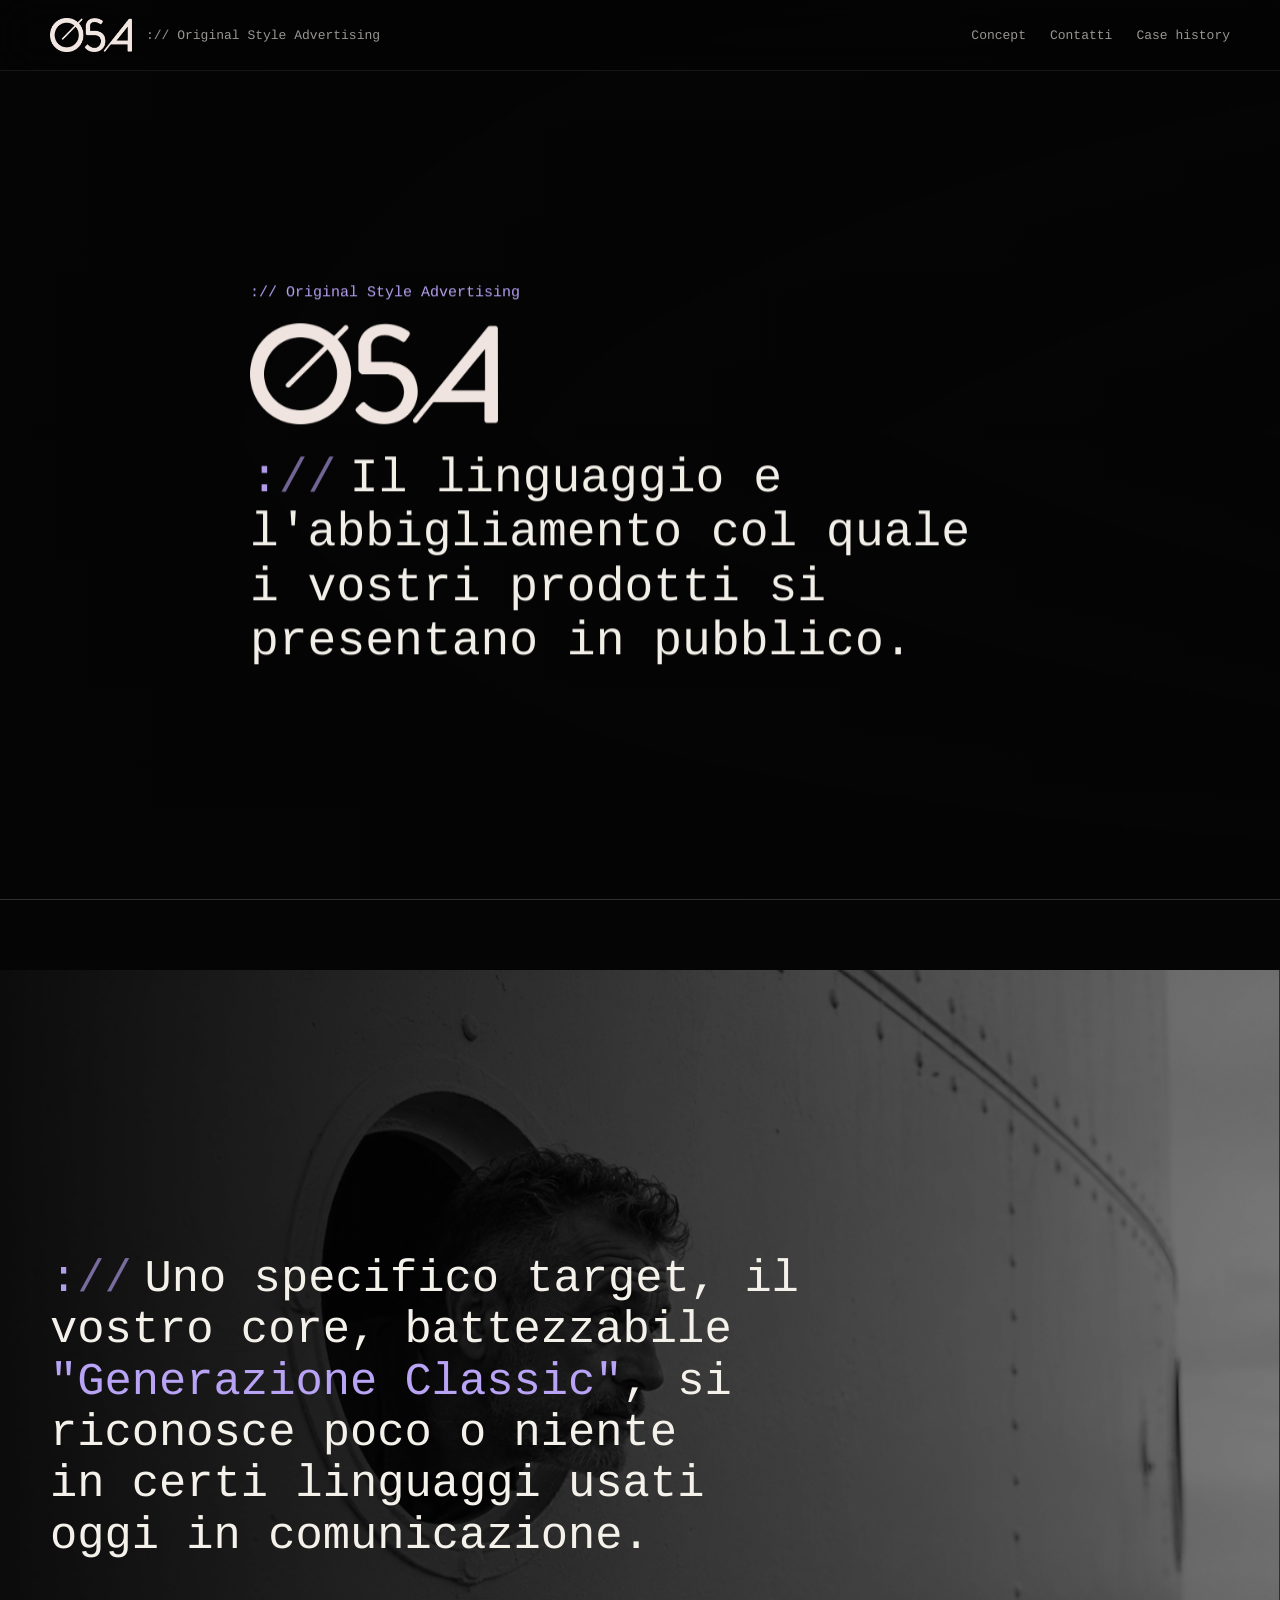
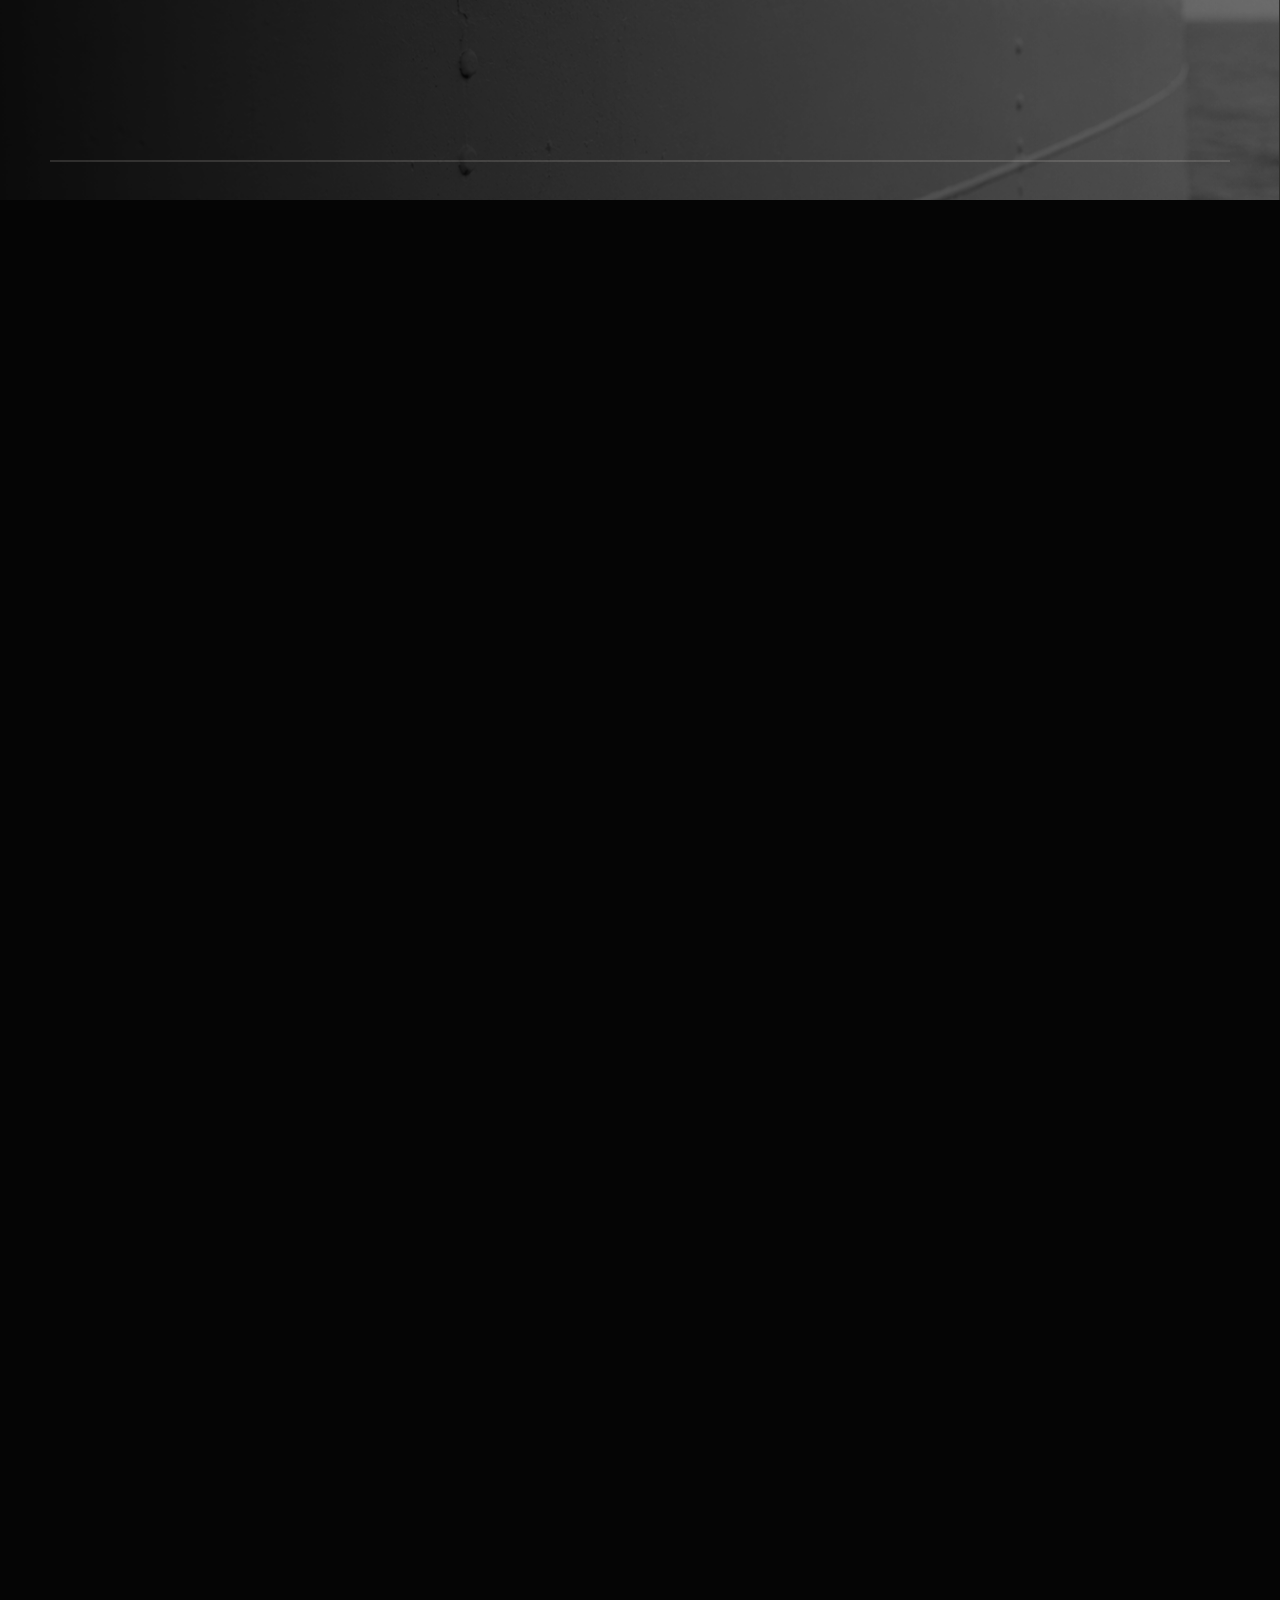
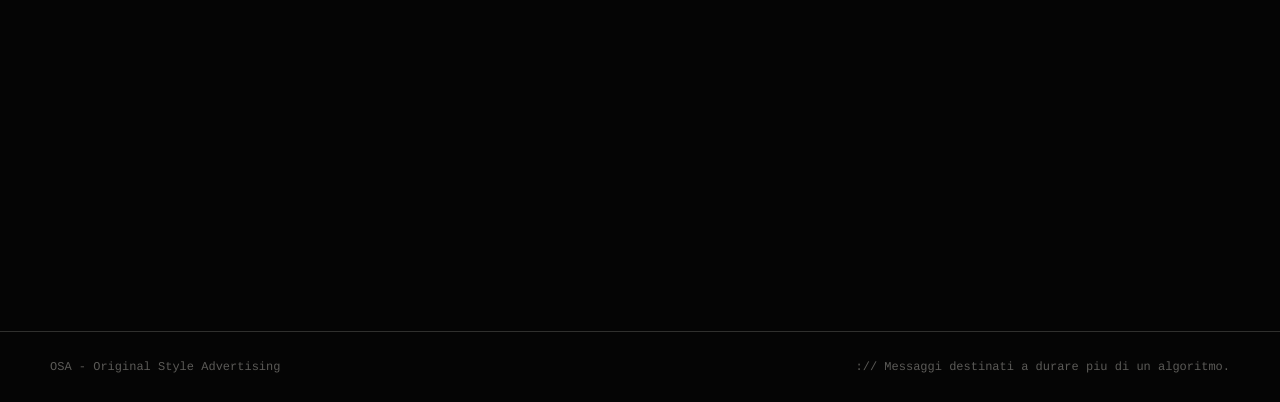
==== index.html @ 483c2628 "Initial OSA website" ====
<!doctype html>
<html lang="it">
<head>
  <meta charset="utf-8" />
  <meta name="viewport" content="width=device-width, initial-scale=1" />
  <title>OSA</title>
  <meta http-equiv="refresh" content="0; url=html/osa_site_horizontal_concept_courier.html" />
  <link rel="canonical" href="html/osa_site_horizontal_concept_courier.html" />
</head>
<body>
  <p><a href="html/osa_site_horizontal_concept_courier.html">Apri OSA</a></p>
</body>
</html>
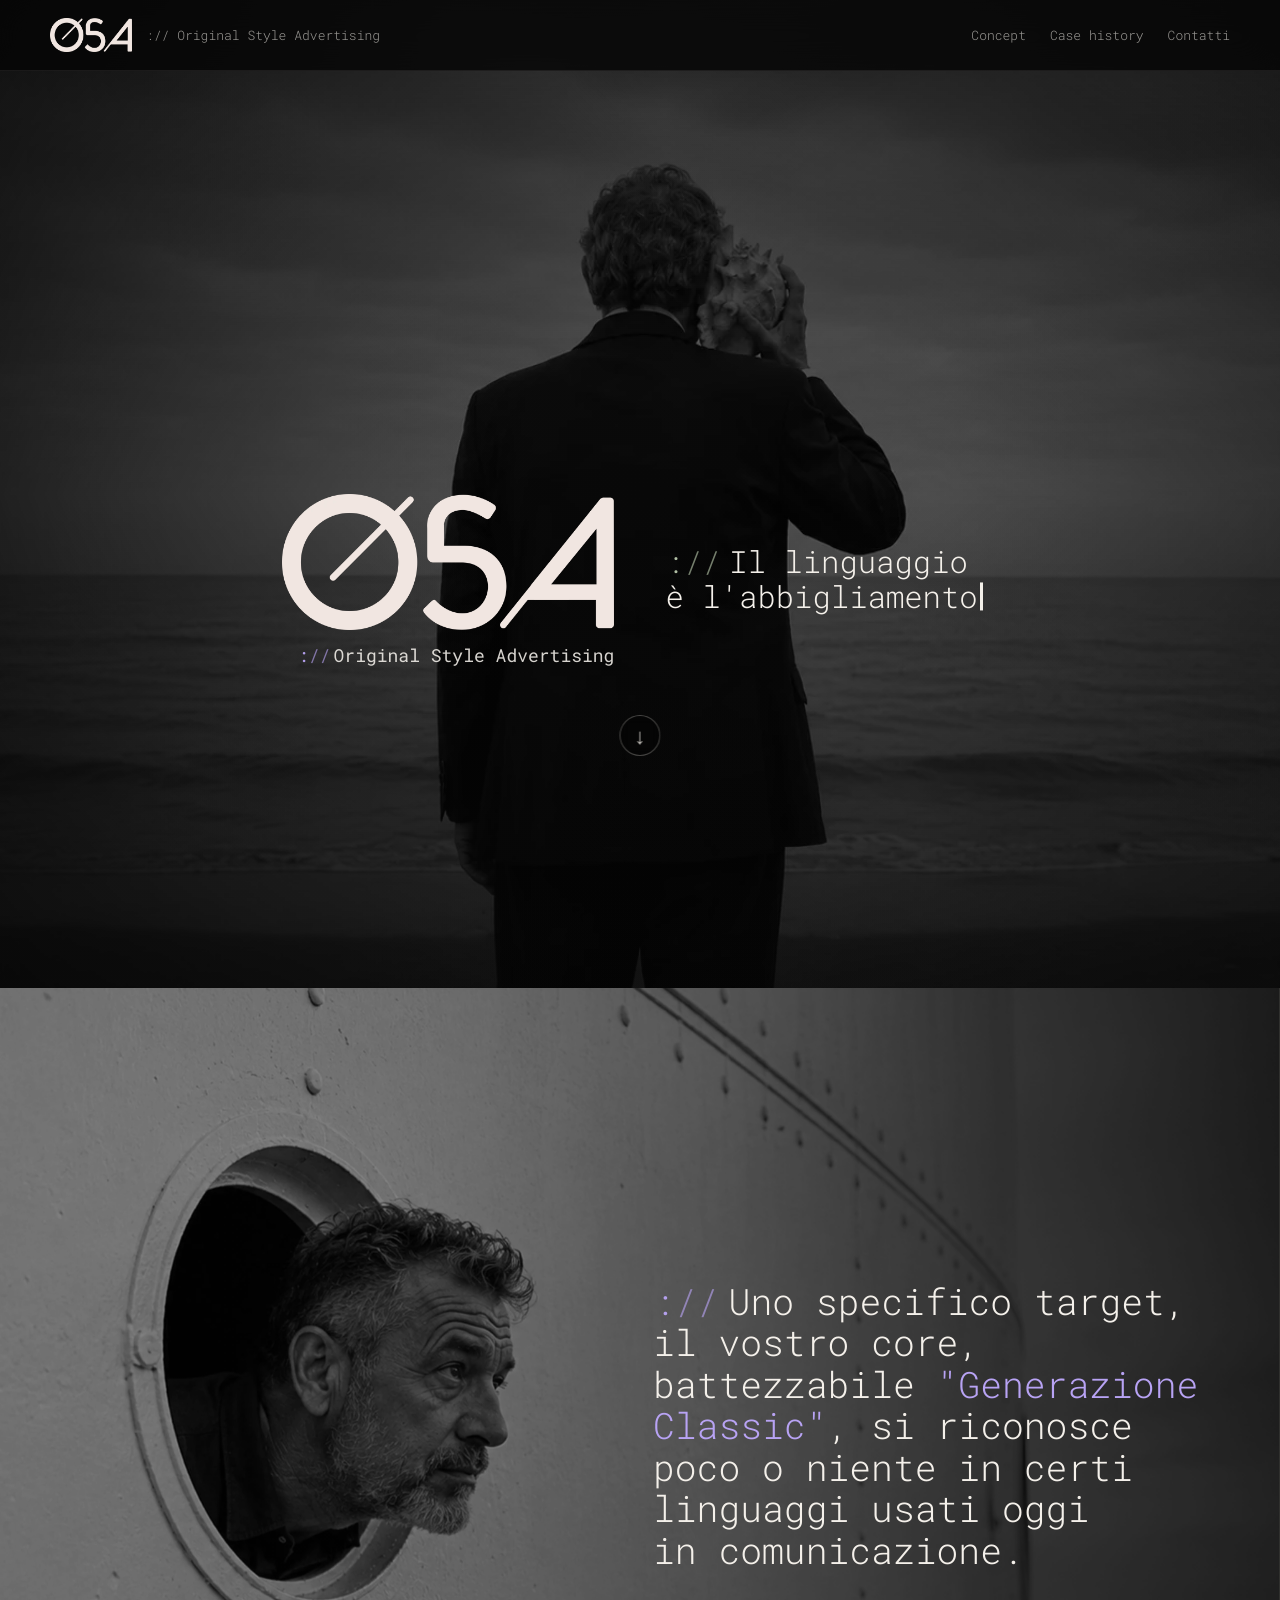
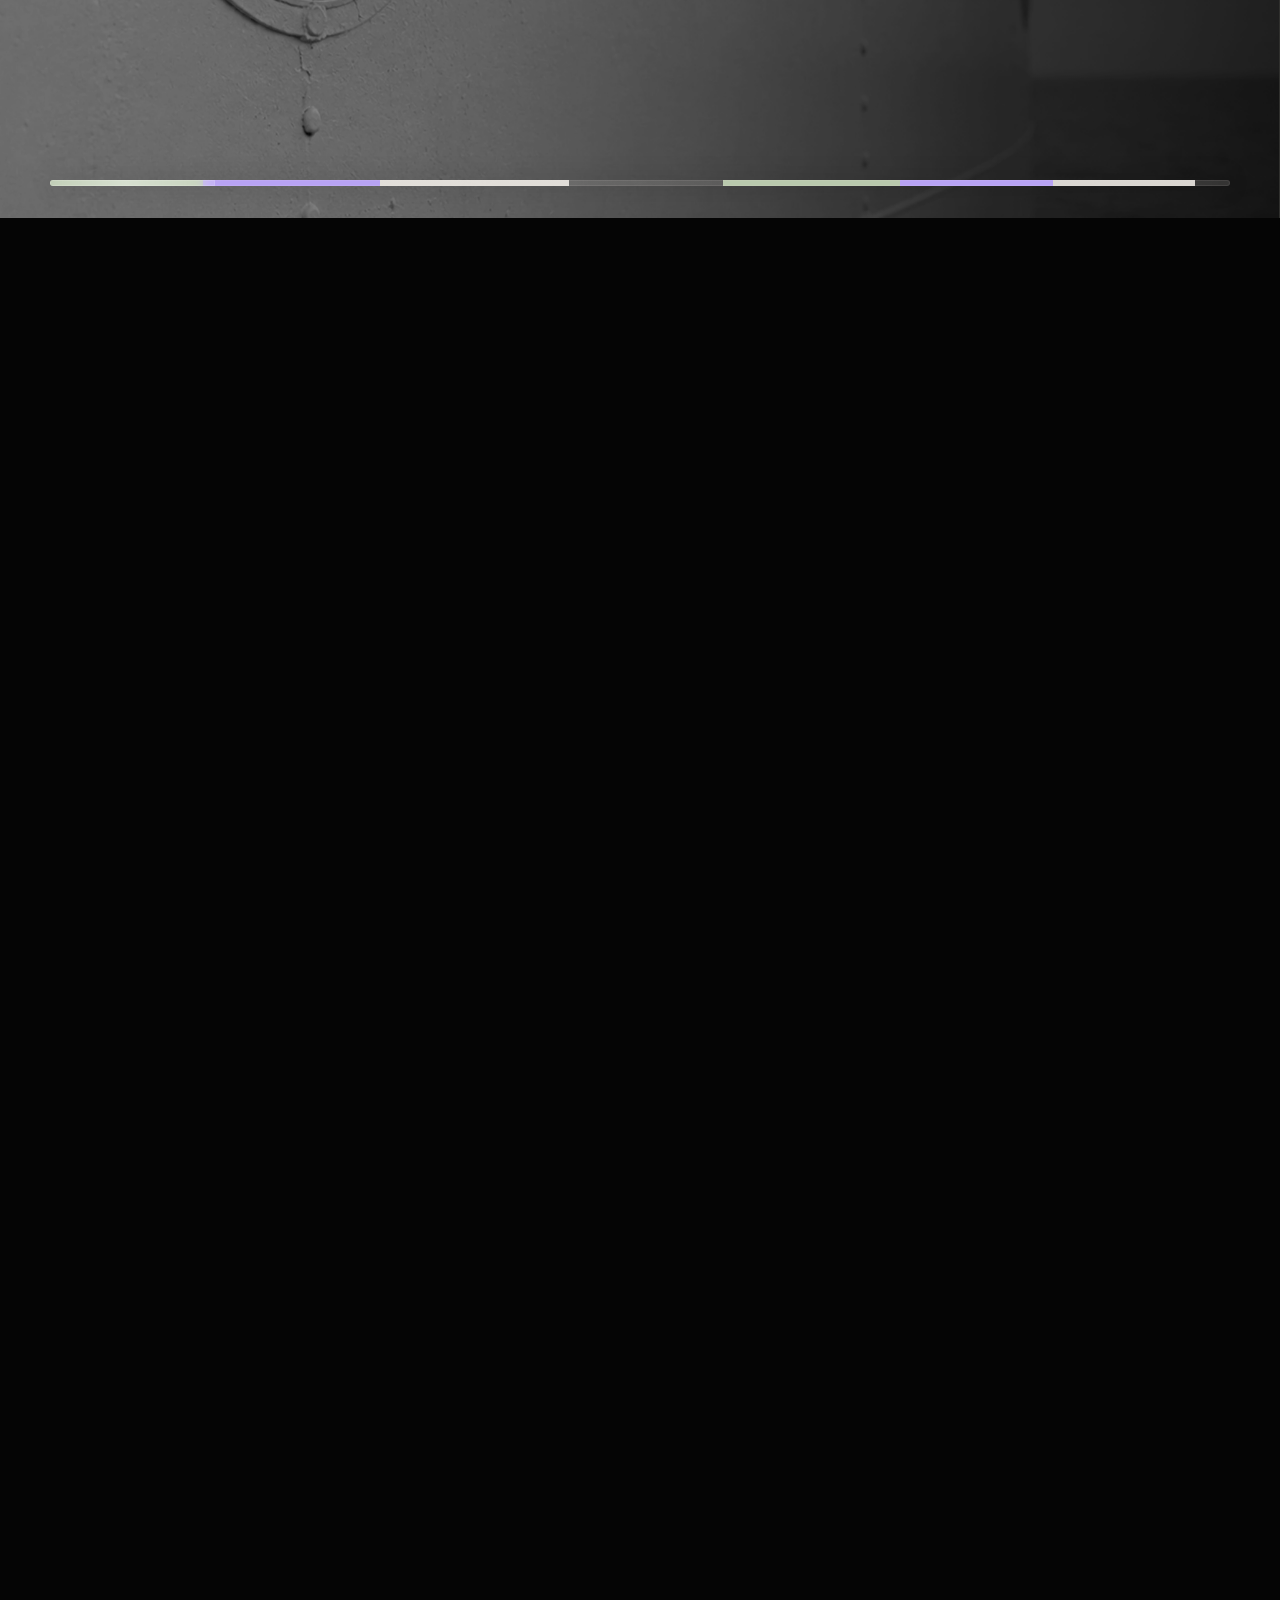
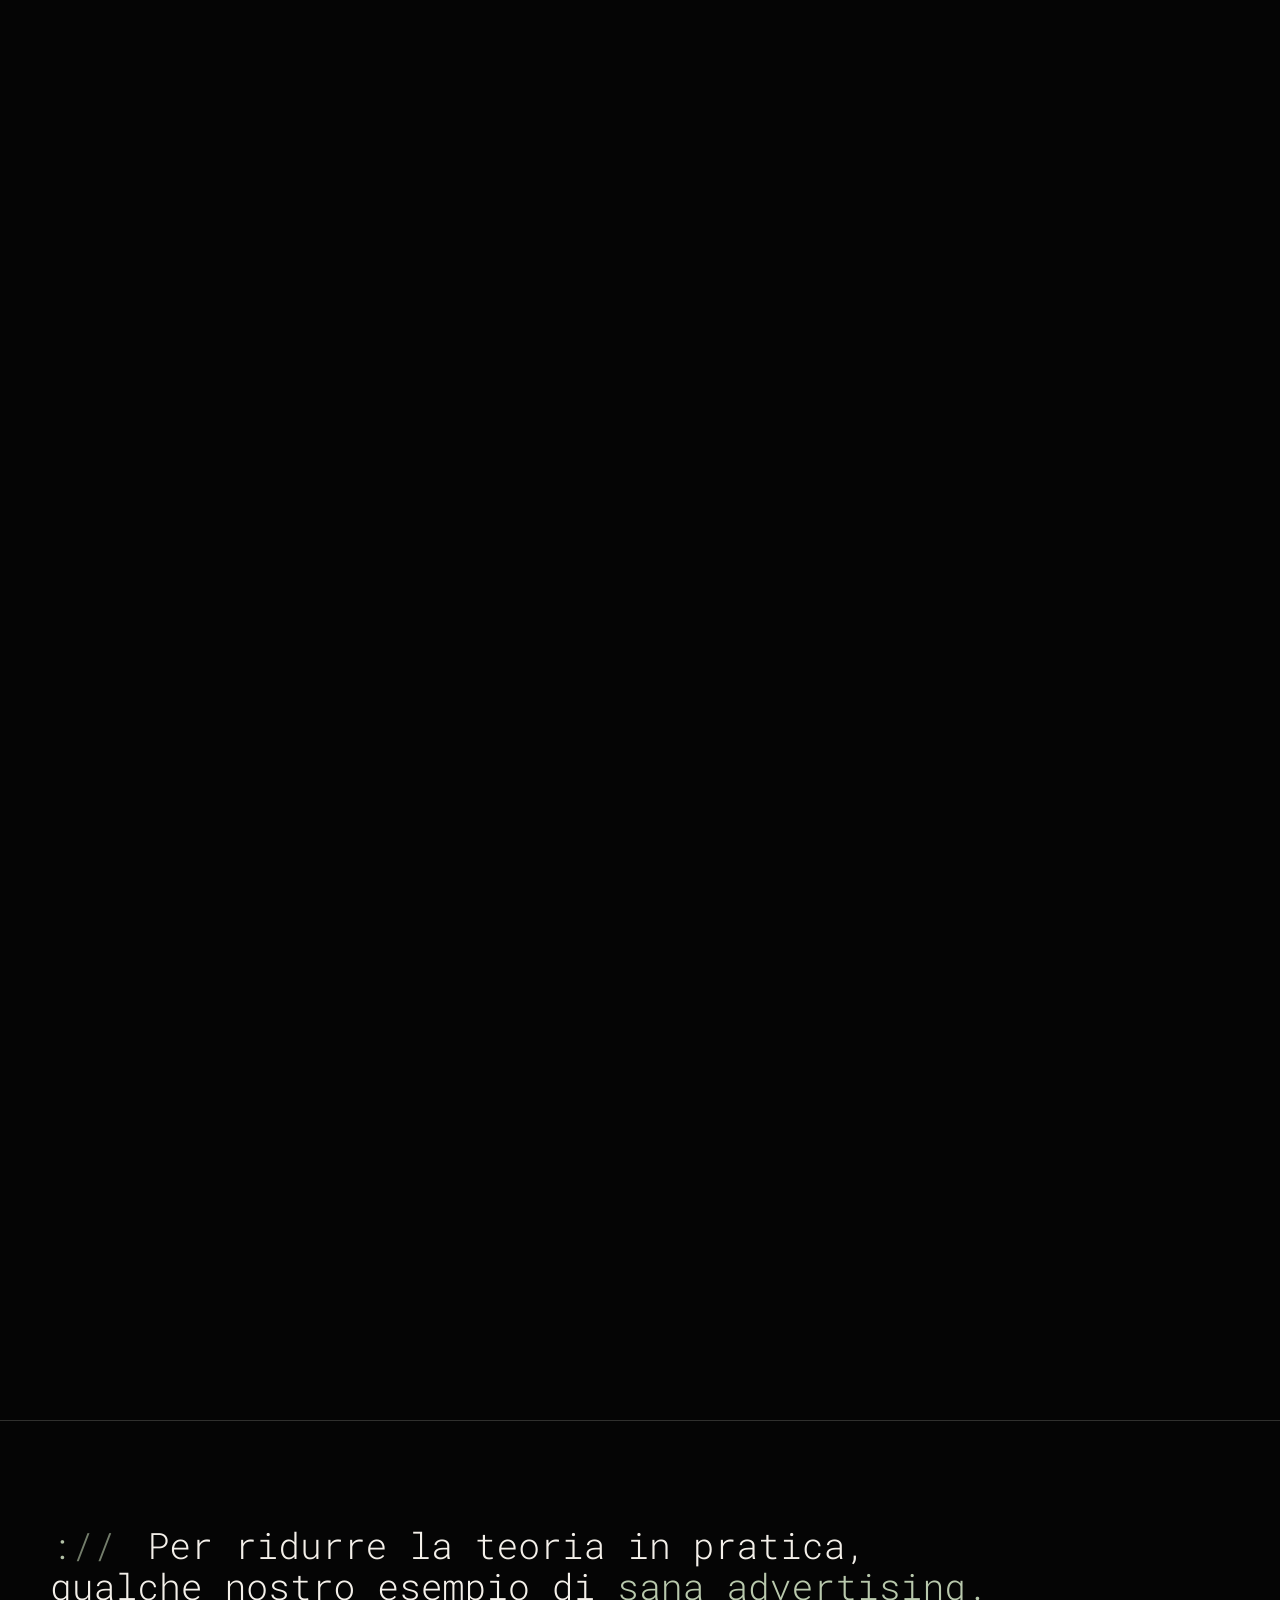
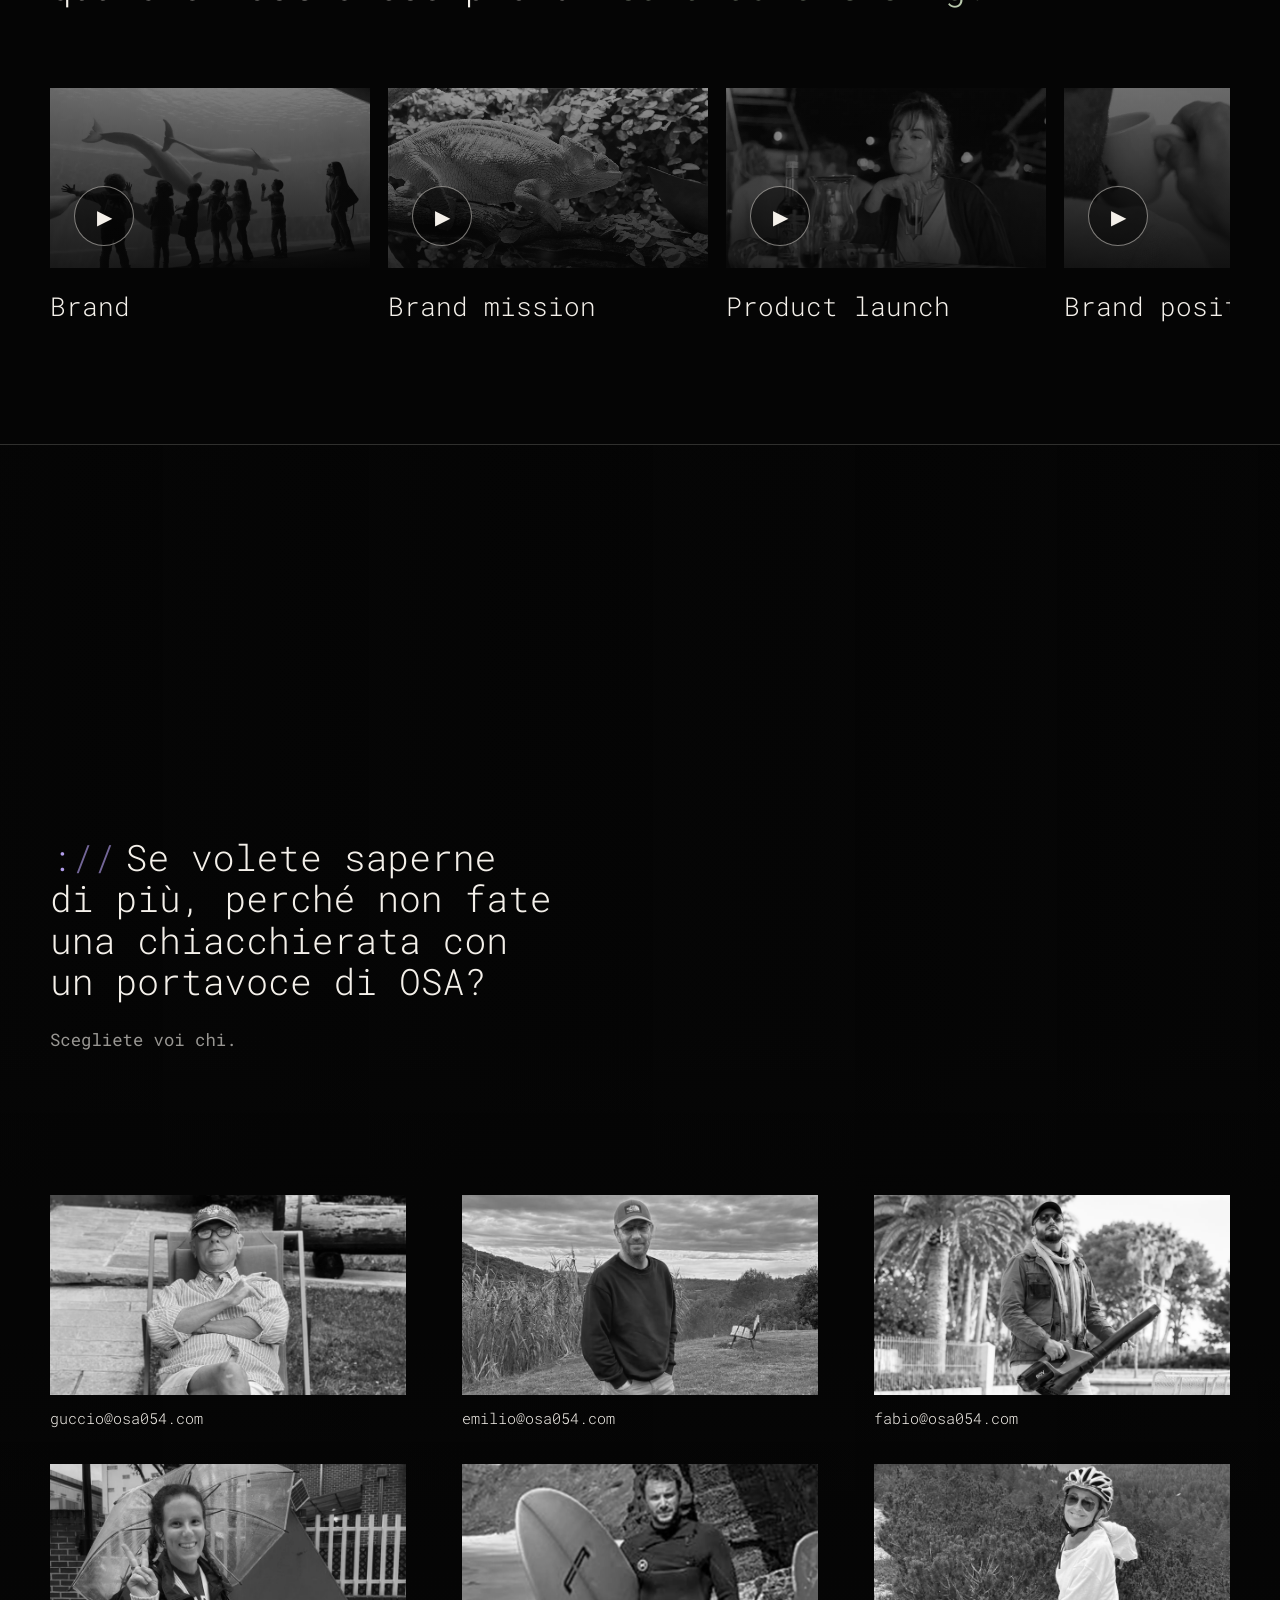
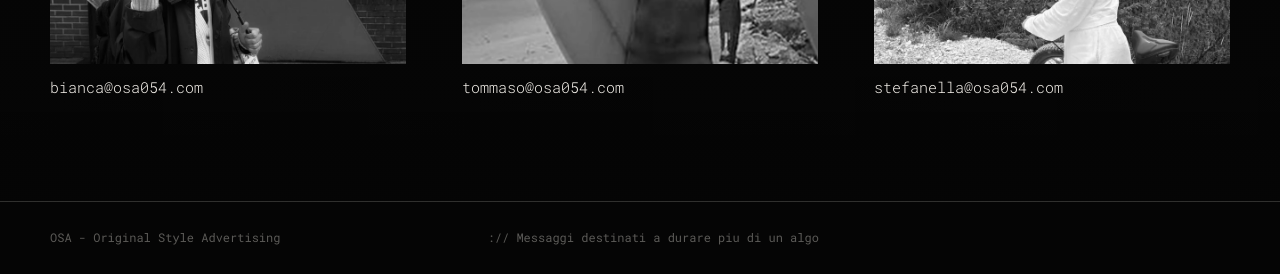
==== commit 17bfed5c: "Update OSA landing and mobile assets" ====
--- a/index.html
+++ b/index.html
@@ -3,11 +3,3322 @@
 <head>
   <meta charset="utf-8" />
   <meta name="viewport" content="width=device-width, initial-scale=1" />
-  <title>OSA</title>
-  <meta http-equiv="refresh" content="0; url=html/osa_site_horizontal_concept_courier.html" />
-  <link rel="canonical" href="html/osa_site_horizontal_concept_courier.html" />
+  <title>OSA - Original Style Advertising</title>
+  <meta name="description" content="OSA - Original Style Advertising. Concept orizzontale, case history e contatti." />
+  <link rel="preconnect" href="https://fonts.googleapis.com">
+  <link rel="preconnect" href="https://fonts.gstatic.com" crossorigin>
+  <link href="https://fonts.googleapis.com/css2?family=Roboto+Mono:wght@300&display=swap" rel="stylesheet">
+  <style>
+    :root {
+      --bg: #050505;
+      --fg: #f4f0ea;
+      --muted: rgba(244, 240, 234, .62);
+      --quiet: rgba(244, 240, 234, .36);
+      --line: rgba(244, 240, 234, .18);
+      --accent: #b8a3f4;
+      --sage: #b9c9ad;
+      --video: #f0a0a6;
+      --static: #a9d6ef;
+      --mono: "Roboto Mono", "Courier New", Courier, monospace;
+      --sans: var(--mono);
+    }
+
+    * { box-sizing: border-box; }
+    html { scroll-behavior: smooth; background: var(--bg); }
+    body {
+      margin: 0;
+      background: var(--bg);
+      color: var(--fg);
+      font-family: var(--sans);
+      letter-spacing: 0;
+      overflow-x: hidden;
+      text-rendering: geometricPrecision;
+    }
+
+    a { color: inherit; text-decoration: none; }
+    img { display: block; max-width: 100%; }
+
+    h1, h2, h3, .mono, .label, .nav, .case-meta, .contacts {
+      font-family: var(--mono);
+      font-weight: 300;
+      letter-spacing: 0;
+    }
+
+    .shell {
+      width: min(1180px, calc(100% - 48px));
+      margin: 0 auto;
+    }
+
+    .site-header {
+      position: fixed;
+      inset: 0 0 auto;
+      z-index: 50;
+      background: rgba(5, 5, 5, .78);
+      border-bottom: 1px solid rgba(244, 240, 234, .08);
+      backdrop-filter: blur(18px);
+    }
+
+    .nav {
+      height: 70px;
+      display: flex;
+      align-items: center;
+      justify-content: space-between;
+      gap: 24px;
+      color: var(--muted);
+      font-size: 13px;
+    }
+
+    .brand {
+      display: flex;
+      align-items: center;
+      gap: 14px;
+      color: var(--fg);
+    }
+
+    .brand img { width: 82px; }
+    .brand span { color: var(--muted); white-space: nowrap; }
+
+    .nav-links {
+      display: flex;
+      align-items: center;
+      gap: 24px;
+    }
+
+    .nav-toggle {
+      display: none;
+      appearance: none;
+      border: 0;
+      padding: 0;
+      margin: 0;
+      width: 42px;
+      height: 42px;
+      background: transparent;
+      color: var(--fg);
+      cursor: pointer;
+      position: relative;
+    }
+
+    .nav-toggle span,
+    .nav-toggle::before,
+    .nav-toggle::after {
+      content: "";
+      position: absolute;
+      left: 9px;
+      right: 9px;
+      height: 1.5px;
+      background: currentColor;
+      transition: transform .24s ease, opacity .24s ease, top .24s ease;
+    }
+
+    .nav-toggle::before { top: 13px; }
+    .nav-toggle span { top: 20px; }
+    .nav-toggle::after { top: 27px; }
+
+    .site-header.is-menu-open .nav-toggle::before {
+      top: 20px;
+      transform: rotate(45deg);
+    }
+
+    .site-header.is-menu-open .nav-toggle span {
+      opacity: 0;
+    }
+
+    .site-header.is-menu-open .nav-toggle::after {
+      top: 20px;
+      transform: rotate(-45deg);
+    }
+
+    .nav-links a:hover { color: var(--fg); }
+
+    .hero {
+      min-height: 100svh;
+      position: relative;
+      display: grid;
+      align-items: center;
+      padding: 88px 0 0;
+      overflow: hidden;
+      border-bottom: 0;
+    }
+
+    .hero::before {
+      content: "";
+      position: absolute;
+      inset: 0;
+      background:
+        linear-gradient(90deg, rgba(5,5,5,.78), rgba(5,5,5,.5) 26%, rgba(5,5,5,.24) 52%, rgba(5,5,5,.38) 74%, rgba(5,5,5,.62) 100%),
+        linear-gradient(0deg, rgba(5,5,5,.72), rgba(5,5,5,.2) 50%, rgba(5,5,5,.66));
+      z-index: 1;
+      pointer-events: none;
+      will-change: auto;
+    }
+
+    .hero::after {
+      content: "";
+      position: absolute;
+      left: 0;
+      right: 0;
+      bottom: 0;
+      height: 0;
+      background: none;
+      opacity: 0;
+      pointer-events: none;
+      z-index: 1;
+    }
+
+    .hero-bg {
+      position: absolute;
+      inset: 0;
+      width: 100%;
+      height: 100%;
+      object-fit: cover;
+      filter: grayscale(1);
+      object-position: center center;
+      opacity: .76;
+      transform: scale(1.02);
+    }
+
+    .hero-content {
+      position: relative;
+      z-index: 2;
+      width: min(1180px, calc(100% - 48px));
+      max-width: 1180px;
+      margin: 0 auto;
+      display: grid;
+      grid-template-columns: minmax(0, 1fr) minmax(0, 1fr);
+      gap: clamp(28px, 4vw, 64px);
+      align-items: center;
+      min-height: 100svh;
+      padding: 84px 0 0;
+    }
+
+    .scroll-cue {
+      position: absolute;
+      left: 50%;
+      bottom: 42px;
+      z-index: 3;
+      transform: translateX(-50%);
+      display: grid;
+      justify-items: center;
+      gap: 8px;
+      color: rgba(244, 240, 234, .76);
+      text-decoration: none;
+      font-family: var(--mono);
+      font-size: 11px;
+      letter-spacing: .04em;
+      text-transform: uppercase;
+    }
+
+    .scroll-cue-dot {
+      width: 41px;
+      height: 41px;
+      border: 1px solid rgba(244, 240, 234, .28);
+      border-radius: 999px;
+      display: grid;
+      place-items: center;
+      background: rgba(5, 5, 5, .18);
+      backdrop-filter: blur(6px);
+    }
+
+    .scroll-cue-arrow {
+      font-size: 22px;
+      line-height: 1;
+      animation: scroll-cue-bounce 1.9s ease-in-out infinite;
+    }
+
+    .hero-lockup {
+      display: grid;
+      gap: 14px;
+      align-content: center;
+      justify-items: end;
+      justify-self: end;
+      text-align: right;
+      width: 90%;
+    }
+
+    .hero-logo {
+      width: clamp(280px, 26vw, 420px);
+      height: auto;
+      margin: 0;
+    }
+
+    .hero-payoff {
+      margin: 0;
+      color: rgba(244, 240, 234, .88);
+      font-size: clamp(16px, 1.45vw, 18px);
+      line-height: 1.25;
+      white-space: nowrap;
+    }
+
+    .hero-payoff .osa-mark {
+      margin-right: .18em;
+    }
+
+    .hero-copy {
+      justify-self: start;
+      text-align: left;
+      width: 90%;
+    }
+
+    .hero h2 {
+      margin: 0;
+      max-width: 100%;
+      font-size: clamp(20.8px, 2.58vw, 30.6px);
+      line-height: 1.13;
+      text-wrap: pretty;
+    }
+
+    .typewriter-text {
+      display: inline;
+    }
+
+    .typewriter-text.is-typing::after {
+      content: "";
+      display: inline-block;
+      width: .08em;
+      height: .9em;
+      margin-left: .08em;
+      background: var(--fg);
+      transform: translateY(.08em);
+      animation: cursor-blink .78s steps(1) infinite;
+    }
+
+    .horizontal-section {
+      position: relative;
+      height: 1210vh;
+      background: #050505;
+      margin-top: 0;
+      border-bottom: 1px solid var(--line);
+    }
+
+    .sticky-track {
+      position: sticky;
+      top: 70px;
+      height: calc(100svh - 70px);
+      overflow: hidden;
+      display: grid;
+      align-items: center;
+      padding-top: 0;
+    }
+
+    .track-intro {
+      position: absolute;
+      z-index: 5;
+      left: max(24px, calc((100vw - 1180px) / 2));
+      top: 102px;
+      width: min(480px, calc(100vw - 48px));
+      pointer-events: none;
+    }
+
+    .track-intro p {
+      margin: 12px 0 0;
+      color: var(--muted);
+      line-height: 1.45;
+    }
+
+    .progress-rail {
+      position: absolute;
+      z-index: 6;
+      left: max(24px, calc((100vw - 1180px) / 2));
+      right: max(24px, calc((100vw - 1180px) / 2));
+      bottom: 32px;
+      height: 6px;
+      border-radius: 999px;
+      overflow: hidden;
+      background:
+        linear-gradient(90deg,
+          var(--sage) 0 13%,
+          var(--accent) 13% 28%,
+          rgba(244, 240, 234, .88) 28% 44%,
+          rgba(244, 240, 234, .12) 44% 57%,
+          var(--sage) 57% 72%,
+          var(--accent) 72% 85%,
+          rgba(244, 240, 234, .88) 85% 97%,
+          rgba(244, 240, 234, .14) 97% 100%);
+      box-shadow:
+        inset 0 0 0 1px rgba(244, 240, 234, .08),
+        0 0 24px rgba(5, 5, 5, .24);
+    }
+
+    .progress-rail span {
+      position: absolute;
+      left: 0;
+      top: 0;
+      display: block;
+      width: 14%;
+      height: 100%;
+      background: linear-gradient(90deg, rgba(255,255,255,.14), rgba(255,255,255,.42) 46%, rgba(255,255,255,.18));
+      box-shadow:
+        inset 0 0 0 1px rgba(255,255,255,.12),
+        0 0 18px rgba(244,240,234,.18);
+      backdrop-filter: blur(4px);
+      transform: translate3d(var(--progress-x, 0px), 0, 0);
+      transition: transform .18s ease-out;
+      will-change: transform;
+    }
+
+    .horizontal-track {
+      display: flex;
+      height: calc(100svh - 70px);
+      width: max-content;
+      transform: translate3d(var(--track-x, 0px), 0, 0);
+      will-change: transform;
+    }
+
+    .panel {
+      width: 100vw;
+      min-width: 100vw;
+      height: 100%;
+      display: grid;
+      align-items: center;
+      padding: 164px max(24px, calc((100vw - 1180px) / 2)) 118px;
+      position: relative;
+      overflow: hidden;
+      border-right: 1px solid var(--line);
+    }
+
+    .panel::before {
+      content: "";
+      position: absolute;
+      inset: 0;
+      background:
+        linear-gradient(90deg, rgba(5,5,5,.74), rgba(5,5,5,.48) 30%, rgba(5,5,5,.24) 54%, rgba(5,5,5,.12) 100%),
+        var(--panel-img) var(--panel-position, center) / var(--panel-size, cover) no-repeat;
+      background-position: center 49%, var(--panel-position, center);
+      background-repeat: no-repeat, no-repeat;
+      background-size: 100% 112%, var(--panel-size, cover);
+      background-color: #050505;
+      filter: grayscale(1);
+      opacity: .68;
+      transform: translate3d(calc(var(--panel-depth, 0) * var(--panel-parallax, -16px)), 0, 0) scale(var(--panel-scale, 1.08));
+      animation: panel-shadow-breathe 22s ease-in-out infinite alternate;
+      z-index: 1;
+      will-change: transform;
+    }
+
+    .panel-bg-video {
+      position: absolute;
+      inset: 0;
+      width: 100%;
+      height: 100%;
+      object-fit: cover;
+      object-position: var(--panel-position, center);
+      filter: grayscale(1);
+      opacity: .78;
+      transform: translate3d(calc(var(--panel-depth, 0) * var(--panel-parallax, -16px)), 0, 0) scale(var(--panel-scale, 1.08));
+      z-index: 0;
+      pointer-events: none;
+      will-change: transform;
+    }
+
+    .panel-content {
+      position: relative;
+      z-index: 2;
+      max-width: min(820px, calc(100vw - 96px));
+      max-height: calc(100svh - 270px);
+      transform: translate3d(calc(var(--panel-depth, 0) * 28px), 0, 0);
+      will-change: transform;
+    }
+
+    .panel:not(.chart-panel) .panel-content > * {
+      opacity: 0;
+      transform: translate3d(0, 26px, 0);
+      transition:
+        opacity .72s ease,
+        transform .8s cubic-bezier(.22, 1, .36, 1);
+    }
+
+    .panel:not(.chart-panel) .panel-content > *:nth-child(2) {
+      transition-delay: 80ms;
+    }
+
+    .panel:not(.chart-panel) .panel-content > *:nth-child(3) {
+      transition-delay: 140ms;
+    }
+
+    .panel:not(.chart-panel).is-active .panel-content > * {
+      opacity: 1;
+      transform: translate3d(0, 0, 0);
+    }
+
+    .panel.panel-text-right::before {
+      background:
+        linear-gradient(90deg, rgba(5,5,5,.12), rgba(5,5,5,.24) 34%, rgba(5,5,5,.46) 56%, rgba(5,5,5,.72) 76%, rgba(5,5,5,.84) 100%),
+        var(--panel-img) var(--panel-position, center) / var(--panel-size, cover) no-repeat;
+      opacity: .76;
+    }
+
+    .panel.panel-text-right .panel-content {
+      justify-self: end;
+      width: min(100%, 656px);
+      max-width: min(656px, calc(50vw - 64px));
+    }
+
+    .panel.testo_50_dx::before {
+      background:
+        linear-gradient(90deg, rgba(5,5,5,.12), rgba(5,5,5,.24) 34%, rgba(5,5,5,.46) 56%, rgba(5,5,5,.72) 76%, rgba(5,5,5,.84) 100%),
+        var(--panel-img) var(--panel-position, center) / var(--panel-size, cover) no-repeat;
+      opacity: .76;
+    }
+
+    .panel.testo_50_dx .panel-content {
+      justify-self: end;
+      width: min(100%, 656px);
+      max-width: min(656px, calc(50vw - 64px));
+    }
+
+    .panel.testo_50_sx {
+      --panel-scale: 1;
+    }
+
+    .panel.testo_50_sx::before {
+      background:
+        linear-gradient(90deg, rgba(5,5,5,.84), rgba(5,5,5,.72) 24%, rgba(5,5,5,.46) 44%, rgba(5,5,5,.22) 66%, rgba(5,5,5,.12) 100%),
+        var(--panel-img) var(--panel-position, center) / var(--panel-size, cover) no-repeat;
+      opacity: .76;
+    }
+
+    .panel.testo_50_sx .panel-content {
+      justify-self: start;
+      width: min(100%, 656px);
+      max-width: min(656px, calc(50vw - 64px));
+    }
+
+    .panel.testo_80_sx {
+      --panel-scale: 1;
+    }
+
+    .panel.testo_80_sx::before {
+      background:
+        linear-gradient(90deg, rgba(5,5,5,.84), rgba(5,5,5,.72) 24%, rgba(5,5,5,.46) 44%, rgba(5,5,5,.22) 66%, rgba(5,5,5,.12) 100%),
+        var(--panel-img) var(--panel-position, center) / var(--panel-size, cover) no-repeat;
+      opacity: .76;
+    }
+
+    .panel.testo_80_sx .panel-content {
+      justify-self: start;
+      width: min(80%, 960px);
+      max-width: min(960px, calc(80vw - 64px));
+    }
+
+    .panel.testo_80_centro {
+      --panel-scale: 1.2;
+    }
+
+    .panel.testo_80_centro::before {
+      background:
+        linear-gradient(90deg, rgba(5,5,5,.66), rgba(5,5,5,.4) 24%, rgba(5,5,5,.18) 50%, rgba(5,5,5,.32) 76%, rgba(5,5,5,.58) 100%),
+        var(--panel-img) var(--panel-position, center) / var(--panel-size, cover) no-repeat;
+      opacity: .74;
+    }
+
+    .panel.testo_80_centro .panel-content {
+      justify-self: center;
+      align-self: center;
+      width: min(80%, 960px);
+      max-width: min(80%, 960px);
+      text-align: left;
+    }
+
+    .panel.testo_50_centro {
+      --panel-scale: 1.08;
+    }
+
+    .panel.testo_50_centro::before {
+      background:
+        linear-gradient(90deg, rgba(5,5,5,.64), rgba(5,5,5,.36) 24%, rgba(5,5,5,.16) 50%, rgba(5,5,5,.36) 76%, rgba(5,5,5,.62) 100%),
+        var(--panel-img) var(--panel-position, center) / var(--panel-size, cover) no-repeat;
+      opacity: .74;
+    }
+
+    .panel.panel-video::before {
+      background:
+        linear-gradient(90deg, rgba(5,5,5,.64), rgba(5,5,5,.36) 24%, rgba(5,5,5,.16) 50%, rgba(5,5,5,.36) 76%, rgba(5,5,5,.62) 100%);
+      background-position: center 49%;
+      background-repeat: no-repeat;
+      background-size: 100% 112%;
+      opacity: .74;
+    }
+
+    .panel.panel-video-strong::before {
+      background:
+        linear-gradient(90deg, rgba(5,5,5,.78), rgba(5,5,5,.52) 24%, rgba(5,5,5,.36) 50%, rgba(5,5,5,.5) 76%, rgba(5,5,5,.74) 100%);
+      opacity: .86;
+    }
+
+    .panel.panel-video-strong .panel-bg-video {
+      opacity: .62;
+    }
+
+    .panel.testo_50_centro .panel-content {
+      justify-self: center;
+      align-self: center;
+      width: min(50%, 640px);
+      max-width: min(50%, 640px);
+      text-align: left;
+    }
+
+    .panel.testo_90_centro {
+      --panel-scale: 1.2;
+    }
+
+    .panel.testo_90_centro::before {
+      background:
+        linear-gradient(90deg, rgba(5,5,5,.64), rgba(5,5,5,.38) 24%, rgba(5,5,5,.16) 50%, rgba(5,5,5,.3) 76%, rgba(5,5,5,.56) 100%),
+        var(--panel-img) var(--panel-position, center) / var(--panel-size, cover) no-repeat;
+      opacity: .74;
+    }
+
+    .panel.testo_90_centro .panel-content {
+      justify-self: center;
+      align-self: stretch;
+      width: min(96%, 1840px);
+      max-width: min(96%, 1840px);
+      height: 100%;
+      display: grid;
+      grid-template-rows: 1fr 1fr;
+      align-items: stretch;
+      text-align: left;
+    }
+
+    .panel.testo_90_centro .stacked {
+      height: 100%;
+      position: relative;
+    }
+
+    .panel.testo_90_centro .stacked-block {
+      position: absolute;
+      left: 0;
+      width: 100%;
+    }
+
+    .horizontal-track > .panel.testo_90_centro .stacked h2 {
+      font-size: clamp(12px, 1.8176vw, 26.88px);
+      line-height: 1.14;
+      margin: 0;
+      padding: 0;
+      background: transparent;
+    }
+
+    .panel.testo_90_centro .stacked .stacked-block:first-child {
+      top: 12%;
+      width: min(88%, 1620px);
+    }
+
+    .panel.testo_90_centro .stacked .stacked-block:last-child {
+      top: 58%;
+      width: min(68%, 1260px);
+    }
+
+    .panel.testo_90_centro_top {
+      --panel-scale: 1;
+    }
+
+    .panel.testo_90_centro_top::before {
+      background:
+        linear-gradient(90deg, rgba(5,5,5,.66), rgba(5,5,5,.4) 24%, rgba(5,5,5,.18) 50%, rgba(5,5,5,.32) 76%, rgba(5,5,5,.58) 100%),
+        var(--panel-img) var(--panel-position, center) / var(--panel-size, cover) no-repeat;
+      opacity: .74;
+    }
+
+    .panel.testo_90_centro_top .panel-content {
+      justify-self: center;
+      align-self: start;
+      width: min(90%, 1080px);
+      max-width: min(90%, 1080px);
+      margin-top: -10%;
+      text-align: left;
+    }
+
+    .panel.testo_90_centro_bottom {
+      --panel-scale: 1.2;
+    }
+
+    .panel.testo_90_centro_bottom::before {
+      background:
+        linear-gradient(90deg, rgba(5,5,5,.64), rgba(5,5,5,.38) 24%, rgba(5,5,5,.16) 50%, rgba(5,5,5,.3) 76%, rgba(5,5,5,.56) 100%),
+        var(--panel-img) var(--panel-position, center) / var(--panel-size, cover) no-repeat;
+      opacity: .74;
+    }
+
+    .panel.testo_90_centro_bottom .panel-content {
+      justify-self: center;
+      align-self: stretch;
+      width: min(90%, 1520px);
+      max-width: min(90%, 1520px);
+      height: 100%;
+      margin-bottom: 0;
+      text-align: left;
+      display: grid;
+      align-items: stretch;
+    }
+
+    .panel.testo_90_centro_bottom .stacked {
+      height: 100%;
+      position: relative;
+    }
+
+    .horizontal-track > .panel.testo_90_centro_bottom .stacked h2 {
+      font-size: clamp(10.2px, 1.5vw, 22px);
+      line-height: 1.14;
+      margin: 0;
+      padding: 0;
+      background: transparent;
+    }
+
+    .panel.testo_90_centro_bottom .stacked-block {
+      position: absolute;
+      left: 0;
+      width: 100%;
+    }
+
+    .panel.testo_90_centro_bottom .stacked-block:first-child {
+      top: -20%;
+    }
+
+    .panel.testo_90_centro_bottom .stacked-block:last-child {
+      top: 88%;
+      width: 100%;
+    }
+
+    .horizontal-track > .panel:not(.chart-panel) h2 {
+      font-size: clamp(19px, 2.84vw, 39px);
+      line-height: 1.14;
+    }
+
+    .panel h2 {
+      margin: 0;
+      font-size: clamp(24px, 3.55vw, 52px);
+      line-height: 1.13;
+      overflow-wrap: normal;
+      text-wrap: balance;
+    }
+
+    .panel p {
+      margin: 24px 0 0;
+      max-width: 690px;
+      color: var(--muted);
+      font-family: var(--mono);
+      font-size: clamp(16px, 1.35vw, 20px);
+      line-height: 1.5;
+    }
+
+    .panel.center-panel {
+      align-items: center;
+      padding-top: 104px;
+      padding-bottom: 104px;
+    }
+
+    .panel .stacked {
+      display: grid;
+      gap: clamp(14px, 2vw, 20px);
+    }
+
+    .panel .stacked h2 {
+      font-size: clamp(20px, 2.55vw, 40px);
+      line-height: 1.15;
+    }
+
+    .chart-panel::before {
+      background:
+        linear-gradient(90deg, rgba(5,5,5,.98), rgba(5,5,5,.84) 46%, rgba(5,5,5,.98));
+      opacity: 1;
+    }
+
+    .chart-panel {
+      align-items: center;
+      padding-top: 104px;
+      padding-bottom: 104px;
+    }
+
+    .chart-layout {
+      position: relative;
+      z-index: 2;
+      display: grid;
+      grid-template-columns: minmax(260px, .34fr) minmax(0, .66fr);
+      gap: clamp(22px, 4vw, 54px);
+      align-items: center;
+      justify-self: center;
+      width: min(1040px, calc(100vw - 104px));
+      min-height: min(560px, calc(100svh - 238px));
+    }
+
+    .chart-copy {
+      max-width: 390px;
+      transform: translate3d(calc(var(--panel-depth, 0) * 28px), 0, 0);
+      will-change: transform;
+      align-self: center;
+    }
+
+    .chart-copy h2 {
+      margin: 0;
+      font-size: clamp(21px, 2.55vw, 38px);
+      line-height: 1.16;
+    }
+
+    .chart-visual {
+      border: 1px solid var(--line);
+      background: #050505;
+      overflow: hidden;
+      transform: translate3d(calc(var(--panel-depth, 0) * -18px), 0, 0);
+      will-change: transform;
+      min-height: min(456px, calc(100svh - 278px));
+      align-self: center;
+      justify-self: center;
+      width: min(100%, 96%);
+    }
+
+    .chart-eyebrow,
+    .source,
+    .range-note,
+    .media-label,
+    .media-line,
+    .media-total,
+    .donut-center {
+      font-family: var(--mono);
+      font-weight: 300;
+      letter-spacing: 0;
+    }
+
+    .chart-eyebrow {
+      color: var(--muted);
+      font-size: clamp(12px, .92vw, 15px);
+      margin: 0 0 16px;
+    }
+
+    .source {
+      color: var(--quiet);
+      font-size: 11px;
+      line-height: 1.4;
+      margin-top: 18px;
+    }
+
+    .population-intro {
+      margin-top: 24px;
+    }
+
+    .population-title {
+      margin: 0;
+      color: var(--fg);
+      font-family: var(--mono);
+      font-size: clamp(17.6px, 1.68vw, 29.6px);
+      font-weight: 700;
+      line-height: 1.08;
+    }
+
+    .population-subtitle {
+      margin: 6px 0 0;
+      color: var(--quiet);
+      font-family: var(--mono);
+      font-size: clamp(9px, .67vw, 12px);
+      line-height: 1.2;
+      text-transform: none;
+    }
+
+    .population-chart {
+      display: grid;
+      grid-template-columns: minmax(240px, .88fr) minmax(280px, 1.12fr);
+      gap: clamp(34px, 4vw, 56px);
+      padding: clamp(34px, 3.8vw, 46px) clamp(52px, 5.2vw, 72px) clamp(34px, 3.8vw, 46px) clamp(34px, 3.8vw, 46px);
+      align-items: center;
+    }
+
+    .population-hero {
+      display: grid;
+      gap: 12px;
+      align-content: center;
+      min-width: 0;
+    }
+
+    .population-hero .chart-eyebrow {
+      margin: 0 0 4px;
+      color: var(--fg);
+      font-size: clamp(24px, 2.56vw, 41.6px);
+      font-weight: 700;
+      line-height: .98;
+    }
+
+    .big-number {
+      color: var(--accent);
+      font-family: var(--mono);
+      font-size: clamp(51.2px, 4.96vw, 80px);
+      font-weight: 700;
+      line-height: .82;
+      opacity: 0;
+      transform: translate3d(-22px, 0, 0);
+      transition: opacity .75s ease, transform .75s cubic-bezier(.22, 1, .36, 1);
+    }
+
+    .population-hero p {
+      margin: 0;
+      color: var(--fg);
+      font-size: clamp(13.6px, 1.07vw, 19.2px);
+      font-weight: 700;
+      line-height: 1.22;
+    }
+
+    .population-meta {
+      margin: 2px 0 0;
+      color: var(--quiet);
+      font-size: clamp(10.4px, .82vw, 13.6px);
+      font-weight: 300;
+      line-height: 1.25;
+    }
+
+    .progress-track {
+      width: 100%;
+      height: 30px;
+      background: rgba(244, 240, 234, .12);
+      border-radius: 18px;
+      overflow: hidden;
+    }
+
+    .progress-fill {
+      display: block;
+      height: 100%;
+      width: 0;
+      background: var(--accent);
+      border-radius: 18px;
+      transition: width 1.15s cubic-bezier(.22, 1, .36, 1);
+    }
+
+    .population-track-meta {
+      display: flex;
+      gap: 26px;
+      margin-top: 12px;
+      color: var(--fg);
+      font-family: var(--mono);
+      font-size: clamp(11.2px, .8vw, 13.6px);
+      font-weight: 700;
+      line-height: 1.1;
+    }
+
+    .panel.is-active .big-number {
+      opacity: 1;
+      transform: translate3d(0, 0, 0);
+    }
+
+    .panel.is-active .progress-fill {
+      width: var(--value);
+    }
+
+    .age-bars {
+      display: grid;
+      gap: 18px;
+      min-width: 0;
+    }
+
+    .population-side-head {
+      margin-bottom: 10px;
+    }
+
+    .population-side-head .chart-eyebrow {
+      margin-bottom: 2px;
+      color: var(--fg);
+      font-size: clamp(12px, .94vw, 16px);
+      font-weight: 700;
+    }
+
+    .population-side-head .source {
+      margin: 0;
+      color: var(--quiet);
+      font-size: clamp(8.8px, .69vw, 12px);
+      line-height: 1.18;
+    }
+
+    .age-row {
+      display: grid;
+      grid-template-columns: 64px minmax(0, 1fr) 52px;
+      gap: 14px;
+      align-items: center;
+      color: var(--muted);
+      font-family: var(--mono);
+      font-size: clamp(9.6px, .76vw, 12.8px);
+    }
+
+    .age-row > span:first-child,
+    .age-row > span:last-child {
+      font-weight: 300;
+    }
+
+    .bar {
+      height: 14px;
+      background: rgba(244, 240, 234, .1);
+      overflow: hidden;
+      position: relative;
+      border-radius: 999px;
+    }
+
+    .bar span {
+      position: absolute;
+      inset: 0 auto 0 0;
+      width: 0;
+      background: rgba(244, 240, 234, .62);
+      border-radius: 999px;
+      transition: width 1s cubic-bezier(.22, 1, .36, 1);
+      transition-delay: var(--delay, 0ms);
+    }
+
+    .age-row.is-over .bar span {
+      background: var(--accent);
+    }
+
+    .age-row.is-over > span:first-child,
+    .age-row.is-over > span:last-child {
+      color: var(--fg);
+      font-weight: 700;
+    }
+
+    .panel.is-active .bar span {
+      width: var(--value);
+    }
+
+    .range-note {
+      display: none;
+    }
+
+    .population-note {
+      margin-top: 34px;
+      color: var(--quiet);
+      font-size: clamp(8.2px, .62vw, 10.8px);
+      line-height: 1.55;
+      max-width: 32ch;
+    }
+
+    .media-chart {
+      padding: clamp(14px, 2.1vw, 26px);
+      display: grid;
+      grid-template-columns: minmax(180px, .62fr) minmax(0, 1.38fr);
+      gap: clamp(14px, 1.9vw, 26px);
+      align-items: center;
+    }
+
+    .donut-wrap {
+      display: grid;
+      place-items: center;
+      gap: 14px;
+    }
+
+    .donut {
+      width: min(176px, 22.4vw);
+      aspect-ratio: 1;
+      border-radius: 50%;
+      background:
+        conic-gradient(
+          var(--video) 0 56%,
+          var(--static) 56% 96%,
+          var(--sage) 96% 100%
+        );
+      position: relative;
+      opacity: 0;
+      transform: scale(.82) rotate(-18deg);
+      transition: opacity .8s ease, transform 1s cubic-bezier(.22, 1, .36, 1);
+    }
+
+    .donut::before {
+      content: "";
+      position: absolute;
+      inset: 20%;
+      border-radius: 50%;
+      background: #050505;
+      border: 1px solid rgba(244, 240, 234, .16);
+    }
+
+    .donut-center {
+      position: absolute;
+      inset: 0;
+      display: grid;
+      place-content: center;
+      text-align: center;
+      color: var(--fg);
+      font-size: 10px;
+      line-height: 1.15;
+    }
+
+    .donut-center strong {
+      display: block;
+      color: var(--accent);
+      font-size: 27px;
+      font-weight: 300;
+    }
+
+    .panel.is-active .donut {
+      opacity: 1;
+      transform: scale(1) rotate(0);
+    }
+
+    .legend {
+      display: grid;
+      gap: 7px;
+      width: 100%;
+      color: var(--muted);
+      font-family: var(--mono);
+      font-size: 9px;
+    }
+
+    .legend span {
+      display: inline-block;
+      width: 9px;
+      height: 9px;
+      margin-right: 9px;
+      background: var(--swatch);
+    }
+
+    .media-table {
+      display: grid;
+      gap: 9px;
+      min-width: 0;
+    }
+
+    .media-group {
+      border-top: 1px solid var(--line);
+      padding-top: 8px;
+      opacity: 0;
+      transform: translate3d(0, 18px, 0);
+      transition: opacity .7s ease, transform .7s cubic-bezier(.22, 1, .36, 1);
+      transition-delay: var(--delay, 0ms);
+    }
+
+    .panel.is-active .media-group {
+      opacity: 1;
+      transform: translate3d(0, 0, 0);
+    }
+
+    .media-total {
+      display: grid;
+      grid-template-columns: 76px minmax(0, 1fr);
+      gap: 9px;
+      color: var(--fg);
+      font-size: clamp(9.6px, .72vw, 12px);
+      line-height: 1.18;
+      margin-bottom: 7px;
+    }
+
+    .media-total b {
+      color: var(--accent);
+      font-weight: 300;
+    }
+
+    .media-line {
+      display: grid;
+      grid-template-columns: minmax(0, 1fr) 38px 42px;
+      gap: 8px;
+      color: var(--muted);
+      font-size: 8.4px;
+      line-height: 1.25;
+    }
+
+    .osa-mark {
+      display: inline-block;
+      margin-right: .28em;
+      color: rgba(184, 163, 244, .96);
+      white-space: nowrap;
+    }
+
+    .osa-mark .slash {
+      color: rgba(184, 163, 244, .62);
+    }
+
+    .osa-mark.is-purple {
+      color: rgba(184, 163, 244, .96);
+    }
+
+    .osa-mark.is-purple .slash {
+      color: rgba(184, 163, 244, .62);
+    }
+
+    .osa-mark.is-green {
+      color: rgba(185, 201, 173, .96);
+    }
+
+    .osa-mark.is-green .slash {
+      color: rgba(185, 201, 173, .62);
+    }
+
+    .hl-accent { color: var(--accent); }
+    .hl-sage { color: var(--sage); }
+    .hl-video { color: var(--video); }
+    .hl-static { color: var(--static); }
+
+    .hint {
+      position: absolute;
+      z-index: 8;
+      right: max(24px, calc((100vw - 1180px) / 2));
+      bottom: 56px;
+      color: var(--quiet);
+      font-family: var(--mono);
+      font-size: 12px;
+    }
+
+    .vertical-section {
+      padding: 104px 0;
+      border-bottom: 1px solid var(--line);
+    }
+
+    .portavoce-stage {
+      position: relative;
+      background:
+        linear-gradient(180deg, rgba(5,5,5,.18), rgba(5,5,5,.18) 42%, rgba(5,5,5,.74) 76%, rgba(5,5,5,.96) 100%),
+        linear-gradient(90deg, rgba(5,5,5,.86), rgba(5,5,5,.36) 40%, rgba(5,5,5,.24) 62%, rgba(5,5,5,.72) 100%),
+        url("images/siepe.webp") center center / 100% auto no-repeat fixed;
+      background-color: #050505;
+    }
+
+    .bridge-section {
+      position: relative;
+      min-height: 100svh;
+      display: grid;
+      align-items: center;
+      overflow: hidden;
+      background: transparent;
+    }
+
+    .bridge-section::before {
+      content: "";
+      position: absolute;
+      inset: 0;
+      background: linear-gradient(180deg, rgba(5,5,5,.04), rgba(5,5,5,.04));
+      opacity: 1;
+    }
+
+    .bridge-section::after {
+      content: "";
+      position: absolute;
+      inset: auto 0 0;
+      height: 28vh;
+      background: linear-gradient(180deg, rgba(5,5,5,0), rgba(5,5,5,.72) 58%, rgba(5,5,5,.96));
+      pointer-events: none;
+    }
+
+    .bridge-section .bridge-content {
+      position: relative;
+      z-index: 2;
+      width: min(1180px, calc(100% - 48px));
+      margin: 0 auto;
+      padding: 120px 0 20px;
+    }
+
+    .bridge-section .bridge-copy {
+      width: min(100%, 656px);
+      max-width: min(656px, calc(50vw - 64px));
+    }
+
+    .bridge-section h2 {
+      margin: 0;
+      font-size: clamp(19px, 2.84vw, 42px);
+      line-height: 1.14;
+    }
+
+    .bridge-section p {
+      margin: 24px 0 0;
+      max-width: 690px;
+      color: var(--muted);
+      font-family: var(--mono);
+      font-size: clamp(16px, 1.35vw, 20px);
+      line-height: 1.5;
+    }
+
+    .contacts-section {
+      padding-top: 0;
+      border-top: 0;
+      background: transparent;
+      margin-top: -150px;
+    }
+
+    .case-history-head {
+      width: min(100%, 1180px);
+      max-width: 1180px;
+      margin: 0 0 72px;
+      text-align: left;
+    }
+
+    .case-history-head h2 {
+      margin: 0;
+      width: min(80%, 960px);
+      max-width: min(80%, 960px);
+      font-size: clamp(19px, 2.84vw, 42px);
+      line-height: 1.14;
+    }
+
+    .section-head {
+      display: grid;
+      grid-template-columns: 220px minmax(0, 1fr);
+      gap: 48px;
+      margin-bottom: 46px;
+    }
+
+    .section-head h2 {
+      margin: 0;
+      font-size: clamp(31px, 5vw, 64px);
+      line-height: 1.06;
+    }
+
+    .section-head p {
+      margin: 18px 0 0;
+      max-width: 760px;
+      color: var(--muted);
+      font-size: 18px;
+      line-height: 1.5;
+    }
+
+    .case-carousel-shell {
+      position: relative;
+      overflow: visible;
+    }
+
+    .case-carousel {
+      display: grid;
+      grid-auto-flow: column;
+      grid-auto-columns: minmax(320px, 40%);
+      gap: 18px;
+      overflow-x: auto;
+      overflow-y: hidden;
+      scroll-snap-type: inline mandatory;
+      padding-bottom: 0;
+      -ms-overflow-style: none;
+      scrollbar-width: none;
+      cursor: ew-resize;
+    }
+
+    .case-carousel.is-hover-scrolling {
+      scroll-snap-type: none;
+    }
+
+    .case-carousel-shell::before,
+    .case-carousel-shell::after {
+      position: absolute;
+      top: 40%;
+      transform: translateY(-50%);
+      z-index: 3;
+      width: 56px;
+      height: 56px;
+      display: grid;
+      place-items: center;
+      border-radius: 0;
+      border: 1px solid rgba(244, 240, 234, .24);
+      background: rgba(5, 5, 5, .18);
+      color: rgba(244, 240, 234, .88);
+      font: 38px/1 var(--mono);
+      opacity: 0;
+      transition: opacity .22s ease, transform .22s ease;
+      pointer-events: none;
+    }
+
+    .case-carousel-shell::before {
+      content: "←";
+      left: -20px;
+      transform: translate3d(-8px, -50%, 0);
+    }
+
+    .case-carousel-shell::after {
+      content: "→";
+      right: -20px;
+      transform: translate3d(8px, -50%, 0);
+    }
+
+    .case-carousel-shell:hover::before,
+    .case-carousel-shell:hover::after,
+    .case-carousel-shell.is-hover-scrolling::before,
+    .case-carousel-shell.is-hover-scrolling::after {
+      opacity: .92;
+    }
+
+    .case-carousel-shell:hover::before,
+    .case-carousel-shell.is-hover-scrolling::before {
+      transform: translate3d(0, -50%, 0);
+    }
+
+    .case-carousel-shell:hover::after,
+    .case-carousel-shell.is-hover-scrolling::after {
+      transform: translate3d(0, -50%, 0);
+    }
+
+    .case-carousel::-webkit-scrollbar { display: none; }
+
+    .case-card {
+      scroll-snap-align: start;
+      border: 0;
+      background: transparent;
+      min-height: auto;
+      display: grid;
+      grid-template-rows: 260px auto;
+      transition: transform .24s ease, opacity .24s ease;
+    }
+
+    .case-card:hover {
+      transform: translateY(-4px);
+    }
+
+    .case-card-button {
+      appearance: none;
+      border: 0;
+      padding: 0;
+      margin: 0;
+      background: transparent;
+      color: inherit;
+      text-align: left;
+      cursor: pointer;
+      font: inherit;
+      display: block;
+    }
+
+    .yt-thumb {
+      position: relative;
+      overflow: hidden;
+      background: #0b0b0b;
+    }
+
+    .yt-thumb img {
+      width: 100%;
+      height: 100%;
+      object-fit: cover;
+      opacity: .76;
+      transform: scale(1.02);
+      filter: grayscale(1);
+      transition: transform .52s cubic-bezier(.22, 1, .36, 1), filter .38s ease, opacity .38s ease;
+    }
+
+    .yt-thumb::before {
+      content: "";
+      position: absolute;
+      inset: 0;
+      z-index: 1;
+      background: linear-gradient(0deg, rgba(5,5,5,.78), rgba(5,5,5,.06));
+      pointer-events: none;
+    }
+
+    .yt-thumb::after {
+      content: "▶";
+      position: absolute;
+      z-index: 2;
+      left: 24px;
+      bottom: 22px;
+      width: 58px;
+      height: 58px;
+      display: grid;
+      place-items: center;
+      border-radius: 50%;
+      border: 1px solid rgba(244,240,234,.48);
+      background: rgba(5,5,5,.54);
+      color: var(--fg);
+      font-size: 20px;
+    }
+
+    .case-card-button:hover .yt-thumb img,
+    .case-card-button:focus-visible .yt-thumb img {
+      filter: grayscale(0);
+      opacity: 1;
+      transform: scale(1.2);
+    }
+
+    .case-carousel.is-hover-scrolling .case-card {
+      transition-duration: .16s;
+    }
+
+    .case-body {
+      padding: 24px 6px 12px 0;
+      display: block;
+    }
+
+    .case-body h3 {
+      margin: 0;
+      font-size: 26px;
+      line-height: 1.08;
+    }
+
+    .case-video-modal .modal-panel {
+      width: min(60vw, 980px);
+      padding: clamp(20px, 3vw, 28px);
+    }
+
+    .case-video-modal .modal-head {
+      margin-bottom: 18px;
+      align-items: center;
+    }
+
+    .case-video-modal .modal-head h2 {
+      font-size: clamp(22px, 2.8vw, 34px);
+    }
+
+    .case-video-nav {
+      display: flex;
+      align-items: center;
+      gap: 12px;
+      margin-left: auto;
+    }
+
+    .case-video-nav button {
+      appearance: none;
+      border: 1px solid var(--line);
+      background: transparent;
+      color: var(--fg);
+      width: 38px;
+      height: 38px;
+      cursor: pointer;
+      font: 22px/1 var(--mono);
+    }
+
+    .case-video-frame {
+      aspect-ratio: 16 / 9;
+      width: 100%;
+      border: 1px solid rgba(244, 240, 234, .12);
+      background: #050505;
+    }
+
+    .case-video-frame iframe {
+      width: 100%;
+      height: 100%;
+      border: 0;
+      display: block;
+    }
+
+    .contacts {
+      display: grid;
+      grid-template-columns: repeat(3, 1fr);
+      gap: 36px 56px;
+      margin-top: 0;
+      font-size: 15px;
+    }
+
+    .contacts-carousel-shell {
+      position: relative;
+    }
+
+    .contact-person {
+      appearance: none;
+      border: 0;
+      padding: 0;
+      background: transparent;
+      color: inherit;
+      text-align: left;
+      cursor: pointer;
+      font: inherit;
+    }
+
+    .contact-image {
+      width: 100%;
+      aspect-ratio: 16 / 9;
+      overflow: hidden;
+      margin-bottom: 13px;
+      background: #0b0b0b;
+    }
+
+    .contact-person img {
+      width: 100%;
+      height: 100%;
+      object-fit: cover;
+      filter: grayscale(1);
+      transform: scale(1);
+      transition: transform .28s ease;
+    }
+
+    .contact-person:hover img,
+    .contact-person:focus-visible img {
+      transform: scale(1.05);
+    }
+
+    .contact-person span {
+      display: block;
+      color: var(--fg);
+    }
+
+    .contact-person:focus-visible {
+      outline: 1px solid var(--accent);
+      outline-offset: 8px;
+    }
+
+    .modal {
+      position: fixed;
+      inset: 0;
+      z-index: 100;
+      display: none;
+      place-items: center;
+      padding: 24px;
+    }
+
+    .modal.is-open {
+      display: grid;
+    }
+
+    .modal-backdrop {
+      position: absolute;
+      inset: 0;
+      background: rgba(5, 5, 5, .78);
+      backdrop-filter: blur(10px);
+    }
+
+    .modal-panel {
+      position: relative;
+      z-index: 1;
+      width: min(520px, 100%);
+      border: 1px solid var(--line);
+      background: #090909;
+      padding: clamp(24px, 4vw, 36px);
+    }
+
+    .modal-head {
+      display: flex;
+      justify-content: space-between;
+      gap: 24px;
+      align-items: start;
+      margin-bottom: 28px;
+    }
+
+    .modal-head h2 {
+      margin: 0;
+      font-size: clamp(24px, 4vw, 38px);
+      line-height: 1.05;
+    }
+
+    .modal-close {
+      appearance: none;
+      border: 1px solid var(--line);
+      background: transparent;
+      color: var(--fg);
+      width: 38px;
+      height: 38px;
+      cursor: pointer;
+      font: 24px/1 var(--mono);
+    }
+
+    .contact-form {
+      display: grid;
+      gap: 16px;
+    }
+
+    .contact-form label {
+      display: grid;
+      gap: 8px;
+      color: var(--muted);
+      font-size: 12px;
+    }
+
+    .contact-form input,
+    .contact-form textarea {
+      width: 100%;
+      border: 1px solid var(--line);
+      background: #050505;
+      color: var(--fg);
+      font: 15px/1.35 var(--mono);
+      padding: 13px 14px;
+      resize: vertical;
+    }
+
+    .contact-form textarea {
+      min-height: 132px;
+    }
+
+    .contact-form button {
+      justify-self: start;
+      border: 1px solid rgba(244, 240, 234, .42);
+      background: var(--fg);
+      color: var(--bg);
+      font: 14px/1 var(--mono);
+      padding: 14px 18px;
+      cursor: pointer;
+    }
+
+    footer {
+      padding: 28px 0;
+      color: var(--quiet);
+      font-family: var(--mono);
+      font-size: 12px;
+    }
+
+    .footer-row {
+      display: flex;
+      justify-content: space-between;
+      gap: 24px;
+      align-items: center;
+    }
+
+    .footer-typewriter-wrap {
+      flex: 0 1 min(58vw, 760px);
+      min-width: 0;
+      overflow-x: auto;
+      overflow-y: hidden;
+      white-space: nowrap;
+      scrollbar-width: none;
+    }
+
+    .footer-typewriter-wrap::-webkit-scrollbar {
+      display: none;
+    }
+
+    .footer-typewriter {
+      display: inline-block;
+      min-width: max-content;
+      white-space: nowrap;
+      padding-right: 1ch;
+    }
+
+    .reveal {
+      opacity: 0;
+      transform: translate3d(0, 42px, 0);
+      transition: opacity .75s cubic-bezier(.22, 1, .36, 1), transform .75s cubic-bezier(.22, 1, .36, 1);
+      transition-delay: var(--delay, 0ms);
+    }
+
+    .reveal.is-visible {
+      opacity: 1;
+      transform: translate3d(0, 0, 0);
+    }
+
+    @media (max-width: 920px) {
+      .shell { width: min(100% - 32px, 1180px); }
+      .nav { height: 64px; }
+      .brand img { width: 70px; }
+      .brand span { display: none; }
+      .nav {
+        position: relative;
+      }
+      .nav-toggle {
+        display: block;
+        margin-left: auto;
+      }
+      .nav-links {
+        position: absolute;
+        top: calc(100% + 8px);
+        right: 0;
+        width: min(240px, calc(100vw - 32px));
+        display: grid;
+        gap: 0;
+        padding: 10px 0;
+        border: 1px solid rgba(244, 240, 234, .1);
+        background: rgba(5, 5, 5, .96);
+        backdrop-filter: blur(18px);
+        opacity: 0;
+        visibility: hidden;
+        pointer-events: none;
+        transform: translate3d(0, -8px, 0);
+        transition: opacity .22s ease, transform .22s ease, visibility .22s ease;
+      }
+      .site-header.is-menu-open .nav-links {
+        opacity: 1;
+        visibility: visible;
+        pointer-events: auto;
+        transform: translate3d(0, 0, 0);
+      }
+      .nav-links a {
+        display: block;
+        padding: 12px 18px;
+        font-size: 13px;
+      }
+      .nav-links a:first-child { display: block; }
+
+      .hero {
+        min-height: 100svh;
+        align-items: stretch;
+        padding: 84px 0 0;
+      }
+
+      .hero::before {
+        background:
+          linear-gradient(180deg, rgba(5,5,5,.72), rgba(5,5,5,.32) 42%, rgba(5,5,5,.82)),
+          linear-gradient(90deg, rgba(5,5,5,.88), rgba(5,5,5,.18) 58%, rgba(5,5,5,.62));
+      }
+
+      .hero::after {
+        bottom: 0;
+        height: 0;
+        background: none;
+        opacity: 0;
+      }
+
+      .hero-bg { object-position: 54% center; opacity: .72; }
+
+      .hero-content {
+        width: min(80%, 560px);
+        grid-template-columns: 1fr;
+        gap: 18px;
+        align-content: center;
+        justify-items: start;
+        min-height: 100svh;
+        padding: 60px 0 72px;
+      }
+
+      .hero-lockup {
+        gap: 10px;
+        justify-items: start;
+        justify-self: start;
+        text-align: left;
+        width: 100%;
+      }
+
+      .hero-logo { width: clamp(200px, 48vw, 300px); }
+
+      .hero-payoff {
+        font-size: clamp(14px, 3.4vw, 16px);
+        white-space: normal;
+      }
+
+      .hero-copy {
+        justify-self: start;
+        width: 100%;
+      }
+
+      .hero h2 {
+        max-width: 100%;
+        font-size: clamp(28px, 7.4vw, 42px);
+        line-height: 1.08;
+      }
+
+      .scroll-cue {
+        top: auto !important;
+        bottom: 18px;
+        gap: 6px;
+        font-size: 10px;
+      }
+
+      .scroll-cue-dot {
+        width: 34px;
+        height: 34px;
+      }
+
+      .horizontal-section {
+        height: auto;
+        margin-top: 0;
+      }
+
+      .sticky-track {
+        position: relative;
+        height: auto;
+        padding-top: 0;
+        overflow: visible;
+      }
+
+      .track-intro,
+      .progress-rail,
+      .hint {
+        display: none;
+      }
+
+      .horizontal-track {
+        display: block;
+        width: 100%;
+        height: auto;
+        transform: none !important;
+      }
+      .horizontal-section,
+      .vertical-section {
+        border-bottom: 0;
+      }
+
+      .panel {
+        width: 100%;
+        min-width: 100%;
+        min-height: auto;
+        display: grid;
+        grid-template-columns: minmax(0, 1fr);
+        grid-template-rows: auto auto;
+        align-items: stretch;
+        gap: 18px;
+        padding: 58px 16px 70px;
+        border-top: 0;
+        overflow: hidden;
+        content-visibility: visible;
+        contain-intrinsic-size: none;
+      }
+      .panel::after {
+        content: "";
+        position: absolute;
+        bottom: 18px;
+        width: min(52vw, 220px);
+        height: 4px;
+        background:
+          linear-gradient(
+            90deg,
+            var(--sage) 0 13%,
+            var(--accent) 13% 28%,
+            rgba(244, 240, 234, .9) 28% 44%,
+            rgba(244, 240, 234, .14) 44% 57%,
+            var(--sage) 57% 72%,
+            var(--accent) 72% 85%,
+            rgba(244, 240, 234, .9) 85% 97%,
+            rgba(244, 240, 234, .16) 97% 100%
+          );
+        background-size: 200% 100%;
+        background-position: var(--mobile-separator-position, 0%) 50%;
+        opacity: .92;
+        pointer-events: none;
+      }
+      .panel:nth-of-type(4n + 1)::after {
+        left: 16px;
+        right: auto;
+        --mobile-separator-position: 0%;
+      }
+      .panel:nth-of-type(4n + 2)::after {
+        left: auto;
+        right: 16px;
+        --mobile-separator-position: 50%;
+      }
+      .panel:nth-of-type(4n + 3)::after {
+        left: 16px;
+        right: auto;
+        --mobile-separator-position: 100%;
+      }
+      .panel:nth-of-type(4n)::after {
+        left: auto;
+        right: 16px;
+        --mobile-separator-position: 0%;
+      }
+      .horizontal-track > .panel:last-child::after {
+        display: none;
+      }
+
+      .panel-content,
+      .panel::before,
+      .panel-bg-video {
+        transition: opacity .72s cubic-bezier(.22, 1, .36, 1), transform .72s cubic-bezier(.22, 1, .36, 1);
+      }
+
+      .panel:not(.chart-panel)::before {
+        position: relative;
+        inset: auto;
+        display: block;
+        grid-row: 1;
+        width: 100%;
+        aspect-ratio: var(--panel-mobile-ratio, 1 / 1);
+        min-height: auto;
+        border: 0;
+        background: var(--panel-mobile-img, var(--panel-img)) center center / cover no-repeat;
+        opacity: 0;
+        transform: translate3d(-42px, 0, 0);
+      }
+
+      .panel.panel-video::before {
+        background: var(--panel-mobile-img, var(--panel-img)) center center / cover no-repeat;
+      }
+
+      .panel-bg-video {
+        position: relative;
+        inset: auto;
+        display: block;
+        grid-row: 1;
+        width: 100%;
+        aspect-ratio: 16 / 9;
+        height: auto;
+        min-height: clamp(320px, 62svh, 560px);
+        border: 0;
+        object-fit: cover;
+        opacity: 0;
+        transform: translate3d(42px, 0, 0);
+      }
+
+      .panel.panel-video::before {
+        display: block;
+      }
+
+      .panel-content {
+        grid-row: 2;
+        width: 100%;
+        min-width: 0;
+        max-width: 100%;
+        max-height: none;
+        padding: 0;
+        opacity: 0;
+        transform: translate3d(0, 34px, 0);
+      }
+
+      .panel.panel-text-right .panel-content {
+        justify-self: stretch;
+        width: 100%;
+        max-width: 100%;
+      }
+
+      .panel.testo_50_dx .panel-content,
+      .panel.testo_50_sx .panel-content {
+        justify-self: stretch;
+        width: 100%;
+        max-width: 100%;
+      }
+
+      .panel.testo_80_sx .panel-content {
+        justify-self: stretch;
+        width: 100%;
+        max-width: 100%;
+      }
+
+      .panel.testo_80_centro .panel-content {
+        justify-self: stretch;
+        width: 100%;
+        max-width: 100%;
+      }
+
+      .panel.testo_50_centro .panel-content {
+        justify-self: stretch;
+        width: 100%;
+        max-width: 100%;
+        text-align: left;
+      }
+
+      .panel.panel-video .panel-content {
+        width: 100%;
+        max-width: 100%;
+      }
+
+      .panel.testo_90_centro_bottom .panel-content,
+      .panel.testo_50_centro .panel-content,
+      .panel.testo_50_dx .panel-content,
+      .panel.testo_50_sx .panel-content,
+      .panel.testo_90_centro_top .panel-content {
+        font-size: inherit;
+      }
+
+      .panel.testo_90_centro .panel-content {
+        justify-self: stretch;
+        width: 100%;
+        max-width: 100%;
+        height: auto;
+        display: block;
+      }
+
+      .panel.testo_90_centro_top .panel-content {
+        justify-self: stretch;
+        width: 100%;
+        max-width: 100%;
+        margin-top: 0;
+        text-align: left;
+      }
+
+      .panel.testo_90_centro_bottom .panel-content {
+        justify-self: stretch;
+        width: 100%;
+        max-width: 100%;
+        margin-bottom: 0;
+        text-align: left;
+        height: auto;
+        display: block;
+      }
+
+      .panel.testo_90_centro_bottom .stacked-block {
+        position: static;
+        width: 100% !important;
+      }
+
+      .panel.testo_90_centro .stacked {
+        height: auto;
+        position: static;
+      }
+
+      .panel.testo_90_centro .stacked h2:first-child,
+      .panel.testo_90_centro .stacked h2:last-child {
+        position: static;
+      }
+
+      .panel.testo_90_centro .stacked .stacked-block {
+        position: static;
+        width: 100% !important;
+      }
+
+      .panel:nth-child(even):not(.chart-panel)::before {
+        transform: translate3d(42px, 0, 0);
+      }
+
+      .panel.is-mobile-visible:not(.chart-panel)::before,
+      .panel.is-mobile-visible .panel-bg-video,
+      .panel.is-mobile-visible .panel-content {
+        opacity: 1;
+        transform: translate3d(0, 0, 0);
+      }
+
+      .panel h2 {
+        width: 100%;
+        max-width: 100%;
+        font-size: clamp(22px, 5.8vw, 32px);
+        line-height: 1.08;
+        overflow-wrap: break-word;
+        word-break: normal;
+        hyphens: auto;
+        text-wrap: pretty;
+      }
+
+      .panel p {
+        font-size: clamp(11px, 3.2vw, 14px);
+        line-height: 1.52;
+        color: rgba(244, 240, 234, .88);
+      }
+      .horizontal-track > .panel:not(.chart-panel) h2 {
+        font-size: clamp(22px, 5.8vw, 32px);
+        line-height: 1.08;
+      }
+      .horizontal-track > .panel:not(.chart-panel) p {
+        font-size: clamp(11px, 3.2vw, 14px);
+        line-height: 1.52;
+      }
+
+      .horizontal-track > .panel.testo_90_centro .stacked h2,
+      .horizontal-track > .panel.testo_90_centro_bottom .stacked h2 {
+        font-size: clamp(22px, 5.8vw, 32px);
+        line-height: 1.08;
+        width: 100%;
+        padding: 0;
+      }
+
+      .panel:not(.chart-panel) .panel-content > * {
+        opacity: 1;
+        transform: none;
+        transition: none;
+      }
+
+      .panel.center-panel,
+      .chart-panel {
+        padding-top: 84px;
+        padding-bottom: 72px;
+      }
+
+      .panel.panel-video {
+        padding-left: 16px;
+        padding-right: 16px;
+      }
+
+      .panel.panel-video .panel-bg-video {
+        display: none;
+      }
+
+      .panel.panel-video .panel-content {
+        width: 100%;
+        max-width: 100%;
+        margin: 0;
+      }
+
+      .chart-panel::before {
+        display: none;
+      }
+
+      .chart-layout {
+        grid-template-columns: 1fr;
+        width: 100%;
+        gap: 24px;
+      }
+
+      .chart-copy {
+        max-width: 100%;
+      }
+
+      .chart-copy h2 {
+        font-size: clamp(24px, 6.1vw, 34px);
+      }
+
+      .chart-visual {
+        min-height: auto;
+        transform: none !important;
+      }
+
+      .population-chart,
+      .media-chart {
+        grid-template-columns: 1fr;
+        padding: 20px;
+      }
+
+      .chart-visual {
+        width: 100%;
+      }
+
+      .population-hero .chart-eyebrow {
+        font-size: clamp(24px, 6.4vw, 37px);
+      }
+
+      .big-number {
+        font-size: clamp(46px, 13.6vw, 72px);
+      }
+
+      .population-track-meta {
+        gap: 18px;
+      }
+
+      .range-note {
+        gap: 18px;
+        padding-left: 14px;
+        font-size: clamp(14px, 4.6vw, 24px);
+      }
+
+      .population-note {
+        max-width: 100%;
+        font-size: clamp(8px, 2.2vw, 10px);
+        line-height: 1.5;
+        color: rgba(244, 240, 234, .58);
+      }
+
+      .source,
+      .population-subtitle,
+      .population-meta,
+      .age-row,
+      .population-track-meta {
+        font-size: clamp(8px, 2.2vw, 10px);
+        color: rgba(244, 240, 234, .58);
+      }
+
+      .chart-eyebrow {
+        font-size: clamp(10px, 2.6vw, 13px);
+      }
+
+      .donut {
+        width: min(260px, 68vw);
+      }
+
+      .big-number,
+      .media-group,
+      .donut {
+        opacity: 1;
+        transform: none;
+      }
+
+      .progress-fill,
+      .bar span {
+        width: var(--value);
+      }
+
+      .vertical-section { padding: 76px 0; }
+      .portavoce-stage {
+        background: #050505;
+      }
+      .bridge-section {
+        min-height: auto;
+      }
+      .bridge-section::after {
+        display: none;
+      }
+      .bridge-section .bridge-content {
+        width: min(100% - 32px, 1180px);
+        padding: 72px 0 12px;
+      }
+      .bridge-section .bridge-copy {
+        width: 100%;
+        max-width: 100%;
+      }
+      .bridge-section h2 {
+        font-size: clamp(14px, 4.6vw, 23px);
+      }
+      .bridge-section p {
+        font-size: clamp(12px, 3.5vw, 14px);
+        line-height: 1.48;
+      }
+      .contacts-section {
+        padding-top: 10px;
+        margin-top: 0;
+        padding-bottom: 34px;
+      }
+      .case-history-head {
+        width: 100%;
+        max-width: 100% !important;
+        margin-bottom: 42px;
+      }
+      .case-history-head h2 {
+        width: 100%;
+        max-width: 100%;
+        font-size: clamp(14px, 4.6vw, 23px);
+        line-height: 1.14;
+      }
+
+      .hl-sage {
+    white-space: nowrap;
+}
+      .section-head { grid-template-columns: 1fr; gap: 22px; }
+      .section-head h2 { font-size: clamp(25px, 7.2vw, 38px); }
+      .case-carousel {
+        grid-auto-columns: minmax(280px, 86%);
+        scroll-padding-inline: 16px;
+        overscroll-behavior-inline: contain;
+      }
+      #case-history .shell {
+        position: relative;
+        padding-bottom: 34px;
+      }
+      #case-history .shell::after {
+        content: "";
+        position: absolute;
+        right: 16px;
+        bottom: 0;
+        width: min(52vw, 220px);
+        height: 4px;
+        background:
+          linear-gradient(
+            90deg,
+            var(--sage) 0 13%,
+            var(--accent) 13% 28%,
+            rgba(244, 240, 234, .9) 28% 44%,
+            rgba(244, 240, 234, .14) 44% 57%,
+            var(--sage) 57% 72%,
+            var(--accent) 72% 85%,
+            rgba(244, 240, 234, .9) 85% 97%,
+            rgba(244, 240, 234, .16) 97% 100%
+          );
+        background-size: 200% 100%;
+        background-position: 50% 50%;
+        opacity: .92;
+        pointer-events: none;
+      }
+      .case-body {
+        padding: 18px 0 10px;
+      }
+      .case-body h3 {
+        font-size: 19px;
+      }
+      .case-video-modal .modal-panel {
+        width: min(100%, 92vw);
+        padding: 18px;
+      }
+      .case-video-nav {
+        gap: 8px;
+      }
+      .contacts {
+        grid-auto-flow: column;
+        grid-auto-columns: minmax(248px, 78vw);
+        grid-template-columns: none;
+        gap: 16px;
+        overflow-x: auto;
+        overflow-y: hidden;
+        padding-bottom: 10px;
+        scroll-snap-type: inline mandatory;
+        scrollbar-width: none;
+        -ms-overflow-style: none;
+      }
+      .contacts::-webkit-scrollbar { display: none; }
+      .contact-person {
+        position: relative;
+        top: auto;
+        margin-top: 0;
+        padding: 0;
+        background: transparent;
+        border-radius: 0;
+        box-shadow: none;
+        scroll-snap-align: start;
+      }
+      .yt-thumb img,
+      .contact-person img {
+        filter: none;
+      }
+      footer {
+        position: relative;
+        z-index: 1;
+        display: block;
+        margin-top: 0;
+        padding: 26px 0 40px;
+        background: #050505;
+        border-top: 1px solid rgba(244, 240, 234, .1);
+        color: rgba(244, 240, 234, .6);
+        font-size: 10px;
+      }
+      .footer-row { flex-direction: column; }
+      .footer-typewriter-wrap {
+        width: 100%;
+        flex-basis: auto;
+      }
+    }
+
+    @keyframes mobile-reveal {
+      from {
+        opacity: .24;
+        transform: translate3d(0, 26px, 0) scale(.985);
+      }
+      to {
+        opacity: 1;
+        transform: translate3d(0, 0, 0) scale(1);
+      }
+    }
+
+    @keyframes mobile-bg {
+      from { opacity: .42; }
+      to { opacity: .62; }
+    }
+
+    @keyframes shadow-breathe {
+      from {
+        transform: translate3d(0, -1.2%, 0);
+        opacity: .64;
+      }
+      to {
+        transform: translate3d(0, 1.2%, 0);
+        opacity: .74;
+      }
+    }
+
+    @keyframes panel-shadow-breathe {
+      from {
+        background-position: center 48%, var(--panel-position, center);
+        opacity: .64;
+      }
+      to {
+        background-position: center 52%, var(--panel-position, center);
+        opacity: .74;
+      }
+    }
+
+    @keyframes cursor-blink {
+      0%, 46% { opacity: 1; }
+      47%, 100% { opacity: 0; }
+    }
+
+    @keyframes scroll-cue-bounce {
+      0%, 100% {
+        transform: translateY(0);
+        opacity: .68;
+      }
+      50% {
+        transform: translateY(5px);
+        opacity: 1;
+      }
+    }
+
+    @media (prefers-reduced-motion: reduce) {
+      html { scroll-behavior: auto; }
+      .hero::before,
+      .horizontal-track,
+      .panel-bg-video,
+      .panel-content,
+      .panel::before,
+      .scroll-cue-arrow,
+      .reveal,
+      .reveal.is-visible {
+        transform: none !important;
+        animation: none !important;
+        transition: none !important;
+      }
+      .reveal { opacity: 1; }
+    }
+  </style>
 </head>
 <body>
-  <p><a href="html/osa_site_horizontal_concept_courier.html">Apri OSA</a></p>
+  <header class="site-header">
+    <nav class="shell nav" aria-label="Navigazione principale">
+      <a class="brand" href="#top" aria-label="OSA">
+          <img src="images/logo.webp" alt="OSA" />
+        <span>:// Original Style Advertising</span>
+      </a>
+      <button class="nav-toggle" id="navToggle" type="button" aria-label="Apri menu" aria-expanded="false" aria-controls="primaryNav">
+        <span></span>
+      </button>
+      <div class="nav-links" id="primaryNav">
+        <a href="#concept">Concept</a>
+        <a href="#case-history">Case history</a>
+        <a href="#contatti">Contatti</a>
+      </div>
+    </nav>
+  </header>
+
+  <main id="top">
+    <section class="hero">
+      <video class="hero-bg" autoplay muted loop playsinline preload="auto" poster="images/conchiglia.webp" aria-hidden="true">
+        <source src="images/onde.mp4" type="video/mp4" />
+      </video>
+      <div class="shell hero-content reveal">
+        <div class="hero-lockup">
+          <img class="hero-logo" src="images/logo.webp" alt="OSA" />
+          <p class="hero-payoff"><span class="osa-mark">:<span class="slash">//</span></span>Original Style Advertising</p>
+        </div>
+        <div class="hero-copy">
+          <h2><span class="osa-mark">:<span class="slash">//</span></span><span class="typewriter-text" data-typewriter-html="Il&nbsp;linguaggio<br>è l'abbigliamento col quale<br>i&nbsp;vostri prodotti<br>si presentano in pubblico.">Il&nbsp;linguaggio<br>è l'abbigliamento col quale<br>i&nbsp;vostri prodotti<br>si presentano in pubblico.</span></h2>
+        </div>
+      </div>
+      <a class="scroll-cue" href="#concept" aria-label="Scorri verso il concept" style="top: 715px; bottom: auto;">
+        <span class="scroll-cue-dot"><span class="scroll-cue-arrow">↓</span></span>
+      </a>
+    </section>
+
+    <section id="concept" class="horizontal-section" aria-label="Concept OSA in navigazione orizzontale">
+      <div class="sticky-track">
+        <div class="progress-rail" aria-hidden="true"><span id="conceptProgress"></span></div>
+
+        <div class="horizontal-track" id="horizontalTrack">
+          <article class="panel panel-text-right" style="--panel-img: url('images/oblo.webp'); --panel-mobile-img: url('images/oblo_mobile.webp'); --panel-mobile-ratio: 1080 / 504; --panel-position: center center; --panel-size: cover">
+            <div class="panel-content">
+              <h2><span class="osa-mark">:<span class="slash">//</span></span>Uno specifico target, il vostro core, battezzabile <span class="hl-accent">"Generazione Classic"</span>, si riconosce poco o niente in certi linguaggi usati oggi in&nbsp;comunicazione.</h2>
+            </div>
+          </article>
+
+          <article class="panel testo_80_centro" style="--panel-img: url('images/citta.webp'); --panel-mobile-img: url('images/citta_mobile.webp'); --panel-mobile-ratio: 1080 / 504; --panel-position: center center; --panel-size: cover">
+            <div class="panel-content">
+              <h2><span class="osa-mark">:<span class="slash">//</span></span>È <span class="hl-sage">Over-54</span>, osserva il mondo da una posizione privilegiata, ha risorse finanziarie, stabilità economica e predisposizione al consumo.</h2>
+            </div>
+          </article>
+
+          <article class="panel chart-panel">
+            <div class="chart-layout">
+              <div class="chart-copy">
+                <h2><span class="osa-mark">:<span class="slash">//</span></span>È un target consistente, lo sapete già, è una vostra fonte di fatturato.</h2>
+                <div class="population-intro">
+                  <p class="population-title">Distribuzione popolazione 2025 · Italia</p>
+                  <p class="population-subtitle">focus target Classic · Over-54</p>
+                </div>
+              </div>
+              <div class="chart-visual population-chart" aria-label="Distribuzione popolazione 2025 - Italia">
+                <div class="population-hero">
+                  <p class="chart-eyebrow">Over-54</p>
+                  <div class="big-number">40,5%</div>
+                  <p>23.862.260 persone</p>
+                  <p class="population-meta">su 58.943.464 residenti</p>
+                  <div class="progress-track" aria-hidden="true"><span class="progress-fill" style="--value: 40.5%"></span></div>
+                  <div class="population-track-meta">
+                    <span>Over-54</span>
+                    <span>40,5%</span>
+                  </div>
+                </div>
+                <div style="padding-right: 20px;">
+                  <div class="population-side-head">
+                    <p class="chart-eyebrow">peso delle fasce d'età</p>
+                    <p class="source">quote sul totale popolazione</p>
+                  </div>
+                  <div class="age-bars">
+                  <div class="age-row"><span>25-44</span><div class="bar"><span style="--value: 100%; --delay: 60ms"></span></div><span>22,4%</span></div>
+                  <div class="age-row"><span>45-54</span><div class="bar"><span style="--value: 68%; --delay: 140ms"></span></div><span>15,2%</span></div>
+                  <div class="age-row is-over"><span>55-64</span><div class="bar"><span style="--value: 70%; --delay: 220ms"></span></div><span>15,7%</span></div>
+                  <div class="age-row is-over"><span>65-74</span><div class="bar"><span style="--value: 53%; --delay: 300ms"></span></div><span>11,9%</span></div>
+                  <div class="age-row is-over"><span>75+</span><div class="bar"><span style="--value: 58%; --delay: 380ms"></span></div><span>12,9%</span></div>
+                  </div>
+                  <div class="range-note">
+                    <span>37,6%</span>
+                    <span class="over-total">40,5%</span>
+                  </div>
+                  <p class="population-note">Il dato Over-54 è calcolato sommando le fasce 55-59, 60-64, 65-69, 70-74 e tutte le fasce successive.</p>
+                </div>
+              </div>
+            </div>
+          </article>
+
+          <article class="panel testo_80_sx" style="--panel-img: url('images/cornice.webp'); --panel-mobile-img: url('images/cornice_mobile.webp'); --panel-mobile-ratio: 1 / 1; --panel-position: center center; --panel-size: cover">
+            <div class="panel-content">
+              <h2><span class="osa-mark">:<span class="slash">//</span></span>È il più numeroso.<br>E il linguaggio TV style<br>è quello con cui familiarizza di più.</h2>
+            </div>
+          </article>
+
+          <article class="panel chart-panel">
+            <div class="chart-layout">
+              <div class="chart-copy">
+                <h2><span class="osa-mark">:<span class="slash">//</span></span>Sarà per questo che il sistema TV primeggia ancora oggi?</h2>
+                <p class="source">Fonte: Osservatorio Internet Media Politecnico di Milano su dati Nielsen e bilanci operatori. Dati pre-consuntivo.</p>
+              </div>
+              <div class="chart-visual media-chart" aria-label="Mercato media 2025">
+                <div class="donut-wrap">
+                  <p class="chart-eyebrow">Mercato media 2025</p>
+                  <div class="donut" aria-hidden="true">
+                    <div class="donut-center"><strong>56%</strong>VIDEO<br>mercato</div>
+                  </div>
+                  <div class="legend">
+                    <div><span style="--swatch: var(--video)"></span>Video 56%</div>
+                    <div><span style="--swatch: var(--static)"></span>Statica 40%</div>
+                    <div><span style="--swatch: var(--sage)"></span>Audio 4%</div>
+                  </div>
+                </div>
+                <div class="media-table">
+                  <div class="media-group" style="--delay: 80ms">
+                    <div class="media-total"><span class="hl-video">VIDEO</span><b>56% mercato / +5% vs 2024</b></div>
+                    <div class="media-line"><span>Tv lineare</span><span>58%</span><span>-1%</span></div>
+                    <div class="media-line"><span>Video online</span><span>38%</span><span>+13%</span></div>
+                    <div class="media-line"><span>Video OOH</span><span>4%</span><span>+23%</span></div>
+                  </div>
+                  <div class="media-group" style="--delay: 180ms">
+                    <div class="media-total"><span class="hl-static">STATICA</span><b>40% mercato / +5% vs 2024</b></div>
+                    <div class="media-line"><span>Statica online</span><span>77%</span><span>+7%</span></div>
+                    <div class="media-line"><span>Stampa</span><span>12%</span><span>-6%</span></div>
+                    <div class="media-line"><span>Statica OOH</span><span>11%</span><span>+3%</span></div>
+                  </div>
+                  <div class="media-group" style="--delay: 280ms">
+                    <div class="media-total"><span class="hl-sage">AUDIO</span><b>4% mercato / +3% vs 2024</b></div>
+                    <div class="media-line"><span>Radio</span><span>90%</span><span>+2%</span></div>
+                    <div class="media-line"><span>Digital Audio</span><span>10%</span><span>+10%</span></div>
+                  </div>
+                </div>
+              </div>
+            </div>
+          </article>
+
+          <article class="panel testo_90_centro_bottom" style="--panel-img: url('images/muro.webp'); --panel-mobile-img: url('images/muro_mobile.webp'); --panel-mobile-ratio: 1080 / 504; --panel-position: center center; --panel-size: cover">
+            <div class="panel-content">
+              <div class="stacked">
+                <div class="stacked-block">
+                  <h2><span class="osa-mark">:<span class="slash">//</span></span>Quel linguaggio, in comunicazione, lo si chiamava advertising. Sì, pubblicità, parola che può suonare anacronistica.</h2>
+                </div>
+                <div class="stacked-block">
+                  <h2><span class="osa-mark">:<span class="slash">//</span></span>Ma il target <span class="hl-accent">"Over-54"</span> ci è cresciuto col linguaggio dell'advertising. E oggi lo cerca, perché gli manca.</h2>
+                </div>
+              </div>
+            </div>
+          </article>
+
+          <article class="panel testo_50_centro panel-video panel-video-strong" style="--panel-img: url('images/bilancia_mobile.webp'); --panel-mobile-img: url('images/bilancia_mobile.webp'); --panel-mobile-ratio: 1 / 1; --panel-position: center center; --panel-size: cover">
+            <video class="panel-bg-video" src="images/bilancia.mp4" autoplay muted playsinline loop preload="metadata" aria-hidden="true"></video>
+            <div class="panel-content">
+              <h2><span class="osa-mark">:<span class="slash">//</span></span>Original Style Advertsing, "OSA", per gli amici, è una <span class="hl-sage">nuova idea di agenzia</span> di comunicazione.</h2>
+              <p>Nasce con un approccio culturale e scientifico pubblicitario. Riattualizzato, per spostare gli equilibri nel mercato contemporaneo.</p>
+            </div>
+          </article>
+
+          <article class="panel" style="--panel-img: url('images/binocolo.webp'); --panel-mobile-img: url('images/binocolo_mobile.webp'); --panel-mobile-ratio: 1 / 1">
+            <div class="panel-content">
+              <h2><span class="osa-mark">:<span class="slash">//</span></span>OSA non insegue i trend.<br>Ma crea messaggi destinati a durare più di un algoritmo.</h2>
+              <p>Usa insight, USP, reason why e supporting evidence.<br>Studia una "Classic" promise e la valorizza.<br>Analogico o digitale che sia il mezzo pianificato.</p>
+            </div>
+          </article>
+
+          <article class="panel testo_50_dx" style="--panel-img: url('images/belvedere.webp'); --panel-mobile-img: url('images/belvedere_mobile.webp'); --panel-mobile-ratio: 1 / 1; --panel-position: center center; --panel-size: cover">
+            <div class="panel-content">
+              <h2><span class="osa-mark">:<span class="slash">//</span></span>Per fare advertising oggi, serve capire le persone, prima ancora delle piattaforme.</h2>
+              <p>Serve l'intraprendenza di esplorare strade nuove, originali, sorprendenti.<br>Per avere cose mai avute, occorre fare cose mai fatte.<br><span class="hl-sage">Occorre osare.</span></p>
+            </div>
+          </article>
+
+          <article class="panel testo_50_sx" style="--panel-img: url('images/scala.webp'); --panel-mobile-img: url('images/scala_mobile.webp'); --panel-mobile-ratio: 1 / 1; --panel-position: center center; --panel-size: cover">
+            <div class="panel-content">
+              <h2><span class="osa-mark">:<span class="slash">//</span></span>OSA<br>è il nostro nome.<br><br>Ma anche<br>la nostra missione.</h2>
+            </div>
+          </article>
+
+          <article class="panel testo_50_dx" style="--panel-img: url('images/porta.webp'); --panel-mobile-img: url('images/porta_mobile.webp'); --panel-mobile-ratio: 1 / 1; --panel-position: center center; --panel-size: cover; --panel-scale: 1">
+            <div class="panel-content">
+              <h2><span class="osa-mark">:<span class="slash">//</span></span>Conosciamo alla perfezione il linguaggio che funziona sul vostro target.</h2>
+              <p>Usiamo la forma pubblicitaria per esaltare il contenuto e dare consistenza alla comunicazione.<br><br>In sintesi, facciamo dell'advertising un potente strumento di business.<br><br>Così come è sempre stato.</p>
+            </div>
+          </article>
+
+          <article class="panel testo_90_centro_top" style="--panel-img: url('images/monociclo.webp'); --panel-mobile-img: url('images/monociclo_mobile.webp'); --panel-mobile-ratio: 1080 / 504; --panel-position: center center; --panel-size: cover">
+            <div class="panel-content">
+              <h2><span class="osa-mark">:<span class="slash">//</span></span>Dietro e dentro OSA c'è una struttura contemporanea fatta di creativi, producer e manager di tutte le età.</h2>
+              <p>Esperienza e visione, insieme.</p>
+            </div>
+          </article>
+
+        </div>
+      </div>
+    </section>
+
+    <section id="case-history" class="vertical-section">
+      <div class="shell">
+        <div class="case-history-head reveal">
+     <h2 class="ai-style-change-1" style="max-width: 100%;">
+    <span class="osa-mark is-green">:<span class="slash">//</span></span>
+    Per ridurre la&nbsp;teoria in&nbsp;pratica, qualche nostro esempio 
+    <!-- Questo span tiene tutto unito ma non cambia il colore di "di" -->
+    <span style="white-space: nowrap;">di 
+        <span class="hl-sage ai-style-change-2">sana advertising.</span>
+    </span>
+</h2>
+        </div>
+
+        <div class="case-carousel-shell" id="caseCarouselShell">
+        <div class="case-carousel" id="caseCarousel">
+          <article class="case-card reveal">
+            <button class="case-card-button" type="button" data-case-index="0" data-case-title="Brand" data-case-video="https://www.youtube.com/embed/XBHnPf-V3Rk">
+              <div class="yt-thumb">
+                <img src="images/casehistory/brand.webp" alt="Brand" />
+              </div>
+              <div class="case-body">
+                <h3>Brand</h3>
+              </div>
+            </button>
+          </article>
+
+          <article class="case-card reveal">
+            <button class="case-card-button" type="button" data-case-index="1" data-case-title="Brand mission" data-case-video="https://www.youtube.com/embed/XBHnPf-V3Rk">
+              <div class="yt-thumb">
+                <img src="images/casehistory/brand-mission.webp" alt="Brand mission" />
+              </div>
+              <div class="case-body">
+                <h3>Brand mission</h3>
+              </div>
+            </button>
+          </article>
+
+          <article class="case-card reveal">
+            <button class="case-card-button" type="button" data-case-index="2" data-case-title="Product launch" data-case-video="https://www.youtube.com/embed/XBHnPf-V3Rk">
+              <div class="yt-thumb">
+                <img src="images/casehistory/product-launch.webp" alt="Product launch" />
+              </div>
+              <div class="case-body">
+                <h3>Product launch</h3>
+              </div>
+            </button>
+          </article>
+
+          <article class="case-card reveal">
+            <button class="case-card-button" type="button" data-case-index="3" data-case-title="Brand position" data-case-video="https://www.youtube.com/embed/XBHnPf-V3Rk">
+              <div class="yt-thumb">
+                <img src="images/casehistory/brand-position.webp" alt="Brand position" />
+              </div>
+              <div class="case-body">
+                <h3>Brand position</h3>
+              </div>
+            </button>
+          </article>
+
+          <article class="case-card reveal">
+            <button class="case-card-button" type="button" data-case-index="4" data-case-title="Brand awareness" data-case-video="https://www.youtube.com/embed/XBHnPf-V3Rk">
+              <div class="yt-thumb">
+                <img src="images/casehistory/brand-awareness.webp" alt="Brand awareness" />
+              </div>
+              <div class="case-body">
+                <h3>Brand awareness</h3>
+              </div>
+            </button>
+          </article>
+
+          <article class="case-card reveal">
+            <button class="case-card-button" type="button" data-case-index="5" data-case-title="Production wise" data-case-video="https://www.youtube.com/embed/XBHnPf-V3Rk">
+              <div class="yt-thumb">
+                <img src="images/casehistory/production-wise-muller.webp" alt="Production wise" />
+              </div>
+              <div class="case-body">
+                <h3>Production wise</h3>
+              </div>
+            </button>
+          </article>
+
+          <article class="case-card reveal">
+            <button class="case-card-button" type="button" data-case-index="6" data-case-title="Production wise" data-case-video="https://www.youtube.com/embed/XBHnPf-V3Rk">
+              <div class="yt-thumb">
+                <img src="images/casehistory/production-wise-nespresso.webp" alt="Production wise" />
+              </div>
+              <div class="case-body">
+                <h3>Production wise</h3>
+              </div>
+            </button>
+          </article>
+
+          <article class="case-card reveal">
+            <button class="case-card-button" type="button" data-case-index="7" data-case-title="Brand leadership" data-case-video="https://www.youtube.com/embed/XBHnPf-V3Rk">
+              <div class="yt-thumb">
+                <img src="images/casehistory/brand-leadership.webp" alt="Brand leadership" />
+              </div>
+              <div class="case-body">
+                <h3>Brand leadership</h3>
+              </div>
+            </button>
+          </article>
+
+          <article class="case-card reveal">
+            <button class="case-card-button" type="button" data-case-index="8" data-case-title="Aspirational image" data-case-video="https://www.youtube.com/embed/XBHnPf-V3Rk">
+              <div class="yt-thumb">
+                <img src="images/casehistory/aspirational-image.webp" alt="Aspirational image" />
+              </div>
+              <div class="case-body">
+                <h3>Aspirational image</h3>
+              </div>
+            </button>
+          </article>
+
+          <article class="case-card reveal">
+            <button class="case-card-button" type="button" data-case-index="9" data-case-title="Product superiority" data-case-video="https://www.youtube.com/embed/XBHnPf-V3Rk">
+              <div class="yt-thumb">
+                <img src="images/casehistory/product-superiority.webp" alt="Product superiority" />
+              </div>
+              <div class="case-body">
+                <h3>Product superiority</h3>
+              </div>
+            </button>
+          </article>
+        </div>
+        </div>
+      </div>
+    </section>
+
+    <div class="portavoce-stage">
+      <section id="contatti" class="bridge-section" aria-label="Sezione portavoce OSA">
+        <div class="bridge-content reveal">
+          <div class="bridge-copy">
+            <h2><span class="osa-mark">:<span class="slash">//</span></span>Se volete saperne di più, perché non fate una chiacchierata con un portavoce di OSA?</h2>
+            <p>Scegliete voi chi.</p>
+          </div>
+        </div>
+      </section>
+
+      <section class="vertical-section contacts-section">
+        <div class="shell">
+          <div class="contacts-carousel-shell">
+          <div class="contacts">
+            <button class="contact-person reveal" type="button" data-contact="guccio@osa054.com" data-name="Guccio">
+              <div class="contact-image">
+                <img src="images/portavoce/guccio.webp" alt="Guccio" />
+              </div>
+              <span>guccio@osa054.com</span>
+            </button>
+            <button class="contact-person reveal" type="button" data-contact="emilio@osa054.com" data-name="Emilio">
+              <div class="contact-image">
+                <img src="images/portavoce/emilio.webp" alt="Emilio" />
+              </div>
+              <span>emilio@osa054.com</span>
+            </button>
+            <button class="contact-person reveal" type="button" data-contact="fabio@osa054.com" data-name="Fabio">
+              <div class="contact-image">
+                <img src="images/portavoce/fabio.webp" alt="Fabio" />
+              </div>
+              <span>fabio@osa054.com</span>
+            </button>
+            <button class="contact-person reveal" type="button" data-contact="bianca@osa054.com" data-name="Bianca">
+              <div class="contact-image">
+                <img src="images/portavoce/bianca.webp" alt="Bianca" />
+              </div>
+              <span>bianca@osa054.com</span>
+            </button>
+            <button class="contact-person reveal" type="button" data-contact="tommaso@osa054.com" data-name="Tommaso">
+              <div class="contact-image">
+                <img src="images/portavoce/tommaso.webp" alt="Tommaso" />
+              </div>
+              <span>tommaso@osa054.com</span>
+            </button>
+            <button class="contact-person reveal" type="button" data-contact="stefanella@osa054.com" data-name="Stefanella">
+              <div class="contact-image">
+                <img src="images/portavoce/stefanella.webp" alt="Stefanella" />
+              </div>
+              <span>stefanella@osa054.com</span>
+            </button>
+          </div>
+          </div>
+        </div>
+      </section>
+    </div>
+
+    <div class="modal" id="contactModal" aria-hidden="true">
+      <div class="modal-backdrop" data-close-modal></div>
+      <div class="modal-panel" role="dialog" aria-modal="true" aria-labelledby="contactModalTitle">
+        <div class="modal-head">
+          <h2 id="contactModalTitle">Contatta OSA</h2>
+          <button class="modal-close" type="button" data-close-modal aria-label="Chiudi">×</button>
+        </div>
+        <form class="contact-form">
+          <label>Nome
+            <input type="text" name="nome" autocomplete="name" required />
+          </label>
+          <label>Email
+            <input type="email" name="email" autocomplete="email" required />
+          </label>
+          <label>Messaggio
+            <textarea name="messaggio" required></textarea>
+          </label>
+          <button type="submit">Invia</button>
+        </form>
+      </div>
+    </div>
+
+    <div class="modal case-video-modal" id="caseVideoModal" aria-hidden="true">
+      <div class="modal-backdrop" data-close-case-modal></div>
+      <div class="modal-panel" role="dialog" aria-modal="true" aria-labelledby="caseVideoModalTitle">
+        <div class="modal-head">
+          <h2 id="caseVideoModalTitle">Case history</h2>
+          <div class="case-video-nav">
+            <button type="button" id="caseVideoPrev" aria-label="Case history precedente">←</button>
+            <button type="button" id="caseVideoNext" aria-label="Case history successiva">→</button>
+            <button class="modal-close" type="button" data-close-case-modal aria-label="Chiudi">×</button>
+          </div>
+        </div>
+        <div class="case-video-frame">
+          <iframe
+            id="caseVideoFrame"
+            src=""
+            title="Anteprima video YouTube"
+            allow="accelerometer; autoplay; clipboard-write; encrypted-media; gyroscope; picture-in-picture"
+            allowfullscreen
+            referrerpolicy="strict-origin-when-cross-origin"></iframe>
+        </div>
+      </div>
+    </div>
+  </main>
+
+  <footer>
+    <div class="shell footer-row">
+      <span>OSA - Original Style Advertising</span>
+      <span class="footer-typewriter-wrap" aria-live="polite">
+        <span id="footerTypewriter" class="footer-typewriter"></span>
+      </span>
+    </div>
+  </footer>
+
+  <script>
+    const horizontalSection = document.querySelector(".horizontal-section");
+    const track = document.getElementById("horizontalTrack");
+    const progress = document.getElementById("conceptProgress");
+    const panels = Array.from(document.querySelectorAll(".panel"));
+    let targetX = 0;
+    let currentX = 0;
+    let targetRatio = 0;
+    let currentRatio = 0;
+    let rafId = null;
+
+    function bindShortWords(text) {
+      return text.replace(/\b([A-Za-zÀ-ÖØ-öø-ÿ]{1,2})\s+(?=[A-Za-zÀ-ÖØ-öø-ÿ])/g, "$1\u00A0");
+    }
+
+    function normalizeTypography() {
+      const walker = document.createTreeWalker(document.body, NodeFilter.SHOW_TEXT, {
+        acceptNode(node) {
+          const parent = node.parentElement;
+          if (!parent) return NodeFilter.FILTER_REJECT;
+          if (parent.closest("script, style, textarea, input, option")) return NodeFilter.FILTER_REJECT;
+          if (!node.nodeValue || !node.nodeValue.trim()) return NodeFilter.FILTER_REJECT;
+          if (node.nodeValue.includes("@") || node.nodeValue.includes("://")) return NodeFilter.FILTER_REJECT;
+          return NodeFilter.FILTER_ACCEPT;
+        }
+      });
+
+      let currentNode = walker.nextNode();
+      while (currentNode) {
+        currentNode.nodeValue = bindShortWords(currentNode.nodeValue);
+        currentNode = walker.nextNode();
+      }
+
+      document.querySelectorAll("[data-typewriter-text]").forEach((element) => {
+        if (element.dataset.typewriterText) {
+          element.dataset.typewriterText = bindShortWords(element.dataset.typewriterText);
+        }
+        element.textContent = bindShortWords(element.textContent);
+      });
+
+      document.querySelectorAll("[data-typewriter-html]").forEach((element) => {
+        if (element.dataset.typewriterHtml) {
+          element.dataset.typewriterHtml = bindShortWords(element.dataset.typewriterHtml);
+        }
+      });
+    }
+
+    function colorizeOsaMarks() {
+      document.querySelectorAll(".osa-mark").forEach((mark, index) => {
+        mark.classList.remove("is-purple", "is-green");
+        mark.classList.add(index % 2 === 0 ? "is-purple" : "is-green");
+      });
+    }
+
+    function runTypewriter() {
+      const typewriter = document.querySelector("[data-typewriter-html], [data-typewriter-text]");
+      if (!typewriter || window.matchMedia("(prefers-reduced-motion: reduce)").matches) return;
+
+      const htmlSource = typewriter.dataset.typewriterHtml || "";
+      const textSource = typewriter.dataset.typewriterText || typewriter.textContent || "";
+      const text = htmlSource ? htmlSource.replace(/<br\s*\/?>/gi, "\n") : textSource;
+      let index = 0;
+      if (htmlSource) {
+        typewriter.innerHTML = "";
+      } else {
+        typewriter.textContent = "";
+      }
+      typewriter.classList.add("is-typing");
+
+      function typeNextCharacter() {
+        const frame = text.slice(0, index);
+        if (htmlSource) {
+          typewriter.innerHTML = frame.replace(/\n/g, "<br>");
+        } else {
+          typewriter.textContent = frame;
+        }
+        index += 1;
+
+        if (index <= text.length) {
+          const currentChar = text.charAt(index - 2);
+          const delay = currentChar === "," || currentChar === "." ? 260 : 72;
+          window.setTimeout(typeNextCharacter, delay);
+        }
+      }
+
+      window.setTimeout(typeNextCharacter, 720);
+    }
+
+    function runFooterTypewriter() {
+      const footerTypewriter = document.getElementById("footerTypewriter");
+      const footerWrap = footerTypewriter ? footerTypewriter.closest(".footer-typewriter-wrap") : null;
+      if (!footerTypewriter) return;
+
+      const phrases = [
+        ":// Messaggi destinati a durare piu di un algoritmo.",
+        ":// OSA è il nostro nome. Ma anche la nostra missione."
+      ];
+
+      if (window.matchMedia("(prefers-reduced-motion: reduce)").matches) {
+        footerTypewriter.textContent = phrases[0];
+        return;
+      }
+
+      let phraseIndex = 0;
+      let charIndex = 0;
+      let deleting = false;
+
+      function syncFooterScroll() {
+        if (!footerWrap) return;
+        footerWrap.scrollLeft = footerWrap.scrollWidth;
+      }
+
+      function tickFooterTypewriter() {
+        const phrase = phrases[phraseIndex];
+        footerTypewriter.textContent = phrase.slice(0, charIndex);
+        syncFooterScroll();
+
+        if (!deleting && charIndex < phrase.length) {
+          const currentChar = phrase.charAt(charIndex - 1);
+          charIndex += 1;
+          const delay = currentChar === "," || currentChar === "." ? 120 : 48;
+          window.setTimeout(tickFooterTypewriter, delay);
+          return;
+        }
+
+        if (!deleting && charIndex >= phrase.length) {
+          deleting = true;
+          window.setTimeout(tickFooterTypewriter, 1300);
+          return;
+        }
+
+        if (deleting && charIndex > 0) {
+          charIndex -= 1;
+          window.setTimeout(tickFooterTypewriter, 24);
+          return;
+        }
+
+        deleting = false;
+        phraseIndex = (phraseIndex + 1) % phrases.length;
+        if (footerWrap) footerWrap.scrollLeft = 0;
+        window.setTimeout(tickFooterTypewriter, 420);
+      }
+
+      window.setTimeout(tickFooterTypewriter, 520);
+    }
+
+    function clamp(value, min, max) {
+      return Math.max(min, Math.min(max, value));
+    }
+
+    function easeHorizontalRatio(rawRatio) {
+      const boundedRatio = clamp(rawRatio, 0, 1);
+      const panelSteps = Math.max(panels.length - 1, 1);
+      const progressUnits = boundedRatio * panelSteps;
+      const nearestPanel = Math.round(progressUnits);
+      const distance = Math.abs(progressUnits - nearestPanel);
+      const snapWindow = 0.16;
+      const snapStrength = distance < snapWindow ? (1 - distance / snapWindow) * 0.34 : 0;
+      const adjustedUnits = progressUnits * (1 - snapStrength) + nearestPanel * snapStrength;
+      return clamp(adjustedUnits / panelSteps, 0, 1);
+    }
+
+    function syncHorizontalHeight() {
+      if (!horizontalSection) return;
+
+      if (window.matchMedia("(max-width: 920px)").matches) {
+        horizontalSection.style.height = "";
+        return;
+      }
+
+      const viewportHeight = Math.max(window.innerHeight || 0, 1);
+      const distance = Math.max((panels.length - 1) * viewportHeight * 0.72 + viewportHeight * 1.45, viewportHeight * 6.2);
+      horizontalSection.style.height = `${distance}px`;
+    }
+
+    function measureHorizontal() {
+      if (!horizontalSection || !track || window.matchMedia("(max-width: 920px)").matches) {
+        targetX = 0;
+        currentX = 0;
+        targetRatio = 0;
+        currentRatio = 0;
+        if (track) track.style.setProperty("--track-x", "0px");
+        if (progress) {
+          progress.style.setProperty("--progress", "0%");
+          progress.style.setProperty("--progress-ratio", "0");
+          progress.style.setProperty("--progress-x", "0px");
+        }
+        return;
+      }
+
+      const rect = horizontalSection.getBoundingClientRect();
+      const maxScroll = horizontalSection.offsetHeight - window.innerHeight;
+      const travelled = clamp(-rect.top, 0, maxScroll);
+      const ratio = maxScroll > 0 ? travelled / maxScroll : 0;
+      const easedRatio = easeHorizontalRatio(ratio);
+      const maxX = track.scrollWidth - window.innerWidth;
+      targetX = -maxX * easedRatio;
+      targetRatio = easedRatio;
+      startHorizontalAnimation();
+    }
+
+    function renderHorizontal() {
+      currentX += (targetX - currentX) * 0.082;
+      currentRatio += (targetRatio - currentRatio) * 0.082;
+
+      track.style.setProperty("--track-x", `${currentX.toFixed(2)}px`);
+      progress.style.setProperty("--progress", `${currentRatio * 100}%`);
+      progress.style.setProperty("--progress-ratio", currentRatio.toFixed(4));
+      const railWidth = progress.parentElement ? progress.parentElement.clientWidth : 0;
+      const thumbWidth = progress.clientWidth || railWidth * 0.14;
+      const progressX = Math.max(0, (railWidth - thumbWidth) * currentRatio);
+      progress.style.setProperty("--progress-x", `${progressX.toFixed(2)}px`);
+
+      panels.forEach((panel, index) => {
+        const panelCenter = index / Math.max(panels.length - 1, 1);
+        const depth = clamp((currentRatio - panelCenter) * 2, -1, 1);
+        panel.style.setProperty("--panel-depth", depth.toFixed(3));
+        panel.classList.toggle("is-active", Math.abs(currentRatio - panelCenter) < .052);
+      });
+
+      if (Math.abs(targetX - currentX) > 0.2 || Math.abs(targetRatio - currentRatio) > 0.001) {
+        rafId = requestAnimationFrame(renderHorizontal);
+      } else {
+        currentX = targetX;
+        currentRatio = targetRatio;
+        track.style.setProperty("--track-x", `${currentX.toFixed(2)}px`);
+        progress.style.setProperty("--progress", `${currentRatio * 100}%`);
+        progress.style.setProperty("--progress-ratio", currentRatio.toFixed(4));
+        const railWidth = progress.parentElement ? progress.parentElement.clientWidth : 0;
+        const thumbWidth = progress.clientWidth || railWidth * 0.14;
+        const progressX = Math.max(0, (railWidth - thumbWidth) * currentRatio);
+        progress.style.setProperty("--progress-x", `${progressX.toFixed(2)}px`);
+        rafId = null;
+      }
+    }
+
+    function startHorizontalAnimation() {
+      if (!rafId) {
+        rafId = requestAnimationFrame(renderHorizontal);
+      }
+    }
+
+    const revealObserver = new IntersectionObserver((entries) => {
+      entries.forEach((entry) => {
+        if (entry.isIntersecting) {
+          entry.target.classList.add("is-visible");
+          revealObserver.unobserve(entry.target);
+        }
+      });
+    }, { threshold: .16, rootMargin: "0px 0px -8% 0px" });
+
+    document.querySelectorAll(".reveal").forEach((item, index) => {
+      item.style.setProperty("--delay", `${Math.min(index % 4, 3) * 70}ms`);
+      revealObserver.observe(item);
+    });
+
+    const mobilePanelObserver = new IntersectionObserver((entries) => {
+      entries.forEach((entry) => {
+        if (entry.isIntersecting) {
+          entry.target.classList.add("is-mobile-visible");
+        }
+      });
+    }, { threshold: .18, rootMargin: "0px 0px -8% 0px" });
+
+    panels.forEach((panel) => mobilePanelObserver.observe(panel));
+
+    const siteHeader = document.querySelector(".site-header");
+    const navToggle = document.getElementById("navToggle");
+    const navLinks = document.getElementById("primaryNav");
+    const contactModal = document.getElementById("contactModal");
+    const contactModalTitle = document.getElementById("contactModalTitle");
+    const contactForm = document.querySelector(".contact-form");
+    const caseVideoModal = document.getElementById("caseVideoModal");
+    const caseVideoModalTitle = document.getElementById("caseVideoModalTitle");
+    const caseVideoFrame = document.getElementById("caseVideoFrame");
+    const caseVideoPrev = document.getElementById("caseVideoPrev");
+    const caseVideoNext = document.getElementById("caseVideoNext");
+    const caseCarouselShell = document.getElementById("caseCarouselShell");
+    const caseCarousel = document.getElementById("caseCarousel");
+    const caseCarouselPrev = document.getElementById("caseCarouselPrev");
+    const caseCarouselNext = document.getElementById("caseCarouselNext");
+    const caseCards = Array.from(document.querySelectorAll(".case-card-button"));
+    let activeContactEmail = "";
+    let activeCaseIndex = 0;
+    let caseHoverScrollFrame = null;
+    let caseHoverScrollVelocity = 0;
+    let caseHoverScrollTargetVelocity = 0;
+
+    function openContactModal(person) {
+      activeContactEmail = person.dataset.contact || "";
+      contactModalTitle.textContent = `Contatta ${person.dataset.name || "OSA"}`;
+      contactModal.classList.add("is-open");
+      contactModal.setAttribute("aria-hidden", "false");
+      document.body.style.overflow = "hidden";
+      const firstInput = contactForm.querySelector("input");
+      if (firstInput) firstInput.focus();
+    }
+
+    function closeContactModal() {
+      contactModal.classList.remove("is-open");
+      contactModal.setAttribute("aria-hidden", "true");
+      document.body.style.overflow = "";
+    }
+
+    function closeMobileMenu() {
+      if (!siteHeader || !navToggle) return;
+      siteHeader.classList.remove("is-menu-open");
+      navToggle.setAttribute("aria-expanded", "false");
+    }
+
+    function syncCaseVideoModal() {
+      const currentCard = caseCards[activeCaseIndex];
+      if (!currentCard) return;
+
+      caseVideoModalTitle.textContent = currentCard.dataset.caseTitle || "Case history";
+      caseVideoFrame.src = currentCard.dataset.caseVideo || "";
+      caseVideoPrev.disabled = activeCaseIndex === 0;
+      caseVideoNext.disabled = activeCaseIndex === caseCards.length - 1;
+    }
+
+    function openCaseVideoModal(index) {
+      activeCaseIndex = clamp(index, 0, caseCards.length - 1);
+      syncCaseVideoModal();
+      caseVideoModal.classList.add("is-open");
+      caseVideoModal.setAttribute("aria-hidden", "false");
+      document.body.style.overflow = "hidden";
+    }
+
+    function closeCaseVideoModal() {
+      caseVideoModal.classList.remove("is-open");
+      caseVideoModal.setAttribute("aria-hidden", "true");
+      caseVideoFrame.src = "";
+      document.body.style.overflow = "";
+    }
+
+    function stepCaseVideo(direction) {
+      const nextIndex = clamp(activeCaseIndex + direction, 0, caseCards.length - 1);
+      if (nextIndex === activeCaseIndex) return;
+      activeCaseIndex = nextIndex;
+      syncCaseVideoModal();
+    }
+
+    function scrollCaseCarousel(direction) {
+      if (!caseCarousel || !caseCards.length) return;
+      const card = caseCards[0].closest(".case-card");
+      const step = card ? card.getBoundingClientRect().width + 18 : caseCarousel.clientWidth * 0.82;
+      caseCarousel.scrollBy({ left: step * direction, behavior: "smooth" });
+    }
+
+    function stopCaseHoverScroll() {
+      caseHoverScrollTargetVelocity = 0;
+      if (caseHoverScrollFrame) {
+        return;
+      }
+      caseHoverScrollVelocity = 0;
+      if (caseCarousel) {
+        caseCarousel.classList.remove("is-hover-scrolling");
+      }
+      caseCarouselShell?.classList.remove("is-hover-scrolling");
+    }
+
+    function runCaseHoverScroll() {
+      if (!caseCarousel) return;
+      caseHoverScrollVelocity += (caseHoverScrollTargetVelocity - caseHoverScrollVelocity) * 0.12;
+      caseCarousel.scrollLeft += caseHoverScrollVelocity;
+
+      if (Math.abs(caseHoverScrollTargetVelocity) < 0.05 && Math.abs(caseHoverScrollVelocity) < 0.05) {
+        caseHoverScrollVelocity = 0;
+        caseHoverScrollTargetVelocity = 0;
+        caseCarousel.classList.remove("is-hover-scrolling");
+        caseCarouselShell?.classList.remove("is-hover-scrolling");
+        caseHoverScrollFrame = null;
+        return;
+      }
+
+      caseHoverScrollFrame = requestAnimationFrame(runCaseHoverScroll);
+    }
+
+    function startCaseHoverScroll() {
+      if (caseHoverScrollFrame || !caseCarousel) return;
+      caseCarousel.classList.add("is-hover-scrolling");
+      caseCarouselShell?.classList.add("is-hover-scrolling");
+      caseHoverScrollFrame = requestAnimationFrame(runCaseHoverScroll);
+    }
+
+    function updateCaseHoverScroll(event) {
+      if (!caseCarousel || window.matchMedia("(pointer: coarse)").matches) return;
+
+      const rect = caseCarousel.getBoundingClientRect();
+      const relativeX = (event.clientX - rect.left) / Math.max(rect.width, 1);
+      const deadZoneStart = 0.42;
+      const deadZoneEnd = 0.58;
+      const maxSpeed = 10;
+      let velocity = 0;
+
+      if (relativeX < deadZoneStart) {
+        const ratio = (deadZoneStart - relativeX) / deadZoneStart;
+        velocity = -Math.pow(clamp(ratio, 0, 1), 1.8) * maxSpeed;
+      } else if (relativeX > deadZoneEnd) {
+        const ratio = (relativeX - deadZoneEnd) / (1 - deadZoneEnd);
+        velocity = Math.pow(clamp(ratio, 0, 1), 1.8) * maxSpeed;
+      }
+
+      caseHoverScrollTargetVelocity = velocity;
+
+      if (Math.abs(velocity) > 0.1) {
+        startCaseHoverScroll();
+      } else {
+        stopCaseHoverScroll();
+      }
+    }
+
+    document.querySelectorAll(".contact-person").forEach((person) => {
+      person.addEventListener("click", () => openContactModal(person));
+    });
+
+    caseCards.forEach((card, index) => {
+      card.addEventListener("click", () => openCaseVideoModal(index));
+    });
+
+    if (caseCarouselPrev) {
+      caseCarouselPrev.addEventListener("click", () => scrollCaseCarousel(-1));
+    }
+
+    if (caseCarouselNext) {
+      caseCarouselNext.addEventListener("click", () => scrollCaseCarousel(1));
+    }
+
+    if (navToggle) {
+      navToggle.addEventListener("click", () => {
+        const nextState = !siteHeader.classList.contains("is-menu-open");
+        siteHeader.classList.toggle("is-menu-open", nextState);
+        navToggle.setAttribute("aria-expanded", String(nextState));
+      });
+    }
+
+    navLinks?.querySelectorAll("a").forEach((link) => {
+      link.addEventListener("click", closeMobileMenu);
+    });
+
+    if (caseCarousel) {
+      caseCarousel.addEventListener("pointermove", updateCaseHoverScroll);
+      caseCarousel.addEventListener("pointerenter", updateCaseHoverScroll);
+      caseCarousel.addEventListener("mouseleave", stopCaseHoverScroll);
+      caseCarousel.addEventListener("pointerleave", stopCaseHoverScroll);
+    }
+
+    document.querySelectorAll("[data-close-modal]").forEach((item) => {
+      item.addEventListener("click", closeContactModal);
+    });
+
+    document.querySelectorAll("[data-close-case-modal]").forEach((item) => {
+      item.addEventListener("click", closeCaseVideoModal);
+    });
+
+    caseVideoPrev.addEventListener("click", () => stepCaseVideo(-1));
+    caseVideoNext.addEventListener("click", () => stepCaseVideo(1));
+
+    document.addEventListener("keydown", (event) => {
+      if (event.key === "Escape") {
+        closeMobileMenu();
+      }
+      if (event.key === "Escape" && contactModal.classList.contains("is-open")) {
+        closeContactModal();
+      }
+      if (event.key === "Escape" && caseVideoModal.classList.contains("is-open")) {
+        closeCaseVideoModal();
+      }
+      if (caseVideoModal.classList.contains("is-open") && event.key === "ArrowLeft") {
+        stepCaseVideo(-1);
+      }
+      if (caseVideoModal.classList.contains("is-open") && event.key === "ArrowRight") {
+        stepCaseVideo(1);
+      }
+    });
+
+    contactForm.addEventListener("submit", (event) => {
+      event.preventDefault();
+      const formData = new FormData(contactForm);
+      const nome = formData.get("nome") || "";
+      const email = formData.get("email") || "";
+      const messaggio = formData.get("messaggio") || "";
+      const subject = encodeURIComponent(`Contatto OSA - ${nome}`);
+      const body = encodeURIComponent(`Nome: ${nome}\nEmail: ${email}\n\n${messaggio}`);
+      window.location.href = `mailto:${activeContactEmail}?subject=${subject}&body=${body}`;
+    });
+
+    normalizeTypography();
+    colorizeOsaMarks();
+    syncHorizontalHeight();
+    measureHorizontal();
+    runTypewriter();
+    runFooterTypewriter();
+    window.addEventListener("scroll", measureHorizontal, { passive: true });
+    window.addEventListener("resize", () => {
+      syncHorizontalHeight();
+      measureHorizontal();
+    });
+  </script>
 </body>
 </html>
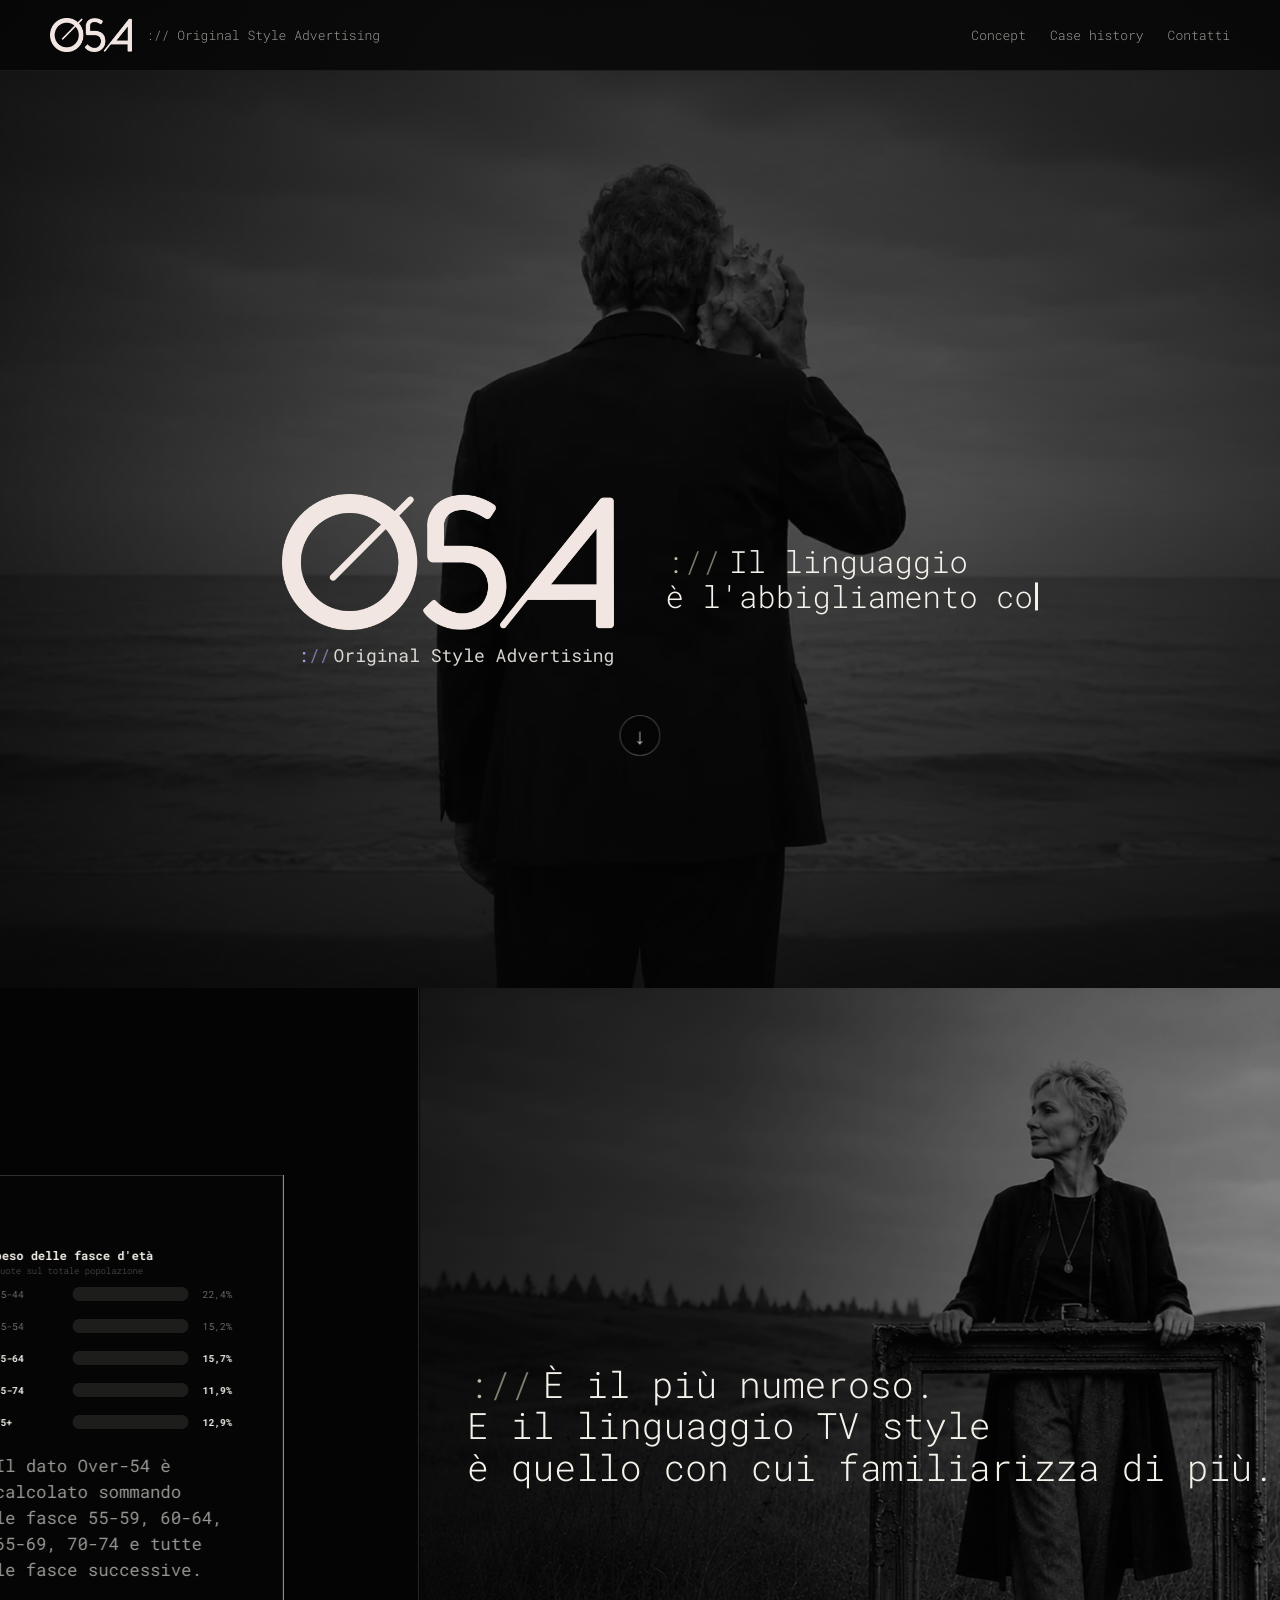
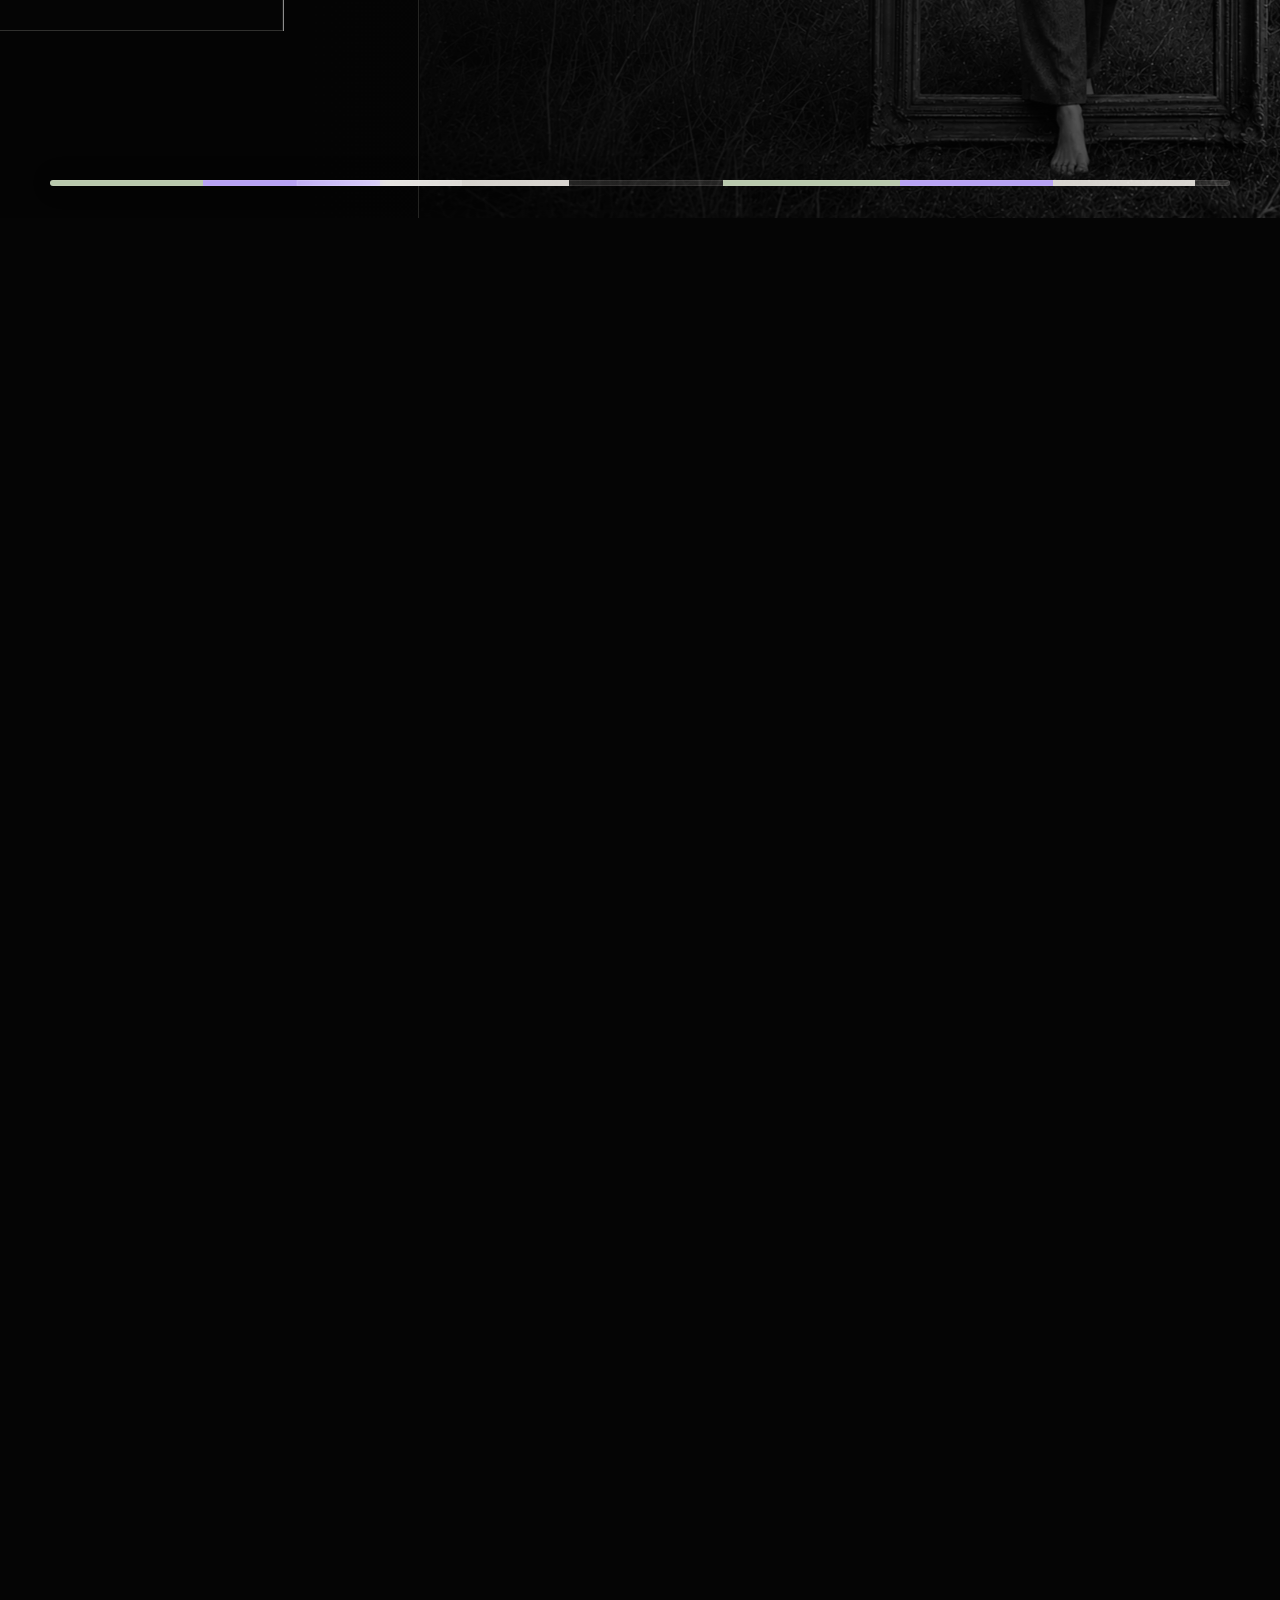
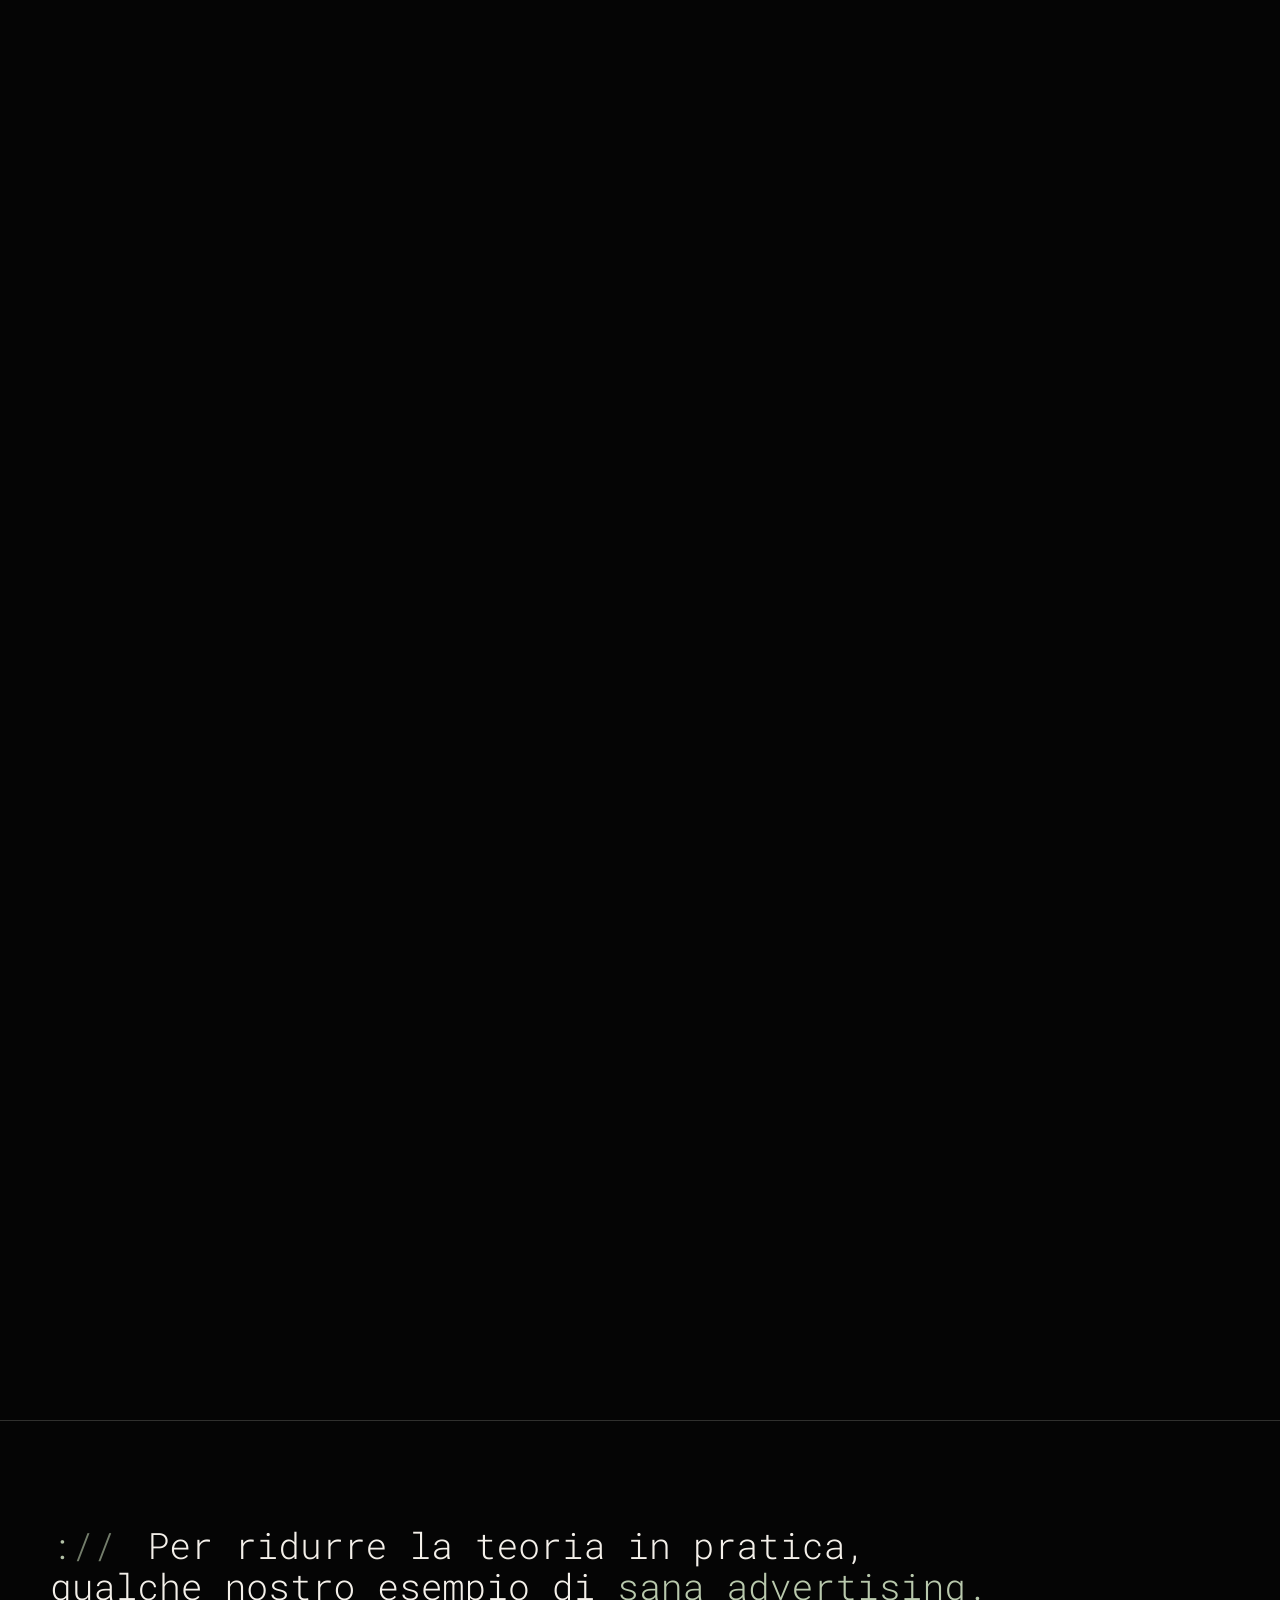
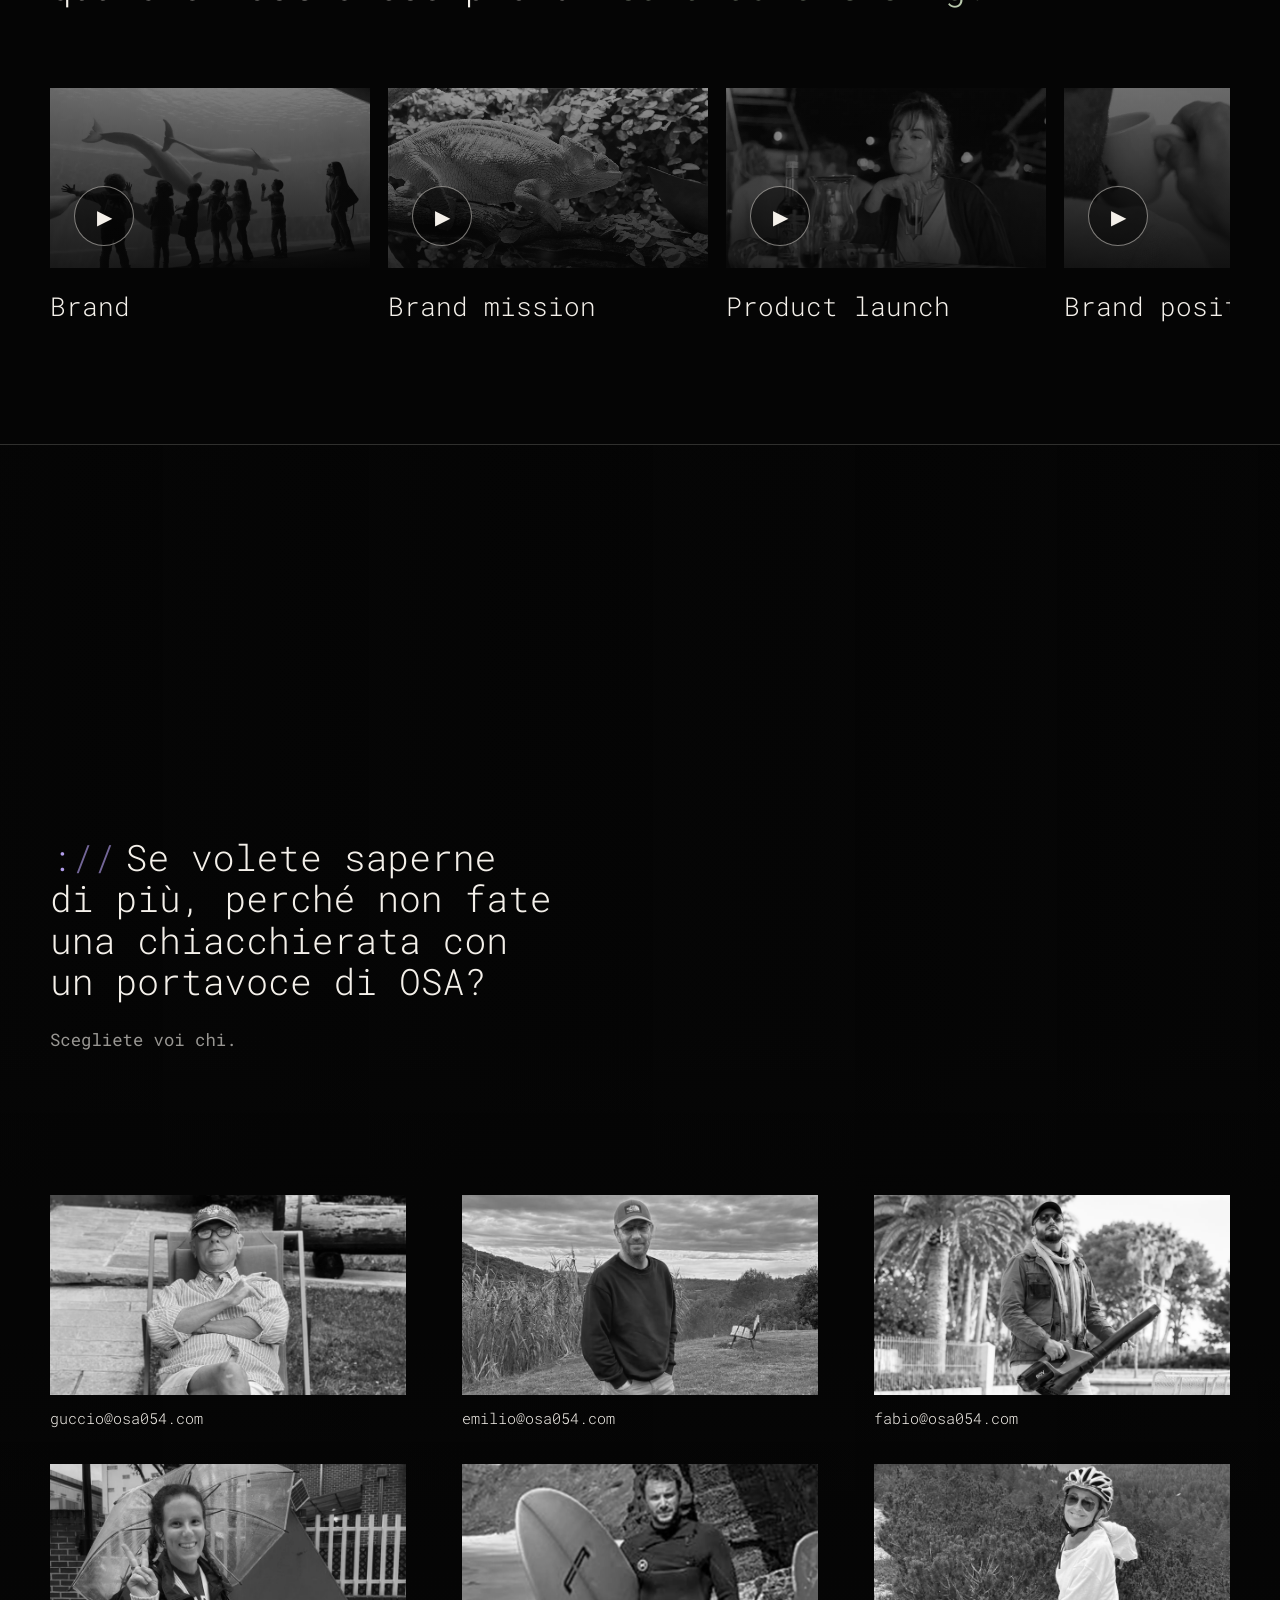
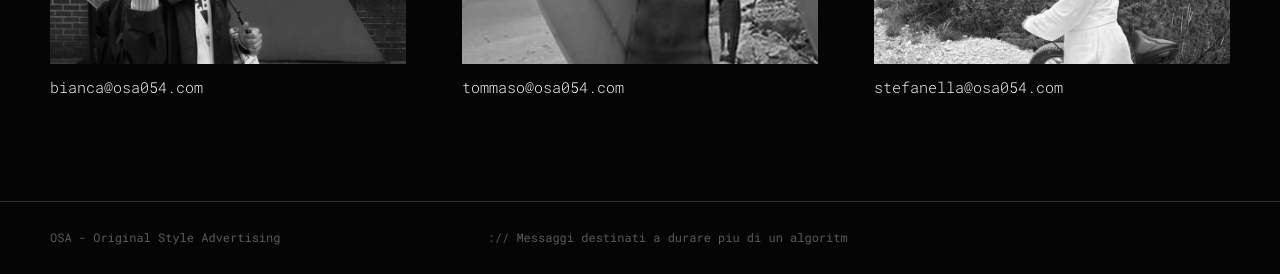
==== commit 89f22c13: "refine mobile footer and separator" ====
--- a/index.html
+++ b/index.html
@@ -1744,7 +1744,7 @@
         width: 100%;
       }
 
-      .hero-logo { width: clamp(200px, 48vw, 300px); }
+      .hero-logo { width: clamp(220px, 53vw, 330px); }
 
       .hero-payoff {
         font-size: clamp(14px, 3.4vw, 16px);
@@ -1758,7 +1758,7 @@
 
       .hero h2 {
         max-width: 100%;
-        font-size: clamp(28px, 7.4vw, 42px);
+        font-size: clamp(25px, 6.7vw, 38px);
         line-height: 1.08;
       }
 
@@ -1777,6 +1777,31 @@
       .horizontal-section {
         height: auto;
         margin-top: 0;
+        position: relative;
+      }
+      .horizontal-section::after {
+        content: "";
+        position: absolute;
+        right: 16px;
+        bottom: -30px;
+        width: min(52vw, 220px);
+        height: 4px;
+        background:
+          linear-gradient(
+            90deg,
+            var(--sage) 0 13%,
+            var(--accent) 13% 28%,
+            rgba(244, 240, 234, .9) 28% 44%,
+            rgba(244, 240, 234, .14) 44% 57%,
+            var(--sage) 57% 72%,
+            var(--accent) 72% 85%,
+            rgba(244, 240, 234, .9) 85% 97%,
+            rgba(244, 240, 234, .16) 97% 100%
+          );
+        background-size: 200% 100%;
+        background-position: 100% 50%;
+        opacity: .92;
+        pointer-events: none;
       }
 
       .sticky-track {
@@ -1811,7 +1836,7 @@
         grid-template-columns: minmax(0, 1fr);
         grid-template-rows: auto auto;
         align-items: stretch;
-        gap: 18px;
+        gap: 20px;
         padding: 58px 16px 70px;
         border-top: 0;
         overflow: hidden;
@@ -2187,7 +2212,8 @@
         max-width: 100%;
       }
       .bridge-section h2 {
-        font-size: clamp(14px, 4.6vw, 23px);
+        font-size: clamp(22px, 5.8vw, 32px);
+        line-height: 1.08;
       }
       .bridge-section p {
         font-size: clamp(12px, 3.5vw, 14px);
@@ -2206,8 +2232,8 @@
       .case-history-head h2 {
         width: 100%;
         max-width: 100%;
-        font-size: clamp(14px, 4.6vw, 23px);
-        line-height: 1.14;
+        font-size: clamp(22px, 5.8vw, 32px);
+        line-height: 1.08;
       }
 
       .hl-sage {
@@ -2296,10 +2322,14 @@
         padding: 26px 0 40px;
         background: #050505;
         border-top: 1px solid rgba(244, 240, 234, .1);
-        color: rgba(244, 240, 234, .6);
-        font-size: 10px;
-      }
-      .footer-row { flex-direction: column; }
+        color: rgba(244, 240, 234, .78);
+        font-size: 11px;
+      }
+      .footer-row {
+        flex-direction: column;
+        align-items: flex-start;
+        gap: 10px;
+      }
       .footer-typewriter-wrap {
         width: 100%;
         flex-basis: auto;
@@ -2535,7 +2565,7 @@
             </div>
           </article>
 
-          <article class="panel testo_50_centro panel-video panel-video-strong" style="--panel-img: url('images/bilancia_mobile.webp'); --panel-mobile-img: url('images/bilancia_mobile.webp'); --panel-mobile-ratio: 1 / 1; --panel-position: center center; --panel-size: cover">
+          <article class="panel testo_50_centro panel-video panel-video-strong" style="--panel-img: url('images/bilancia_mobile.webp'); --panel-mobile-img: url('images/bilancia_mobile.webp'); --panel-mobile-ratio: 1080 / 504; --panel-position: center center; --panel-size: cover">
             <video class="panel-bg-video" src="images/bilancia.mp4" autoplay muted playsinline loop preload="metadata" aria-hidden="true"></video>
             <div class="panel-content">
               <h2><span class="osa-mark">:<span class="slash">//</span></span>Original Style Advertsing, "OSA", per gli amici, è una <span class="hl-sage">nuova idea di agenzia</span> di comunicazione.</h2>
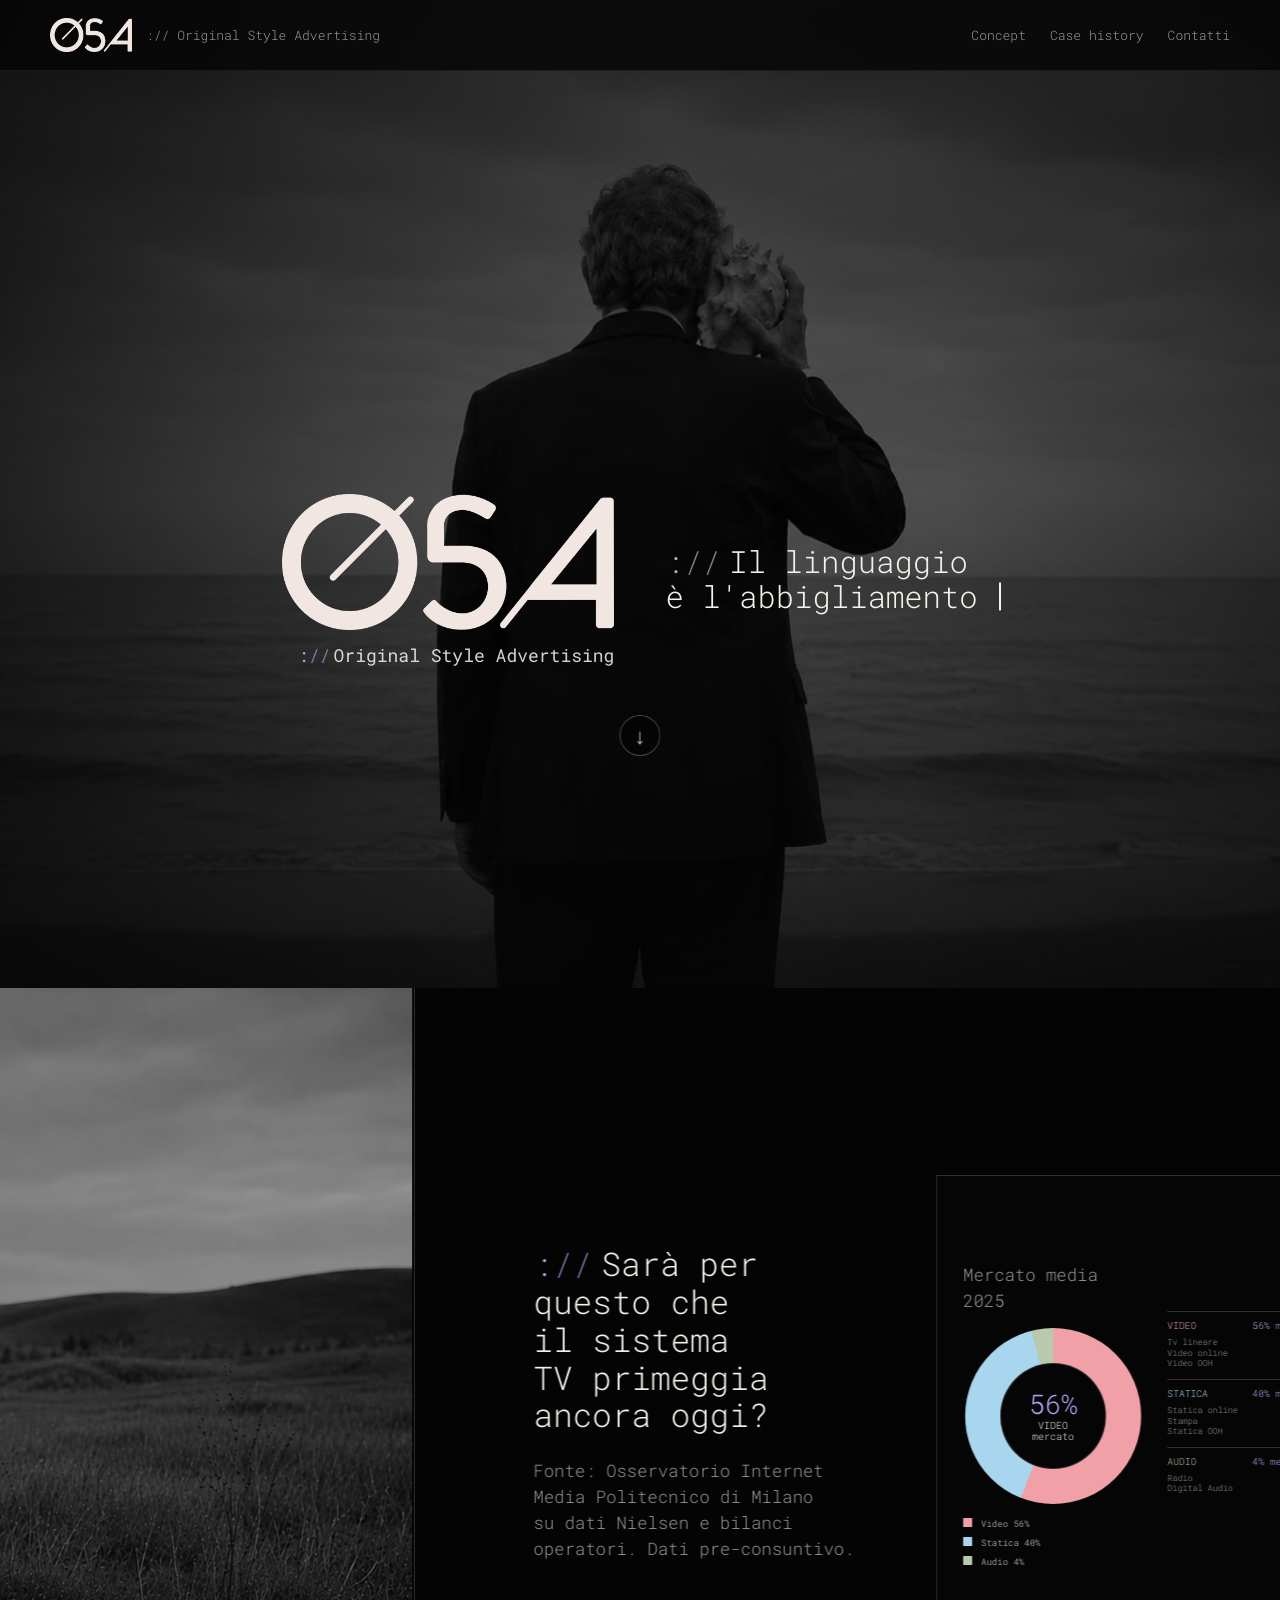
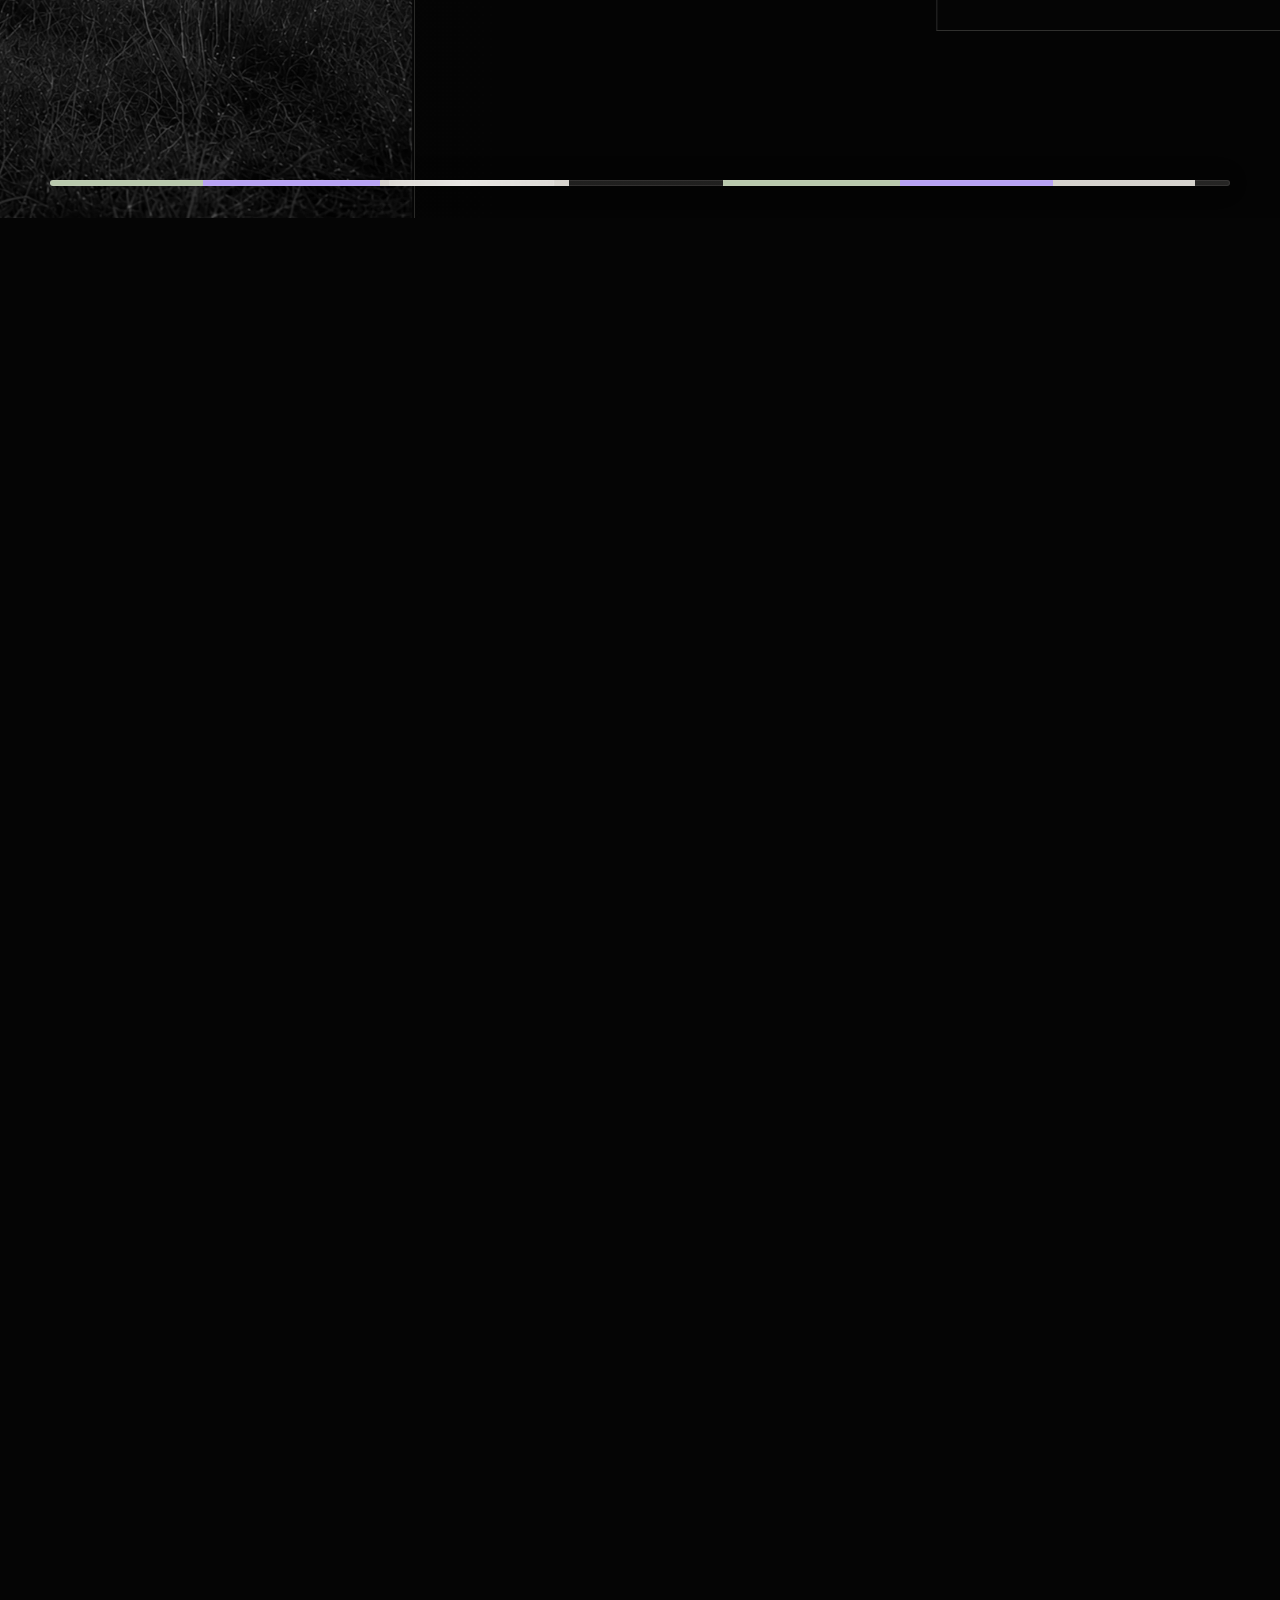
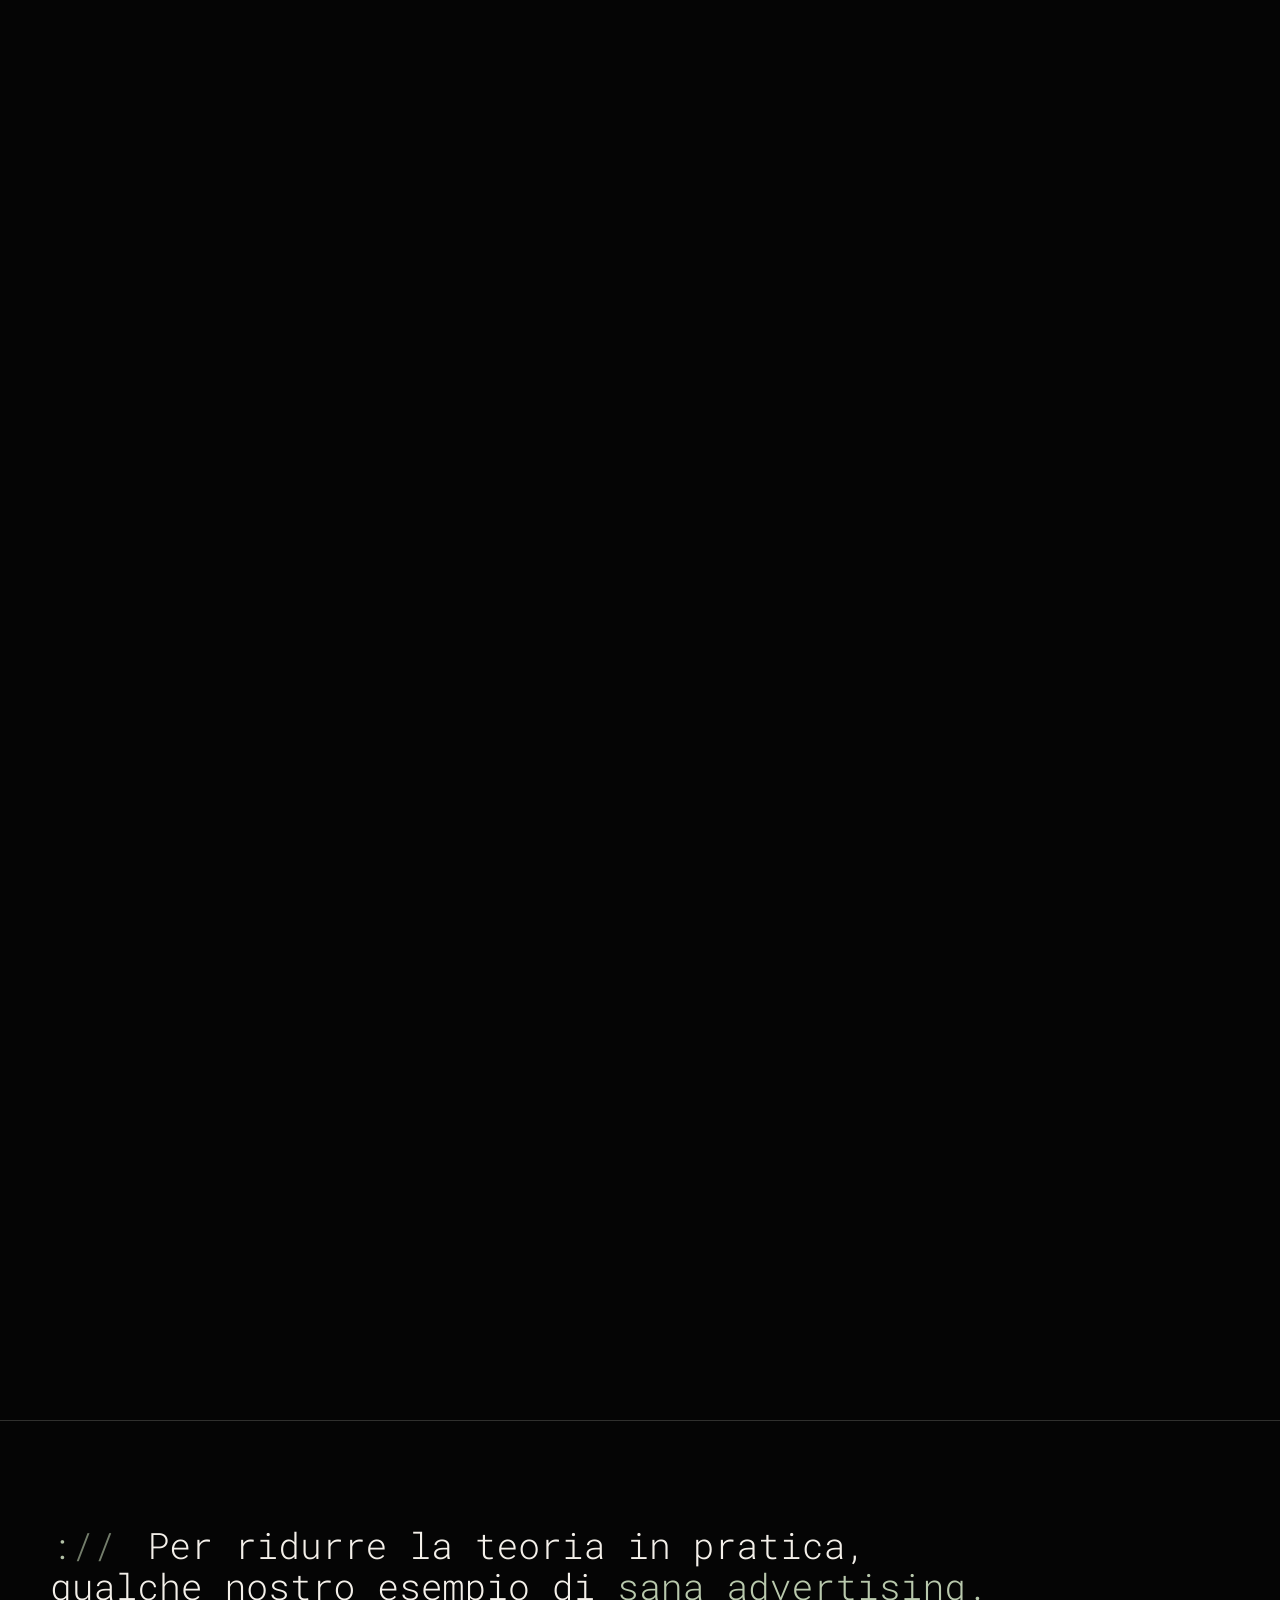
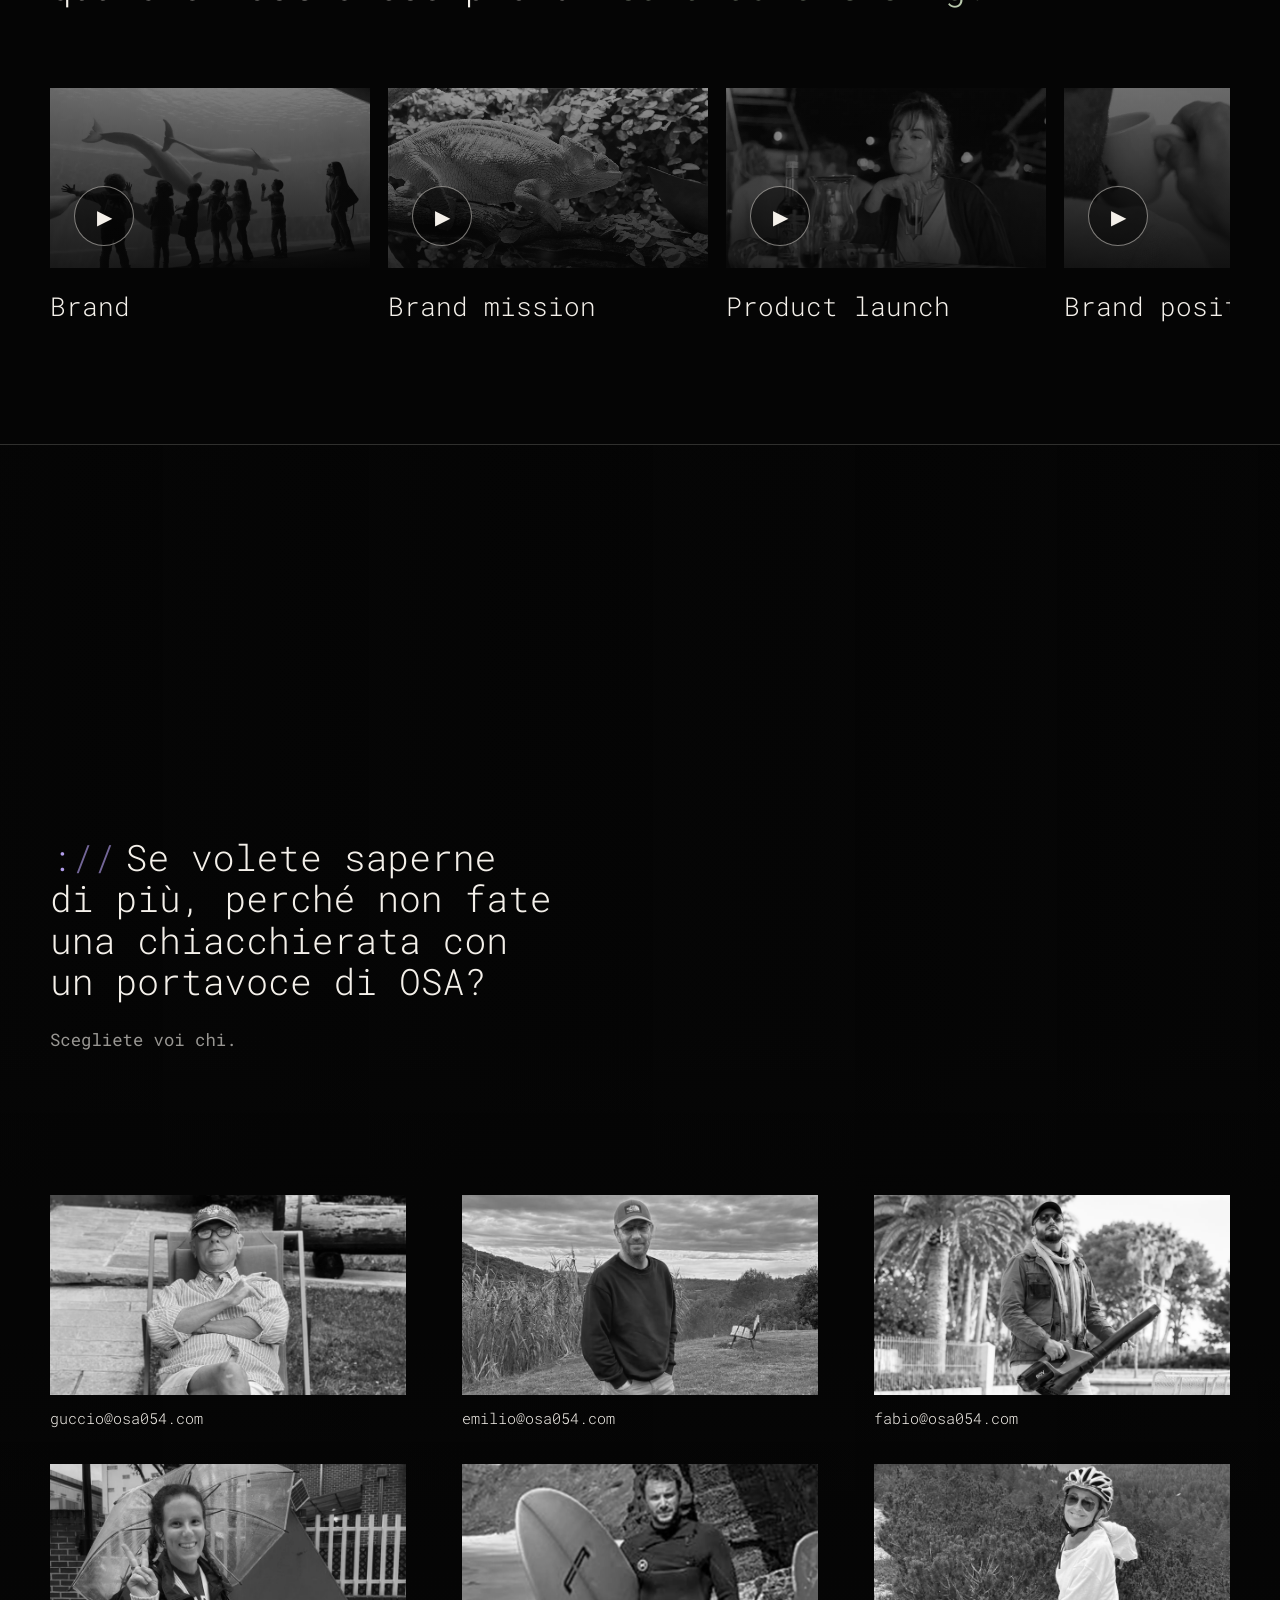
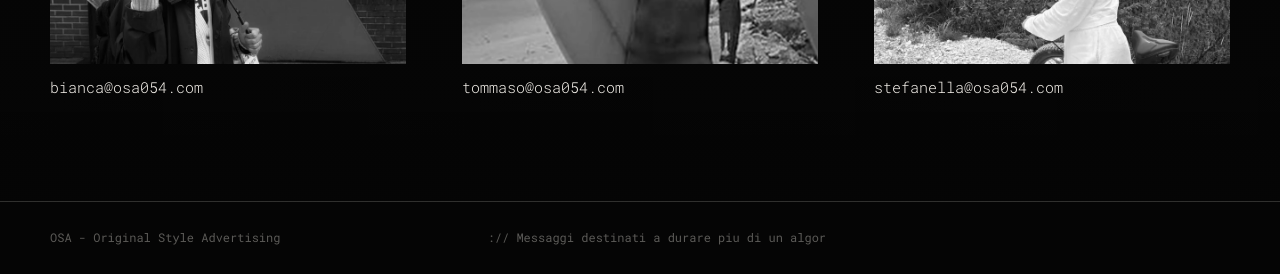
==== commit 269186c8: "Update index.html" ====
--- a/index.html
+++ b/index.html
@@ -1664,6 +1664,12 @@
     }
 
     @media (max-width: 920px) {
+      :root {
+        --mobile-section-space: 64px;
+        --mobile-stack-gap: 24px;
+        --mobile-copy-gap: 14px;
+        --mobile-separator-offset: 16px;
+      }
       .shell { width: min(100% - 32px, 1180px); }
       .nav { height: 64px; }
       .brand img { width: 70px; }
@@ -1783,7 +1789,7 @@
         content: "";
         position: absolute;
         right: 16px;
-        bottom: -30px;
+        bottom: -42px;
         width: min(52vw, 220px);
         height: 4px;
         background:
@@ -1836,8 +1842,8 @@
         grid-template-columns: minmax(0, 1fr);
         grid-template-rows: auto auto;
         align-items: stretch;
-        gap: 20px;
-        padding: 58px 16px 70px;
+        gap: var(--mobile-stack-gap);
+        padding: var(--mobile-section-space) 16px calc(var(--mobile-section-space) + 6px);
         border-top: 0;
         overflow: hidden;
         content-visibility: visible;
@@ -1846,7 +1852,7 @@
       .panel::after {
         content: "";
         position: absolute;
-        bottom: 18px;
+        bottom: var(--mobile-separator-offset);
         width: min(52vw, 220px);
         height: 4px;
         background:
@@ -1940,6 +1946,9 @@
         max-width: 100%;
         max-height: none;
         padding: 0;
+        display: grid;
+        gap: var(--mobile-copy-gap);
+        align-content: start;
         opacity: 0;
         transform: translate3d(0, 34px, 0);
       }
@@ -2047,6 +2056,7 @@
       }
 
       .panel h2 {
+        margin: 0;
         width: 100%;
         max-width: 100%;
         font-size: clamp(22px, 5.8vw, 32px);
@@ -2058,6 +2068,7 @@
       }
 
       .panel p {
+        margin: 0;
         font-size: clamp(11px, 3.2vw, 14px);
         line-height: 1.52;
         color: rgba(244, 240, 234, .88);
@@ -2087,8 +2098,8 @@
 
       .panel.center-panel,
       .chart-panel {
-        padding-top: 84px;
-        padding-bottom: 72px;
+        padding-top: var(--mobile-section-space);
+        padding-bottom: calc(var(--mobile-section-space) + 6px);
       }
 
       .panel.panel-video {
@@ -2193,7 +2204,7 @@
         width: var(--value);
       }
 
-      .vertical-section { padding: 76px 0; }
+      .vertical-section { padding: var(--mobile-section-space) 0; }
       .portavoce-stage {
         background: #050505;
       }
@@ -2205,7 +2216,7 @@
       }
       .bridge-section .bridge-content {
         width: min(100% - 32px, 1180px);
-        padding: 72px 0 12px;
+        padding: 24px 0 18px;
       }
       .bridge-section .bridge-copy {
         width: 100%;
@@ -2220,14 +2231,14 @@
         line-height: 1.48;
       }
       .contacts-section {
-        padding-top: 10px;
+        padding-top: 18px;
         margin-top: 0;
-        padding-bottom: 34px;
+        padding-bottom: 40px;
       }
       .case-history-head {
         width: 100%;
         max-width: 100% !important;
-        margin-bottom: 42px;
+        margin-bottom: var(--mobile-stack-gap);
       }
       .case-history-head h2 {
         width: 100%;
@@ -2248,7 +2259,8 @@
       }
       #case-history .shell {
         position: relative;
-        padding-bottom: 34px;
+        padding-top: 50px;
+        padding-bottom: 40px;
       }
       #case-history .shell::after {
         content: "";
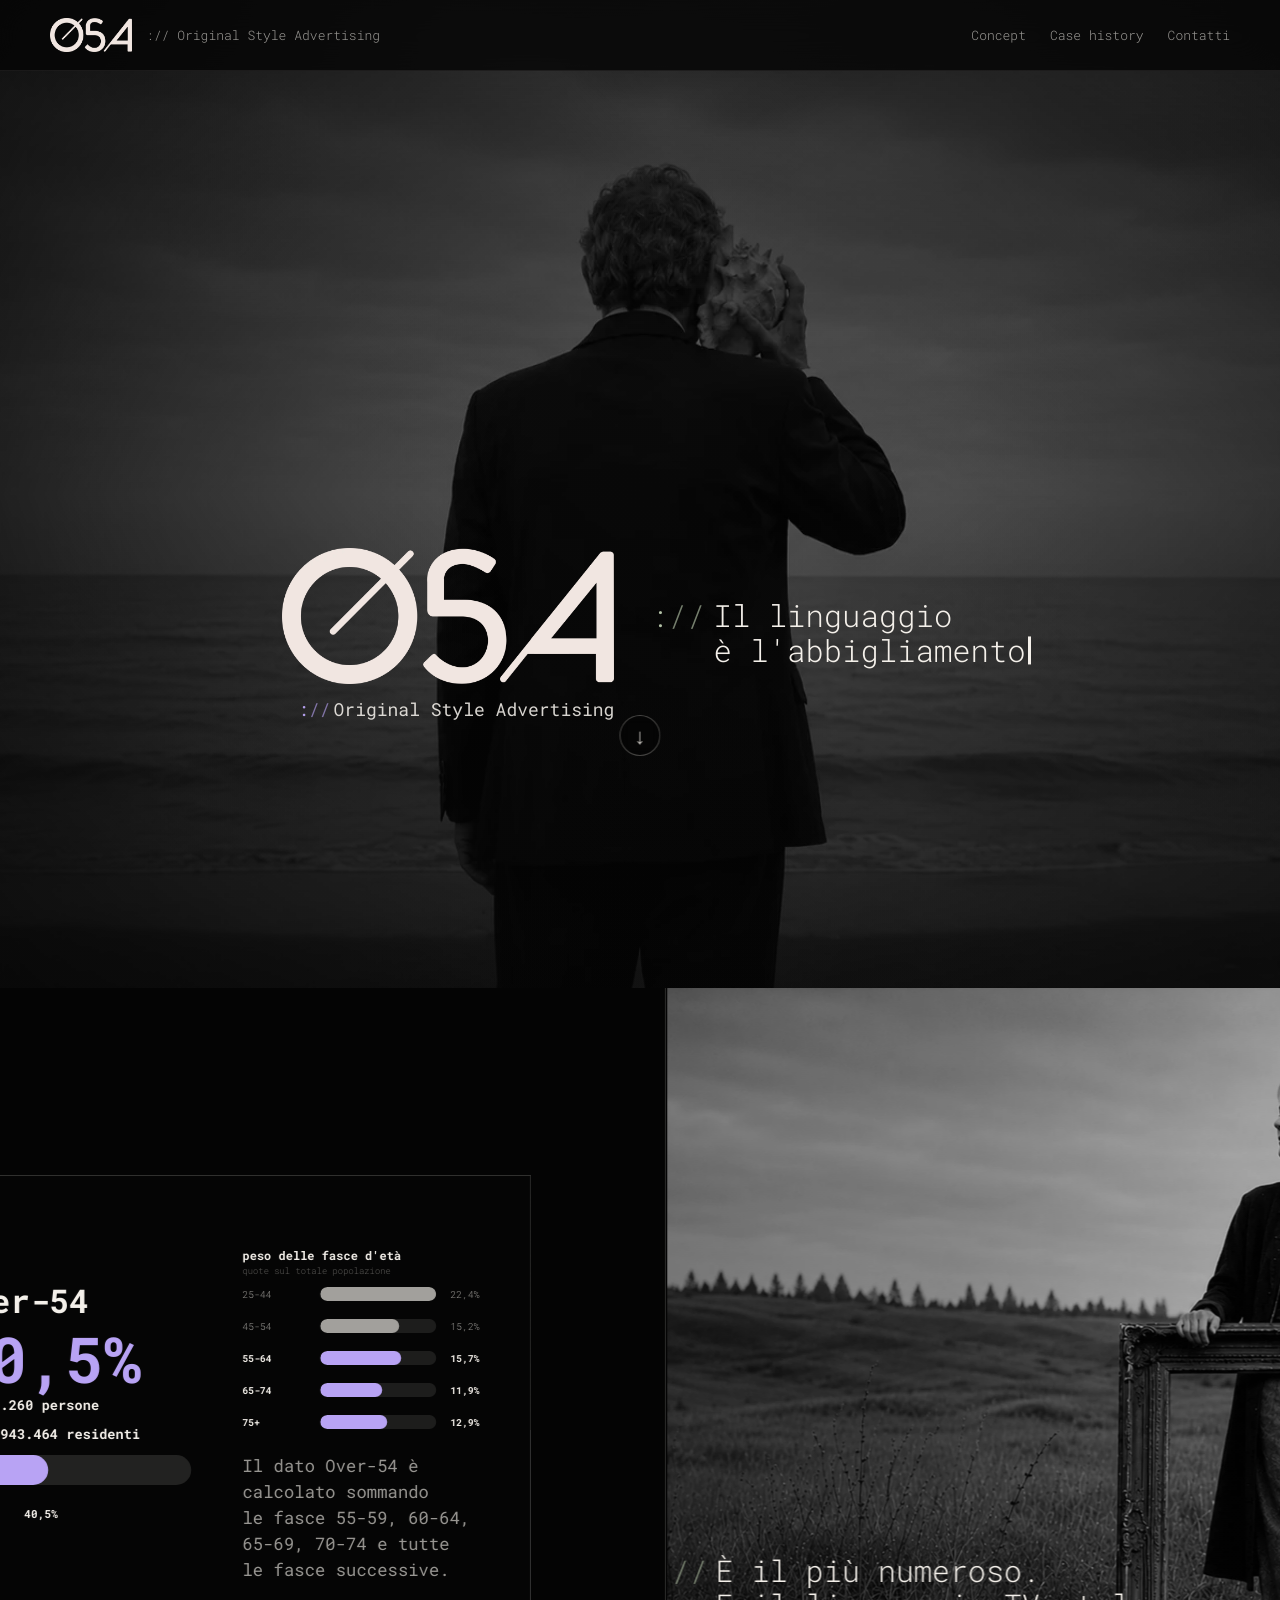
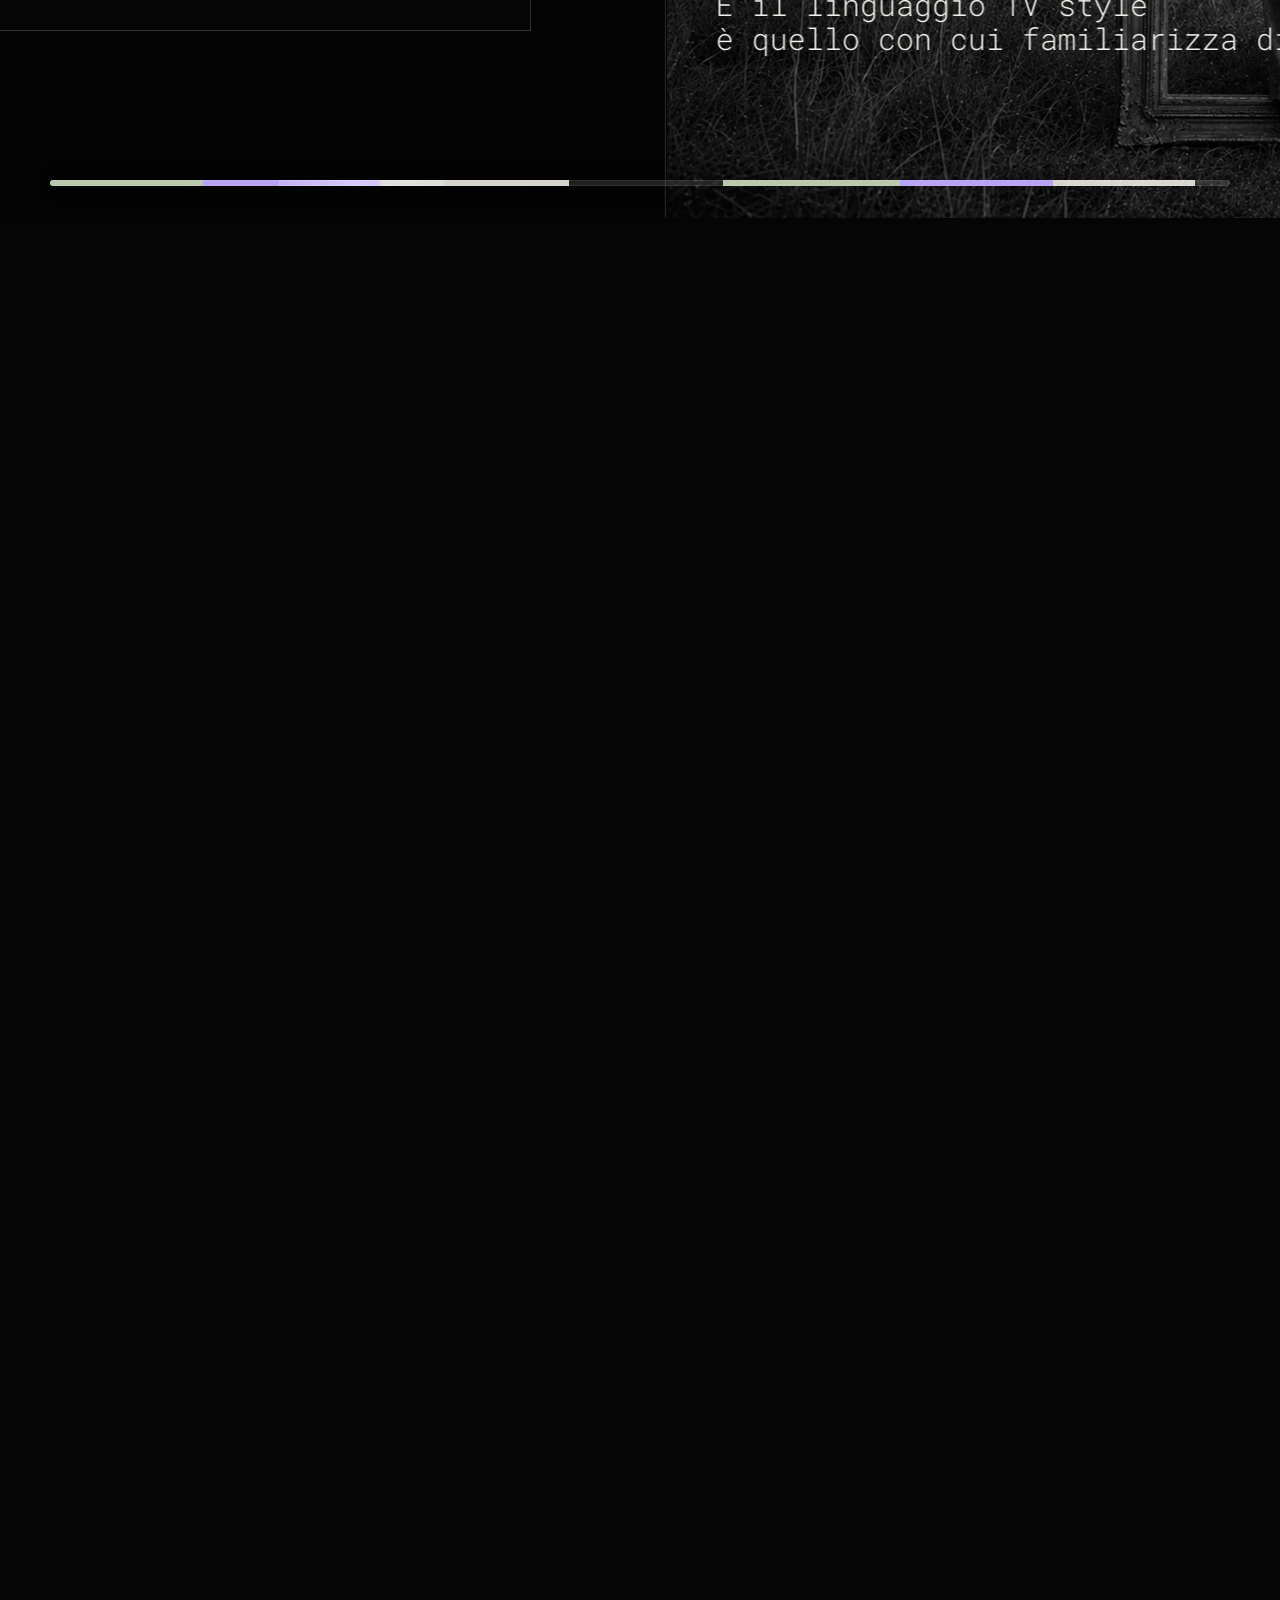
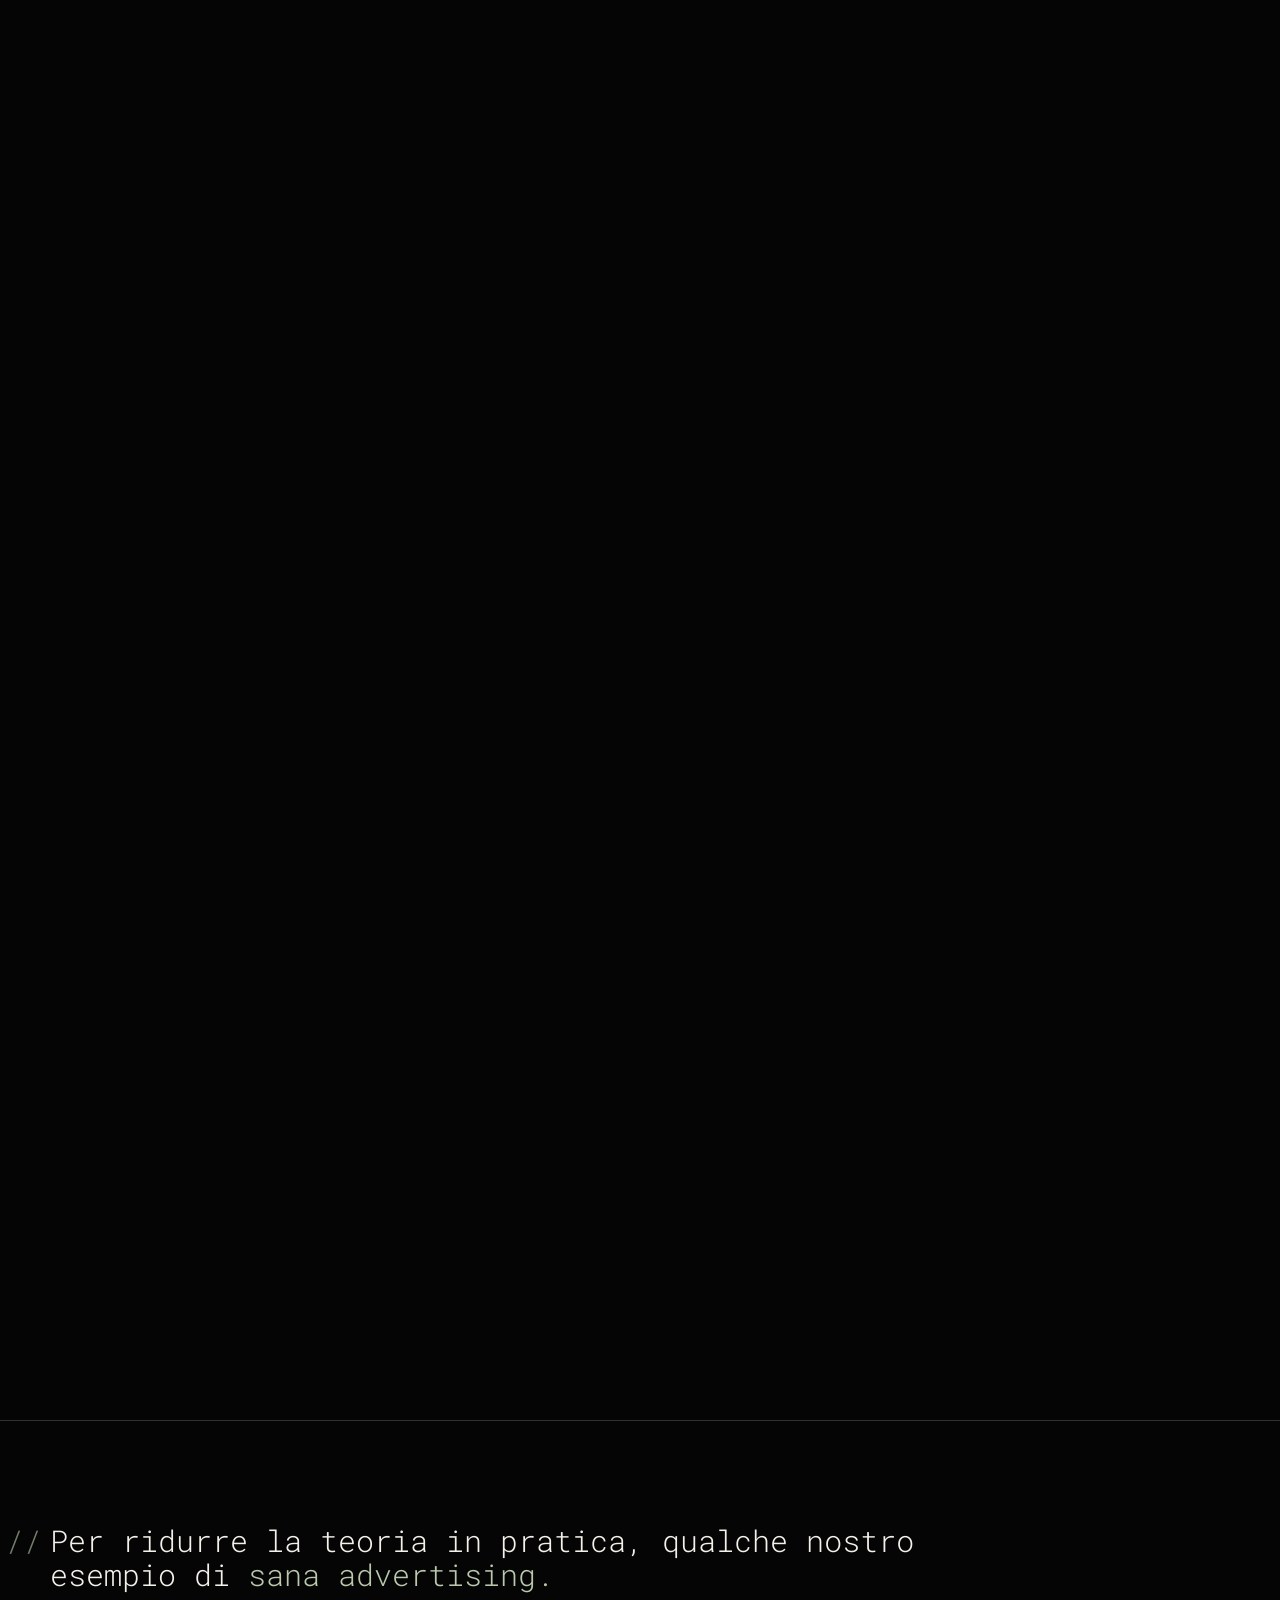
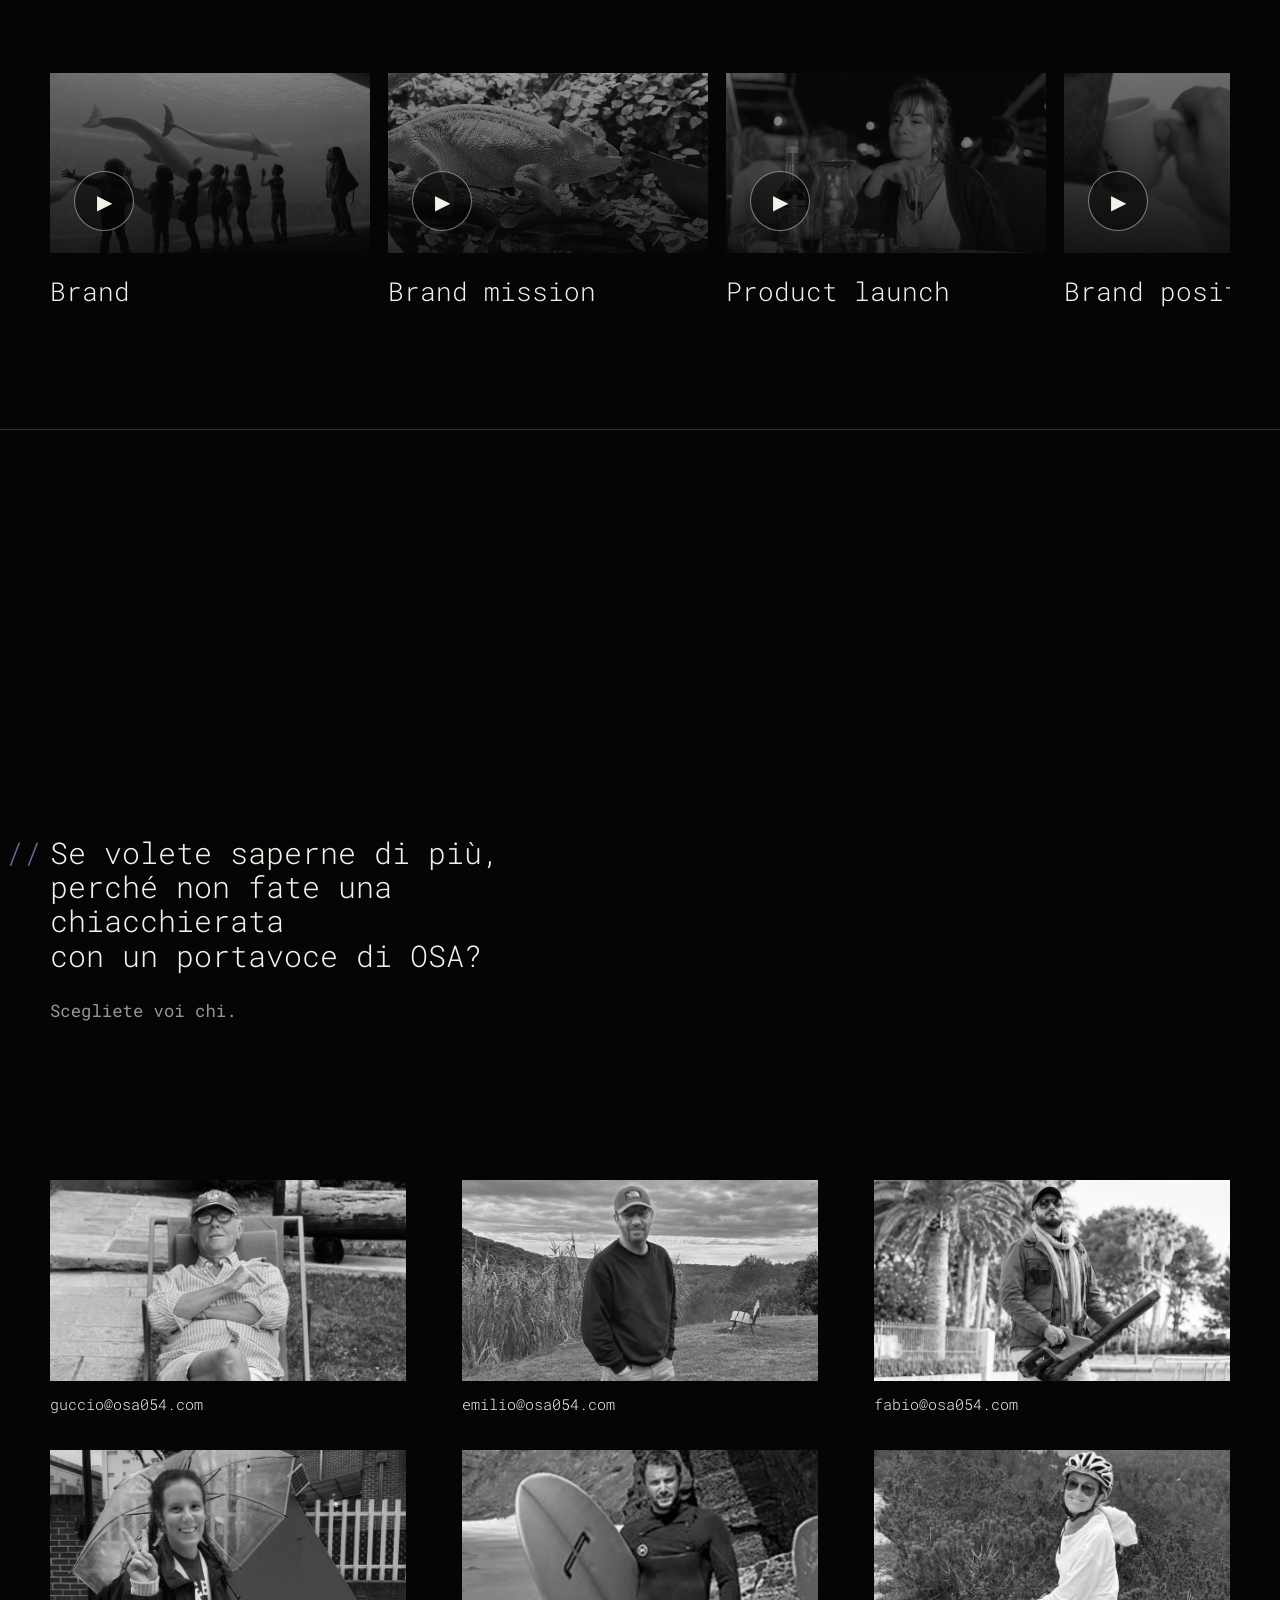
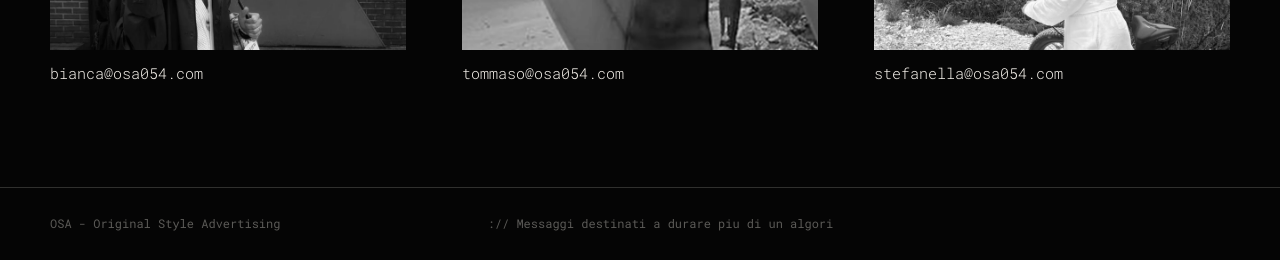
==== commit 74939283: "Estratto stile in style.css e affinati allineamenti" ====
--- a/index.html
+++ b/index.html
@@ -1,5 +1,6 @@
 <!doctype html>
 <html lang="it">
+
 <head>
   <meta charset="utf-8" />
   <meta name="viewport" content="width=device-width, initial-scale=1" />
@@ -8,2426 +9,18 @@
   <link rel="preconnect" href="https://fonts.googleapis.com">
   <link rel="preconnect" href="https://fonts.gstatic.com" crossorigin>
   <link href="https://fonts.googleapis.com/css2?family=Roboto+Mono:wght@300&display=swap" rel="stylesheet">
-  <style>
-    :root {
-      --bg: #050505;
-      --fg: #f4f0ea;
-      --muted: rgba(244, 240, 234, .62);
-      --quiet: rgba(244, 240, 234, .36);
-      --line: rgba(244, 240, 234, .18);
-      --accent: #b8a3f4;
-      --sage: #b9c9ad;
-      --video: #f0a0a6;
-      --static: #a9d6ef;
-      --mono: "Roboto Mono", "Courier New", Courier, monospace;
-      --sans: var(--mono);
-    }
-
-    * { box-sizing: border-box; }
-    html { scroll-behavior: smooth; background: var(--bg); }
-    body {
-      margin: 0;
-      background: var(--bg);
-      color: var(--fg);
-      font-family: var(--sans);
-      letter-spacing: 0;
-      overflow-x: hidden;
-      text-rendering: geometricPrecision;
-    }
-
-    a { color: inherit; text-decoration: none; }
-    img { display: block; max-width: 100%; }
-
-    h1, h2, h3, .mono, .label, .nav, .case-meta, .contacts {
-      font-family: var(--mono);
-      font-weight: 300;
-      letter-spacing: 0;
-    }
-
-    .shell {
-      width: min(1180px, calc(100% - 48px));
-      margin: 0 auto;
-    }
-
-    .site-header {
-      position: fixed;
-      inset: 0 0 auto;
-      z-index: 50;
-      background: rgba(5, 5, 5, .78);
-      border-bottom: 1px solid rgba(244, 240, 234, .08);
-      backdrop-filter: blur(18px);
-    }
-
-    .nav {
-      height: 70px;
-      display: flex;
-      align-items: center;
-      justify-content: space-between;
-      gap: 24px;
-      color: var(--muted);
-      font-size: 13px;
-    }
-
-    .brand {
-      display: flex;
-      align-items: center;
-      gap: 14px;
-      color: var(--fg);
-    }
-
-    .brand img { width: 82px; }
-    .brand span { color: var(--muted); white-space: nowrap; }
-
-    .nav-links {
-      display: flex;
-      align-items: center;
-      gap: 24px;
-    }
-
-    .nav-toggle {
-      display: none;
-      appearance: none;
-      border: 0;
-      padding: 0;
-      margin: 0;
-      width: 42px;
-      height: 42px;
-      background: transparent;
-      color: var(--fg);
-      cursor: pointer;
-      position: relative;
-    }
-
-    .nav-toggle span,
-    .nav-toggle::before,
-    .nav-toggle::after {
-      content: "";
-      position: absolute;
-      left: 9px;
-      right: 9px;
-      height: 1.5px;
-      background: currentColor;
-      transition: transform .24s ease, opacity .24s ease, top .24s ease;
-    }
-
-    .nav-toggle::before { top: 13px; }
-    .nav-toggle span { top: 20px; }
-    .nav-toggle::after { top: 27px; }
-
-    .site-header.is-menu-open .nav-toggle::before {
-      top: 20px;
-      transform: rotate(45deg);
-    }
-
-    .site-header.is-menu-open .nav-toggle span {
-      opacity: 0;
-    }
-
-    .site-header.is-menu-open .nav-toggle::after {
-      top: 20px;
-      transform: rotate(-45deg);
-    }
-
-    .nav-links a:hover { color: var(--fg); }
-
-    .hero {
-      min-height: 100svh;
-      position: relative;
-      display: grid;
-      align-items: center;
-      padding: 88px 0 0;
-      overflow: hidden;
-      border-bottom: 0;
-    }
-
-    .hero::before {
-      content: "";
-      position: absolute;
-      inset: 0;
-      background:
-        linear-gradient(90deg, rgba(5,5,5,.78), rgba(5,5,5,.5) 26%, rgba(5,5,5,.24) 52%, rgba(5,5,5,.38) 74%, rgba(5,5,5,.62) 100%),
-        linear-gradient(0deg, rgba(5,5,5,.72), rgba(5,5,5,.2) 50%, rgba(5,5,5,.66));
-      z-index: 1;
-      pointer-events: none;
-      will-change: auto;
-    }
-
-    .hero::after {
-      content: "";
-      position: absolute;
-      left: 0;
-      right: 0;
-      bottom: 0;
-      height: 0;
-      background: none;
-      opacity: 0;
-      pointer-events: none;
-      z-index: 1;
-    }
-
-    .hero-bg {
-      position: absolute;
-      inset: 0;
-      width: 100%;
-      height: 100%;
-      object-fit: cover;
-      filter: grayscale(1);
-      object-position: center center;
-      opacity: .76;
-      transform: scale(1.02);
-    }
-
-    .hero-content {
-      position: relative;
-      z-index: 2;
-      width: min(1180px, calc(100% - 48px));
-      max-width: 1180px;
-      margin: 0 auto;
-      display: grid;
-      grid-template-columns: minmax(0, 1fr) minmax(0, 1fr);
-      gap: clamp(28px, 4vw, 64px);
-      align-items: center;
-      min-height: 100svh;
-      padding: 84px 0 0;
-    }
-
-    .scroll-cue {
-      position: absolute;
-      left: 50%;
-      bottom: 42px;
-      z-index: 3;
-      transform: translateX(-50%);
-      display: grid;
-      justify-items: center;
-      gap: 8px;
-      color: rgba(244, 240, 234, .76);
-      text-decoration: none;
-      font-family: var(--mono);
-      font-size: 11px;
-      letter-spacing: .04em;
-      text-transform: uppercase;
-    }
-
-    .scroll-cue-dot {
-      width: 41px;
-      height: 41px;
-      border: 1px solid rgba(244, 240, 234, .28);
-      border-radius: 999px;
-      display: grid;
-      place-items: center;
-      background: rgba(5, 5, 5, .18);
-      backdrop-filter: blur(6px);
-    }
-
-    .scroll-cue-arrow {
-      font-size: 22px;
-      line-height: 1;
-      animation: scroll-cue-bounce 1.9s ease-in-out infinite;
-    }
-
-    .hero-lockup {
-      display: grid;
-      gap: 14px;
-      align-content: center;
-      justify-items: end;
-      justify-self: end;
-      text-align: right;
-      width: 90%;
-    }
-
-    .hero-logo {
-      width: clamp(280px, 26vw, 420px);
-      height: auto;
-      margin: 0;
-    }
-
-    .hero-payoff {
-      margin: 0;
-      color: rgba(244, 240, 234, .88);
-      font-size: clamp(16px, 1.45vw, 18px);
-      line-height: 1.25;
-      white-space: nowrap;
-    }
-
-    .hero-payoff .osa-mark {
-      margin-right: .18em;
-    }
-
-    .hero-copy {
-      justify-self: start;
-      text-align: left;
-      width: 90%;
-    }
-
-    .hero h2 {
-      margin: 0;
-      max-width: 100%;
-      font-size: clamp(20.8px, 2.58vw, 30.6px);
-      line-height: 1.13;
-      text-wrap: pretty;
-    }
-
-    .typewriter-text {
-      display: inline;
-    }
-
-    .typewriter-text.is-typing::after {
-      content: "";
-      display: inline-block;
-      width: .08em;
-      height: .9em;
-      margin-left: .08em;
-      background: var(--fg);
-      transform: translateY(.08em);
-      animation: cursor-blink .78s steps(1) infinite;
-    }
-
-    .horizontal-section {
-      position: relative;
-      height: 1210vh;
-      background: #050505;
-      margin-top: 0;
-      border-bottom: 1px solid var(--line);
-    }
-
-    .sticky-track {
-      position: sticky;
-      top: 70px;
-      height: calc(100svh - 70px);
-      overflow: hidden;
-      display: grid;
-      align-items: center;
-      padding-top: 0;
-    }
-
-    .track-intro {
-      position: absolute;
-      z-index: 5;
-      left: max(24px, calc((100vw - 1180px) / 2));
-      top: 102px;
-      width: min(480px, calc(100vw - 48px));
-      pointer-events: none;
-    }
-
-    .track-intro p {
-      margin: 12px 0 0;
-      color: var(--muted);
-      line-height: 1.45;
-    }
-
-    .progress-rail {
-      position: absolute;
-      z-index: 6;
-      left: max(24px, calc((100vw - 1180px) / 2));
-      right: max(24px, calc((100vw - 1180px) / 2));
-      bottom: 32px;
-      height: 6px;
-      border-radius: 999px;
-      overflow: hidden;
-      background:
-        linear-gradient(90deg,
-          var(--sage) 0 13%,
-          var(--accent) 13% 28%,
-          rgba(244, 240, 234, .88) 28% 44%,
-          rgba(244, 240, 234, .12) 44% 57%,
-          var(--sage) 57% 72%,
-          var(--accent) 72% 85%,
-          rgba(244, 240, 234, .88) 85% 97%,
-          rgba(244, 240, 234, .14) 97% 100%);
-      box-shadow:
-        inset 0 0 0 1px rgba(244, 240, 234, .08),
-        0 0 24px rgba(5, 5, 5, .24);
-    }
-
-    .progress-rail span {
-      position: absolute;
-      left: 0;
-      top: 0;
-      display: block;
-      width: 14%;
-      height: 100%;
-      background: linear-gradient(90deg, rgba(255,255,255,.14), rgba(255,255,255,.42) 46%, rgba(255,255,255,.18));
-      box-shadow:
-        inset 0 0 0 1px rgba(255,255,255,.12),
-        0 0 18px rgba(244,240,234,.18);
-      backdrop-filter: blur(4px);
-      transform: translate3d(var(--progress-x, 0px), 0, 0);
-      transition: transform .18s ease-out;
-      will-change: transform;
-    }
-
-    .horizontal-track {
-      display: flex;
-      height: calc(100svh - 70px);
-      width: max-content;
-      transform: translate3d(var(--track-x, 0px), 0, 0);
-      will-change: transform;
-    }
-
-    .panel {
-      width: 100vw;
-      min-width: 100vw;
-      height: 100%;
-      display: grid;
-      align-items: center;
-      padding: 164px max(24px, calc((100vw - 1180px) / 2)) 118px;
-      position: relative;
-      overflow: hidden;
-      border-right: 1px solid var(--line);
-    }
-
-    .panel::before {
-      content: "";
-      position: absolute;
-      inset: 0;
-      background:
-        linear-gradient(90deg, rgba(5,5,5,.74), rgba(5,5,5,.48) 30%, rgba(5,5,5,.24) 54%, rgba(5,5,5,.12) 100%),
-        var(--panel-img) var(--panel-position, center) / var(--panel-size, cover) no-repeat;
-      background-position: center 49%, var(--panel-position, center);
-      background-repeat: no-repeat, no-repeat;
-      background-size: 100% 112%, var(--panel-size, cover);
-      background-color: #050505;
-      filter: grayscale(1);
-      opacity: .68;
-      transform: translate3d(calc(var(--panel-depth, 0) * var(--panel-parallax, -16px)), 0, 0) scale(var(--panel-scale, 1.08));
-      animation: panel-shadow-breathe 22s ease-in-out infinite alternate;
-      z-index: 1;
-      will-change: transform;
-    }
-
-    .panel-bg-video {
-      position: absolute;
-      inset: 0;
-      width: 100%;
-      height: 100%;
-      object-fit: cover;
-      object-position: var(--panel-position, center);
-      filter: grayscale(1);
-      opacity: .78;
-      transform: translate3d(calc(var(--panel-depth, 0) * var(--panel-parallax, -16px)), 0, 0) scale(var(--panel-scale, 1.08));
-      z-index: 0;
-      pointer-events: none;
-      will-change: transform;
-    }
-
-    .panel-content {
-      position: relative;
-      z-index: 2;
-      max-width: min(820px, calc(100vw - 96px));
-      max-height: calc(100svh - 270px);
-      transform: translate3d(calc(var(--panel-depth, 0) * 28px), 0, 0);
-      will-change: transform;
-    }
-
-    .panel:not(.chart-panel) .panel-content > * {
-      opacity: 0;
-      transform: translate3d(0, 26px, 0);
-      transition:
-        opacity .72s ease,
-        transform .8s cubic-bezier(.22, 1, .36, 1);
-    }
-
-    .panel:not(.chart-panel) .panel-content > *:nth-child(2) {
-      transition-delay: 80ms;
-    }
-
-    .panel:not(.chart-panel) .panel-content > *:nth-child(3) {
-      transition-delay: 140ms;
-    }
-
-    .panel:not(.chart-panel).is-active .panel-content > * {
-      opacity: 1;
-      transform: translate3d(0, 0, 0);
-    }
-
-    .panel.panel-text-right::before {
-      background:
-        linear-gradient(90deg, rgba(5,5,5,.12), rgba(5,5,5,.24) 34%, rgba(5,5,5,.46) 56%, rgba(5,5,5,.72) 76%, rgba(5,5,5,.84) 100%),
-        var(--panel-img) var(--panel-position, center) / var(--panel-size, cover) no-repeat;
-      opacity: .76;
-    }
-
-    .panel.panel-text-right .panel-content {
-      justify-self: end;
-      width: min(100%, 656px);
-      max-width: min(656px, calc(50vw - 64px));
-    }
-
-    .panel.testo_50_dx::before {
-      background:
-        linear-gradient(90deg, rgba(5,5,5,.12), rgba(5,5,5,.24) 34%, rgba(5,5,5,.46) 56%, rgba(5,5,5,.72) 76%, rgba(5,5,5,.84) 100%),
-        var(--panel-img) var(--panel-position, center) / var(--panel-size, cover) no-repeat;
-      opacity: .76;
-    }
-
-    .panel.testo_50_dx .panel-content {
-      justify-self: end;
-      width: min(100%, 656px);
-      max-width: min(656px, calc(50vw - 64px));
-    }
-
-    .panel.testo_50_sx {
-      --panel-scale: 1;
-    }
-
-    .panel.testo_50_sx::before {
-      background:
-        linear-gradient(90deg, rgba(5,5,5,.84), rgba(5,5,5,.72) 24%, rgba(5,5,5,.46) 44%, rgba(5,5,5,.22) 66%, rgba(5,5,5,.12) 100%),
-        var(--panel-img) var(--panel-position, center) / var(--panel-size, cover) no-repeat;
-      opacity: .76;
-    }
-
-    .panel.testo_50_sx .panel-content {
-      justify-self: start;
-      width: min(100%, 656px);
-      max-width: min(656px, calc(50vw - 64px));
-    }
-
-    .panel.testo_80_sx {
-      --panel-scale: 1;
-    }
-
-    .panel.testo_80_sx::before {
-      background:
-        linear-gradient(90deg, rgba(5,5,5,.84), rgba(5,5,5,.72) 24%, rgba(5,5,5,.46) 44%, rgba(5,5,5,.22) 66%, rgba(5,5,5,.12) 100%),
-        var(--panel-img) var(--panel-position, center) / var(--panel-size, cover) no-repeat;
-      opacity: .76;
-    }
-
-    .panel.testo_80_sx .panel-content {
-      justify-self: start;
-      width: min(80%, 960px);
-      max-width: min(960px, calc(80vw - 64px));
-    }
-
-    .panel.testo_80_centro {
-      --panel-scale: 1.2;
-    }
-
-    .panel.testo_80_centro::before {
-      background:
-        linear-gradient(90deg, rgba(5,5,5,.66), rgba(5,5,5,.4) 24%, rgba(5,5,5,.18) 50%, rgba(5,5,5,.32) 76%, rgba(5,5,5,.58) 100%),
-        var(--panel-img) var(--panel-position, center) / var(--panel-size, cover) no-repeat;
-      opacity: .74;
-    }
-
-    .panel.testo_80_centro .panel-content {
-      justify-self: center;
-      align-self: center;
-      width: min(80%, 960px);
-      max-width: min(80%, 960px);
-      text-align: left;
-    }
-
-    .panel.testo_50_centro {
-      --panel-scale: 1.08;
-    }
-
-    .panel.testo_50_centro::before {
-      background:
-        linear-gradient(90deg, rgba(5,5,5,.64), rgba(5,5,5,.36) 24%, rgba(5,5,5,.16) 50%, rgba(5,5,5,.36) 76%, rgba(5,5,5,.62) 100%),
-        var(--panel-img) var(--panel-position, center) / var(--panel-size, cover) no-repeat;
-      opacity: .74;
-    }
-
-    .panel.panel-video::before {
-      background:
-        linear-gradient(90deg, rgba(5,5,5,.64), rgba(5,5,5,.36) 24%, rgba(5,5,5,.16) 50%, rgba(5,5,5,.36) 76%, rgba(5,5,5,.62) 100%);
-      background-position: center 49%;
-      background-repeat: no-repeat;
-      background-size: 100% 112%;
-      opacity: .74;
-    }
-
-    .panel.panel-video-strong::before {
-      background:
-        linear-gradient(90deg, rgba(5,5,5,.78), rgba(5,5,5,.52) 24%, rgba(5,5,5,.36) 50%, rgba(5,5,5,.5) 76%, rgba(5,5,5,.74) 100%);
-      opacity: .86;
-    }
-
-    .panel.panel-video-strong .panel-bg-video {
-      opacity: .62;
-    }
-
-    .panel.testo_50_centro .panel-content {
-      justify-self: center;
-      align-self: center;
-      width: min(50%, 640px);
-      max-width: min(50%, 640px);
-      text-align: left;
-    }
-
-    .panel.testo_90_centro {
-      --panel-scale: 1.2;
-    }
-
-    .panel.testo_90_centro::before {
-      background:
-        linear-gradient(90deg, rgba(5,5,5,.64), rgba(5,5,5,.38) 24%, rgba(5,5,5,.16) 50%, rgba(5,5,5,.3) 76%, rgba(5,5,5,.56) 100%),
-        var(--panel-img) var(--panel-position, center) / var(--panel-size, cover) no-repeat;
-      opacity: .74;
-    }
-
-    .panel.testo_90_centro .panel-content {
-      justify-self: center;
-      align-self: stretch;
-      width: min(96%, 1840px);
-      max-width: min(96%, 1840px);
-      height: 100%;
-      display: grid;
-      grid-template-rows: 1fr 1fr;
-      align-items: stretch;
-      text-align: left;
-    }
-
-    .panel.testo_90_centro .stacked {
-      height: 100%;
-      position: relative;
-    }
-
-    .panel.testo_90_centro .stacked-block {
-      position: absolute;
-      left: 0;
-      width: 100%;
-    }
-
-    .horizontal-track > .panel.testo_90_centro .stacked h2 {
-      font-size: clamp(12px, 1.8176vw, 26.88px);
-      line-height: 1.14;
-      margin: 0;
-      padding: 0;
-      background: transparent;
-    }
-
-    .panel.testo_90_centro .stacked .stacked-block:first-child {
-      top: 12%;
-      width: min(88%, 1620px);
-    }
-
-    .panel.testo_90_centro .stacked .stacked-block:last-child {
-      top: 58%;
-      width: min(68%, 1260px);
-    }
-
-    .panel.testo_90_centro_top {
-      --panel-scale: 1;
-    }
-
-    .panel.testo_90_centro_top::before {
-      background:
-        linear-gradient(90deg, rgba(5,5,5,.66), rgba(5,5,5,.4) 24%, rgba(5,5,5,.18) 50%, rgba(5,5,5,.32) 76%, rgba(5,5,5,.58) 100%),
-        var(--panel-img) var(--panel-position, center) / var(--panel-size, cover) no-repeat;
-      opacity: .74;
-    }
-
-    .panel.testo_90_centro_top .panel-content {
-      justify-self: center;
-      align-self: start;
-      width: min(90%, 1080px);
-      max-width: min(90%, 1080px);
-      margin-top: -10%;
-      text-align: left;
-    }
-
-    .panel.testo_90_centro_bottom {
-      --panel-scale: 1.2;
-    }
-
-    .panel.testo_90_centro_bottom::before {
-      background:
-        linear-gradient(90deg, rgba(5,5,5,.64), rgba(5,5,5,.38) 24%, rgba(5,5,5,.16) 50%, rgba(5,5,5,.3) 76%, rgba(5,5,5,.56) 100%),
-        var(--panel-img) var(--panel-position, center) / var(--panel-size, cover) no-repeat;
-      opacity: .74;
-    }
-
-    .panel.testo_90_centro_bottom .panel-content {
-      justify-self: center;
-      align-self: stretch;
-      width: min(90%, 1520px);
-      max-width: min(90%, 1520px);
-      height: 100%;
-      margin-bottom: 0;
-      text-align: left;
-      display: grid;
-      align-items: stretch;
-    }
-
-    .panel.testo_90_centro_bottom .stacked {
-      height: 100%;
-      position: relative;
-    }
-
-    .horizontal-track > .panel.testo_90_centro_bottom .stacked h2 {
-      font-size: clamp(10.2px, 1.5vw, 22px);
-      line-height: 1.14;
-      margin: 0;
-      padding: 0;
-      background: transparent;
-    }
-
-    .panel.testo_90_centro_bottom .stacked-block {
-      position: absolute;
-      left: 0;
-      width: 100%;
-    }
-
-    .panel.testo_90_centro_bottom .stacked-block:first-child {
-      top: -20%;
-    }
-
-    .panel.testo_90_centro_bottom .stacked-block:last-child {
-      top: 88%;
-      width: 100%;
-    }
-
-    .horizontal-track > .panel:not(.chart-panel) h2 {
-      font-size: clamp(19px, 2.84vw, 39px);
-      line-height: 1.14;
-    }
-
-    .panel h2 {
-      margin: 0;
-      font-size: clamp(24px, 3.55vw, 52px);
-      line-height: 1.13;
-      overflow-wrap: normal;
-      text-wrap: balance;
-    }
-
-    .panel p {
-      margin: 24px 0 0;
-      max-width: 690px;
-      color: var(--muted);
-      font-family: var(--mono);
-      font-size: clamp(16px, 1.35vw, 20px);
-      line-height: 1.5;
-    }
-
-    .panel.center-panel {
-      align-items: center;
-      padding-top: 104px;
-      padding-bottom: 104px;
-    }
-
-    .panel .stacked {
-      display: grid;
-      gap: clamp(14px, 2vw, 20px);
-    }
-
-    .panel .stacked h2 {
-      font-size: clamp(20px, 2.55vw, 40px);
-      line-height: 1.15;
-    }
-
-    .chart-panel::before {
-      background:
-        linear-gradient(90deg, rgba(5,5,5,.98), rgba(5,5,5,.84) 46%, rgba(5,5,5,.98));
-      opacity: 1;
-    }
-
-    .chart-panel {
-      align-items: center;
-      padding-top: 104px;
-      padding-bottom: 104px;
-    }
-
-    .chart-layout {
-      position: relative;
-      z-index: 2;
-      display: grid;
-      grid-template-columns: minmax(260px, .34fr) minmax(0, .66fr);
-      gap: clamp(22px, 4vw, 54px);
-      align-items: center;
-      justify-self: center;
-      width: min(1040px, calc(100vw - 104px));
-      min-height: min(560px, calc(100svh - 238px));
-    }
-
-    .chart-copy {
-      max-width: 390px;
-      transform: translate3d(calc(var(--panel-depth, 0) * 28px), 0, 0);
-      will-change: transform;
-      align-self: center;
-    }
-
-    .chart-copy h2 {
-      margin: 0;
-      font-size: clamp(21px, 2.55vw, 38px);
-      line-height: 1.16;
-    }
-
-    .chart-visual {
-      border: 1px solid var(--line);
-      background: #050505;
-      overflow: hidden;
-      transform: translate3d(calc(var(--panel-depth, 0) * -18px), 0, 0);
-      will-change: transform;
-      min-height: min(456px, calc(100svh - 278px));
-      align-self: center;
-      justify-self: center;
-      width: min(100%, 96%);
-    }
-
-    .chart-eyebrow,
-    .source,
-    .range-note,
-    .media-label,
-    .media-line,
-    .media-total,
-    .donut-center {
-      font-family: var(--mono);
-      font-weight: 300;
-      letter-spacing: 0;
-    }
-
-    .chart-eyebrow {
-      color: var(--muted);
-      font-size: clamp(12px, .92vw, 15px);
-      margin: 0 0 16px;
-    }
-
-    .source {
-      color: var(--quiet);
-      font-size: 11px;
-      line-height: 1.4;
-      margin-top: 18px;
-    }
-
-    .population-intro {
-      margin-top: 24px;
-    }
-
-    .population-title {
-      margin: 0;
-      color: var(--fg);
-      font-family: var(--mono);
-      font-size: clamp(17.6px, 1.68vw, 29.6px);
-      font-weight: 700;
-      line-height: 1.08;
-    }
-
-    .population-subtitle {
-      margin: 6px 0 0;
-      color: var(--quiet);
-      font-family: var(--mono);
-      font-size: clamp(9px, .67vw, 12px);
-      line-height: 1.2;
-      text-transform: none;
-    }
-
-    .population-chart {
-      display: grid;
-      grid-template-columns: minmax(240px, .88fr) minmax(280px, 1.12fr);
-      gap: clamp(34px, 4vw, 56px);
-      padding: clamp(34px, 3.8vw, 46px) clamp(52px, 5.2vw, 72px) clamp(34px, 3.8vw, 46px) clamp(34px, 3.8vw, 46px);
-      align-items: center;
-    }
-
-    .population-hero {
-      display: grid;
-      gap: 12px;
-      align-content: center;
-      min-width: 0;
-    }
-
-    .population-hero .chart-eyebrow {
-      margin: 0 0 4px;
-      color: var(--fg);
-      font-size: clamp(24px, 2.56vw, 41.6px);
-      font-weight: 700;
-      line-height: .98;
-    }
-
-    .big-number {
-      color: var(--accent);
-      font-family: var(--mono);
-      font-size: clamp(51.2px, 4.96vw, 80px);
-      font-weight: 700;
-      line-height: .82;
-      opacity: 0;
-      transform: translate3d(-22px, 0, 0);
-      transition: opacity .75s ease, transform .75s cubic-bezier(.22, 1, .36, 1);
-    }
-
-    .population-hero p {
-      margin: 0;
-      color: var(--fg);
-      font-size: clamp(13.6px, 1.07vw, 19.2px);
-      font-weight: 700;
-      line-height: 1.22;
-    }
-
-    .population-meta {
-      margin: 2px 0 0;
-      color: var(--quiet);
-      font-size: clamp(10.4px, .82vw, 13.6px);
-      font-weight: 300;
-      line-height: 1.25;
-    }
-
-    .progress-track {
-      width: 100%;
-      height: 30px;
-      background: rgba(244, 240, 234, .12);
-      border-radius: 18px;
-      overflow: hidden;
-    }
-
-    .progress-fill {
-      display: block;
-      height: 100%;
-      width: 0;
-      background: var(--accent);
-      border-radius: 18px;
-      transition: width 1.15s cubic-bezier(.22, 1, .36, 1);
-    }
-
-    .population-track-meta {
-      display: flex;
-      gap: 26px;
-      margin-top: 12px;
-      color: var(--fg);
-      font-family: var(--mono);
-      font-size: clamp(11.2px, .8vw, 13.6px);
-      font-weight: 700;
-      line-height: 1.1;
-    }
-
-    .panel.is-active .big-number {
-      opacity: 1;
-      transform: translate3d(0, 0, 0);
-    }
-
-    .panel.is-active .progress-fill {
-      width: var(--value);
-    }
-
-    .age-bars {
-      display: grid;
-      gap: 18px;
-      min-width: 0;
-    }
-
-    .population-side-head {
-      margin-bottom: 10px;
-    }
-
-    .population-side-head .chart-eyebrow {
-      margin-bottom: 2px;
-      color: var(--fg);
-      font-size: clamp(12px, .94vw, 16px);
-      font-weight: 700;
-    }
-
-    .population-side-head .source {
-      margin: 0;
-      color: var(--quiet);
-      font-size: clamp(8.8px, .69vw, 12px);
-      line-height: 1.18;
-    }
-
-    .age-row {
-      display: grid;
-      grid-template-columns: 64px minmax(0, 1fr) 52px;
-      gap: 14px;
-      align-items: center;
-      color: var(--muted);
-      font-family: var(--mono);
-      font-size: clamp(9.6px, .76vw, 12.8px);
-    }
-
-    .age-row > span:first-child,
-    .age-row > span:last-child {
-      font-weight: 300;
-    }
-
-    .bar {
-      height: 14px;
-      background: rgba(244, 240, 234, .1);
-      overflow: hidden;
-      position: relative;
-      border-radius: 999px;
-    }
-
-    .bar span {
-      position: absolute;
-      inset: 0 auto 0 0;
-      width: 0;
-      background: rgba(244, 240, 234, .62);
-      border-radius: 999px;
-      transition: width 1s cubic-bezier(.22, 1, .36, 1);
-      transition-delay: var(--delay, 0ms);
-    }
-
-    .age-row.is-over .bar span {
-      background: var(--accent);
-    }
-
-    .age-row.is-over > span:first-child,
-    .age-row.is-over > span:last-child {
-      color: var(--fg);
-      font-weight: 700;
-    }
-
-    .panel.is-active .bar span {
-      width: var(--value);
-    }
-
-    .range-note {
-      display: none;
-    }
-
-    .population-note {
-      margin-top: 34px;
-      color: var(--quiet);
-      font-size: clamp(8.2px, .62vw, 10.8px);
-      line-height: 1.55;
-      max-width: 32ch;
-    }
-
-    .media-chart {
-      padding: clamp(14px, 2.1vw, 26px);
-      display: grid;
-      grid-template-columns: minmax(180px, .62fr) minmax(0, 1.38fr);
-      gap: clamp(14px, 1.9vw, 26px);
-      align-items: center;
-    }
-
-    .donut-wrap {
-      display: grid;
-      place-items: center;
-      gap: 14px;
-    }
-
-    .donut {
-      width: min(176px, 22.4vw);
-      aspect-ratio: 1;
-      border-radius: 50%;
-      background:
-        conic-gradient(
-          var(--video) 0 56%,
-          var(--static) 56% 96%,
-          var(--sage) 96% 100%
-        );
-      position: relative;
-      opacity: 0;
-      transform: scale(.82) rotate(-18deg);
-      transition: opacity .8s ease, transform 1s cubic-bezier(.22, 1, .36, 1);
-    }
-
-    .donut::before {
-      content: "";
-      position: absolute;
-      inset: 20%;
-      border-radius: 50%;
-      background: #050505;
-      border: 1px solid rgba(244, 240, 234, .16);
-    }
-
-    .donut-center {
-      position: absolute;
-      inset: 0;
-      display: grid;
-      place-content: center;
-      text-align: center;
-      color: var(--fg);
-      font-size: 10px;
-      line-height: 1.15;
-    }
-
-    .donut-center strong {
-      display: block;
-      color: var(--accent);
-      font-size: 27px;
-      font-weight: 300;
-    }
-
-    .panel.is-active .donut {
-      opacity: 1;
-      transform: scale(1) rotate(0);
-    }
-
-    .legend {
-      display: grid;
-      gap: 7px;
-      width: 100%;
-      color: var(--muted);
-      font-family: var(--mono);
-      font-size: 9px;
-    }
-
-    .legend span {
-      display: inline-block;
-      width: 9px;
-      height: 9px;
-      margin-right: 9px;
-      background: var(--swatch);
-    }
-
-    .media-table {
-      display: grid;
-      gap: 9px;
-      min-width: 0;
-    }
-
-    .media-group {
-      border-top: 1px solid var(--line);
-      padding-top: 8px;
-      opacity: 0;
-      transform: translate3d(0, 18px, 0);
-      transition: opacity .7s ease, transform .7s cubic-bezier(.22, 1, .36, 1);
-      transition-delay: var(--delay, 0ms);
-    }
-
-    .panel.is-active .media-group {
-      opacity: 1;
-      transform: translate3d(0, 0, 0);
-    }
-
-    .media-total {
-      display: grid;
-      grid-template-columns: 76px minmax(0, 1fr);
-      gap: 9px;
-      color: var(--fg);
-      font-size: clamp(9.6px, .72vw, 12px);
-      line-height: 1.18;
-      margin-bottom: 7px;
-    }
-
-    .media-total b {
-      color: var(--accent);
-      font-weight: 300;
-    }
-
-    .media-line {
-      display: grid;
-      grid-template-columns: minmax(0, 1fr) 38px 42px;
-      gap: 8px;
-      color: var(--muted);
-      font-size: 8.4px;
-      line-height: 1.25;
-    }
-
-    .osa-mark {
-      display: inline-block;
-      margin-right: .28em;
-      color: rgba(184, 163, 244, .96);
-      white-space: nowrap;
-    }
-
-    .osa-mark .slash {
-      color: rgba(184, 163, 244, .62);
-    }
-
-    .osa-mark.is-purple {
-      color: rgba(184, 163, 244, .96);
-    }
-
-    .osa-mark.is-purple .slash {
-      color: rgba(184, 163, 244, .62);
-    }
-
-    .osa-mark.is-green {
-      color: rgba(185, 201, 173, .96);
-    }
-
-    .osa-mark.is-green .slash {
-      color: rgba(185, 201, 173, .62);
-    }
-
-    .hl-accent { color: var(--accent); }
-    .hl-sage { color: var(--sage); }
-    .hl-video { color: var(--video); }
-    .hl-static { color: var(--static); }
-
-    .hint {
-      position: absolute;
-      z-index: 8;
-      right: max(24px, calc((100vw - 1180px) / 2));
-      bottom: 56px;
-      color: var(--quiet);
-      font-family: var(--mono);
-      font-size: 12px;
-    }
-
-    .vertical-section {
-      padding: 104px 0;
-      border-bottom: 1px solid var(--line);
-    }
-
-    .portavoce-stage {
-      position: relative;
-      background:
-        linear-gradient(180deg, rgba(5,5,5,.18), rgba(5,5,5,.18) 42%, rgba(5,5,5,.74) 76%, rgba(5,5,5,.96) 100%),
-        linear-gradient(90deg, rgba(5,5,5,.86), rgba(5,5,5,.36) 40%, rgba(5,5,5,.24) 62%, rgba(5,5,5,.72) 100%),
-        url("images/siepe.webp") center center / 100% auto no-repeat fixed;
-      background-color: #050505;
-    }
-
-    .bridge-section {
-      position: relative;
-      min-height: 100svh;
-      display: grid;
-      align-items: center;
-      overflow: hidden;
-      background: transparent;
-    }
-
-    .bridge-section::before {
-      content: "";
-      position: absolute;
-      inset: 0;
-      background: linear-gradient(180deg, rgba(5,5,5,.04), rgba(5,5,5,.04));
-      opacity: 1;
-    }
-
-    .bridge-section::after {
-      content: "";
-      position: absolute;
-      inset: auto 0 0;
-      height: 28vh;
-      background: linear-gradient(180deg, rgba(5,5,5,0), rgba(5,5,5,.72) 58%, rgba(5,5,5,.96));
-      pointer-events: none;
-    }
-
-    .bridge-section .bridge-content {
-      position: relative;
-      z-index: 2;
-      width: min(1180px, calc(100% - 48px));
-      margin: 0 auto;
-      padding: 120px 0 20px;
-    }
-
-    .bridge-section .bridge-copy {
-      width: min(100%, 656px);
-      max-width: min(656px, calc(50vw - 64px));
-    }
-
-    .bridge-section h2 {
-      margin: 0;
-      font-size: clamp(19px, 2.84vw, 42px);
-      line-height: 1.14;
-    }
-
-    .bridge-section p {
-      margin: 24px 0 0;
-      max-width: 690px;
-      color: var(--muted);
-      font-family: var(--mono);
-      font-size: clamp(16px, 1.35vw, 20px);
-      line-height: 1.5;
-    }
-
-    .contacts-section {
-      padding-top: 0;
-      border-top: 0;
-      background: transparent;
-      margin-top: -150px;
-    }
-
-    .case-history-head {
-      width: min(100%, 1180px);
-      max-width: 1180px;
-      margin: 0 0 72px;
-      text-align: left;
-    }
-
-    .case-history-head h2 {
-      margin: 0;
-      width: min(80%, 960px);
-      max-width: min(80%, 960px);
-      font-size: clamp(19px, 2.84vw, 42px);
-      line-height: 1.14;
-    }
-
-    .section-head {
-      display: grid;
-      grid-template-columns: 220px minmax(0, 1fr);
-      gap: 48px;
-      margin-bottom: 46px;
-    }
-
-    .section-head h2 {
-      margin: 0;
-      font-size: clamp(31px, 5vw, 64px);
-      line-height: 1.06;
-    }
-
-    .section-head p {
-      margin: 18px 0 0;
-      max-width: 760px;
-      color: var(--muted);
-      font-size: 18px;
-      line-height: 1.5;
-    }
-
-    .case-carousel-shell {
-      position: relative;
-      overflow: visible;
-    }
-
-    .case-carousel {
-      display: grid;
-      grid-auto-flow: column;
-      grid-auto-columns: minmax(320px, 40%);
-      gap: 18px;
-      overflow-x: auto;
-      overflow-y: hidden;
-      scroll-snap-type: inline mandatory;
-      padding-bottom: 0;
-      -ms-overflow-style: none;
-      scrollbar-width: none;
-      cursor: ew-resize;
-    }
-
-    .case-carousel.is-hover-scrolling {
-      scroll-snap-type: none;
-    }
-
-    .case-carousel-shell::before,
-    .case-carousel-shell::after {
-      position: absolute;
-      top: 40%;
-      transform: translateY(-50%);
-      z-index: 3;
-      width: 56px;
-      height: 56px;
-      display: grid;
-      place-items: center;
-      border-radius: 0;
-      border: 1px solid rgba(244, 240, 234, .24);
-      background: rgba(5, 5, 5, .18);
-      color: rgba(244, 240, 234, .88);
-      font: 38px/1 var(--mono);
-      opacity: 0;
-      transition: opacity .22s ease, transform .22s ease;
-      pointer-events: none;
-    }
-
-    .case-carousel-shell::before {
-      content: "←";
-      left: -20px;
-      transform: translate3d(-8px, -50%, 0);
-    }
-
-    .case-carousel-shell::after {
-      content: "→";
-      right: -20px;
-      transform: translate3d(8px, -50%, 0);
-    }
-
-    .case-carousel-shell:hover::before,
-    .case-carousel-shell:hover::after,
-    .case-carousel-shell.is-hover-scrolling::before,
-    .case-carousel-shell.is-hover-scrolling::after {
-      opacity: .92;
-    }
-
-    .case-carousel-shell:hover::before,
-    .case-carousel-shell.is-hover-scrolling::before {
-      transform: translate3d(0, -50%, 0);
-    }
-
-    .case-carousel-shell:hover::after,
-    .case-carousel-shell.is-hover-scrolling::after {
-      transform: translate3d(0, -50%, 0);
-    }
-
-    .case-carousel::-webkit-scrollbar { display: none; }
-
-    .case-card {
-      scroll-snap-align: start;
-      border: 0;
-      background: transparent;
-      min-height: auto;
-      display: grid;
-      grid-template-rows: 260px auto;
-      transition: transform .24s ease, opacity .24s ease;
-    }
-
-    .case-card:hover {
-      transform: translateY(-4px);
-    }
-
-    .case-card-button {
-      appearance: none;
-      border: 0;
-      padding: 0;
-      margin: 0;
-      background: transparent;
-      color: inherit;
-      text-align: left;
-      cursor: pointer;
-      font: inherit;
-      display: block;
-    }
-
-    .yt-thumb {
-      position: relative;
-      overflow: hidden;
-      background: #0b0b0b;
-    }
-
-    .yt-thumb img {
-      width: 100%;
-      height: 100%;
-      object-fit: cover;
-      opacity: .76;
-      transform: scale(1.02);
-      filter: grayscale(1);
-      transition: transform .52s cubic-bezier(.22, 1, .36, 1), filter .38s ease, opacity .38s ease;
-    }
-
-    .yt-thumb::before {
-      content: "";
-      position: absolute;
-      inset: 0;
-      z-index: 1;
-      background: linear-gradient(0deg, rgba(5,5,5,.78), rgba(5,5,5,.06));
-      pointer-events: none;
-    }
-
-    .yt-thumb::after {
-      content: "▶";
-      position: absolute;
-      z-index: 2;
-      left: 24px;
-      bottom: 22px;
-      width: 58px;
-      height: 58px;
-      display: grid;
-      place-items: center;
-      border-radius: 50%;
-      border: 1px solid rgba(244,240,234,.48);
-      background: rgba(5,5,5,.54);
-      color: var(--fg);
-      font-size: 20px;
-    }
-
-    .case-card-button:hover .yt-thumb img,
-    .case-card-button:focus-visible .yt-thumb img {
-      filter: grayscale(0);
-      opacity: 1;
-      transform: scale(1.2);
-    }
-
-    .case-carousel.is-hover-scrolling .case-card {
-      transition-duration: .16s;
-    }
-
-    .case-body {
-      padding: 24px 6px 12px 0;
-      display: block;
-    }
-
-    .case-body h3 {
-      margin: 0;
-      font-size: 26px;
-      line-height: 1.08;
-    }
-
-    .case-video-modal .modal-panel {
-      width: min(60vw, 980px);
-      padding: clamp(20px, 3vw, 28px);
-    }
-
-    .case-video-modal .modal-head {
-      margin-bottom: 18px;
-      align-items: center;
-    }
-
-    .case-video-modal .modal-head h2 {
-      font-size: clamp(22px, 2.8vw, 34px);
-    }
-
-    .case-video-nav {
-      display: flex;
-      align-items: center;
-      gap: 12px;
-      margin-left: auto;
-    }
-
-    .case-video-nav button {
-      appearance: none;
-      border: 1px solid var(--line);
-      background: transparent;
-      color: var(--fg);
-      width: 38px;
-      height: 38px;
-      cursor: pointer;
-      font: 22px/1 var(--mono);
-    }
-
-    .case-video-frame {
-      aspect-ratio: 16 / 9;
-      width: 100%;
-      border: 1px solid rgba(244, 240, 234, .12);
-      background: #050505;
-    }
-
-    .case-video-frame iframe {
-      width: 100%;
-      height: 100%;
-      border: 0;
-      display: block;
-    }
-
-    .contacts {
-      display: grid;
-      grid-template-columns: repeat(3, 1fr);
-      gap: 36px 56px;
-      margin-top: 0;
-      font-size: 15px;
-    }
-
-    .contacts-carousel-shell {
-      position: relative;
-    }
-
-    .contact-person {
-      appearance: none;
-      border: 0;
-      padding: 0;
-      background: transparent;
-      color: inherit;
-      text-align: left;
-      cursor: pointer;
-      font: inherit;
-    }
-
-    .contact-image {
-      width: 100%;
-      aspect-ratio: 16 / 9;
-      overflow: hidden;
-      margin-bottom: 13px;
-      background: #0b0b0b;
-    }
-
-    .contact-person img {
-      width: 100%;
-      height: 100%;
-      object-fit: cover;
-      filter: grayscale(1);
-      transform: scale(1);
-      transition: transform .28s ease;
-    }
-
-    .contact-person:hover img,
-    .contact-person:focus-visible img {
-      transform: scale(1.05);
-    }
-
-    .contact-person span {
-      display: block;
-      color: var(--fg);
-    }
-
-    .contact-person:focus-visible {
-      outline: 1px solid var(--accent);
-      outline-offset: 8px;
-    }
-
-    .modal {
-      position: fixed;
-      inset: 0;
-      z-index: 100;
-      display: none;
-      place-items: center;
-      padding: 24px;
-    }
-
-    .modal.is-open {
-      display: grid;
-    }
-
-    .modal-backdrop {
-      position: absolute;
-      inset: 0;
-      background: rgba(5, 5, 5, .78);
-      backdrop-filter: blur(10px);
-    }
-
-    .modal-panel {
-      position: relative;
-      z-index: 1;
-      width: min(520px, 100%);
-      border: 1px solid var(--line);
-      background: #090909;
-      padding: clamp(24px, 4vw, 36px);
-    }
-
-    .modal-head {
-      display: flex;
-      justify-content: space-between;
-      gap: 24px;
-      align-items: start;
-      margin-bottom: 28px;
-    }
-
-    .modal-head h2 {
-      margin: 0;
-      font-size: clamp(24px, 4vw, 38px);
-      line-height: 1.05;
-    }
-
-    .modal-close {
-      appearance: none;
-      border: 1px solid var(--line);
-      background: transparent;
-      color: var(--fg);
-      width: 38px;
-      height: 38px;
-      cursor: pointer;
-      font: 24px/1 var(--mono);
-    }
-
-    .contact-form {
-      display: grid;
-      gap: 16px;
-    }
-
-    .contact-form label {
-      display: grid;
-      gap: 8px;
-      color: var(--muted);
-      font-size: 12px;
-    }
-
-    .contact-form input,
-    .contact-form textarea {
-      width: 100%;
-      border: 1px solid var(--line);
-      background: #050505;
-      color: var(--fg);
-      font: 15px/1.35 var(--mono);
-      padding: 13px 14px;
-      resize: vertical;
-    }
-
-    .contact-form textarea {
-      min-height: 132px;
-    }
-
-    .contact-form button {
-      justify-self: start;
-      border: 1px solid rgba(244, 240, 234, .42);
-      background: var(--fg);
-      color: var(--bg);
-      font: 14px/1 var(--mono);
-      padding: 14px 18px;
-      cursor: pointer;
-    }
-
-    footer {
-      padding: 28px 0;
-      color: var(--quiet);
-      font-family: var(--mono);
-      font-size: 12px;
-    }
-
-    .footer-row {
-      display: flex;
-      justify-content: space-between;
-      gap: 24px;
-      align-items: center;
-    }
-
-    .footer-typewriter-wrap {
-      flex: 0 1 min(58vw, 760px);
-      min-width: 0;
-      overflow-x: auto;
-      overflow-y: hidden;
-      white-space: nowrap;
-      scrollbar-width: none;
-    }
-
-    .footer-typewriter-wrap::-webkit-scrollbar {
-      display: none;
-    }
-
-    .footer-typewriter {
-      display: inline-block;
-      min-width: max-content;
-      white-space: nowrap;
-      padding-right: 1ch;
-    }
-
-    .reveal {
-      opacity: 0;
-      transform: translate3d(0, 42px, 0);
-      transition: opacity .75s cubic-bezier(.22, 1, .36, 1), transform .75s cubic-bezier(.22, 1, .36, 1);
-      transition-delay: var(--delay, 0ms);
-    }
-
-    .reveal.is-visible {
-      opacity: 1;
-      transform: translate3d(0, 0, 0);
-    }
-
-    @media (max-width: 920px) {
-      :root {
-        --mobile-section-space: 64px;
-        --mobile-stack-gap: 24px;
-        --mobile-copy-gap: 14px;
-        --mobile-separator-offset: 16px;
-      }
-      .shell { width: min(100% - 32px, 1180px); }
-      .nav { height: 64px; }
-      .brand img { width: 70px; }
-      .brand span { display: none; }
-      .nav {
-        position: relative;
-      }
-      .nav-toggle {
-        display: block;
-        margin-left: auto;
-      }
-      .nav-links {
-        position: absolute;
-        top: calc(100% + 8px);
-        right: 0;
-        width: min(240px, calc(100vw - 32px));
-        display: grid;
-        gap: 0;
-        padding: 10px 0;
-        border: 1px solid rgba(244, 240, 234, .1);
-        background: rgba(5, 5, 5, .96);
-        backdrop-filter: blur(18px);
-        opacity: 0;
-        visibility: hidden;
-        pointer-events: none;
-        transform: translate3d(0, -8px, 0);
-        transition: opacity .22s ease, transform .22s ease, visibility .22s ease;
-      }
-      .site-header.is-menu-open .nav-links {
-        opacity: 1;
-        visibility: visible;
-        pointer-events: auto;
-        transform: translate3d(0, 0, 0);
-      }
-      .nav-links a {
-        display: block;
-        padding: 12px 18px;
-        font-size: 13px;
-      }
-      .nav-links a:first-child { display: block; }
-
-      .hero {
-        min-height: 100svh;
-        align-items: stretch;
-        padding: 84px 0 0;
-      }
-
-      .hero::before {
-        background:
-          linear-gradient(180deg, rgba(5,5,5,.72), rgba(5,5,5,.32) 42%, rgba(5,5,5,.82)),
-          linear-gradient(90deg, rgba(5,5,5,.88), rgba(5,5,5,.18) 58%, rgba(5,5,5,.62));
-      }
-
-      .hero::after {
-        bottom: 0;
-        height: 0;
-        background: none;
-        opacity: 0;
-      }
-
-      .hero-bg { object-position: 54% center; opacity: .72; }
-
-      .hero-content {
-        width: min(80%, 560px);
-        grid-template-columns: 1fr;
-        gap: 18px;
-        align-content: center;
-        justify-items: start;
-        min-height: 100svh;
-        padding: 60px 0 72px;
-      }
-
-      .hero-lockup {
-        gap: 10px;
-        justify-items: start;
-        justify-self: start;
-        text-align: left;
-        width: 100%;
-      }
-
-      .hero-logo { width: clamp(220px, 53vw, 330px); }
-
-      .hero-payoff {
-        font-size: clamp(14px, 3.4vw, 16px);
-        white-space: normal;
-      }
-
-      .hero-copy {
-        justify-self: start;
-        width: 100%;
-      }
-
-      .hero h2 {
-        max-width: 100%;
-        font-size: clamp(25px, 6.7vw, 38px);
-        line-height: 1.08;
-      }
-
-      .scroll-cue {
-        top: auto !important;
-        bottom: 18px;
-        gap: 6px;
-        font-size: 10px;
-      }
-
-      .scroll-cue-dot {
-        width: 34px;
-        height: 34px;
-      }
-
-      .horizontal-section {
-        height: auto;
-        margin-top: 0;
-        position: relative;
-      }
-      .horizontal-section::after {
-        content: "";
-        position: absolute;
-        right: 16px;
-        bottom: -42px;
-        width: min(52vw, 220px);
-        height: 4px;
-        background:
-          linear-gradient(
-            90deg,
-            var(--sage) 0 13%,
-            var(--accent) 13% 28%,
-            rgba(244, 240, 234, .9) 28% 44%,
-            rgba(244, 240, 234, .14) 44% 57%,
-            var(--sage) 57% 72%,
-            var(--accent) 72% 85%,
-            rgba(244, 240, 234, .9) 85% 97%,
-            rgba(244, 240, 234, .16) 97% 100%
-          );
-        background-size: 200% 100%;
-        background-position: 100% 50%;
-        opacity: .92;
-        pointer-events: none;
-      }
-
-      .sticky-track {
-        position: relative;
-        height: auto;
-        padding-top: 0;
-        overflow: visible;
-      }
-
-      .track-intro,
-      .progress-rail,
-      .hint {
-        display: none;
-      }
-
-      .horizontal-track {
-        display: block;
-        width: 100%;
-        height: auto;
-        transform: none !important;
-      }
-      .horizontal-section,
-      .vertical-section {
-        border-bottom: 0;
-      }
-
-      .panel {
-        width: 100%;
-        min-width: 100%;
-        min-height: auto;
-        display: grid;
-        grid-template-columns: minmax(0, 1fr);
-        grid-template-rows: auto auto;
-        align-items: stretch;
-        gap: var(--mobile-stack-gap);
-        padding: var(--mobile-section-space) 16px calc(var(--mobile-section-space) + 6px);
-        border-top: 0;
-        overflow: hidden;
-        content-visibility: visible;
-        contain-intrinsic-size: none;
-      }
-      .panel::after {
-        content: "";
-        position: absolute;
-        bottom: var(--mobile-separator-offset);
-        width: min(52vw, 220px);
-        height: 4px;
-        background:
-          linear-gradient(
-            90deg,
-            var(--sage) 0 13%,
-            var(--accent) 13% 28%,
-            rgba(244, 240, 234, .9) 28% 44%,
-            rgba(244, 240, 234, .14) 44% 57%,
-            var(--sage) 57% 72%,
-            var(--accent) 72% 85%,
-            rgba(244, 240, 234, .9) 85% 97%,
-            rgba(244, 240, 234, .16) 97% 100%
-          );
-        background-size: 200% 100%;
-        background-position: var(--mobile-separator-position, 0%) 50%;
-        opacity: .92;
-        pointer-events: none;
-      }
-      .panel:nth-of-type(4n + 1)::after {
-        left: 16px;
-        right: auto;
-        --mobile-separator-position: 0%;
-      }
-      .panel:nth-of-type(4n + 2)::after {
-        left: auto;
-        right: 16px;
-        --mobile-separator-position: 50%;
-      }
-      .panel:nth-of-type(4n + 3)::after {
-        left: 16px;
-        right: auto;
-        --mobile-separator-position: 100%;
-      }
-      .panel:nth-of-type(4n)::after {
-        left: auto;
-        right: 16px;
-        --mobile-separator-position: 0%;
-      }
-      .horizontal-track > .panel:last-child::after {
-        display: none;
-      }
-
-      .panel-content,
-      .panel::before,
-      .panel-bg-video {
-        transition: opacity .72s cubic-bezier(.22, 1, .36, 1), transform .72s cubic-bezier(.22, 1, .36, 1);
-      }
-
-      .panel:not(.chart-panel)::before {
-        position: relative;
-        inset: auto;
-        display: block;
-        grid-row: 1;
-        width: 100%;
-        aspect-ratio: var(--panel-mobile-ratio, 1 / 1);
-        min-height: auto;
-        border: 0;
-        background: var(--panel-mobile-img, var(--panel-img)) center center / cover no-repeat;
-        opacity: 0;
-        transform: translate3d(-42px, 0, 0);
-      }
-
-      .panel.panel-video::before {
-        background: var(--panel-mobile-img, var(--panel-img)) center center / cover no-repeat;
-      }
-
-      .panel-bg-video {
-        position: relative;
-        inset: auto;
-        display: block;
-        grid-row: 1;
-        width: 100%;
-        aspect-ratio: 16 / 9;
-        height: auto;
-        min-height: clamp(320px, 62svh, 560px);
-        border: 0;
-        object-fit: cover;
-        opacity: 0;
-        transform: translate3d(42px, 0, 0);
-      }
-
-      .panel.panel-video::before {
-        display: block;
-      }
-
-      .panel-content {
-        grid-row: 2;
-        width: 100%;
-        min-width: 0;
-        max-width: 100%;
-        max-height: none;
-        padding: 0;
-        display: grid;
-        gap: var(--mobile-copy-gap);
-        align-content: start;
-        opacity: 0;
-        transform: translate3d(0, 34px, 0);
-      }
-
-      .panel.panel-text-right .panel-content {
-        justify-self: stretch;
-        width: 100%;
-        max-width: 100%;
-      }
-
-      .panel.testo_50_dx .panel-content,
-      .panel.testo_50_sx .panel-content {
-        justify-self: stretch;
-        width: 100%;
-        max-width: 100%;
-      }
-
-      .panel.testo_80_sx .panel-content {
-        justify-self: stretch;
-        width: 100%;
-        max-width: 100%;
-      }
-
-      .panel.testo_80_centro .panel-content {
-        justify-self: stretch;
-        width: 100%;
-        max-width: 100%;
-      }
-
-      .panel.testo_50_centro .panel-content {
-        justify-self: stretch;
-        width: 100%;
-        max-width: 100%;
-        text-align: left;
-      }
-
-      .panel.panel-video .panel-content {
-        width: 100%;
-        max-width: 100%;
-      }
-
-      .panel.testo_90_centro_bottom .panel-content,
-      .panel.testo_50_centro .panel-content,
-      .panel.testo_50_dx .panel-content,
-      .panel.testo_50_sx .panel-content,
-      .panel.testo_90_centro_top .panel-content {
-        font-size: inherit;
-      }
-
-      .panel.testo_90_centro .panel-content {
-        justify-self: stretch;
-        width: 100%;
-        max-width: 100%;
-        height: auto;
-        display: block;
-      }
-
-      .panel.testo_90_centro_top .panel-content {
-        justify-self: stretch;
-        width: 100%;
-        max-width: 100%;
-        margin-top: 0;
-        text-align: left;
-      }
-
-      .panel.testo_90_centro_bottom .panel-content {
-        justify-self: stretch;
-        width: 100%;
-        max-width: 100%;
-        margin-bottom: 0;
-        text-align: left;
-        height: auto;
-        display: block;
-      }
-
-      .panel.testo_90_centro_bottom .stacked-block {
-        position: static;
-        width: 100% !important;
-      }
-
-      .panel.testo_90_centro .stacked {
-        height: auto;
-        position: static;
-      }
-
-      .panel.testo_90_centro .stacked h2:first-child,
-      .panel.testo_90_centro .stacked h2:last-child {
-        position: static;
-      }
-
-      .panel.testo_90_centro .stacked .stacked-block {
-        position: static;
-        width: 100% !important;
-      }
-
-      .panel:nth-child(even):not(.chart-panel)::before {
-        transform: translate3d(42px, 0, 0);
-      }
-
-      .panel.is-mobile-visible:not(.chart-panel)::before,
-      .panel.is-mobile-visible .panel-bg-video,
-      .panel.is-mobile-visible .panel-content {
-        opacity: 1;
-        transform: translate3d(0, 0, 0);
-      }
-
-      .panel h2 {
-        margin: 0;
-        width: 100%;
-        max-width: 100%;
-        font-size: clamp(22px, 5.8vw, 32px);
-        line-height: 1.08;
-        overflow-wrap: break-word;
-        word-break: normal;
-        hyphens: auto;
-        text-wrap: pretty;
-      }
-
-      .panel p {
-        margin: 0;
-        font-size: clamp(11px, 3.2vw, 14px);
-        line-height: 1.52;
-        color: rgba(244, 240, 234, .88);
-      }
-      .horizontal-track > .panel:not(.chart-panel) h2 {
-        font-size: clamp(22px, 5.8vw, 32px);
-        line-height: 1.08;
-      }
-      .horizontal-track > .panel:not(.chart-panel) p {
-        font-size: clamp(11px, 3.2vw, 14px);
-        line-height: 1.52;
-      }
-
-      .horizontal-track > .panel.testo_90_centro .stacked h2,
-      .horizontal-track > .panel.testo_90_centro_bottom .stacked h2 {
-        font-size: clamp(22px, 5.8vw, 32px);
-        line-height: 1.08;
-        width: 100%;
-        padding: 0;
-      }
-
-      .panel:not(.chart-panel) .panel-content > * {
-        opacity: 1;
-        transform: none;
-        transition: none;
-      }
-
-      .panel.center-panel,
-      .chart-panel {
-        padding-top: var(--mobile-section-space);
-        padding-bottom: calc(var(--mobile-section-space) + 6px);
-      }
-
-      .panel.panel-video {
-        padding-left: 16px;
-        padding-right: 16px;
-      }
-
-      .panel.panel-video .panel-bg-video {
-        display: none;
-      }
-
-      .panel.panel-video .panel-content {
-        width: 100%;
-        max-width: 100%;
-        margin: 0;
-      }
-
-      .chart-panel::before {
-        display: none;
-      }
-
-      .chart-layout {
-        grid-template-columns: 1fr;
-        width: 100%;
-        gap: 24px;
-      }
-
-      .chart-copy {
-        max-width: 100%;
-      }
-
-      .chart-copy h2 {
-        font-size: clamp(24px, 6.1vw, 34px);
-      }
-
-      .chart-visual {
-        min-height: auto;
-        transform: none !important;
-      }
-
-      .population-chart,
-      .media-chart {
-        grid-template-columns: 1fr;
-        padding: 20px;
-      }
-
-      .chart-visual {
-        width: 100%;
-      }
-
-      .population-hero .chart-eyebrow {
-        font-size: clamp(24px, 6.4vw, 37px);
-      }
-
-      .big-number {
-        font-size: clamp(46px, 13.6vw, 72px);
-      }
-
-      .population-track-meta {
-        gap: 18px;
-      }
-
-      .range-note {
-        gap: 18px;
-        padding-left: 14px;
-        font-size: clamp(14px, 4.6vw, 24px);
-      }
-
-      .population-note {
-        max-width: 100%;
-        font-size: clamp(8px, 2.2vw, 10px);
-        line-height: 1.5;
-        color: rgba(244, 240, 234, .58);
-      }
-
-      .source,
-      .population-subtitle,
-      .population-meta,
-      .age-row,
-      .population-track-meta {
-        font-size: clamp(8px, 2.2vw, 10px);
-        color: rgba(244, 240, 234, .58);
-      }
-
-      .chart-eyebrow {
-        font-size: clamp(10px, 2.6vw, 13px);
-      }
-
-      .donut {
-        width: min(260px, 68vw);
-      }
-
-      .big-number,
-      .media-group,
-      .donut {
-        opacity: 1;
-        transform: none;
-      }
-
-      .progress-fill,
-      .bar span {
-        width: var(--value);
-      }
-
-      .vertical-section { padding: var(--mobile-section-space) 0; }
-      .portavoce-stage {
-        background: #050505;
-      }
-      .bridge-section {
-        min-height: auto;
-      }
-      .bridge-section::after {
-        display: none;
-      }
-      .bridge-section .bridge-content {
-        width: min(100% - 32px, 1180px);
-        padding: 24px 0 18px;
-      }
-      .bridge-section .bridge-copy {
-        width: 100%;
-        max-width: 100%;
-      }
-      .bridge-section h2 {
-        font-size: clamp(22px, 5.8vw, 32px);
-        line-height: 1.08;
-      }
-      .bridge-section p {
-        font-size: clamp(12px, 3.5vw, 14px);
-        line-height: 1.48;
-      }
-      .contacts-section {
-        padding-top: 18px;
-        margin-top: 0;
-        padding-bottom: 40px;
-      }
-      .case-history-head {
-        width: 100%;
-        max-width: 100% !important;
-        margin-bottom: var(--mobile-stack-gap);
-      }
-      .case-history-head h2 {
-        width: 100%;
-        max-width: 100%;
-        font-size: clamp(22px, 5.8vw, 32px);
-        line-height: 1.08;
-      }
-
-      .hl-sage {
-    white-space: nowrap;
-}
-      .section-head { grid-template-columns: 1fr; gap: 22px; }
-      .section-head h2 { font-size: clamp(25px, 7.2vw, 38px); }
-      .case-carousel {
-        grid-auto-columns: minmax(280px, 86%);
-        scroll-padding-inline: 16px;
-        overscroll-behavior-inline: contain;
-      }
-      #case-history .shell {
-        position: relative;
-        padding-top: 50px;
-        padding-bottom: 40px;
-      }
-      #case-history .shell::after {
-        content: "";
-        position: absolute;
-        right: 16px;
-        bottom: 0;
-        width: min(52vw, 220px);
-        height: 4px;
-        background:
-          linear-gradient(
-            90deg,
-            var(--sage) 0 13%,
-            var(--accent) 13% 28%,
-            rgba(244, 240, 234, .9) 28% 44%,
-            rgba(244, 240, 234, .14) 44% 57%,
-            var(--sage) 57% 72%,
-            var(--accent) 72% 85%,
-            rgba(244, 240, 234, .9) 85% 97%,
-            rgba(244, 240, 234, .16) 97% 100%
-          );
-        background-size: 200% 100%;
-        background-position: 50% 50%;
-        opacity: .92;
-        pointer-events: none;
-      }
-      .case-body {
-        padding: 18px 0 10px;
-      }
-      .case-body h3 {
-        font-size: 19px;
-      }
-      .case-video-modal .modal-panel {
-        width: min(100%, 92vw);
-        padding: 18px;
-      }
-      .case-video-nav {
-        gap: 8px;
-      }
-      .contacts {
-        grid-auto-flow: column;
-        grid-auto-columns: minmax(248px, 78vw);
-        grid-template-columns: none;
-        gap: 16px;
-        overflow-x: auto;
-        overflow-y: hidden;
-        padding-bottom: 10px;
-        scroll-snap-type: inline mandatory;
-        scrollbar-width: none;
-        -ms-overflow-style: none;
-      }
-      .contacts::-webkit-scrollbar { display: none; }
-      .contact-person {
-        position: relative;
-        top: auto;
-        margin-top: 0;
-        padding: 0;
-        background: transparent;
-        border-radius: 0;
-        box-shadow: none;
-        scroll-snap-align: start;
-      }
-      .yt-thumb img,
-      .contact-person img {
-        filter: none;
-      }
-      footer {
-        position: relative;
-        z-index: 1;
-        display: block;
-        margin-top: 0;
-        padding: 26px 0 40px;
-        background: #050505;
-        border-top: 1px solid rgba(244, 240, 234, .1);
-        color: rgba(244, 240, 234, .78);
-        font-size: 11px;
-      }
-      .footer-row {
-        flex-direction: column;
-        align-items: flex-start;
-        gap: 10px;
-      }
-      .footer-typewriter-wrap {
-        width: 100%;
-        flex-basis: auto;
-      }
-    }
-
-    @keyframes mobile-reveal {
-      from {
-        opacity: .24;
-        transform: translate3d(0, 26px, 0) scale(.985);
-      }
-      to {
-        opacity: 1;
-        transform: translate3d(0, 0, 0) scale(1);
-      }
-    }
-
-    @keyframes mobile-bg {
-      from { opacity: .42; }
-      to { opacity: .62; }
-    }
-
-    @keyframes shadow-breathe {
-      from {
-        transform: translate3d(0, -1.2%, 0);
-        opacity: .64;
-      }
-      to {
-        transform: translate3d(0, 1.2%, 0);
-        opacity: .74;
-      }
-    }
-
-    @keyframes panel-shadow-breathe {
-      from {
-        background-position: center 48%, var(--panel-position, center);
-        opacity: .64;
-      }
-      to {
-        background-position: center 52%, var(--panel-position, center);
-        opacity: .74;
-      }
-    }
-
-    @keyframes cursor-blink {
-      0%, 46% { opacity: 1; }
-      47%, 100% { opacity: 0; }
-    }
-
-    @keyframes scroll-cue-bounce {
-      0%, 100% {
-        transform: translateY(0);
-        opacity: .68;
-      }
-      50% {
-        transform: translateY(5px);
-        opacity: 1;
-      }
-    }
-
-    @media (prefers-reduced-motion: reduce) {
-      html { scroll-behavior: auto; }
-      .hero::before,
-      .horizontal-track,
-      .panel-bg-video,
-      .panel-content,
-      .panel::before,
-      .scroll-cue-arrow,
-      .reveal,
-      .reveal.is-visible {
-        transform: none !important;
-        animation: none !important;
-        transition: none !important;
-      }
-      .reveal { opacity: 1; }
-    }
-  </style>
+  <link rel="stylesheet" href="style.css">
 </head>
+
 <body>
   <header class="site-header">
     <nav class="shell nav" aria-label="Navigazione principale">
       <a class="brand" href="#top" aria-label="OSA">
-          <img src="images/logo.webp" alt="OSA" />
+        <img src="images/logo.webp" alt="OSA" />
         <span>:// Original Style Advertising</span>
       </a>
-      <button class="nav-toggle" id="navToggle" type="button" aria-label="Apri menu" aria-expanded="false" aria-controls="primaryNav">
+      <button class="nav-toggle" id="navToggle" type="button" aria-label="Apri menu" aria-expanded="false"
+        aria-controls="primaryNav">
         <span></span>
       </button>
       <div class="nav-links" id="primaryNav">
@@ -2440,16 +33,21 @@
 
   <main id="top">
     <section class="hero">
-      <video class="hero-bg" autoplay muted loop playsinline preload="auto" poster="images/conchiglia.webp" aria-hidden="true">
+      <video class="hero-bg" autoplay muted loop playsinline preload="auto" poster="images/conchiglia.webp"
+        aria-hidden="true">
         <source src="images/onde.mp4" type="video/mp4" />
       </video>
       <div class="shell hero-content reveal">
         <div class="hero-lockup">
           <img class="hero-logo" src="images/logo.webp" alt="OSA" />
-          <p class="hero-payoff"><span class="osa-mark">:<span class="slash">//</span></span>Original Style Advertising</p>
+          <p class="hero-payoff"><span class="osa-mark">:<span class="slash">//</span></span>Original Style Advertising
+          </p>
         </div>
         <div class="hero-copy">
-          <h2><span class="osa-mark">:<span class="slash">//</span></span><span class="typewriter-text" data-typewriter-html="Il&nbsp;linguaggio<br>è l'abbigliamento col quale<br>i&nbsp;vostri prodotti<br>si presentano in pubblico.">Il&nbsp;linguaggio<br>è l'abbigliamento col quale<br>i&nbsp;vostri prodotti<br>si presentano in pubblico.</span></h2>
+          <h2><span class="osa-mark">:<span class="slash">//</span></span>
+            <div class="h2-text"><span class="typewriter-text"
+                data-typewriter-html="Il&nbsp;linguaggio<br>è l'abbigliamento<br>col quale i vostri prodotti<br>si presentano in pubblico.">Il&nbsp;linguaggio<br>è l'abbigliamento<br>col quale i vostri prodotti<br>si presentano in pubblico.</span></div>
+          </h2>
         </div>
       </div>
       <a class="scroll-cue" href="#concept" aria-label="Scorri verso il concept" style="top: 715px; bottom: auto;">
@@ -2462,22 +60,33 @@
         <div class="progress-rail" aria-hidden="true"><span id="conceptProgress"></span></div>
 
         <div class="horizontal-track" id="horizontalTrack">
-          <article class="panel panel-text-right" style="--panel-img: url('images/oblo.webp'); --panel-mobile-img: url('images/oblo_mobile.webp'); --panel-mobile-ratio: 1080 / 504; --panel-position: center center; --panel-size: cover">
+          <article class="panel panel-text-right"
+            style="--panel-img: url('images/oblo.webp'); --panel-mobile-img: url('images/oblo_mobile.webp'); --panel-mobile-ratio: 1080 / 504; --panel-position: center center; --panel-size: cover">
             <div class="panel-content">
-              <h2><span class="osa-mark">:<span class="slash">//</span></span>Uno specifico target, il vostro core, battezzabile <span class="hl-accent">"Generazione Classic"</span>, si riconosce poco o niente in certi linguaggi usati oggi in&nbsp;comunicazione.</h2>
-            </div>
-          </article>
-
-          <article class="panel testo_80_centro" style="--panel-img: url('images/citta.webp'); --panel-mobile-img: url('images/citta_mobile.webp'); --panel-mobile-ratio: 1080 / 504; --panel-position: center center; --panel-size: cover">
+              <h2><span class="osa-mark">:<span class="slash">//</span></span>
+                <div class="h2-text">Uno specifico target, il vostro core, battezzabile<br><span
+                    class="hl-accent">"Generazione Classic"</span>, si riconosce poco o niente in certi linguaggi usati
+                  oggi in&nbsp;comunicazione.</div>
+              </h2>
+            </div>
+          </article>
+
+          <article class="panel testo_80_centro"
+            style="--panel-img: url('images/citta.webp'); --panel-mobile-img: url('images/citta_mobile.webp'); --panel-mobile-ratio: 1080 / 504; --panel-position: center center; --panel-size: cover">
             <div class="panel-content">
-              <h2><span class="osa-mark">:<span class="slash">//</span></span>È <span class="hl-sage">Over-54</span>, osserva il mondo da una posizione privilegiata, ha risorse finanziarie, stabilità economica e predisposizione al consumo.</h2>
+              <h2><span class="osa-mark">:<span class="slash">//</span></span>
+                <div class="h2-text">È <span class="hl-sage">Over-54</span>, osserva il mondo da una posizione
+                  privilegiata, ha risorse finanziarie, stabilità economica e predisposizione al consumo.</div>
+              </h2>
             </div>
           </article>
 
           <article class="panel chart-panel">
             <div class="chart-layout">
               <div class="chart-copy">
-                <h2><span class="osa-mark">:<span class="slash">//</span></span>È un target consistente, lo sapete già, è una vostra fonte di fatturato.</h2>
+                <h2><span class="osa-mark">:<span class="slash">//</span></span>
+                  <div class="h2-text">È un target consistente, lo sapete già, è una vostra fonte di fatturato.</div>
+                </h2>
                 <div class="population-intro">
                   <p class="population-title">Distribuzione popolazione 2025 · Italia</p>
                   <p class="population-subtitle">focus target Classic · Over-54</p>
@@ -2489,7 +98,8 @@
                   <div class="big-number">40,5%</div>
                   <p>23.862.260 persone</p>
                   <p class="population-meta">su 58.943.464 residenti</p>
-                  <div class="progress-track" aria-hidden="true"><span class="progress-fill" style="--value: 40.5%"></span></div>
+                  <div class="progress-track" aria-hidden="true"><span class="progress-fill"
+                      style="--value: 40.5%"></span></div>
                   <div class="population-track-meta">
                     <span>Over-54</span>
                     <span>40,5%</span>
@@ -2501,33 +111,51 @@
                     <p class="source">quote sul totale popolazione</p>
                   </div>
                   <div class="age-bars">
-                  <div class="age-row"><span>25-44</span><div class="bar"><span style="--value: 100%; --delay: 60ms"></span></div><span>22,4%</span></div>
-                  <div class="age-row"><span>45-54</span><div class="bar"><span style="--value: 68%; --delay: 140ms"></span></div><span>15,2%</span></div>
-                  <div class="age-row is-over"><span>55-64</span><div class="bar"><span style="--value: 70%; --delay: 220ms"></span></div><span>15,7%</span></div>
-                  <div class="age-row is-over"><span>65-74</span><div class="bar"><span style="--value: 53%; --delay: 300ms"></span></div><span>11,9%</span></div>
-                  <div class="age-row is-over"><span>75+</span><div class="bar"><span style="--value: 58%; --delay: 380ms"></span></div><span>12,9%</span></div>
+                    <div class="age-row"><span>25-44</span>
+                      <div class="bar"><span style="--value: 100%; --delay: 60ms"></span></div><span>22,4%</span>
+                    </div>
+                    <div class="age-row"><span>45-54</span>
+                      <div class="bar"><span style="--value: 68%; --delay: 140ms"></span></div><span>15,2%</span>
+                    </div>
+                    <div class="age-row is-over"><span>55-64</span>
+                      <div class="bar"><span style="--value: 70%; --delay: 220ms"></span></div><span>15,7%</span>
+                    </div>
+                    <div class="age-row is-over"><span>65-74</span>
+                      <div class="bar"><span style="--value: 53%; --delay: 300ms"></span></div><span>11,9%</span>
+                    </div>
+                    <div class="age-row is-over"><span>75+</span>
+                      <div class="bar"><span style="--value: 58%; --delay: 380ms"></span></div><span>12,9%</span>
+                    </div>
                   </div>
                   <div class="range-note">
                     <span>37,6%</span>
                     <span class="over-total">40,5%</span>
                   </div>
-                  <p class="population-note">Il dato Over-54 è calcolato sommando le fasce 55-59, 60-64, 65-69, 70-74 e tutte le fasce successive.</p>
+                  <p class="population-note">Il dato Over-54 è calcolato sommando le fasce 55-59, 60-64, 65-69, 70-74 e
+                    tutte le fasce successive.</p>
                 </div>
               </div>
             </div>
           </article>
 
-          <article class="panel testo_80_sx" style="--panel-img: url('images/cornice.webp'); --panel-mobile-img: url('images/cornice_mobile.webp'); --panel-mobile-ratio: 1 / 1; --panel-position: center center; --panel-size: cover">
+          <article class="panel testo_80_sx"
+            style="--panel-img: url('images/cornice.webp'); --panel-mobile-img: url('images/cornice_mobile.webp'); --panel-mobile-ratio: 1 / 1; --panel-position: center center; --panel-size: cover">
             <div class="panel-content">
-              <h2><span class="osa-mark">:<span class="slash">//</span></span>È il più numeroso.<br>E il linguaggio TV style<br>è quello con cui familiarizza di più.</h2>
+              <h2><span class="osa-mark">:<span class="slash">//</span></span>
+                <div class="h2-text">È il più numeroso.<br>E il linguaggio TV style<br>è quello con cui familiarizza di
+                  più.</div>
+              </h2>
             </div>
           </article>
 
           <article class="panel chart-panel">
             <div class="chart-layout">
               <div class="chart-copy">
-                <h2><span class="osa-mark">:<span class="slash">//</span></span>Sarà per questo che il sistema TV primeggia ancora oggi?</h2>
-                <p class="source">Fonte: Osservatorio Internet Media Politecnico di Milano su dati Nielsen e bilanci operatori. Dati pre-consuntivo.</p>
+                <h2><span class="osa-mark">:<span class="slash">//</span></span>
+                  <div class="h2-text">Sarà per questo che il sistema TV primeggia ancora oggi?</div>
+                </h2>
+                <p class="source">Fonte: Osservatorio Internet Media Politecnico di Milano su dati Nielsen e bilanci
+                  operatori. Dati pre-consuntivo.</p>
               </div>
               <div class="chart-visual media-chart" aria-label="Mercato media 2025">
                 <div class="donut-wrap">
@@ -2549,7 +177,8 @@
                     <div class="media-line"><span>Video OOH</span><span>4%</span><span>+23%</span></div>
                   </div>
                   <div class="media-group" style="--delay: 180ms">
-                    <div class="media-total"><span class="hl-static">STATICA</span><b>40% mercato / +5% vs 2024</b></div>
+                    <div class="media-total"><span class="hl-static">STATICA</span><b>40% mercato / +5% vs 2024</b>
+                    </div>
                     <div class="media-line"><span>Statica online</span><span>77%</span><span>+7%</span></div>
                     <div class="media-line"><span>Stampa</span><span>12%</span><span>-6%</span></div>
                     <div class="media-line"><span>Statica OOH</span><span>11%</span><span>+3%</span></div>
@@ -2564,57 +193,92 @@
             </div>
           </article>
 
-          <article class="panel testo_90_centro_bottom" style="--panel-img: url('images/muro.webp'); --panel-mobile-img: url('images/muro_mobile.webp'); --panel-mobile-ratio: 1080 / 504; --panel-position: center center; --panel-size: cover">
+          <article class="panel testo_90_centro_bottom"
+            style="--panel-img: url('images/muro.webp'); --panel-mobile-img: url('images/muro_mobile.webp'); --panel-mobile-ratio: 1080 / 504; --panel-position: center center; --panel-size: cover">
             <div class="panel-content">
               <div class="stacked">
                 <div class="stacked-block">
-                  <h2><span class="osa-mark">:<span class="slash">//</span></span>Quel linguaggio, in comunicazione, lo si chiamava advertising. Sì, pubblicità, parola che può suonare anacronistica.</h2>
+                  <h2><span class="osa-mark">:<span class="slash">//</span></span>
+                    <div class="h2-text">Quel linguaggio, in comunicazione, lo si chiamava advertising. Sì, pubblicità,
+                      parola che può suonare anacronistica.</div>
+                  </h2>
                 </div>
                 <div class="stacked-block">
-                  <h2><span class="osa-mark">:<span class="slash">//</span></span>Ma il target <span class="hl-accent">"Over-54"</span> ci è cresciuto col linguaggio dell'advertising. E oggi lo cerca, perché gli manca.</h2>
+                  <h2><span class="osa-mark">:<span class="slash">//</span></span>
+                    <div class="h2-text">Ma il target <span class="hl-accent">"Over-54"</span> ci è cresciuto col
+                      linguaggio dell'advertising. E oggi lo cerca, perché gli manca.</div>
+                  </h2>
                 </div>
               </div>
             </div>
           </article>
 
-          <article class="panel testo_50_centro panel-video panel-video-strong" style="--panel-img: url('images/bilancia_mobile.webp'); --panel-mobile-img: url('images/bilancia_mobile.webp'); --panel-mobile-ratio: 1080 / 504; --panel-position: center center; --panel-size: cover">
-            <video class="panel-bg-video" src="images/bilancia.mp4" autoplay muted playsinline loop preload="metadata" aria-hidden="true"></video>
+          <article class="panel testo_50_centro panel-video panel-video-strong"
+            style="--panel-img: url('images/bilancia_mobile.webp'); --panel-mobile-img: url('images/bilancia_mobile.webp'); --panel-mobile-ratio: 1080 / 504; --panel-position: center center; --panel-size: cover">
+            <video class="panel-bg-video" src="images/bilancia.mp4" autoplay muted playsinline loop preload="metadata"
+              aria-hidden="true"></video>
             <div class="panel-content">
-              <h2><span class="osa-mark">:<span class="slash">//</span></span>Original Style Advertsing, "OSA", per gli amici, è una <span class="hl-sage">nuova idea di agenzia</span> di comunicazione.</h2>
-              <p>Nasce con un approccio culturale e scientifico pubblicitario. Riattualizzato, per spostare gli equilibri nel mercato contemporaneo.</p>
-            </div>
-          </article>
-
-          <article class="panel" style="--panel-img: url('images/binocolo.webp'); --panel-mobile-img: url('images/binocolo_mobile.webp'); --panel-mobile-ratio: 1 / 1">
+              <h2><span class="osa-mark">:<span class="slash">//</span></span>
+                <div class="h2-text">Original Style Advertsing, "OSA", per gli amici, è una <span class="hl-sage">nuova
+                    idea di agenzia</span> di comunicazione.</div>
+              </h2>
+              <p>Nasce con un approccio culturale e scientifico pubblicitario. Riattualizzato, per spostare gli
+                equilibri nel mercato contemporaneo.</p>
+            </div>
+          </article>
+
+          <article class="panel"
+            style="--panel-img: url('images/binocolo.webp'); --panel-mobile-img: url('images/binocolo_mobile.webp'); --panel-mobile-ratio: 1 / 1">
             <div class="panel-content">
-              <h2><span class="osa-mark">:<span class="slash">//</span></span>OSA non insegue i trend.<br>Ma crea messaggi destinati a durare più di un algoritmo.</h2>
-              <p>Usa insight, USP, reason why e supporting evidence.<br>Studia una "Classic" promise e la valorizza.<br>Analogico o digitale che sia il mezzo pianificato.</p>
-            </div>
-          </article>
-
-          <article class="panel testo_50_dx" style="--panel-img: url('images/belvedere.webp'); --panel-mobile-img: url('images/belvedere_mobile.webp'); --panel-mobile-ratio: 1 / 1; --panel-position: center center; --panel-size: cover">
+              <h2><span class="osa-mark">:<span class="slash">//</span></span>
+                <div class="h2-text">OSA non insegue i trend.<br>Ma crea messaggi destinati a durare più di un
+                  algoritmo.</div>
+              </h2>
+              <p>Usa insight, USP, reason why e supporting evidence.<br>Studia una "Classic" promise e la
+                valorizza.<br>Analogico o digitale che sia il mezzo pianificato.</p>
+            </div>
+          </article>
+
+          <article class="panel testo_50_dx"
+            style="--panel-img: url('images/belvedere.webp'); --panel-mobile-img: url('images/belvedere_mobile.webp'); --panel-mobile-ratio: 1 / 1; --panel-position: center center; --panel-size: cover">
+            <div class="panel-content" style="transform: translateY(-22vh);">
+              <h2><span class="osa-mark">:<span class="slash">//</span></span>
+                <div class="h2-text">Per fare advertising oggi, serve capire le persone, prima ancora delle piattaforme.
+                </div>
+              </h2>
+              <p>Serve l'intraprendenza di esplorare strade nuove, originali, sorprendenti.<br>Per avere cose mai avute,
+                occorre fare cose mai fatte.<br><span class="hl-sage">Occorre osare.</span></p>
+            </div>
+          </article>
+
+          <article class="panel testo_50_sx"
+            style="--panel-img: url('images/scala.webp'); --panel-mobile-img: url('images/scala_mobile.webp'); --panel-mobile-ratio: 1 / 1; --panel-position: center center; --panel-size: cover">
             <div class="panel-content">
-              <h2><span class="osa-mark">:<span class="slash">//</span></span>Per fare advertising oggi, serve capire le persone, prima ancora delle piattaforme.</h2>
-              <p>Serve l'intraprendenza di esplorare strade nuove, originali, sorprendenti.<br>Per avere cose mai avute, occorre fare cose mai fatte.<br><span class="hl-sage">Occorre osare.</span></p>
-            </div>
-          </article>
-
-          <article class="panel testo_50_sx" style="--panel-img: url('images/scala.webp'); --panel-mobile-img: url('images/scala_mobile.webp'); --panel-mobile-ratio: 1 / 1; --panel-position: center center; --panel-size: cover">
+              <h2><span class="osa-mark">:<span class="slash">//</span></span>
+                <div class="h2-text">OSA<br>è il nostro nome.<br><br>Ma anche<br>la nostra missione.</div>
+              </h2>
+            </div>
+          </article>
+
+          <article class="panel testo_50_dx"
+            style="--panel-img: url('images/porta.webp'); --panel-mobile-img: url('images/porta_mobile.webp'); --panel-mobile-ratio: 1 / 1; --panel-position: center center; --panel-size: cover; --panel-scale: 1">
             <div class="panel-content">
-              <h2><span class="osa-mark">:<span class="slash">//</span></span>OSA<br>è il nostro nome.<br><br>Ma anche<br>la nostra missione.</h2>
-            </div>
-          </article>
-
-          <article class="panel testo_50_dx" style="--panel-img: url('images/porta.webp'); --panel-mobile-img: url('images/porta_mobile.webp'); --panel-mobile-ratio: 1 / 1; --panel-position: center center; --panel-size: cover; --panel-scale: 1">
+              <h2><span class="osa-mark">:<span class="slash">//</span></span>
+                <div class="h2-text">Conosciamo alla perfezione il linguaggio che funziona sul vostro target.</div>
+              </h2>
+              <p>Usiamo la forma pubblicitaria per esaltare il contenuto e dare consistenza alla
+                comunicazione.<br><br>In sintesi, facciamo dell'advertising un potente strumento di
+                business.<br><br>Così come è sempre stato.</p>
+            </div>
+          </article>
+
+          <article class="panel testo_90_centro_top"
+            style="--panel-img: url('images/monociclo.webp'); --panel-mobile-img: url('images/monociclo_mobile.webp'); --panel-mobile-ratio: 1080 / 504; --panel-position: center center; --panel-size: cover">
             <div class="panel-content">
-              <h2><span class="osa-mark">:<span class="slash">//</span></span>Conosciamo alla perfezione il linguaggio che funziona sul vostro target.</h2>
-              <p>Usiamo la forma pubblicitaria per esaltare il contenuto e dare consistenza alla comunicazione.<br><br>In sintesi, facciamo dell'advertising un potente strumento di business.<br><br>Così come è sempre stato.</p>
-            </div>
-          </article>
-
-          <article class="panel testo_90_centro_top" style="--panel-img: url('images/monociclo.webp'); --panel-mobile-img: url('images/monociclo_mobile.webp'); --panel-mobile-ratio: 1080 / 504; --panel-position: center center; --panel-size: cover">
-            <div class="panel-content">
-              <h2><span class="osa-mark">:<span class="slash">//</span></span>Dietro e dentro OSA c'è una struttura contemporanea fatta di creativi, producer e manager di tutte le età.</h2>
+              <h2><span class="osa-mark">:<span class="slash">//</span></span>
+                <div class="h2-text">Dietro e dentro OSA c'è una struttura contemporanea fatta di creativi, producer e
+                  manager di tutte le età.</div>
+              </h2>
               <p>Esperienza e visione, insieme.</p>
             </div>
           </article>
@@ -2626,128 +290,138 @@
     <section id="case-history" class="vertical-section">
       <div class="shell">
         <div class="case-history-head reveal">
-     <h2 class="ai-style-change-1" style="max-width: 100%;">
-    <span class="osa-mark is-green">:<span class="slash">//</span></span>
-    Per ridurre la&nbsp;teoria in&nbsp;pratica, qualche nostro esempio 
-    <!-- Questo span tiene tutto unito ma non cambia il colore di "di" -->
-    <span style="white-space: nowrap;">di 
-        <span class="hl-sage ai-style-change-2">sana advertising.</span>
-    </span>
-</h2>
+          <h2 class="ai-style-change-1" style="max-width: 100%;">
+            <span class="osa-mark is-green">:<span class="slash">//</span></span>
+            Per ridurre la&nbsp;teoria in&nbsp;pratica, qualche nostro esempio
+            <!-- Questo span tiene tutto unito ma non cambia il colore di "di" -->
+            <span style="white-space: nowrap;">di
+              <span class="hl-sage ai-style-change-2">sana advertising.</span>
+            </span>
+          </h2>
         </div>
 
         <div class="case-carousel-shell" id="caseCarouselShell">
-        <div class="case-carousel" id="caseCarousel">
-          <article class="case-card reveal">
-            <button class="case-card-button" type="button" data-case-index="0" data-case-title="Brand" data-case-video="https://www.youtube.com/embed/XBHnPf-V3Rk">
-              <div class="yt-thumb">
-                <img src="images/casehistory/brand.webp" alt="Brand" />
-              </div>
-              <div class="case-body">
-                <h3>Brand</h3>
-              </div>
-            </button>
-          </article>
-
-          <article class="case-card reveal">
-            <button class="case-card-button" type="button" data-case-index="1" data-case-title="Brand mission" data-case-video="https://www.youtube.com/embed/XBHnPf-V3Rk">
-              <div class="yt-thumb">
-                <img src="images/casehistory/brand-mission.webp" alt="Brand mission" />
-              </div>
-              <div class="case-body">
-                <h3>Brand mission</h3>
-              </div>
-            </button>
-          </article>
-
-          <article class="case-card reveal">
-            <button class="case-card-button" type="button" data-case-index="2" data-case-title="Product launch" data-case-video="https://www.youtube.com/embed/XBHnPf-V3Rk">
-              <div class="yt-thumb">
-                <img src="images/casehistory/product-launch.webp" alt="Product launch" />
-              </div>
-              <div class="case-body">
-                <h3>Product launch</h3>
-              </div>
-            </button>
-          </article>
-
-          <article class="case-card reveal">
-            <button class="case-card-button" type="button" data-case-index="3" data-case-title="Brand position" data-case-video="https://www.youtube.com/embed/XBHnPf-V3Rk">
-              <div class="yt-thumb">
-                <img src="images/casehistory/brand-position.webp" alt="Brand position" />
-              </div>
-              <div class="case-body">
-                <h3>Brand position</h3>
-              </div>
-            </button>
-          </article>
-
-          <article class="case-card reveal">
-            <button class="case-card-button" type="button" data-case-index="4" data-case-title="Brand awareness" data-case-video="https://www.youtube.com/embed/XBHnPf-V3Rk">
-              <div class="yt-thumb">
-                <img src="images/casehistory/brand-awareness.webp" alt="Brand awareness" />
-              </div>
-              <div class="case-body">
-                <h3>Brand awareness</h3>
-              </div>
-            </button>
-          </article>
-
-          <article class="case-card reveal">
-            <button class="case-card-button" type="button" data-case-index="5" data-case-title="Production wise" data-case-video="https://www.youtube.com/embed/XBHnPf-V3Rk">
-              <div class="yt-thumb">
-                <img src="images/casehistory/production-wise-muller.webp" alt="Production wise" />
-              </div>
-              <div class="case-body">
-                <h3>Production wise</h3>
-              </div>
-            </button>
-          </article>
-
-          <article class="case-card reveal">
-            <button class="case-card-button" type="button" data-case-index="6" data-case-title="Production wise" data-case-video="https://www.youtube.com/embed/XBHnPf-V3Rk">
-              <div class="yt-thumb">
-                <img src="images/casehistory/production-wise-nespresso.webp" alt="Production wise" />
-              </div>
-              <div class="case-body">
-                <h3>Production wise</h3>
-              </div>
-            </button>
-          </article>
-
-          <article class="case-card reveal">
-            <button class="case-card-button" type="button" data-case-index="7" data-case-title="Brand leadership" data-case-video="https://www.youtube.com/embed/XBHnPf-V3Rk">
-              <div class="yt-thumb">
-                <img src="images/casehistory/brand-leadership.webp" alt="Brand leadership" />
-              </div>
-              <div class="case-body">
-                <h3>Brand leadership</h3>
-              </div>
-            </button>
-          </article>
-
-          <article class="case-card reveal">
-            <button class="case-card-button" type="button" data-case-index="8" data-case-title="Aspirational image" data-case-video="https://www.youtube.com/embed/XBHnPf-V3Rk">
-              <div class="yt-thumb">
-                <img src="images/casehistory/aspirational-image.webp" alt="Aspirational image" />
-              </div>
-              <div class="case-body">
-                <h3>Aspirational image</h3>
-              </div>
-            </button>
-          </article>
-
-          <article class="case-card reveal">
-            <button class="case-card-button" type="button" data-case-index="9" data-case-title="Product superiority" data-case-video="https://www.youtube.com/embed/XBHnPf-V3Rk">
-              <div class="yt-thumb">
-                <img src="images/casehistory/product-superiority.webp" alt="Product superiority" />
-              </div>
-              <div class="case-body">
-                <h3>Product superiority</h3>
-              </div>
-            </button>
-          </article>
-        </div>
+          <div class="case-carousel" id="caseCarousel">
+            <article class="case-card reveal">
+              <button class="case-card-button" type="button" data-case-index="0" data-case-title="Brand"
+                data-case-video="https://www.youtube.com/embed/XBHnPf-V3Rk">
+                <div class="yt-thumb">
+                  <img src="images/casehistory/brand.webp" alt="Brand" />
+                </div>
+                <div class="case-body">
+                  <h3>Brand</h3>
+                </div>
+              </button>
+            </article>
+
+            <article class="case-card reveal">
+              <button class="case-card-button" type="button" data-case-index="1" data-case-title="Brand mission"
+                data-case-video="https://www.youtube.com/embed/XBHnPf-V3Rk">
+                <div class="yt-thumb">
+                  <img src="images/casehistory/brand-mission.webp" alt="Brand mission" />
+                </div>
+                <div class="case-body">
+                  <h3>Brand mission</h3>
+                </div>
+              </button>
+            </article>
+
+            <article class="case-card reveal">
+              <button class="case-card-button" type="button" data-case-index="2" data-case-title="Product launch"
+                data-case-video="https://www.youtube.com/embed/XBHnPf-V3Rk">
+                <div class="yt-thumb">
+                  <img src="images/casehistory/product-launch.webp" alt="Product launch" />
+                </div>
+                <div class="case-body">
+                  <h3>Product launch</h3>
+                </div>
+              </button>
+            </article>
+
+            <article class="case-card reveal">
+              <button class="case-card-button" type="button" data-case-index="3" data-case-title="Brand position"
+                data-case-video="https://www.youtube.com/embed/XBHnPf-V3Rk">
+                <div class="yt-thumb">
+                  <img src="images/casehistory/brand-position.webp" alt="Brand position" />
+                </div>
+                <div class="case-body">
+                  <h3>Brand position</h3>
+                </div>
+              </button>
+            </article>
+
+            <article class="case-card reveal">
+              <button class="case-card-button" type="button" data-case-index="4" data-case-title="Brand awareness"
+                data-case-video="https://www.youtube.com/embed/XBHnPf-V3Rk">
+                <div class="yt-thumb">
+                  <img src="images/casehistory/brand-awareness.webp" alt="Brand awareness" />
+                </div>
+                <div class="case-body">
+                  <h3>Brand awareness</h3>
+                </div>
+              </button>
+            </article>
+
+            <article class="case-card reveal">
+              <button class="case-card-button" type="button" data-case-index="5" data-case-title="Production wise"
+                data-case-video="https://www.youtube.com/embed/XBHnPf-V3Rk">
+                <div class="yt-thumb">
+                  <img src="images/casehistory/production-wise-muller.webp" alt="Production wise" />
+                </div>
+                <div class="case-body">
+                  <h3>Production wise</h3>
+                </div>
+              </button>
+            </article>
+
+            <article class="case-card reveal">
+              <button class="case-card-button" type="button" data-case-index="6" data-case-title="Production wise"
+                data-case-video="https://www.youtube.com/embed/XBHnPf-V3Rk">
+                <div class="yt-thumb">
+                  <img src="images/casehistory/production-wise-nespresso.webp" alt="Production wise" />
+                </div>
+                <div class="case-body">
+                  <h3>Production wise</h3>
+                </div>
+              </button>
+            </article>
+
+            <article class="case-card reveal">
+              <button class="case-card-button" type="button" data-case-index="7" data-case-title="Brand leadership"
+                data-case-video="https://www.youtube.com/embed/XBHnPf-V3Rk">
+                <div class="yt-thumb">
+                  <img src="images/casehistory/brand-leadership.webp" alt="Brand leadership" />
+                </div>
+                <div class="case-body">
+                  <h3>Brand leadership</h3>
+                </div>
+              </button>
+            </article>
+
+            <article class="case-card reveal">
+              <button class="case-card-button" type="button" data-case-index="8" data-case-title="Aspirational image"
+                data-case-video="https://www.youtube.com/embed/XBHnPf-V3Rk">
+                <div class="yt-thumb">
+                  <img src="images/casehistory/aspirational-image.webp" alt="Aspirational image" />
+                </div>
+                <div class="case-body">
+                  <h3>Aspirational image</h3>
+                </div>
+              </button>
+            </article>
+
+            <article class="case-card reveal">
+              <button class="case-card-button" type="button" data-case-index="9" data-case-title="Product superiority"
+                data-case-video="https://www.youtube.com/embed/XBHnPf-V3Rk">
+                <div class="yt-thumb">
+                  <img src="images/casehistory/product-superiority.webp" alt="Product superiority" />
+                </div>
+                <div class="case-body">
+                  <h3>Product superiority</h3>
+                </div>
+              </button>
+            </article>
+          </div>
         </div>
       </div>
     </section>
@@ -2756,7 +430,10 @@
       <section id="contatti" class="bridge-section" aria-label="Sezione portavoce OSA">
         <div class="bridge-content reveal">
           <div class="bridge-copy">
-            <h2><span class="osa-mark">:<span class="slash">//</span></span>Se volete saperne di più, perché non fate una chiacchierata con un portavoce di OSA?</h2>
+            <h2><span class="osa-mark">:<span class="slash">//</span></span>
+              <div class="h2-text">Se volete saperne di più,<br>perché non fate una chiacchierata<br>con un portavoce di OSA?
+              </div>
+            </h2>
             <p>Scegliete voi chi.</p>
           </div>
         </div>
@@ -2765,44 +442,45 @@
       <section class="vertical-section contacts-section">
         <div class="shell">
           <div class="contacts-carousel-shell">
-          <div class="contacts">
-            <button class="contact-person reveal" type="button" data-contact="guccio@osa054.com" data-name="Guccio">
-              <div class="contact-image">
-                <img src="images/portavoce/guccio.webp" alt="Guccio" />
-              </div>
-              <span>guccio@osa054.com</span>
-            </button>
-            <button class="contact-person reveal" type="button" data-contact="emilio@osa054.com" data-name="Emilio">
-              <div class="contact-image">
-                <img src="images/portavoce/emilio.webp" alt="Emilio" />
-              </div>
-              <span>emilio@osa054.com</span>
-            </button>
-            <button class="contact-person reveal" type="button" data-contact="fabio@osa054.com" data-name="Fabio">
-              <div class="contact-image">
-                <img src="images/portavoce/fabio.webp" alt="Fabio" />
-              </div>
-              <span>fabio@osa054.com</span>
-            </button>
-            <button class="contact-person reveal" type="button" data-contact="bianca@osa054.com" data-name="Bianca">
-              <div class="contact-image">
-                <img src="images/portavoce/bianca.webp" alt="Bianca" />
-              </div>
-              <span>bianca@osa054.com</span>
-            </button>
-            <button class="contact-person reveal" type="button" data-contact="tommaso@osa054.com" data-name="Tommaso">
-              <div class="contact-image">
-                <img src="images/portavoce/tommaso.webp" alt="Tommaso" />
-              </div>
-              <span>tommaso@osa054.com</span>
-            </button>
-            <button class="contact-person reveal" type="button" data-contact="stefanella@osa054.com" data-name="Stefanella">
-              <div class="contact-image">
-                <img src="images/portavoce/stefanella.webp" alt="Stefanella" />
-              </div>
-              <span>stefanella@osa054.com</span>
-            </button>
-          </div>
+            <div class="contacts">
+              <button class="contact-person reveal" type="button" data-contact="guccio@osa054.com" data-name="Guccio">
+                <div class="contact-image">
+                  <img src="images/portavoce/guccio.webp" alt="Guccio" />
+                </div>
+                <span>guccio@osa054.com</span>
+              </button>
+              <button class="contact-person reveal" type="button" data-contact="emilio@osa054.com" data-name="Emilio">
+                <div class="contact-image">
+                  <img src="images/portavoce/emilio.webp" alt="Emilio" />
+                </div>
+                <span>emilio@osa054.com</span>
+              </button>
+              <button class="contact-person reveal" type="button" data-contact="fabio@osa054.com" data-name="Fabio">
+                <div class="contact-image">
+                  <img src="images/portavoce/fabio.webp" alt="Fabio" />
+                </div>
+                <span>fabio@osa054.com</span>
+              </button>
+              <button class="contact-person reveal" type="button" data-contact="bianca@osa054.com" data-name="Bianca">
+                <div class="contact-image">
+                  <img src="images/portavoce/bianca.webp" alt="Bianca" />
+                </div>
+                <span>bianca@osa054.com</span>
+              </button>
+              <button class="contact-person reveal" type="button" data-contact="tommaso@osa054.com" data-name="Tommaso">
+                <div class="contact-image">
+                  <img src="images/portavoce/tommaso.webp" alt="Tommaso" />
+                </div>
+                <span>tommaso@osa054.com</span>
+              </button>
+              <button class="contact-person reveal" type="button" data-contact="stefanella@osa054.com"
+                data-name="Stefanella">
+                <div class="contact-image">
+                  <img src="images/portavoce/stefanella.webp" alt="Stefanella" />
+                </div>
+                <span>stefanella@osa054.com</span>
+              </button>
+            </div>
           </div>
         </div>
       </section>
@@ -2842,13 +520,9 @@
           </div>
         </div>
         <div class="case-video-frame">
-          <iframe
-            id="caseVideoFrame"
-            src=""
-            title="Anteprima video YouTube"
+          <iframe id="caseVideoFrame" src="" title="Anteprima video YouTube"
             allow="accelerometer; autoplay; clipboard-write; encrypted-media; gyroscope; picture-in-picture"
-            allowfullscreen
-            referrerpolicy="strict-origin-when-cross-origin"></iframe>
+            allowfullscreen referrerpolicy="strict-origin-when-cross-origin"></iframe>
         </div>
       </div>
     </div>
@@ -3363,4 +1037,5 @@
     });
   </script>
 </body>
-</html>
+
+</html>
--- a/style.css
+++ b/style.css
@@ -0,0 +1,2583 @@
+:root {
+      --bg: #050505;
+      --fg: #f4f0ea;
+      --muted: rgba(244, 240, 234, .62);
+      --quiet: rgba(244, 240, 234, .36);
+      --line: rgba(244, 240, 234, .18);
+      --accent: #b8a3f4;
+      --sage: #b9c9ad;
+      --video: #f0a0a6;
+      --static: #a9d6ef;
+      --mono: "Roboto Mono", "Courier New", Courier, monospace;
+      --sans: var(--mono);
+    }
+
+    * {
+      box-sizing: border-box;
+    }
+
+    html {
+      scroll-behavior: smooth;
+      background: var(--bg);
+    }
+
+    body {
+      margin: 0;
+      background: var(--bg);
+      color: var(--fg);
+      font-family: var(--sans);
+      letter-spacing: 0;
+      overflow-x: hidden;
+      text-rendering: geometricPrecision;
+    }
+
+    a {
+      color: inherit;
+      text-decoration: none;
+    }
+
+    img {
+      display: block;
+      max-width: 100%;
+    }
+
+    h1,
+    h2,
+    h3,
+    .mono,
+    .label,
+    .nav,
+    .case-meta,
+    .contacts {
+      font-family: var(--mono);
+      font-weight: 300;
+      letter-spacing: 0;
+    }
+
+    .shell {
+      width: min(1180px, calc(100% - 48px));
+      margin: 0 auto;
+    }
+
+    .site-header {
+      position: fixed;
+      inset: 0 0 auto;
+      z-index: 50;
+      background: rgba(5, 5, 5, .78);
+      border-bottom: 1px solid rgba(244, 240, 234, .08);
+      backdrop-filter: blur(18px);
+    }
+
+    .nav {
+      height: 70px;
+      display: flex;
+      align-items: center;
+      justify-content: space-between;
+      gap: 24px;
+      color: var(--muted);
+      font-size: 13px;
+    }
+
+    .brand {
+      display: flex;
+      align-items: center;
+      gap: 14px;
+      color: var(--fg);
+    }
+
+    .brand img {
+      width: 82px;
+    }
+
+    .brand span {
+      color: var(--muted);
+      white-space: nowrap;
+    }
+
+    .nav-links {
+      display: flex;
+      align-items: center;
+      gap: 24px;
+    }
+
+    .nav-toggle {
+      display: none;
+      appearance: none;
+      border: 0;
+      padding: 0;
+      margin: 0;
+      width: 42px;
+      height: 42px;
+      background: transparent;
+      color: var(--fg);
+      cursor: pointer;
+      position: relative;
+    }
+
+    .nav-toggle span,
+    .nav-toggle::before,
+    .nav-toggle::after {
+      content: "";
+      position: absolute;
+      left: 9px;
+      right: 9px;
+      height: 1.5px;
+      background: currentColor;
+      transition: transform .24s ease, opacity .24s ease, top .24s ease;
+    }
+
+    .nav-toggle::before {
+      top: 13px;
+    }
+
+    .nav-toggle span {
+      top: 20px;
+    }
+
+    .nav-toggle::after {
+      top: 27px;
+    }
+
+    .site-header.is-menu-open .nav-toggle::before {
+      top: 20px;
+      transform: rotate(45deg);
+    }
+
+    .site-header.is-menu-open .nav-toggle span {
+      opacity: 0;
+    }
+
+    .site-header.is-menu-open .nav-toggle::after {
+      top: 20px;
+      transform: rotate(-45deg);
+    }
+
+    .nav-links a:hover {
+      color: var(--fg);
+    }
+
+    .hero {
+      min-height: 100svh;
+      position: relative;
+      display: grid;
+      align-items: center;
+      padding: 88px 0 0;
+      overflow: hidden;
+      border-bottom: 0;
+    }
+
+    .hero::before {
+      content: "";
+      position: absolute;
+      inset: 0;
+      background:
+        linear-gradient(90deg, rgba(5, 5, 5, .78), rgba(5, 5, 5, .5) 26%, rgba(5, 5, 5, .24) 52%, rgba(5, 5, 5, .38) 74%, rgba(5, 5, 5, .62) 100%),
+        linear-gradient(0deg, rgba(5, 5, 5, .72), rgba(5, 5, 5, .2) 50%, rgba(5, 5, 5, .66));
+      z-index: 1;
+      pointer-events: none;
+      will-change: auto;
+    }
+
+    .hero::after {
+      content: "";
+      position: absolute;
+      left: 0;
+      right: 0;
+      bottom: 0;
+      height: 0;
+      background: none;
+      opacity: 0;
+      pointer-events: none;
+      z-index: 1;
+    }
+
+    .hero-bg {
+      position: absolute;
+      inset: 0;
+      width: 100%;
+      height: 100%;
+      object-fit: cover;
+      filter: grayscale(1);
+      object-position: center center;
+      opacity: .76;
+      transform: scale(1.02);
+    }
+
+    .hero-content {
+      position: relative;
+      z-index: 2;
+      width: min(1180px, calc(100% - 48px));
+      max-width: 1180px;
+      margin: 0 auto;
+      display: grid;
+      grid-template-columns: minmax(0, 1fr) minmax(0, 1fr);
+      gap: clamp(28px, 4vw, 64px);
+      align-items: center;
+      min-height: 100svh;
+      padding: 84px 0 0;
+    }
+
+    .scroll-cue {
+      position: absolute;
+      left: 50%;
+      bottom: 42px;
+      z-index: 3;
+      transform: translateX(-50%);
+      display: grid;
+      justify-items: center;
+      gap: 8px;
+      color: rgba(244, 240, 234, .76);
+      text-decoration: none;
+      font-family: var(--mono);
+      font-size: 11px;
+      letter-spacing: .04em;
+      text-transform: uppercase;
+    }
+
+    .scroll-cue-dot {
+      width: 41px;
+      height: 41px;
+      border: 1px solid rgba(244, 240, 234, .28);
+      border-radius: 999px;
+      display: grid;
+      place-items: center;
+      background: rgba(5, 5, 5, .18);
+      backdrop-filter: blur(6px);
+    }
+
+    .scroll-cue-arrow {
+      font-size: 22px;
+      line-height: 1;
+      animation: scroll-cue-bounce 1.9s ease-in-out infinite;
+    }
+
+    .hero-copy {
+      justify-self: start;
+      text-align: left;
+      width: 90%;
+      /* Lasciamo un margine fisso minimo essenziale (48px) per permettere al blocco di respirare rispetto al logo */
+      margin-left: 48px;
+      transform: translateY(6vh);
+    }
+
+    .hero-lockup {
+      display: grid;
+      gap: 14px;
+      align-content: center;
+      justify-items: end;
+      justify-self: end;
+      text-align: right;
+      width: 90%;
+      transform: translateY(6vh);
+    }
+
+    .hero-logo {
+      width: clamp(280px, 26vw, 420px);
+      height: auto;
+      margin: 0;
+    }
+
+    .hero-payoff {
+      margin: 0;
+      color: rgba(244, 240, 234, .88);
+      font-size: clamp(16px, 1.45vw, 18px);
+      line-height: 1.25;
+      /* Impostiamo su normal per permettere l'andata a capo ed evitare tagli (overflow) su schermi stretti */
+      white-space: normal;
+    }
+
+    .hero-payoff .osa-mark {
+      margin-right: .18em;
+    }
+
+    @media (min-width: 1440px) {
+      .hero-lockup {
+        margin-right: 200px;
+      }
+
+      .hero-copy {
+        margin-left: 160px;
+      }
+    }
+
+
+    .hero h2 {
+      margin: 0;
+      max-width: 100%;
+      font-size: clamp(20.8px, 2.58vw, 30.6px);
+      line-height: 1.13;
+      text-wrap: pretty;
+    }
+
+    .typewriter-text {
+      display: inline;
+    }
+
+    .typewriter-text.is-typing::after {
+      content: "";
+      display: inline-block;
+      width: .08em;
+      height: .9em;
+      margin-left: .08em;
+      background: var(--fg);
+      transform: translateY(.08em);
+      animation: cursor-blink .78s steps(1) infinite;
+    }
+
+    .horizontal-section {
+      position: relative;
+      height: 1210vh;
+      background: #050505;
+      margin-top: 0;
+      border-bottom: 1px solid var(--line);
+    }
+
+    .sticky-track {
+      position: sticky;
+      top: 70px;
+      height: calc(100svh - 70px);
+      overflow: hidden;
+      display: grid;
+      align-items: center;
+      padding-top: 0;
+    }
+
+    .track-intro {
+      position: absolute;
+      z-index: 5;
+      left: max(24px, calc((100vw - 1180px) / 2));
+      top: 102px;
+      width: min(480px, calc(100vw - 48px));
+      pointer-events: none;
+    }
+
+    .track-intro p {
+      margin: 12px 0 0;
+      color: var(--muted);
+      line-height: 1.45;
+    }
+
+    .progress-rail {
+      position: absolute;
+      z-index: 6;
+      left: max(24px, calc((100vw - 1180px) / 2));
+      right: max(24px, calc((100vw - 1180px) / 2));
+      bottom: 32px;
+      height: 6px;
+      border-radius: 999px;
+      overflow: hidden;
+      background:
+        linear-gradient(90deg,
+          var(--sage) 0 13%,
+          var(--accent) 13% 28%,
+          rgba(244, 240, 234, .88) 28% 44%,
+          rgba(244, 240, 234, .12) 44% 57%,
+          var(--sage) 57% 72%,
+          var(--accent) 72% 85%,
+          rgba(244, 240, 234, .88) 85% 97%,
+          rgba(244, 240, 234, .14) 97% 100%);
+      box-shadow:
+        inset 0 0 0 1px rgba(244, 240, 234, .08),
+        0 0 24px rgba(5, 5, 5, .24);
+    }
+
+    .progress-rail span {
+      position: absolute;
+      left: 0;
+      top: 0;
+      display: block;
+      width: 14%;
+      height: 100%;
+      background: linear-gradient(90deg, rgba(255, 255, 255, .14), rgba(255, 255, 255, .42) 46%, rgba(255, 255, 255, .18));
+      box-shadow:
+        inset 0 0 0 1px rgba(255, 255, 255, .12),
+        0 0 18px rgba(244, 240, 234, .18);
+      backdrop-filter: blur(4px);
+      transform: translate3d(var(--progress-x, 0px), 0, 0);
+      transition: transform .18s ease-out;
+      will-change: transform;
+    }
+
+    .horizontal-track {
+      display: flex;
+      height: calc(100svh - 70px);
+      width: max-content;
+      transform: translate3d(var(--track-x, 0px), 0, 0);
+      will-change: transform;
+    }
+
+    .panel {
+      width: 100vw;
+      min-width: 100vw;
+      height: 100%;
+      display: grid;
+      align-items: center;
+      padding: 164px max(24px, calc((100vw - 1180px) / 2)) 118px;
+      position: relative;
+      overflow: hidden;
+      border-right: 1px solid var(--line);
+    }
+
+    .panel::before {
+      content: "";
+      position: absolute;
+      inset: 0;
+      background:
+        linear-gradient(90deg, rgba(5, 5, 5, .37), rgba(5, 5, 5, .24) 30%, rgba(5, 5, 5, .12) 54%, rgba(5, 5, 5, .06) 100%),
+        var(--panel-img) var(--panel-position, center) / var(--panel-size, cover) no-repeat;
+      background-position: center 49%, var(--panel-position, center);
+      background-repeat: no-repeat, no-repeat;
+      background-size: 100% 112%, var(--panel-size, cover);
+      background-color: #050505;
+      filter: grayscale(1);
+      opacity: 1;
+      transform: translate3d(calc(var(--panel-depth, 0) * var(--panel-parallax, -16px)), 0, 0) scale(var(--panel-scale, 1.08));
+      animation: panel-shadow-breathe 22s ease-in-out infinite alternate;
+      z-index: 1;
+      will-change: transform;
+    }
+
+    .panel-bg-video {
+      position: absolute;
+      inset: 0;
+      width: 100%;
+      height: 100%;
+      object-fit: cover;
+      object-position: var(--panel-position, center);
+      filter: grayscale(1);
+      opacity: .78;
+      transform: translate3d(calc(var(--panel-depth, 0) * var(--panel-parallax, -16px)), 0, 0) scale(var(--panel-scale, 1.08));
+      z-index: 0;
+      pointer-events: none;
+      will-change: transform;
+    }
+
+    .panel-content {
+      position: relative;
+      z-index: 2;
+      max-width: min(820px, calc(100vw - 96px));
+      max-height: calc(100svh - 270px);
+      transform: translate3d(calc(var(--panel-depth, 0) * 28px), 0, 0);
+      will-change: transform;
+      ;
+    }
+
+
+
+    .panel:not(.chart-panel) .panel-content>* {
+      opacity: 0;
+      transform: translate3d(0, 26px, 0);
+      transition:
+        opacity .72s ease,
+        transform .8s cubic-bezier(.22, 1, .36, 1);
+    }
+
+    .panel:not(.chart-panel) .panel-content>*:nth-child(2) {
+      transition-delay: 80ms;
+    }
+
+    .panel:not(.chart-panel) .panel-content>*:nth-child(3) {
+      transition-delay: 140ms;
+    }
+
+    .panel:not(.chart-panel).is-active .panel-content>* {
+      opacity: 1;
+      transform: translate3d(0, 0, 0);
+    }
+
+    .panel.panel-text-right::before {
+      background:
+        linear-gradient(90deg, rgba(5, 5, 5, .06), rgba(5, 5, 5, .12) 34%, rgba(5, 5, 5, .23) 56%, rgba(5, 5, 5, .36) 76%, rgba(5, 5, 5, .42) 100%),
+        var(--panel-img) var(--panel-position, center) / var(--panel-size, cover) no-repeat;
+      opacity: 1;
+    }
+
+    .panel.panel-text-right .panel-content {
+      justify-self: end;
+      width: min(100%, 656px);
+      max-width: min(656px, calc(50vw - 64px));
+    }
+
+    .panel.testo_50_dx::before {
+      background:
+        linear-gradient(90deg, rgba(5, 5, 5, .06), rgba(5, 5, 5, .12) 34%, rgba(5, 5, 5, .23) 56%, rgba(5, 5, 5, .36) 76%, rgba(5, 5, 5, .42) 100%),
+        var(--panel-img) var(--panel-position, center) / var(--panel-size, cover) no-repeat;
+      opacity: 1;
+    }
+
+    .panel.testo_50_dx .panel-content {
+      justify-self: end;
+      width: min(100%, 656px);
+      max-width: min(656px, calc(50vw - 64px));
+    }
+
+    .panel.testo_50_sx {
+      --panel-scale: 1;
+    }
+
+    .panel.testo_50_sx::before {
+      background:
+        linear-gradient(90deg, rgba(5, 5, 5, .42), rgba(5, 5, 5, .36) 24%, rgba(5, 5, 5, .23) 44%, rgba(5, 5, 5, .11) 66%, rgba(5, 5, 5, .06) 100%),
+        var(--panel-img) var(--panel-position, center) / var(--panel-size, cover) no-repeat;
+      opacity: 1;
+    }
+
+    .panel.testo_50_sx .panel-content {
+      justify-self: start;
+      width: min(100%, 656px);
+      max-width: min(656px, calc(50vw - 64px));
+    }
+
+    .panel.testo_80_sx {
+      --panel-scale: 1;
+    }
+
+    .panel.testo_80_sx::before {
+      background:
+        linear-gradient(90deg, rgba(5, 5, 5, .42), rgba(5, 5, 5, .36) 24%, rgba(5, 5, 5, .23) 44%, rgba(5, 5, 5, .11) 66%, rgba(5, 5, 5, .06) 100%),
+        var(--panel-img) var(--panel-position, center) / var(--panel-size, cover) no-repeat;
+      opacity: 1;
+    }
+
+    .panel.testo_80_sx .panel-content {
+      justify-self: start;
+      width: min(80%, 960px);
+      max-width: min(960px, calc(80vw - 64px));
+      transform: translateY(20vh);
+    }
+
+    .panel.testo_80_centro {
+      --panel-scale: 1.2;
+    }
+
+    .panel.testo_80_centro::before {
+      background:
+        linear-gradient(90deg, rgba(5, 5, 5, .33), rgba(5, 5, 5, .20) 24%, rgba(5, 5, 5, .09) 50%, rgba(5, 5, 5, .16) 76%, rgba(5, 5, 5, .29) 100%),
+        var(--panel-img) var(--panel-position, center) / var(--panel-size, cover) no-repeat;
+      opacity: 1;
+    }
+
+    .panel.testo_80_centro .panel-content {
+      justify-self: center;
+      align-self: center;
+      width: min(80%, 960px);
+      max-width: min(80%, 960px);
+      text-align: left;
+      transform: translateY(20vh);
+    }
+
+    .panel.testo_50_centro {
+      --panel-scale: 1.20;
+    }
+
+    .panel.testo_50_centro::before {
+      background:
+        linear-gradient(90deg, rgba(5, 5, 5, .32), rgba(5, 5, 5, .18) 24%, rgba(5, 5, 5, .08) 50%, rgba(5, 5, 5, .18) 76%, rgba(5, 5, 5, .31) 100%),
+        var(--panel-img) var(--panel-position, center) / var(--panel-size, cover) no-repeat;
+      opacity: 1;
+    }
+
+    .panel.panel-video::before {
+      background:
+        linear-gradient(90deg, rgba(5, 5, 5, .32), rgba(5, 5, 5, .18) 24%, rgba(5, 5, 5, .08) 50%, rgba(5, 5, 5, .18) 76%, rgba(5, 5, 5, .31) 100%);
+      background-position: center 49%;
+      background-repeat: no-repeat;
+      background-size: 100% 112%;
+      opacity: 1;
+    }
+
+    .panel.panel-video-strong::before {
+      background:
+        linear-gradient(90deg, rgba(5, 5, 5, .39), rgba(5, 5, 5, .26) 24%, rgba(5, 5, 5, .18) 50%, rgba(5, 5, 5, .25) 76%, rgba(5, 5, 5, .37) 100%);
+      opacity: 1;
+    }
+
+    .panel.panel-video-strong .panel-bg-video {
+      opacity: .62;
+    }
+
+    .panel.testo_50_centro .panel-content {
+      justify-self: center;
+      align-self: center;
+      width: min(50%, 640px);
+      max-width: min(50%, 640px);
+      text-align: left;
+    }
+
+    .panel.testo_90_centro {
+      --panel-scale: 1.2;
+    }
+
+    .panel.testo_90_centro::before {
+      background:
+        linear-gradient(90deg, rgba(5, 5, 5, .32), rgba(5, 5, 5, .19) 24%, rgba(5, 5, 5, .08) 50%, rgba(5, 5, 5, .15) 76%, rgba(5, 5, 5, .28) 100%),
+        var(--panel-img) var(--panel-position, center) / var(--panel-size, cover) no-repeat;
+      opacity: 1;
+    }
+
+    .panel.testo_90_centro .panel-content {
+      justify-self: center;
+      align-self: stretch;
+      width: min(96%, 1840px);
+      max-width: min(96%, 1840px);
+      height: 100%;
+      display: grid;
+      grid-template-rows: 1fr 1fr;
+      align-items: stretch;
+      text-align: left;
+    }
+
+    .panel.testo_90_centro .stacked {
+      height: 100%;
+      position: relative;
+    }
+
+    .panel.testo_90_centro .stacked-block {
+      position: absolute;
+      left: 0;
+      width: 100%;
+    }
+
+    .horizontal-track>.panel.testo_90_centro .stacked h2 {
+      font-size: clamp(12px, 1.8176vw, 26.88px);
+      line-height: 1.14;
+      margin: 0;
+      padding: 0;
+      background: transparent;
+    }
+
+    .panel.testo_90_centro .stacked .stacked-block:first-child {
+      top: 12%;
+      width: min(88%, 1620px);
+    }
+
+    .panel.testo_90_centro .stacked .stacked-block:last-child {
+      top: 58%;
+      width: min(68%, 1260px);
+    }
+
+    .panel.testo_90_centro_top {
+      --panel-scale: 1;
+    }
+
+    .panel.testo_90_centro_top::before {
+      background:
+        linear-gradient(90deg, rgba(5, 5, 5, .33), rgba(5, 5, 5, .20) 24%, rgba(5, 5, 5, .09) 50%, rgba(5, 5, 5, .16) 76%, rgba(5, 5, 5, .29) 100%),
+        var(--panel-img) var(--panel-position, center) / var(--panel-size, cover) no-repeat;
+      opacity: 1;
+    }
+
+    .panel.testo_90_centro_top .panel-content {
+      justify-self: center;
+      align-self: start;
+      width: min(90%, 1080px);
+      max-width: min(90%, 1080px);
+      margin-top: -10%;
+      text-align: left;
+    }
+
+    .panel.testo_90_centro_bottom {
+      --panel-scale: 1.2;
+    }
+
+    .panel.testo_90_centro_bottom::before {
+      background:
+        linear-gradient(90deg, rgba(5, 5, 5, .32), rgba(5, 5, 5, .19) 24%, rgba(5, 5, 5, .08) 50%, rgba(5, 5, 5, .15) 76%, rgba(5, 5, 5, .28) 100%),
+        var(--panel-img) var(--panel-position, center) / var(--panel-size, cover) no-repeat;
+      opacity: 1;
+    }
+
+    .panel.testo_90_centro_bottom .panel-content {
+      justify-self: center;
+      align-self: stretch;
+      width: min(90%, 1520px);
+      max-width: min(90%, 1520px);
+      height: 100%;
+      margin-bottom: 0;
+      text-align: left;
+      display: grid;
+      align-items: stretch;
+    }
+
+    .panel.testo_90_centro_bottom .stacked {
+      height: 100%;
+      position: relative;
+    }
+
+    .horizontal-track>.panel.testo_90_centro_bottom .stacked h2 {
+      font-size: clamp(10.2px, 1.5vw, 30px !important);
+      line-height: 1.14;
+      margin: 0;
+      padding: 0;
+      background: transparent;
+    }
+
+    .panel.testo_90_centro_bottom .stacked-block {
+      position: absolute;
+      left: 0;
+      width: 100%;
+    }
+
+    .panel.testo_90_centro_bottom .stacked-block:first-child {
+      top: -20%;
+    }
+
+    .panel.testo_90_centro_bottom .stacked-block:last-child {
+      top: 88%;
+      width: 100%;
+    }
+
+    .horizontal-track>.panel:not(.chart-panel) h2 {
+      font-size: 30px;
+      line-height: 1.14;
+      /* transform: translateY(20vh); */
+    }
+
+    .panel h2 {
+      margin: 0;
+      font-size: clamp(24px, 3.55vw, 52px);
+      line-height: 1.13;
+      overflow-wrap: normal;
+      text-wrap: pretty;
+    }
+
+    .panel p {
+      margin: 24px 0 0;
+      max-width: 690px;
+      color: var(--muted);
+      font-family: var(--mono);
+      font-size: clamp(16px, 1.35vw, 20px);
+      line-height: 1.5;
+    }
+
+    .panel.center-panel {
+      align-items: center;
+      padding-top: 104px;
+      padding-bottom: 104px;
+    }
+
+    .panel .stacked {
+      display: grid;
+      gap: clamp(14px, 2vw, 20px);
+    }
+
+    .panel .stacked h2 {
+      font-size: clamp(20px, 2.55vw, 40px);
+      line-height: 1.15;
+    }
+
+    .chart-panel::before {
+      background:
+        linear-gradient(90deg, rgba(5, 5, 5, .49), rgba(5, 5, 5, .42) 46%, rgba(5, 5, 5, .49));
+      opacity: 1;
+    }
+
+    .chart-panel {
+      align-items: center;
+      padding-top: 104px;
+      padding-bottom: 104px;
+    }
+
+    .chart-layout {
+      position: relative;
+      z-index: 2;
+      display: grid;
+      grid-template-columns: minmax(260px, .34fr) minmax(0, .66fr);
+      gap: clamp(22px, 4vw, 54px);
+      align-items: center;
+      justify-self: center;
+      width: min(1040px, calc(100vw - 104px));
+      min-height: min(560px, calc(100svh - 238px));
+    }
+
+    .chart-copy {
+      max-width: 390px;
+      transform: translate3d(calc(var(--panel-depth, 0) * 28px), 0, 0);
+      will-change: transform;
+      align-self: center;
+    }
+
+    .chart-copy h2 {
+      margin: 0;
+      font-size: clamp(21px, 2.55vw, 30px);
+      line-height: 1.16;
+    }
+
+    .chart-visual {
+      border: 1px solid var(--line);
+      background: #050505;
+      overflow: hidden;
+      transform: translate3d(calc(var(--panel-depth, 0) * -18px), 0, 0);
+      will-change: transform;
+      min-height: min(456px, calc(100svh - 278px));
+      align-self: center;
+      justify-self: center;
+      width: min(100%, 96%);
+    }
+
+    .chart-eyebrow,
+    .source,
+    .range-note,
+    .media-label,
+    .media-line,
+    .media-total,
+    .donut-center {
+      font-family: var(--mono);
+      font-weight: 300;
+      letter-spacing: 0;
+    }
+
+    .chart-eyebrow {
+      color: var(--muted);
+      font-size: clamp(12px, .92vw, 15px);
+      margin: 0 0 16px;
+    }
+
+    .source {
+      color: var(--quiet);
+      font-size: 11px;
+      line-height: 1.4;
+      margin-top: 18px;
+    }
+
+    .population-intro {
+      margin-top: 24px;
+    }
+
+    .population-title {
+      margin: 0;
+      color: var(--fg);
+      font-family: var(--mono);
+      font-size: clamp(17.6px, 1.68vw, 29.6px);
+      font-weight: 700;
+      line-height: 1.08;
+    }
+
+    .population-subtitle {
+      margin: 6px 0 0;
+      color: var(--quiet);
+      font-family: var(--mono);
+      font-size: clamp(9px, .67vw, 12px);
+      line-height: 1.2;
+      text-transform: none;
+    }
+
+    .population-chart {
+      display: grid;
+      grid-template-columns: minmax(240px, .88fr) minmax(280px, 1.12fr);
+      gap: clamp(34px, 4vw, 56px);
+      padding: clamp(34px, 3.8vw, 46px) clamp(52px, 5.2vw, 72px) clamp(34px, 3.8vw, 46px) clamp(34px, 3.8vw, 46px);
+      align-items: center;
+    }
+
+    .population-hero {
+      display: grid;
+      gap: 12px;
+      align-content: center;
+      min-width: 0;
+    }
+
+    .population-hero .chart-eyebrow {
+      margin: 0 0 4px;
+      color: var(--fg);
+      font-size: clamp(24px, 2.56vw, 41.6px);
+      font-weight: 700;
+      line-height: .98;
+    }
+
+    .big-number {
+      color: var(--accent);
+      font-family: var(--mono);
+      font-size: clamp(51.2px, 4.96vw, 80px);
+      font-weight: 700;
+      line-height: .82;
+      opacity: 0;
+      transform: translate3d(-22px, 0, 0);
+      transition: opacity .75s ease, transform .75s cubic-bezier(.22, 1, .36, 1);
+    }
+
+    .population-hero p {
+      margin: 0;
+      color: var(--fg);
+      font-size: clamp(13.6px, 1.07vw, 19.2px);
+      font-weight: 700;
+      line-height: 1.22;
+    }
+
+    .population-meta {
+      margin: 2px 0 0;
+      color: var(--quiet);
+      font-size: clamp(10.4px, .82vw, 13.6px);
+      font-weight: 300;
+      line-height: 1.25;
+    }
+
+    .progress-track {
+      width: 100%;
+      height: 30px;
+      background: rgba(244, 240, 234, .12);
+      border-radius: 18px;
+      overflow: hidden;
+    }
+
+    .progress-fill {
+      display: block;
+      height: 100%;
+      width: 0;
+      background: var(--accent);
+      border-radius: 18px;
+      transition: width 1.15s cubic-bezier(.22, 1, .36, 1);
+    }
+
+    .population-track-meta {
+      display: flex;
+      gap: 26px;
+      margin-top: 12px;
+      color: var(--fg);
+      font-family: var(--mono);
+      font-size: clamp(11.2px, .8vw, 13.6px);
+      font-weight: 700;
+      line-height: 1.1;
+    }
+
+    .panel.is-active .big-number {
+      opacity: 1;
+      transform: translate3d(0, 0, 0);
+    }
+
+    .panel.is-active .progress-fill {
+      width: var(--value);
+    }
+
+    .age-bars {
+      display: grid;
+      gap: 18px;
+      min-width: 0;
+    }
+
+    .population-side-head {
+      margin-bottom: 10px;
+    }
+
+    .population-side-head .chart-eyebrow {
+      margin-bottom: 2px;
+      color: var(--fg);
+      font-size: clamp(12px, .94vw, 16px);
+      font-weight: 700;
+    }
+
+    .population-side-head .source {
+      margin: 0;
+      color: var(--quiet);
+      font-size: clamp(8.8px, .69vw, 12px);
+      line-height: 1.18;
+    }
+
+    .age-row {
+      display: grid;
+      grid-template-columns: 64px minmax(0, 1fr) 52px;
+      gap: 14px;
+      align-items: center;
+      color: var(--muted);
+      font-family: var(--mono);
+      font-size: clamp(9.6px, .76vw, 12.8px);
+    }
+
+    .age-row>span:first-child,
+    .age-row>span:last-child {
+      font-weight: 300;
+    }
+
+    .bar {
+      height: 14px;
+      background: rgba(244, 240, 234, .1);
+      overflow: hidden;
+      position: relative;
+      border-radius: 999px;
+    }
+
+    .bar span {
+      position: absolute;
+      inset: 0 auto 0 0;
+      width: 0;
+      background: rgba(244, 240, 234, .62);
+      border-radius: 999px;
+      transition: width 1s cubic-bezier(.22, 1, .36, 1);
+      transition-delay: var(--delay, 0ms);
+    }
+
+    .age-row.is-over .bar span {
+      background: var(--accent);
+    }
+
+    .age-row.is-over>span:first-child,
+    .age-row.is-over>span:last-child {
+      color: var(--fg);
+      font-weight: 700;
+    }
+
+    .panel.is-active .bar span {
+      width: var(--value);
+    }
+
+    .range-note {
+      display: none;
+    }
+
+    .population-note {
+      margin-top: 34px;
+      color: var(--quiet);
+      font-size: clamp(8.2px, .62vw, 10.8px);
+      line-height: 1.55;
+      max-width: 32ch;
+    }
+
+    .media-chart {
+      padding: clamp(14px, 2.1vw, 26px);
+      display: grid;
+      grid-template-columns: minmax(180px, .62fr) minmax(0, 1.38fr);
+      gap: clamp(14px, 1.9vw, 26px);
+      align-items: center;
+    }
+
+    .donut-wrap {
+      display: grid;
+      place-items: center;
+      gap: 14px;
+    }
+
+    .donut {
+      width: min(176px, 22.4vw);
+      aspect-ratio: 1;
+      border-radius: 50%;
+      background:
+        conic-gradient(var(--video) 0 56%,
+          var(--static) 56% 96%,
+          var(--sage) 96% 100%);
+      position: relative;
+      opacity: 0;
+      transform: scale(.82) rotate(-18deg);
+      transition: opacity .8s ease, transform 1s cubic-bezier(.22, 1, .36, 1);
+    }
+
+    .donut::before {
+      content: "";
+      position: absolute;
+      inset: 20%;
+      border-radius: 50%;
+      background: #050505;
+      border: 1px solid rgba(244, 240, 234, .16);
+    }
+
+    .donut-center {
+      position: absolute;
+      inset: 0;
+      display: grid;
+      place-content: center;
+      text-align: center;
+      color: var(--fg);
+      font-size: 10px;
+      line-height: 1.15;
+    }
+
+    .donut-center strong {
+      display: block;
+      color: var(--accent);
+      font-size: 27px;
+      font-weight: 300;
+    }
+
+    .panel.is-active .donut {
+      opacity: 1;
+      transform: scale(1) rotate(0);
+    }
+
+    .legend {
+      display: grid;
+      gap: 7px;
+      width: 100%;
+      color: var(--muted);
+      font-family: var(--mono);
+      font-size: 9px;
+    }
+
+    .legend span {
+      display: inline-block;
+      width: 9px;
+      height: 9px;
+      margin-right: 9px;
+      background: var(--swatch);
+    }
+
+    .media-table {
+      display: grid;
+      gap: 9px;
+      min-width: 0;
+    }
+
+    .media-group {
+      border-top: 1px solid var(--line);
+      padding-top: 8px;
+      opacity: 0;
+      transform: translate3d(0, 18px, 0);
+      transition: opacity .7s ease, transform .7s cubic-bezier(.22, 1, .36, 1);
+      transition-delay: var(--delay, 0ms);
+    }
+
+    .panel.is-active .media-group {
+      opacity: 1;
+      transform: translate3d(0, 0, 0);
+    }
+
+    .media-total {
+      display: grid;
+      grid-template-columns: 76px minmax(0, 1fr);
+      gap: 9px;
+      color: var(--fg);
+      font-size: clamp(9.6px, .72vw, 12px);
+      line-height: 1.18;
+      margin-bottom: 7px;
+    }
+
+    .media-total b {
+      color: var(--accent);
+      font-weight: 300;
+    }
+
+    .media-line {
+      display: grid;
+      grid-template-columns: minmax(0, 1fr) 38px 42px;
+      gap: 8px;
+      color: var(--muted);
+      font-size: 8.4px;
+      line-height: 1.25;
+    }
+
+
+    h2:has(> .osa-mark) {
+      position: relative;
+    }
+
+    h2:has(> .osa-mark) .osa-mark {
+      position: absolute;
+      right: 100%;
+      top: 0;
+    }
+
+    .h2-text {
+      display: block;
+    }
+
+    .osa-mark {
+      display: inline-block;
+      margin-right: .28em;
+      color: rgba(184, 163, 244, .96);
+      white-space: nowrap;
+    }
+
+    .osa-mark .slash {
+      color: rgba(184, 163, 244, .62);
+    }
+
+    .osa-mark.is-purple {
+      color: rgba(184, 163, 244, .96);
+    }
+
+    .osa-mark.is-purple .slash {
+      color: rgba(184, 163, 244, .62);
+    }
+
+    .osa-mark.is-green {
+      color: rgba(185, 201, 173, .96);
+    }
+
+    .osa-mark.is-green .slash {
+      color: rgba(185, 201, 173, .62);
+    }
+
+    .hl-accent {
+      color: var(--accent);
+    }
+
+    .hl-sage {
+      color: var(--sage);
+    }
+
+    .hl-video {
+      color: var(--video);
+    }
+
+    .hl-static {
+      color: var(--static);
+    }
+
+    .hint {
+      position: absolute;
+      z-index: 8;
+      right: max(24px, calc((100vw - 1180px) / 2));
+      bottom: 56px;
+      color: var(--quiet);
+      font-family: var(--mono);
+      font-size: 12px;
+    }
+
+    .vertical-section {
+      padding: 104px 0;
+      border-bottom: 1px solid var(--line);
+    }
+
+    .portavoce-stage {
+      position: relative;
+      background:
+        linear-gradient(180deg, rgba(5, 5, 5, .18), rgba(5, 5, 5, .18) 42%, rgba(5, 5, 5, .74) 76%, rgba(5, 5, 5, .96) 100%),
+        linear-gradient(90deg, rgba(5, 5, 5, .86), rgba(5, 5, 5, .36) 40%, rgba(5, 5, 5, .24) 62%, rgba(5, 5, 5, .72) 100%),
+        url("images/siepe.webp") center center / 100% auto no-repeat fixed;
+      background-color: #050505;
+    }
+
+    .bridge-section {
+      position: relative;
+      min-height: 100svh;
+      display: grid;
+      align-items: center;
+      overflow: hidden;
+      background: transparent;
+    }
+
+    .bridge-section::before {
+      content: "";
+      position: absolute;
+      inset: 0;
+      background: linear-gradient(180deg, rgba(5, 5, 5, .04), rgba(5, 5, 5, .04));
+      opacity: 1;
+    }
+
+    .bridge-section::after {
+      content: "";
+      position: absolute;
+      inset: auto 0 0;
+      height: 28vh;
+      background: linear-gradient(180deg, rgba(5, 5, 5, 0), rgba(5, 5, 5, .72) 58%, rgba(5, 5, 5, .96));
+      pointer-events: none;
+    }
+
+    .bridge-section .bridge-content {
+      position: relative;
+      z-index: 2;
+      width: min(1180px, calc(100% - 48px));
+      margin: 0 auto;
+      padding: 120px 0 20px;
+    }
+
+    .bridge-section .bridge-copy {
+      width: min(100%, 656px);
+      max-width: min(656px, calc(50vw - 64px));
+    }
+
+    .bridge-section h2 {
+      margin: 0;
+      font-size: clamp(19px, 2.84vw, 30px);
+      line-height: 1.14;
+    }
+
+    .bridge-section p {
+      margin: 24px 0 0;
+      max-width: 690px;
+      color: var(--muted);
+      font-family: var(--mono);
+      font-size: clamp(16px, 1.35vw, 20px);
+      line-height: 1.5;
+    }
+
+    .contacts-section {
+      padding-top: 0;
+      border-top: 0;
+      background: transparent;
+      margin-top: -150px;
+    }
+
+    .case-history-head {
+      width: min(100%, 1180px);
+      max-width: 1180px;
+      margin: 0 0 72px;
+      text-align: left;
+    }
+
+    .case-history-head h2 {
+      margin: 0;
+      width: min(80%, 960px);
+      max-width: min(80%, 960px);
+      font-size: clamp(19px, 2.84vw, 30px);
+      line-height: 1.14;
+    }
+
+    .section-head {
+      display: grid;
+      grid-template-columns: 220px minmax(0, 1fr);
+      gap: 48px;
+      margin-bottom: 46px;
+    }
+
+    .section-head h2 {
+      margin: 0;
+      font-size: clamp(31px, 5vw, 64px);
+      line-height: 1.06;
+    }
+
+    .section-head p {
+      margin: 18px 0 0;
+      max-width: 760px;
+      color: var(--muted);
+      font-size: 18px;
+      line-height: 1.5;
+    }
+
+    .case-carousel-shell {
+      position: relative;
+      overflow: visible;
+    }
+
+    .case-carousel {
+      display: grid;
+      grid-auto-flow: column;
+      grid-auto-columns: minmax(320px, 40%);
+      gap: 18px;
+      overflow-x: auto;
+      overflow-y: hidden;
+      scroll-snap-type: inline mandatory;
+      padding-bottom: 0;
+      -ms-overflow-style: none;
+      scrollbar-width: none;
+      cursor: ew-resize;
+    }
+
+    .case-carousel.is-hover-scrolling {
+      scroll-snap-type: none;
+    }
+
+    .case-carousel-shell::before,
+    .case-carousel-shell::after {
+      position: absolute;
+      top: 40%;
+      transform: translateY(-50%);
+      z-index: 3;
+      width: 56px;
+      height: 56px;
+      display: grid;
+      place-items: center;
+      border-radius: 0;
+      border: 1px solid rgba(244, 240, 234, .24);
+      background: rgba(5, 5, 5, .18);
+      color: rgba(244, 240, 234, .88);
+      font: 38px/1 var(--mono);
+      opacity: 0;
+      transition: opacity .22s ease, transform .22s ease;
+      pointer-events: none;
+    }
+
+    .case-carousel-shell::before {
+      content: "←";
+      left: -20px;
+      transform: translate3d(-8px, -50%, 0);
+    }
+
+    .case-carousel-shell::after {
+      content: "→";
+      right: -20px;
+      transform: translate3d(8px, -50%, 0);
+    }
+
+    .case-carousel-shell:hover::before,
+    .case-carousel-shell:hover::after,
+    .case-carousel-shell.is-hover-scrolling::before,
+    .case-carousel-shell.is-hover-scrolling::after {
+      opacity: .92;
+    }
+
+    .case-carousel-shell:hover::before,
+    .case-carousel-shell.is-hover-scrolling::before {
+      transform: translate3d(0, -50%, 0);
+    }
+
+    .case-carousel-shell:hover::after,
+    .case-carousel-shell.is-hover-scrolling::after {
+      transform: translate3d(0, -50%, 0);
+    }
+
+    .case-carousel::-webkit-scrollbar {
+      display: none;
+    }
+
+    .case-card {
+      scroll-snap-align: start;
+      border: 0;
+      background: transparent;
+      min-height: auto;
+      display: grid;
+      grid-template-rows: 260px auto;
+      transition: transform .24s ease, opacity .24s ease;
+    }
+
+    .case-card:hover {
+      transform: translateY(-4px);
+    }
+
+    .case-card-button {
+      appearance: none;
+      border: 0;
+      padding: 0;
+      margin: 0;
+      background: transparent;
+      color: inherit;
+      text-align: left;
+      cursor: pointer;
+      font: inherit;
+      display: block;
+    }
+
+    .yt-thumb {
+      position: relative;
+      overflow: hidden;
+      background: #0b0b0b;
+    }
+
+    .yt-thumb img {
+      width: 100%;
+      height: 100%;
+      object-fit: cover;
+      opacity: .76;
+      transform: scale(1.02);
+      filter: grayscale(1);
+      transition: transform .52s cubic-bezier(.22, 1, .36, 1), filter .38s ease, opacity .38s ease;
+    }
+
+    .yt-thumb::before {
+      content: "";
+      position: absolute;
+      inset: 0;
+      z-index: 1;
+      background: linear-gradient(0deg, rgba(5, 5, 5, .78), rgba(5, 5, 5, .06));
+      pointer-events: none;
+    }
+
+    .yt-thumb::after {
+      content: "▶";
+      position: absolute;
+      z-index: 2;
+      left: 24px;
+      bottom: 22px;
+      width: 58px;
+      height: 58px;
+      display: grid;
+      place-items: center;
+      border-radius: 50%;
+      border: 1px solid rgba(244, 240, 234, .48);
+      background: rgba(5, 5, 5, .54);
+      color: var(--fg);
+      font-size: 20px;
+    }
+
+    .case-card-button:hover .yt-thumb img,
+    .case-card-button:focus-visible .yt-thumb img {
+      filter: grayscale(0);
+      opacity: 1;
+      transform: scale(1.2);
+    }
+
+    .case-carousel.is-hover-scrolling .case-card {
+      transition-duration: .16s;
+    }
+
+    .case-body {
+      padding: 24px 6px 12px 0;
+      display: block;
+    }
+
+    .case-body h3 {
+      margin: 0;
+      font-size: 26px;
+      line-height: 1.08;
+    }
+
+    .case-video-modal .modal-panel {
+      width: min(60vw, 980px);
+      padding: clamp(20px, 3vw, 28px);
+    }
+
+    .case-video-modal .modal-head {
+      margin-bottom: 18px;
+      align-items: center;
+    }
+
+    .case-video-modal .modal-head h2 {
+      font-size: clamp(22px, 2.8vw, 34px);
+    }
+
+    .case-video-nav {
+      display: flex;
+      align-items: center;
+      gap: 12px;
+      margin-left: auto;
+    }
+
+    .case-video-nav button {
+      appearance: none;
+      border: 1px solid var(--line);
+      background: transparent;
+      color: var(--fg);
+      width: 38px;
+      height: 38px;
+      cursor: pointer;
+      font: 22px/1 var(--mono);
+    }
+
+    .case-video-frame {
+      aspect-ratio: 16 / 9;
+      width: 100%;
+      border: 1px solid rgba(244, 240, 234, .12);
+      background: #050505;
+    }
+
+    .case-video-frame iframe {
+      width: 100%;
+      height: 100%;
+      border: 0;
+      display: block;
+    }
+
+    .contacts {
+      display: grid;
+      grid-template-columns: repeat(3, 1fr);
+      gap: 36px 56px;
+      margin-top: 0;
+      font-size: 15px;
+    }
+
+    .contacts-carousel-shell {
+      position: relative;
+    }
+
+    .contact-person {
+      appearance: none;
+      border: 0;
+      padding: 0;
+      background: transparent;
+      color: inherit;
+      text-align: left;
+      cursor: pointer;
+      font: inherit;
+    }
+
+    .contact-image {
+      width: 100%;
+      aspect-ratio: 16 / 9;
+      overflow: hidden;
+      margin-bottom: 13px;
+      background: #0b0b0b;
+    }
+
+    .contact-person img {
+      width: 100%;
+      height: 100%;
+      object-fit: cover;
+      filter: grayscale(1);
+      transform: scale(1);
+      transition: transform .28s ease;
+    }
+
+    .contact-person:hover img,
+    .contact-person:focus-visible img {
+      transform: scale(1.05);
+    }
+
+    .contact-person span {
+      display: block;
+      color: var(--fg);
+    }
+
+    .contact-person:focus-visible {
+      outline: 1px solid var(--accent);
+      outline-offset: 8px;
+    }
+
+    .modal {
+      position: fixed;
+      inset: 0;
+      z-index: 100;
+      display: none;
+      place-items: center;
+      padding: 24px;
+    }
+
+    .modal.is-open {
+      display: grid;
+    }
+
+    .modal-backdrop {
+      position: absolute;
+      inset: 0;
+      background: rgba(5, 5, 5, .78);
+      backdrop-filter: blur(10px);
+    }
+
+    .modal-panel {
+      position: relative;
+      z-index: 1;
+      width: min(520px, 100%);
+      border: 1px solid var(--line);
+      background: #090909;
+      padding: clamp(24px, 4vw, 36px);
+    }
+
+    .modal-head {
+      display: flex;
+      justify-content: space-between;
+      gap: 24px;
+      align-items: start;
+      margin-bottom: 28px;
+    }
+
+    .modal-head h2 {
+      margin: 0;
+      font-size: clamp(24px, 4vw, 38px);
+      line-height: 1.05;
+    }
+
+    .modal-close {
+      appearance: none;
+      border: 1px solid var(--line);
+      background: transparent;
+      color: var(--fg);
+      width: 38px;
+      height: 38px;
+      cursor: pointer;
+      font: 24px/1 var(--mono);
+    }
+
+    .contact-form {
+      display: grid;
+      gap: 16px;
+    }
+
+    .contact-form label {
+      display: grid;
+      gap: 8px;
+      color: var(--muted);
+      font-size: 12px;
+    }
+
+    .contact-form input,
+    .contact-form textarea {
+      width: 100%;
+      border: 1px solid var(--line);
+      background: #050505;
+      color: var(--fg);
+      font: 15px/1.35 var(--mono);
+      padding: 13px 14px;
+      resize: vertical;
+    }
+
+    .contact-form textarea {
+      min-height: 132px;
+    }
+
+    .contact-form button {
+      justify-self: start;
+      border: 1px solid rgba(244, 240, 234, .42);
+      background: var(--fg);
+      color: var(--bg);
+      font: 14px/1 var(--mono);
+      padding: 14px 18px;
+      cursor: pointer;
+    }
+
+    footer {
+      padding: 28px 0;
+      color: var(--quiet);
+      font-family: var(--mono);
+      font-size: 12px;
+    }
+
+    .footer-row {
+      display: flex;
+      justify-content: space-between;
+      gap: 24px;
+      align-items: center;
+    }
+
+    .footer-typewriter-wrap {
+      flex: 0 1 min(58vw, 760px);
+      min-width: 0;
+      overflow-x: auto;
+      overflow-y: hidden;
+      white-space: nowrap;
+      scrollbar-width: none;
+    }
+
+    .footer-typewriter-wrap::-webkit-scrollbar {
+      display: none;
+    }
+
+    .footer-typewriter {
+      display: inline-block;
+      min-width: max-content;
+      white-space: nowrap;
+      padding-right: 1ch;
+    }
+
+    .reveal {
+      opacity: 0;
+      transform: translate3d(0, 42px, 0);
+      transition: opacity .75s cubic-bezier(.22, 1, .36, 1), transform .75s cubic-bezier(.22, 1, .36, 1);
+      transition-delay: var(--delay, 0ms);
+    }
+
+    .reveal.is-visible {
+      opacity: 1;
+      transform: translate3d(0, 0, 0);
+    }
+
+    @media (max-width: 920px) {
+      :root {
+        --mobile-section-space: 64px;
+        --mobile-stack-gap: 24px;
+        --mobile-copy-gap: 14px;
+        --mobile-separator-offset: 16px;
+      }
+
+      .shell {
+        width: min(100% - 32px, 1180px);
+      }
+
+      .nav {
+        height: 64px;
+      }
+
+      .brand img {
+        width: 70px;
+      }
+
+      .brand span {
+        display: none;
+      }
+
+      .nav {
+        position: relative;
+      }
+
+      .nav-toggle {
+        display: block;
+        margin-left: auto;
+      }
+
+      .nav-links {
+        position: absolute;
+        top: calc(100% + 8px);
+        right: 0;
+        width: min(240px, calc(100vw - 32px));
+        display: grid;
+        gap: 0;
+        padding: 10px 0;
+        border: 1px solid rgba(244, 240, 234, .1);
+        background: rgba(5, 5, 5, .96);
+        backdrop-filter: blur(18px);
+        opacity: 0;
+        visibility: hidden;
+        pointer-events: none;
+        transform: translate3d(0, -8px, 0);
+        transition: opacity .22s ease, transform .22s ease, visibility .22s ease;
+      }
+
+      .site-header.is-menu-open .nav-links {
+        opacity: 1;
+        visibility: visible;
+        pointer-events: auto;
+        transform: translate3d(0, 0, 0);
+      }
+
+      .nav-links a {
+        display: block;
+        padding: 12px 18px;
+        font-size: 13px;
+      }
+
+      .nav-links a:first-child {
+        display: block;
+      }
+
+      .hero {
+        min-height: 100svh;
+        align-items: stretch;
+        padding: 84px 0 0;
+      }
+
+      .hero::before {
+        background:
+          linear-gradient(180deg, rgba(5, 5, 5, .72), rgba(5, 5, 5, .32) 42%, rgba(5, 5, 5, .82)),
+          linear-gradient(90deg, rgba(5, 5, 5, .88), rgba(5, 5, 5, .18) 58%, rgba(5, 5, 5, .62));
+      }
+
+      .hero::after {
+        bottom: 0;
+        height: 0;
+        background: none;
+        opacity: 0;
+      }
+
+      .hero-bg {
+        object-position: 54% center;
+        opacity: .72;
+      }
+
+      .hero-content {
+        width: min(80%, 560px);
+        grid-template-columns: 1fr;
+        gap: 18px;
+        align-content: center;
+        justify-items: start;
+        min-height: 100svh;
+        padding: 60px 0 72px;
+      }
+
+      .hero-lockup {
+        gap: 10px;
+        justify-items: start;
+        justify-self: start;
+        text-align: left;
+        width: 100%;
+      }
+
+      .hero-logo {
+        width: clamp(220px, 53vw, 330px);
+      }
+
+      .hero-payoff {
+        font-size: clamp(14px, 3.4vw, 16px);
+        white-space: normal;
+      }
+
+      .hero-copy {
+        justify-self: start;
+        width: 100%;
+      }
+
+      .hero h2 {
+        max-width: 100%;
+        font-size: clamp(25px, 6.7vw, 38px);
+        line-height: 1.08;
+      }
+
+      .scroll-cue {
+        top: auto !important;
+        bottom: 18px;
+        gap: 6px;
+        font-size: 10px;
+      }
+
+      .scroll-cue-dot {
+        width: 34px;
+        height: 34px;
+      }
+
+      .horizontal-section {
+        height: auto;
+        margin-top: 0;
+        position: relative;
+      }
+
+      .horizontal-section::after {
+        content: "";
+        position: absolute;
+        right: 16px;
+        bottom: -42px;
+        width: min(52vw, 220px);
+        height: 4px;
+        background:
+          linear-gradient(90deg,
+            var(--sage) 0 13%,
+            var(--accent) 13% 28%,
+            rgba(244, 240, 234, .9) 28% 44%,
+            rgba(244, 240, 234, .14) 44% 57%,
+            var(--sage) 57% 72%,
+            var(--accent) 72% 85%,
+            rgba(244, 240, 234, .9) 85% 97%,
+            rgba(244, 240, 234, .16) 97% 100%);
+        background-size: 200% 100%;
+        background-position: 100% 50%;
+        opacity: .92;
+        pointer-events: none;
+      }
+
+      .sticky-track {
+        position: relative;
+        height: auto;
+        padding-top: 0;
+        overflow: visible;
+      }
+
+      .track-intro,
+      .progress-rail,
+      .hint {
+        display: none;
+      }
+
+      .horizontal-track {
+        display: block;
+        width: 100%;
+        height: auto;
+        transform: none !important;
+      }
+
+      .horizontal-section,
+      .vertical-section {
+        border-bottom: 0;
+      }
+
+      .panel {
+        width: 100%;
+        min-width: 100%;
+        min-height: auto;
+        display: grid;
+        grid-template-columns: minmax(0, 1fr);
+        grid-template-rows: auto auto;
+        align-items: stretch;
+        gap: var(--mobile-stack-gap);
+        padding: var(--mobile-section-space) 16px calc(var(--mobile-section-space) + 6px);
+        border-top: 0;
+        overflow: hidden;
+        content-visibility: visible;
+        contain-intrinsic-size: none;
+      }
+
+      .panel::after {
+        content: "";
+        position: absolute;
+        bottom: var(--mobile-separator-offset);
+        width: min(52vw, 220px);
+        height: 4px;
+        background:
+          linear-gradient(90deg,
+            var(--sage) 0 13%,
+            var(--accent) 13% 28%,
+            rgba(244, 240, 234, .9) 28% 44%,
+            rgba(244, 240, 234, .14) 44% 57%,
+            var(--sage) 57% 72%,
+            var(--accent) 72% 85%,
+            rgba(244, 240, 234, .9) 85% 97%,
+            rgba(244, 240, 234, .16) 97% 100%);
+        background-size: 200% 100%;
+        background-position: var(--mobile-separator-position, 0%) 50%;
+        opacity: .92;
+        pointer-events: none;
+      }
+
+      .panel:nth-of-type(4n + 1)::after {
+        left: 16px;
+        right: auto;
+        --mobile-separator-position: 0%;
+      }
+
+      .panel:nth-of-type(4n + 2)::after {
+        left: auto;
+        right: 16px;
+        --mobile-separator-position: 50%;
+      }
+
+      .panel:nth-of-type(4n + 3)::after {
+        left: 16px;
+        right: auto;
+        --mobile-separator-position: 100%;
+      }
+
+      .panel:nth-of-type(4n)::after {
+        left: auto;
+        right: 16px;
+        --mobile-separator-position: 0%;
+      }
+
+      .horizontal-track>.panel:last-child::after {
+        display: none;
+      }
+
+      .panel-content,
+      .panel::before,
+      .panel-bg-video {
+        transition: opacity .72s cubic-bezier(.22, 1, .36, 1), transform .72s cubic-bezier(.22, 1, .36, 1);
+      }
+
+      .panel:not(.chart-panel)::before {
+        position: relative;
+        inset: auto;
+        display: block;
+        grid-row: 1;
+        width: 100%;
+        aspect-ratio: var(--panel-mobile-ratio, 1 / 1);
+        min-height: auto;
+        border: 0;
+        background: var(--panel-mobile-img, var(--panel-img)) center center / cover no-repeat;
+        opacity: 1;
+        transform: translate3d(-42px, 0, 0);
+      }
+
+      .panel.panel-video::before {
+        background: var(--panel-mobile-img, var(--panel-img)) center center / cover no-repeat;
+      }
+
+      .panel-bg-video {
+        position: relative;
+        inset: auto;
+        display: block;
+        grid-row: 1;
+        width: 100%;
+        aspect-ratio: 16 / 9;
+        height: auto;
+        min-height: clamp(320px, 62svh, 560px);
+        border: 0;
+        object-fit: cover;
+        opacity: 0;
+        transform: translate3d(42px, 0, 0);
+      }
+
+      .panel.panel-video::before {
+        display: block;
+      }
+
+      .panel-content {
+        grid-row: 2;
+        width: 100%;
+        min-width: 0;
+        max-width: 100%;
+        max-height: none;
+        padding: 0;
+        display: grid;
+        gap: var(--mobile-copy-gap);
+        align-content: start;
+        opacity: 0;
+        transform: translate3d(0, 34px, 0);
+      }
+
+      .panel.panel-text-right .panel-content {
+        justify-self: stretch;
+        width: 100%;
+        max-width: 100%;
+      }
+
+      .panel.testo_50_dx .panel-content,
+      .panel.testo_50_sx .panel-content {
+        justify-self: stretch;
+        width: 100%;
+        max-width: 100%;
+      }
+
+      .panel.testo_80_sx .panel-content {
+        justify-self: stretch;
+        width: 100%;
+        max-width: 100%;
+      }
+
+      .panel.testo_80_centro .panel-content {
+        justify-self: stretch;
+        width: 100%;
+        max-width: 100%;
+      }
+
+      .panel.testo_50_centro .panel-content {
+        justify-self: stretch;
+        width: 100%;
+        max-width: 100%;
+        text-align: left;
+      }
+
+      .panel.panel-video .panel-content {
+        width: 100%;
+        max-width: 100%;
+      }
+
+      .panel.testo_90_centro_bottom .panel-content,
+      .panel.testo_50_centro .panel-content,
+      .panel.testo_50_dx .panel-content,
+      .panel.testo_50_sx .panel-content,
+      .panel.testo_90_centro_top .panel-content {
+        font-size: inherit;
+      }
+
+      .panel.testo_90_centro .panel-content {
+        justify-self: stretch;
+        width: 100%;
+        max-width: 100%;
+        height: auto;
+        display: block;
+      }
+
+      .panel.testo_90_centro_top .panel-content {
+        justify-self: stretch;
+        width: 100%;
+        max-width: 100%;
+        margin-top: 0;
+        text-align: left;
+      }
+
+      .panel.testo_90_centro_bottom .panel-content {
+        justify-self: stretch;
+        width: 100%;
+        max-width: 100%;
+        margin-bottom: 0;
+        text-align: left;
+        height: auto;
+        display: block;
+      }
+
+      .panel.testo_90_centro_bottom .stacked-block {
+        position: static;
+        width: 100% !important;
+      }
+
+      .panel.testo_90_centro .stacked {
+        height: auto;
+        position: static;
+      }
+
+      .panel.testo_90_centro .stacked h2:first-child,
+      .panel.testo_90_centro .stacked h2:last-child {
+        position: static;
+      }
+
+      .panel.testo_90_centro .stacked .stacked-block {
+        position: static;
+        width: 100% !important;
+      }
+
+      .panel:nth-child(even):not(.chart-panel)::before {
+        transform: translate3d(42px, 0, 0);
+      }
+
+      .panel.is-mobile-visible:not(.chart-panel)::before,
+      .panel.is-mobile-visible .panel-bg-video,
+      .panel.is-mobile-visible .panel-content {
+        opacity: 1;
+        transform: translate3d(0, 0, 0);
+      }
+
+      .panel h2 {
+        margin: 0;
+        width: 100%;
+        max-width: 100%;
+        font-size: clamp(22px, 5.8vw, 32px);
+        line-height: 1.08;
+        overflow-wrap: break-word;
+        word-break: normal;
+        hyphens: auto;
+        text-wrap: pretty;
+      }
+
+      .panel p {
+        margin: 0;
+        font-size: clamp(11px, 3.2vw, 14px);
+        line-height: 1.52;
+        color: rgba(244, 240, 234, .88);
+      }
+
+      .horizontal-track>.panel:not(.chart-panel) h2 {
+        font-size: clamp(22px, 5.8vw, 32px);
+        line-height: 1.08;
+      }
+
+      .horizontal-track>.panel:not(.chart-panel) p {
+        font-size: clamp(11px, 3.2vw, 14px);
+        line-height: 1.52;
+      }
+
+      .horizontal-track>.panel.testo_90_centro .stacked h2,
+      .horizontal-track>.panel.testo_90_centro_bottom .stacked h2 {
+        font-size: clamp(22px, 5.8vw, 30px !important);
+        line-height: 1.08;
+        width: 100%;
+        padding: 0;
+      }
+
+      .panel:not(.chart-panel) .panel-content>* {
+        opacity: 1;
+        transform: none;
+        transition: none;
+      }
+
+      .panel.center-panel,
+      .chart-panel {
+        padding-top: var(--mobile-section-space);
+        padding-bottom: calc(var(--mobile-section-space) + 6px);
+      }
+
+      .panel.panel-video {
+        padding-left: 16px;
+        padding-right: 16px;
+      }
+
+      .panel.panel-video .panel-bg-video {
+        display: none;
+      }
+
+      .panel.panel-video .panel-content {
+        width: 100%;
+        max-width: 100%;
+        margin: 0;
+      }
+
+      .chart-panel::before {
+        display: none;
+      }
+
+      .chart-layout {
+        grid-template-columns: 1fr;
+        width: 100%;
+        gap: 24px;
+      }
+
+      .chart-copy {
+        max-width: 100%;
+      }
+
+      .chart-copy h2 {
+        font-size: clamp(24px, 6.1vw, 34px);
+      }
+
+      .chart-visual {
+        min-height: auto;
+        transform: none !important;
+      }
+
+      .population-chart,
+      .media-chart {
+        grid-template-columns: 1fr;
+        padding: 20px;
+      }
+
+      .chart-visual {
+        width: 100%;
+      }
+
+      .population-hero .chart-eyebrow {
+        font-size: clamp(24px, 6.4vw, 37px);
+      }
+
+      .big-number {
+        font-size: clamp(46px, 13.6vw, 72px);
+      }
+
+      .population-track-meta {
+        gap: 18px;
+      }
+
+      .range-note {
+        gap: 18px;
+        padding-left: 14px;
+        font-size: clamp(14px, 4.6vw, 24px);
+      }
+
+      .population-note {
+        max-width: 100%;
+        font-size: clamp(8px, 2.2vw, 10px);
+        line-height: 1.5;
+        color: rgba(244, 240, 234, .58);
+      }
+
+      .source,
+      .population-subtitle,
+      .population-meta,
+      .age-row,
+      .population-track-meta {
+        font-size: clamp(8px, 2.2vw, 10px);
+        color: rgba(244, 240, 234, .58);
+      }
+
+      .chart-eyebrow {
+        font-size: clamp(10px, 2.6vw, 13px);
+      }
+
+      .donut {
+        width: min(260px, 68vw);
+      }
+
+      .big-number,
+      .media-group,
+      .donut {
+        opacity: 1;
+        transform: none;
+      }
+
+      .progress-fill,
+      .bar span {
+        width: var(--value);
+      }
+
+      .vertical-section {
+        padding: var(--mobile-section-space) 0;
+      }
+
+      .portavoce-stage {
+        background: #050505;
+      }
+
+      .bridge-section {
+        min-height: auto;
+      }
+
+      .bridge-section::after {
+        display: none;
+      }
+
+      .bridge-section .bridge-content {
+        width: min(100% - 32px, 1180px);
+        padding: 24px 0 18px;
+      }
+
+      .bridge-section .bridge-copy {
+        width: 100%;
+        max-width: 100%;
+      }
+
+      .bridge-section h2 {
+        font-size: clamp(22px, 5.8vw, 32px);
+        line-height: 1.08;
+      }
+
+      .bridge-section p {
+        font-size: clamp(12px, 3.5vw, 14px);
+        line-height: 1.48;
+      }
+
+      .contacts-section {
+        padding-top: 18px;
+        margin-top: 0;
+        padding-bottom: 40px;
+      }
+
+      .case-history-head {
+        width: 100%;
+        max-width: 100% !important;
+        margin-bottom: var(--mobile-stack-gap);
+      }
+
+      .case-history-head h2 {
+        width: 100%;
+        max-width: 100%;
+        font-size: clamp(22px, 5.8vw, 30px !important);
+        line-height: 1.08;
+      }
+
+      .hl-sage {
+        white-space: nowrap;
+      }
+
+      .section-head {
+        grid-template-columns: 1fr;
+        gap: 22px;
+      }
+
+      .section-head h2 {
+        font-size: clamp(25px, 7.2vw, 38px);
+      }
+
+      .case-carousel {
+        grid-auto-columns: minmax(280px, 86%);
+        scroll-padding-inline: 16px;
+        overscroll-behavior-inline: contain;
+      }
+
+      #case-history .shell {
+        position: relative;
+        padding-top: 50px;
+        padding-bottom: 40px;
+      }
+
+      #case-history .shell::after {
+        content: "";
+        position: absolute;
+        right: 16px;
+        bottom: 0;
+        width: min(52vw, 220px);
+        height: 4px;
+        background:
+          linear-gradient(90deg,
+            var(--sage) 0 13%,
+            var(--accent) 13% 28%,
+            rgba(244, 240, 234, .9) 28% 44%,
+            rgba(244, 240, 234, .14) 44% 57%,
+            var(--sage) 57% 72%,
+            var(--accent) 72% 85%,
+            rgba(244, 240, 234, .9) 85% 97%,
+            rgba(244, 240, 234, .16) 97% 100%);
+        background-size: 200% 100%;
+        background-position: 50% 50%;
+        opacity: .92;
+        pointer-events: none;
+      }
+
+      .case-body {
+        padding: 18px 0 10px;
+      }
+
+      .case-body h3 {
+        font-size: 19px;
+      }
+
+      .case-video-modal .modal-panel {
+        width: min(100%, 92vw);
+        padding: 18px;
+      }
+
+      .case-video-nav {
+        gap: 8px;
+      }
+
+      .contacts {
+        grid-auto-flow: column;
+        grid-auto-columns: minmax(248px, 78vw);
+        grid-template-columns: none;
+        gap: 16px;
+        overflow-x: auto;
+        overflow-y: hidden;
+        padding-bottom: 10px;
+        scroll-snap-type: inline mandatory;
+        scrollbar-width: none;
+        -ms-overflow-style: none;
+      }
+
+      .contacts::-webkit-scrollbar {
+        display: none;
+      }
+
+      .contact-person {
+        position: relative;
+        top: auto;
+        margin-top: 0;
+        padding: 0;
+        background: transparent;
+        border-radius: 0;
+        box-shadow: none;
+        scroll-snap-align: start;
+      }
+
+      .yt-thumb img,
+      .contact-person img {
+        filter: none;
+      }
+
+      footer {
+        position: relative;
+        z-index: 1;
+        display: block;
+        margin-top: 0;
+        padding: 26px 0 40px;
+        background: #050505;
+        border-top: 1px solid rgba(244, 240, 234, .1);
+        color: rgba(244, 240, 234, .78);
+        font-size: 11px;
+      }
+
+      .footer-row {
+        flex-direction: column;
+        align-items: flex-start;
+        gap: 10px;
+      }
+
+      .footer-typewriter-wrap {
+        width: 100%;
+        flex-basis: auto;
+      }
+    }
+
+    @keyframes mobile-reveal {
+      from {
+        opacity: .24;
+        transform: translate3d(0, 26px, 0) scale(.985);
+      }
+
+      to {
+        opacity: 1;
+        transform: translate3d(0, 0, 0) scale(1);
+      }
+    }
+
+    @keyframes mobile-bg {
+      from {
+        opacity: .42;
+      }
+
+      to {
+        opacity: .62;
+      }
+    }
+
+    @keyframes shadow-breathe {
+      from {
+        transform: translate3d(0, -1.2%, 0);
+        opacity: .64;
+      }
+
+      to {
+        transform: translate3d(0, 1.2%, 0);
+        opacity: .74;
+      }
+    }
+
+    @keyframes panel-shadow-breathe {
+      from {
+        background-position: center 48%, var(--panel-position, center);
+        opacity: .64;
+      }
+
+      to {
+        background-position: center 52%, var(--panel-position, center);
+        opacity: .74;
+      }
+    }
+
+    @keyframes cursor-blink {
+
+      0%,
+      46% {
+        opacity: 1;
+      }
+
+      47%,
+      100% {
+        opacity: 0;
+      }
+    }
+
+    @keyframes scroll-cue-bounce {
+
+      0%,
+      100% {
+        transform: translateY(0);
+        opacity: .68;
+      }
+
+      50% {
+        transform: translateY(5px);
+        opacity: 1;
+      }
+    }
+
+    @media (prefers-reduced-motion: reduce) {
+      html {
+        scroll-behavior: auto;
+      }
+
+      .hero::before,
+      .horizontal-track,
+      .panel-bg-video,
+      .panel-content,
+      .panel::before,
+      .scroll-cue-arrow,
+      .reveal,
+      .reveal.is-visible {
+        transform: none !important;
+        animation: none !important;
+        transition: none !important;
+      }
+
+      .reveal {
+        opacity: 1;
+      }
+    }
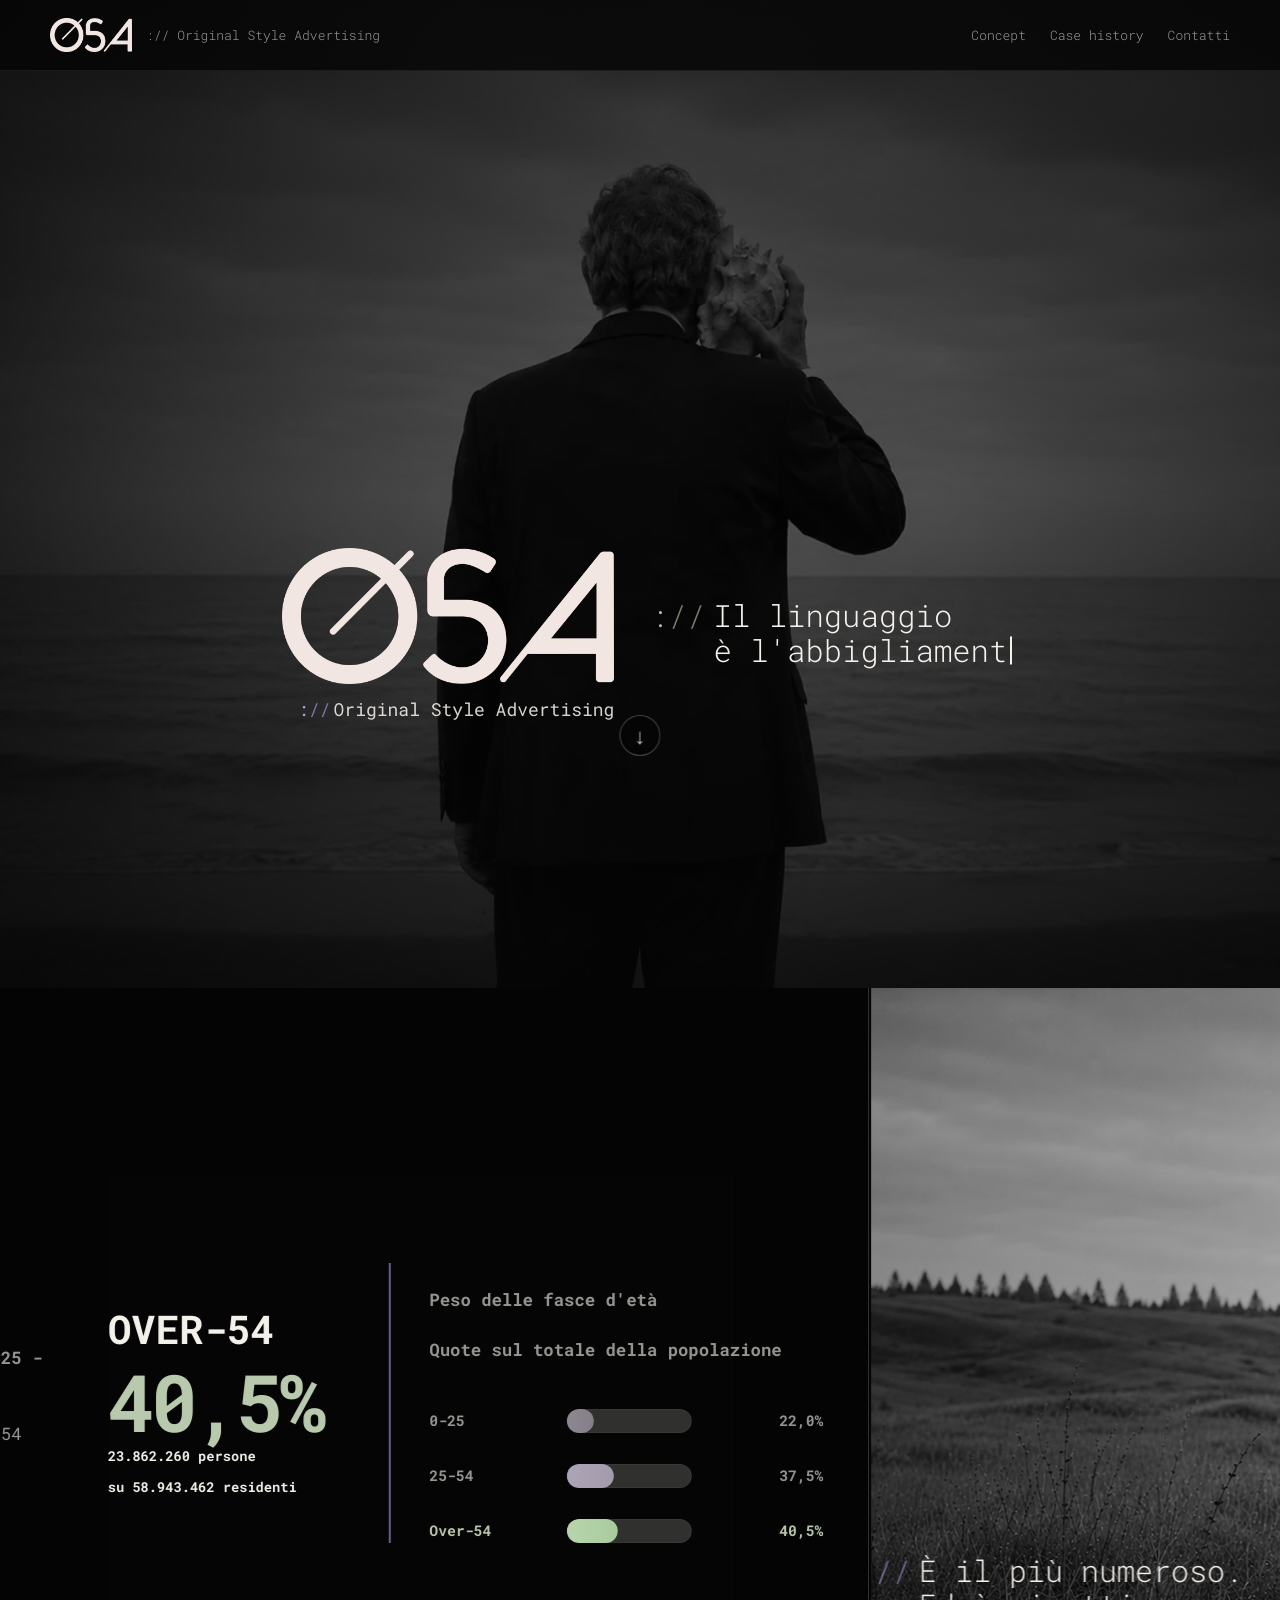
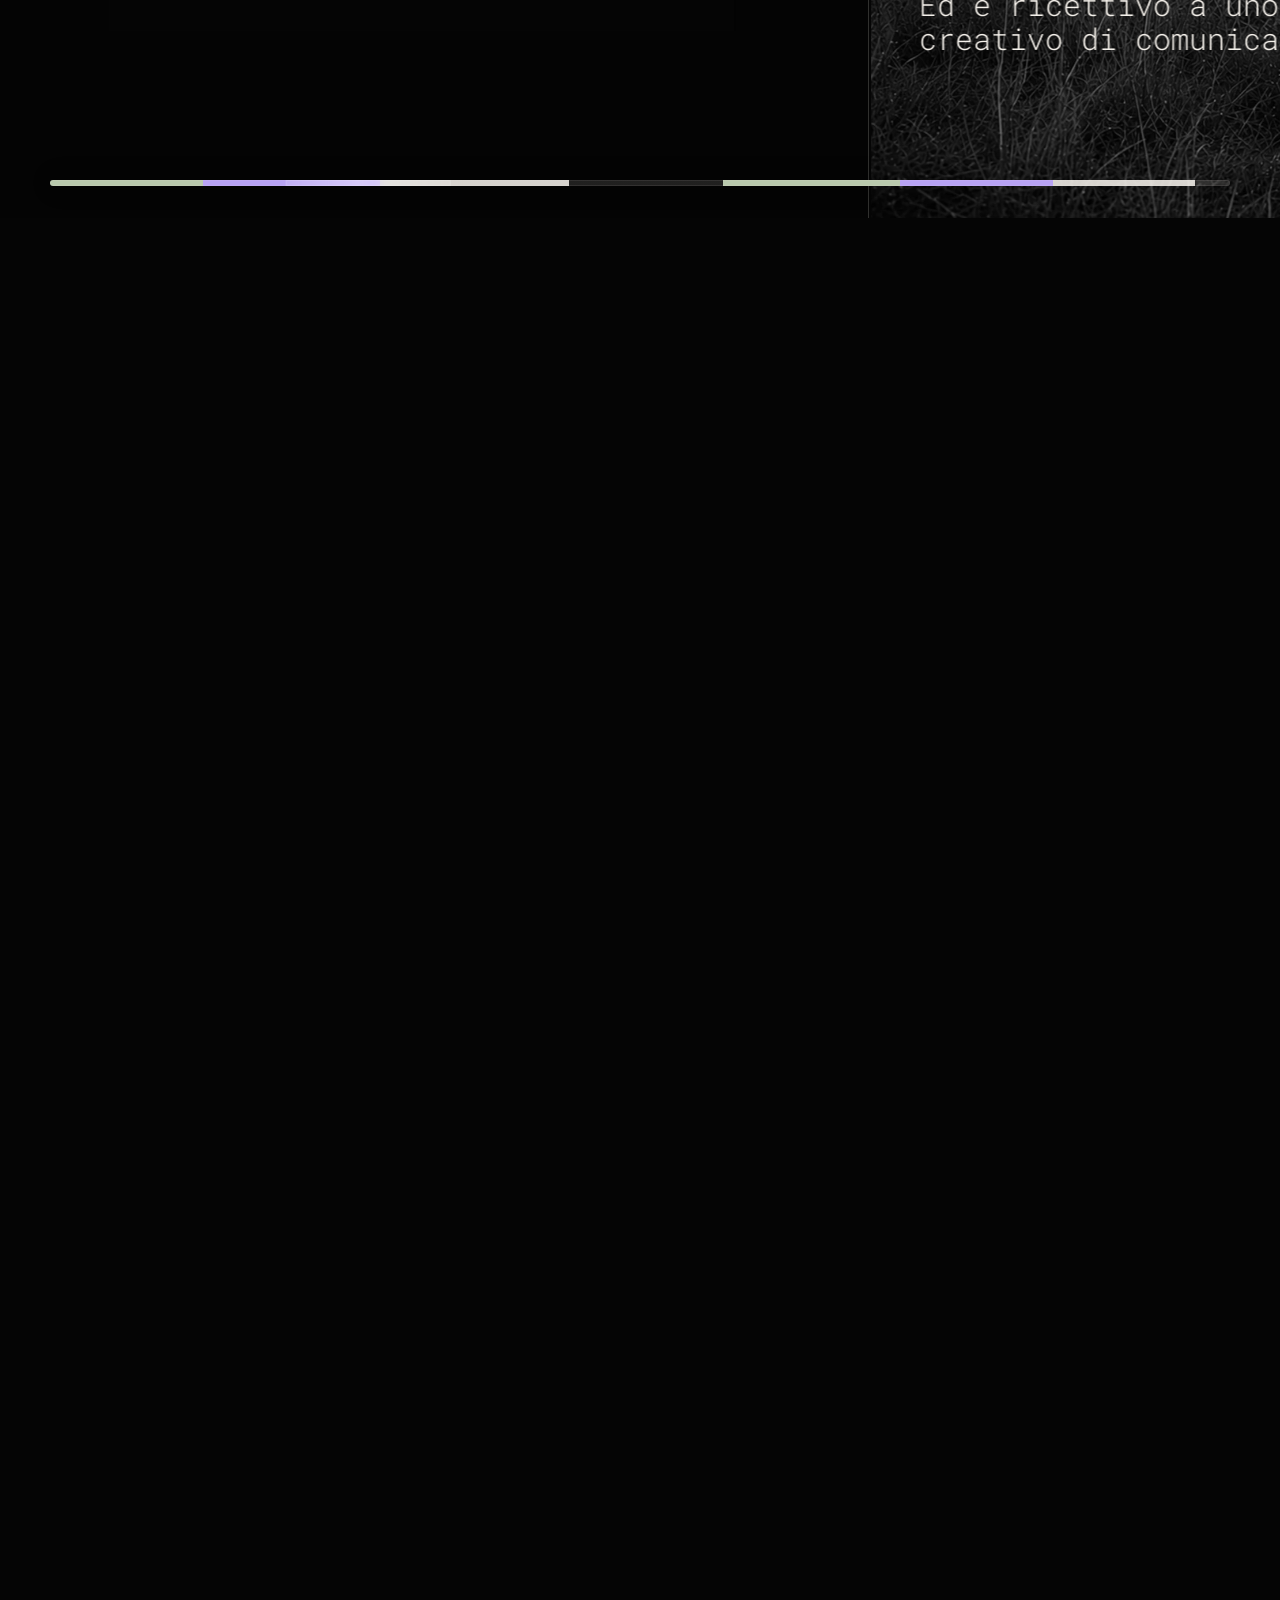
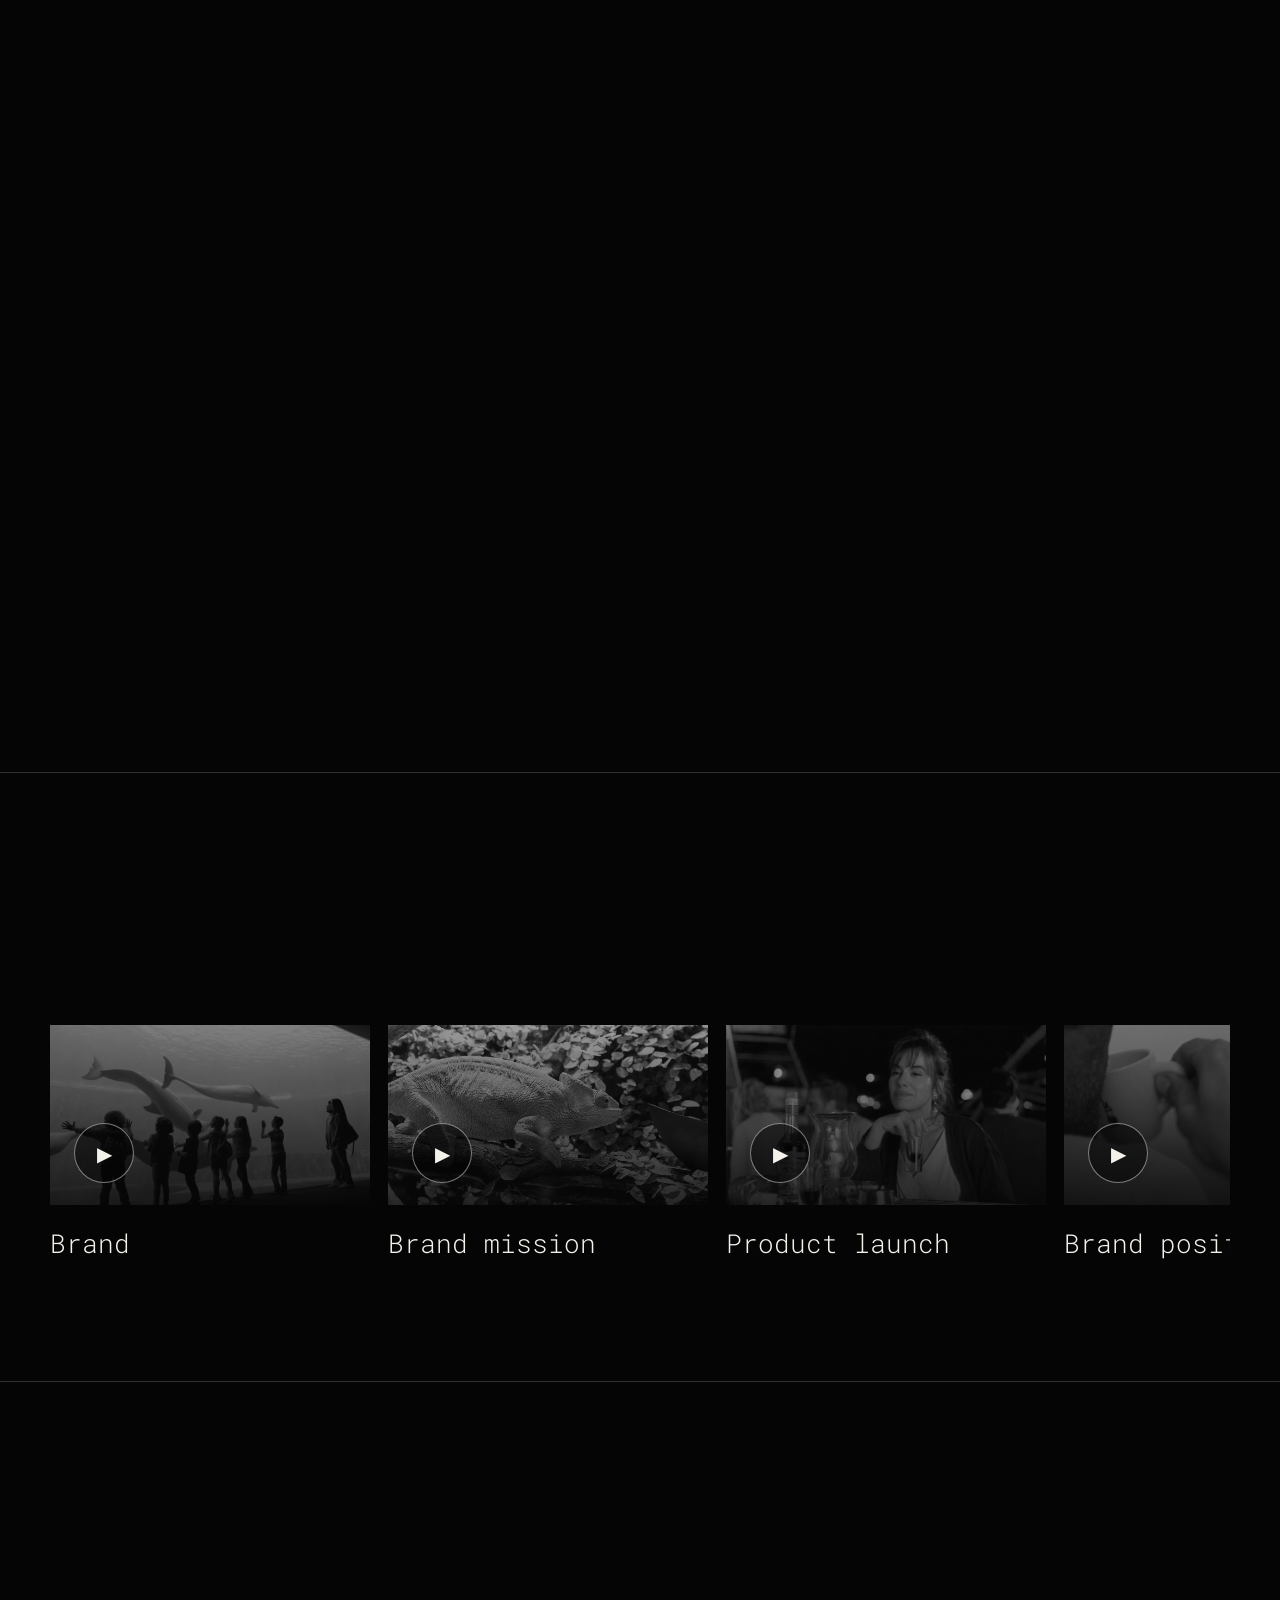
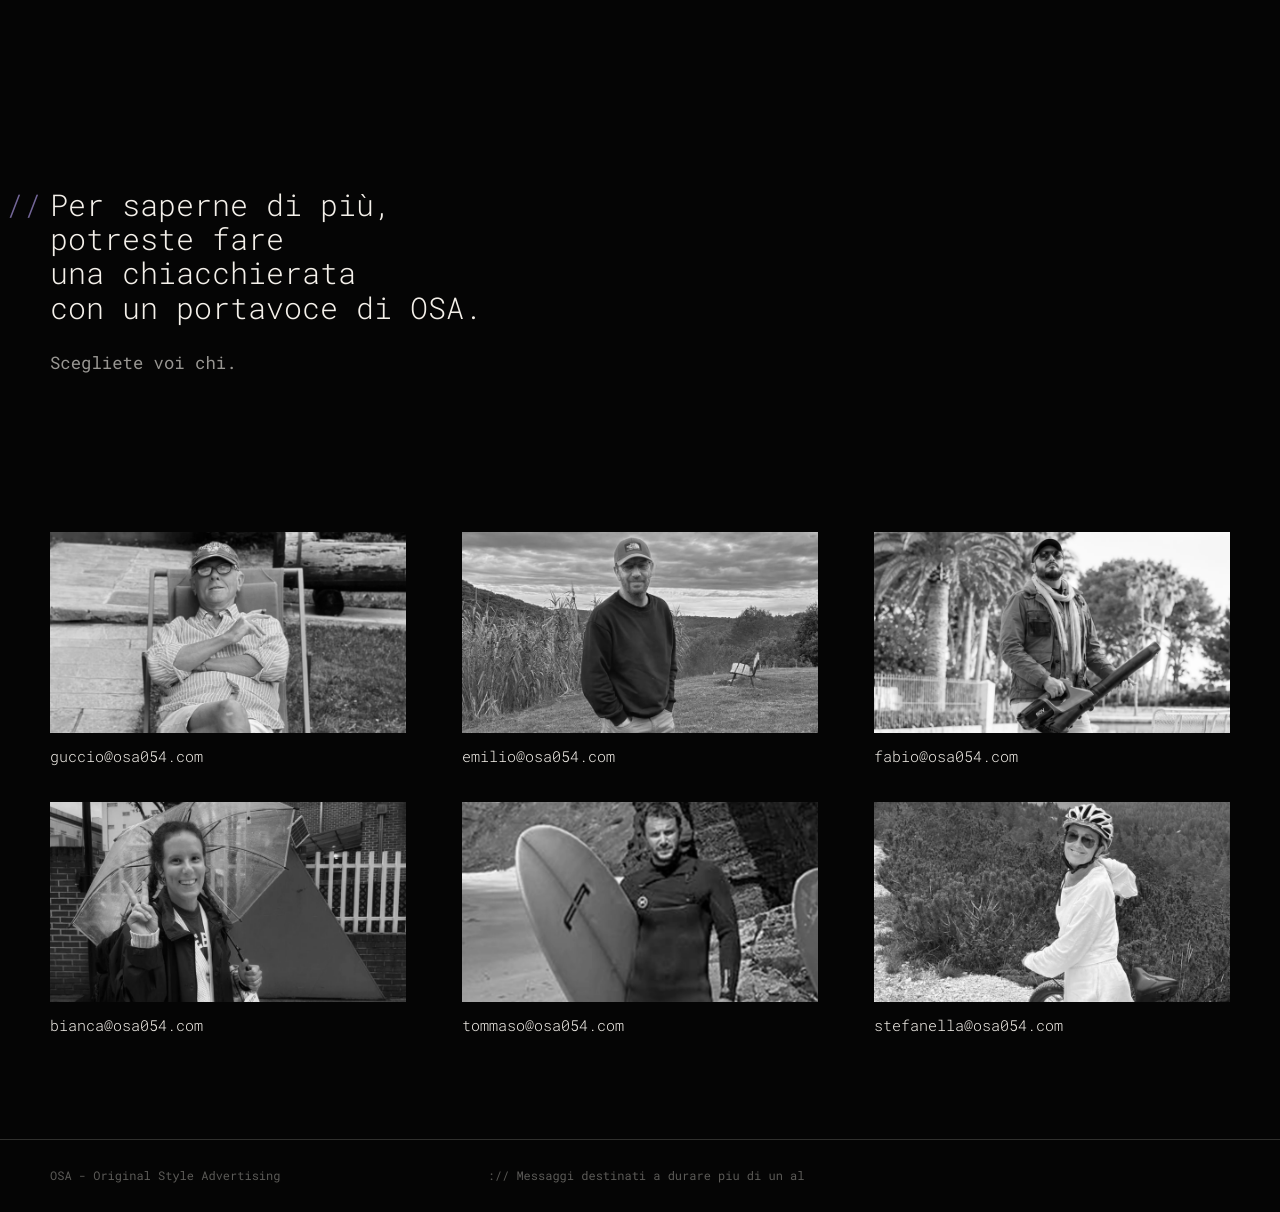
==== commit f0afc295: "Aggiorna file del sito" ====
--- a/index.html
+++ b/index.html
@@ -88,51 +88,34 @@
                   <div class="h2-text">È un target consistente, lo sapete già, è una vostra fonte di fatturato.</div>
                 </h2>
                 <div class="population-intro">
-                  <p class="population-title">Distribuzione popolazione 2025 · Italia</p>
-                  <p class="population-subtitle">focus target Classic · Over-54</p>
-                </div>
+                  <p class="population-title">Distribuzione popolazione 2025 - Italia</p>
+                  <p class="population-subtitle">Focus target Classic - Over-54</p>
+                </div>
+                <p class="population-source"><span class="osa-mark">:<span class="slash">//</span></span> Fonte: ISTAT</p>
               </div>
               <div class="chart-visual population-chart" aria-label="Distribuzione popolazione 2025 - Italia">
                 <div class="population-hero">
-                  <p class="chart-eyebrow">Over-54</p>
+                  <h3 class="population-hero-title">OVER-54</h3>
                   <div class="big-number">40,5%</div>
-                  <p>23.862.260 persone</p>
-                  <p class="population-meta">su 58.943.464 residenti</p>
-                  <div class="progress-track" aria-hidden="true"><span class="progress-fill"
-                      style="--value: 40.5%"></span></div>
-                  <div class="population-track-meta">
-                    <span>Over-54</span>
-                    <span>40,5%</span>
-                  </div>
-                </div>
-                <div style="padding-right: 20px;">
+                  <p class="population-total">23.862.260 persone</p>
+                  <p class="population-meta">su 58.943.462 residenti</p>
+                </div>
+                <div class="population-breakdown">
                   <div class="population-side-head">
-                    <p class="chart-eyebrow">peso delle fasce d'età</p>
-                    <p class="source">quote sul totale popolazione</p>
+                    <p class="population-side-title">Peso delle fasce d'età</p>
+                    <p class="population-side-subtitle">Quote sul totale della popolazione</p>
                   </div>
                   <div class="age-bars">
-                    <div class="age-row"><span>25-44</span>
-                      <div class="bar"><span style="--value: 100%; --delay: 60ms"></span></div><span>22,4%</span>
+                    <div class="age-row"><span>0-25</span>
+                      <div class="bar"><span style="--value: 22%; --delay: 60ms"></span></div><span>22,0%</span>
                     </div>
-                    <div class="age-row"><span>45-54</span>
-                      <div class="bar"><span style="--value: 68%; --delay: 140ms"></span></div><span>15,2%</span>
+                    <div class="age-row"><span>25-54</span>
+                      <div class="bar"><span style="--value: 37.5%; --delay: 140ms"></span></div><span>37,5%</span>
                     </div>
-                    <div class="age-row is-over"><span>55-64</span>
-                      <div class="bar"><span style="--value: 70%; --delay: 220ms"></span></div><span>15,7%</span>
-                    </div>
-                    <div class="age-row is-over"><span>65-74</span>
-                      <div class="bar"><span style="--value: 53%; --delay: 300ms"></span></div><span>11,9%</span>
-                    </div>
-                    <div class="age-row is-over"><span>75+</span>
-                      <div class="bar"><span style="--value: 58%; --delay: 380ms"></span></div><span>12,9%</span>
+                    <div class="age-row is-over"><span>Over-54</span>
+                      <div class="bar"><span style="--value: 40.5%; --delay: 220ms"></span></div><span>40,5%</span>
                     </div>
                   </div>
-                  <div class="range-note">
-                    <span>37,6%</span>
-                    <span class="over-total">40,5%</span>
-                  </div>
-                  <p class="population-note">Il dato Over-54 è calcolato sommando le fasce 55-59, 60-64, 65-69, 70-74 e
-                    tutte le fasce successive.</p>
                 </div>
               </div>
             </div>
@@ -142,54 +125,9 @@
             style="--panel-img: url('images/cornice.webp'); --panel-mobile-img: url('images/cornice_mobile.webp'); --panel-mobile-ratio: 1 / 1; --panel-position: center center; --panel-size: cover">
             <div class="panel-content">
               <h2><span class="osa-mark">:<span class="slash">//</span></span>
-                <div class="h2-text">È il più numeroso.<br>E il linguaggio TV style<br>è quello con cui familiarizza di
-                  più.</div>
+                <div class="h2-text">È il più numeroso.<br>Ed è ricettivo a uno specifico linguaggio creativo di
+                  comunicazione.</div>
               </h2>
-            </div>
-          </article>
-
-          <article class="panel chart-panel">
-            <div class="chart-layout">
-              <div class="chart-copy">
-                <h2><span class="osa-mark">:<span class="slash">//</span></span>
-                  <div class="h2-text">Sarà per questo che il sistema TV primeggia ancora oggi?</div>
-                </h2>
-                <p class="source">Fonte: Osservatorio Internet Media Politecnico di Milano su dati Nielsen e bilanci
-                  operatori. Dati pre-consuntivo.</p>
-              </div>
-              <div class="chart-visual media-chart" aria-label="Mercato media 2025">
-                <div class="donut-wrap">
-                  <p class="chart-eyebrow">Mercato media 2025</p>
-                  <div class="donut" aria-hidden="true">
-                    <div class="donut-center"><strong>56%</strong>VIDEO<br>mercato</div>
-                  </div>
-                  <div class="legend">
-                    <div><span style="--swatch: var(--video)"></span>Video 56%</div>
-                    <div><span style="--swatch: var(--static)"></span>Statica 40%</div>
-                    <div><span style="--swatch: var(--sage)"></span>Audio 4%</div>
-                  </div>
-                </div>
-                <div class="media-table">
-                  <div class="media-group" style="--delay: 80ms">
-                    <div class="media-total"><span class="hl-video">VIDEO</span><b>56% mercato / +5% vs 2024</b></div>
-                    <div class="media-line"><span>Tv lineare</span><span>58%</span><span>-1%</span></div>
-                    <div class="media-line"><span>Video online</span><span>38%</span><span>+13%</span></div>
-                    <div class="media-line"><span>Video OOH</span><span>4%</span><span>+23%</span></div>
-                  </div>
-                  <div class="media-group" style="--delay: 180ms">
-                    <div class="media-total"><span class="hl-static">STATICA</span><b>40% mercato / +5% vs 2024</b>
-                    </div>
-                    <div class="media-line"><span>Statica online</span><span>77%</span><span>+7%</span></div>
-                    <div class="media-line"><span>Stampa</span><span>12%</span><span>-6%</span></div>
-                    <div class="media-line"><span>Statica OOH</span><span>11%</span><span>+3%</span></div>
-                  </div>
-                  <div class="media-group" style="--delay: 280ms">
-                    <div class="media-total"><span class="hl-sage">AUDIO</span><b>4% mercato / +3% vs 2024</b></div>
-                    <div class="media-line"><span>Radio</span><span>90%</span><span>+2%</span></div>
-                    <div class="media-line"><span>Digital Audio</span><span>10%</span><span>+10%</span></div>
-                  </div>
-                </div>
-              </div>
             </div>
           </article>
 
@@ -199,14 +137,13 @@
               <div class="stacked">
                 <div class="stacked-block">
                   <h2><span class="osa-mark">:<span class="slash">//</span></span>
-                    <div class="h2-text">Quel linguaggio, in comunicazione, lo si chiamava advertising. Sì, pubblicità,
-                      parola che può suonare anacronistica.</div>
+                    <div class="h2-text">L’advertising.<br>Sì, la pubblicità, parola che può suonare anacronistica.</div>
                   </h2>
                 </div>
                 <div class="stacked-block">
                   <h2><span class="osa-mark">:<span class="slash">//</span></span>
-                    <div class="h2-text">Ma il target <span class="hl-accent">"Over-54"</span> ci è cresciuto col
-                      linguaggio dell'advertising. E oggi lo cerca, perché gli manca.</div>
+                    <div class="h2-text">Ma il target <span class="hl-accent">“Over-54”</span> ci è cresciuto con quel
+                      linguaggio.<br>E oggi lo cerca, perché gli manca.</div>
                   </h2>
                 </div>
               </div>
@@ -241,13 +178,12 @@
 
           <article class="panel testo_50_dx"
             style="--panel-img: url('images/belvedere.webp'); --panel-mobile-img: url('images/belvedere_mobile.webp'); --panel-mobile-ratio: 1 / 1; --panel-position: center center; --panel-size: cover">
-            <div class="panel-content" style="transform: translateY(-22vh);">
+            <div class="panel-content" style="transform: translateY(-12vh);">
               <h2><span class="osa-mark">:<span class="slash">//</span></span>
-                <div class="h2-text">Per fare advertising oggi, serve capire le persone, prima ancora delle piattaforme.
+                <div class="h2-text">Per fare comunicazione<br>e ottenere grandi risultati, oggi,<br>serve capire le persone,<br>prima ancora delle piattaforme.
                 </div>
               </h2>
-              <p>Serve l'intraprendenza di esplorare strade nuove, originali, sorprendenti.<br>Per avere cose mai avute,
-                occorre fare cose mai fatte.<br><span class="hl-sage">Occorre osare.</span></p>
+              <p>Serve l’intraprendenza<br>di esplorare strade nuove,<br>originali, sorprendenti.<br><br>Per avere risultati mai avuti,<br>occorre fare cose mai fatte.<br><br><span class="hl-sage">Occorre osare.</span></p>
             </div>
           </article>
 
@@ -276,8 +212,8 @@
             style="--panel-img: url('images/monociclo.webp'); --panel-mobile-img: url('images/monociclo_mobile.webp'); --panel-mobile-ratio: 1080 / 504; --panel-position: center center; --panel-size: cover">
             <div class="panel-content">
               <h2><span class="osa-mark">:<span class="slash">//</span></span>
-                <div class="h2-text">Dietro e dentro OSA c'è una struttura contemporanea fatta di creativi, producer e
-                  manager di tutte le età.</div>
+                <div class="h2-text">Dietro e dentro OSA pulsa una struttura contemporanea<br>fatta di creativi,
+                  producer e manager di generazioni diverse.</div>
               </h2>
               <p>Esperienza e visione, insieme.</p>
             </div>
@@ -428,14 +364,14 @@
 
     <div class="portavoce-stage">
       <section id="contatti" class="bridge-section" aria-label="Sezione portavoce OSA">
-        <div class="bridge-content reveal">
-          <div class="bridge-copy">
-            <h2><span class="osa-mark">:<span class="slash">//</span></span>
-              <div class="h2-text">Se volete saperne di più,<br>perché non fate una chiacchierata<br>con un portavoce di OSA?
+          <div class="bridge-content reveal">
+            <div class="bridge-copy">
+              <h2><span class="osa-mark">:<span class="slash">//</span></span>
+              <div class="h2-text">Per saperne di più,<br>potreste fare<br>una chiacchierata<br>con un portavoce di OSA.
               </div>
-            </h2>
+              </h2>
             <p>Scegliete voi chi.</p>
-          </div>
+            </div>
         </div>
       </section>
 
@@ -1038,4 +974,4 @@
   </script>
 </body>
 
-</html>+</html>
--- a/style.css
+++ b/style.css
@@ -423,7 +423,7 @@
       position: absolute;
       inset: 0;
       background:
-        linear-gradient(90deg, rgba(5, 5, 5, .37), rgba(5, 5, 5, .24) 30%, rgba(5, 5, 5, .12) 54%, rgba(5, 5, 5, .06) 100%),
+        linear-gradient(90deg, rgba(5, 5, 5, .296), rgba(5, 5, 5, .192) 30%, rgba(5, 5, 5, .096) 54%, rgba(5, 5, 5, .048) 100%),
         var(--panel-img) var(--panel-position, center) / var(--panel-size, cover) no-repeat;
       background-position: center 49%, var(--panel-position, center);
       background-repeat: no-repeat, no-repeat;
@@ -487,7 +487,7 @@
 
     .panel.panel-text-right::before {
       background:
-        linear-gradient(90deg, rgba(5, 5, 5, .06), rgba(5, 5, 5, .12) 34%, rgba(5, 5, 5, .23) 56%, rgba(5, 5, 5, .36) 76%, rgba(5, 5, 5, .42) 100%),
+        linear-gradient(90deg, rgba(5, 5, 5, .048), rgba(5, 5, 5, .096) 34%, rgba(5, 5, 5, .184) 56%, rgba(5, 5, 5, .288) 76%, rgba(5, 5, 5, .336) 100%),
         var(--panel-img) var(--panel-position, center) / var(--panel-size, cover) no-repeat;
       opacity: 1;
     }
@@ -500,7 +500,7 @@
 
     .panel.testo_50_dx::before {
       background:
-        linear-gradient(90deg, rgba(5, 5, 5, .06), rgba(5, 5, 5, .12) 34%, rgba(5, 5, 5, .23) 56%, rgba(5, 5, 5, .36) 76%, rgba(5, 5, 5, .42) 100%),
+        linear-gradient(90deg, rgba(5, 5, 5, .048), rgba(5, 5, 5, .096) 34%, rgba(5, 5, 5, .184) 56%, rgba(5, 5, 5, .288) 76%, rgba(5, 5, 5, .336) 100%),
         var(--panel-img) var(--panel-position, center) / var(--panel-size, cover) no-repeat;
       opacity: 1;
     }
@@ -517,7 +517,7 @@
 
     .panel.testo_50_sx::before {
       background:
-        linear-gradient(90deg, rgba(5, 5, 5, .42), rgba(5, 5, 5, .36) 24%, rgba(5, 5, 5, .23) 44%, rgba(5, 5, 5, .11) 66%, rgba(5, 5, 5, .06) 100%),
+        linear-gradient(90deg, rgba(5, 5, 5, .336), rgba(5, 5, 5, .288) 24%, rgba(5, 5, 5, .184) 44%, rgba(5, 5, 5, .088) 66%, rgba(5, 5, 5, .048) 100%),
         var(--panel-img) var(--panel-position, center) / var(--panel-size, cover) no-repeat;
       opacity: 1;
     }
@@ -534,7 +534,7 @@
 
     .panel.testo_80_sx::before {
       background:
-        linear-gradient(90deg, rgba(5, 5, 5, .42), rgba(5, 5, 5, .36) 24%, rgba(5, 5, 5, .23) 44%, rgba(5, 5, 5, .11) 66%, rgba(5, 5, 5, .06) 100%),
+        linear-gradient(90deg, rgba(5, 5, 5, .336), rgba(5, 5, 5, .288) 24%, rgba(5, 5, 5, .184) 44%, rgba(5, 5, 5, .088) 66%, rgba(5, 5, 5, .048) 100%),
         var(--panel-img) var(--panel-position, center) / var(--panel-size, cover) no-repeat;
       opacity: 1;
     }
@@ -552,7 +552,7 @@
 
     .panel.testo_80_centro::before {
       background:
-        linear-gradient(90deg, rgba(5, 5, 5, .33), rgba(5, 5, 5, .20) 24%, rgba(5, 5, 5, .09) 50%, rgba(5, 5, 5, .16) 76%, rgba(5, 5, 5, .29) 100%),
+        linear-gradient(90deg, rgba(5, 5, 5, .264), rgba(5, 5, 5, .16) 24%, rgba(5, 5, 5, .072) 50%, rgba(5, 5, 5, .128) 76%, rgba(5, 5, 5, .232) 100%),
         var(--panel-img) var(--panel-position, center) / var(--panel-size, cover) no-repeat;
       opacity: 1;
     }
@@ -572,14 +572,14 @@
 
     .panel.testo_50_centro::before {
       background:
-        linear-gradient(90deg, rgba(5, 5, 5, .32), rgba(5, 5, 5, .18) 24%, rgba(5, 5, 5, .08) 50%, rgba(5, 5, 5, .18) 76%, rgba(5, 5, 5, .31) 100%),
+        linear-gradient(90deg, rgba(5, 5, 5, .256), rgba(5, 5, 5, .144) 24%, rgba(5, 5, 5, .064) 50%, rgba(5, 5, 5, .144) 76%, rgba(5, 5, 5, .248) 100%),
         var(--panel-img) var(--panel-position, center) / var(--panel-size, cover) no-repeat;
       opacity: 1;
     }
 
     .panel.panel-video::before {
       background:
-        linear-gradient(90deg, rgba(5, 5, 5, .32), rgba(5, 5, 5, .18) 24%, rgba(5, 5, 5, .08) 50%, rgba(5, 5, 5, .18) 76%, rgba(5, 5, 5, .31) 100%);
+        linear-gradient(90deg, rgba(5, 5, 5, .256), rgba(5, 5, 5, .144) 24%, rgba(5, 5, 5, .064) 50%, rgba(5, 5, 5, .144) 76%, rgba(5, 5, 5, .248) 100%);
       background-position: center 49%;
       background-repeat: no-repeat;
       background-size: 100% 112%;
@@ -588,7 +588,7 @@
 
     .panel.panel-video-strong::before {
       background:
-        linear-gradient(90deg, rgba(5, 5, 5, .39), rgba(5, 5, 5, .26) 24%, rgba(5, 5, 5, .18) 50%, rgba(5, 5, 5, .25) 76%, rgba(5, 5, 5, .37) 100%);
+        linear-gradient(90deg, rgba(5, 5, 5, .312), rgba(5, 5, 5, .208) 24%, rgba(5, 5, 5, .144) 50%, rgba(5, 5, 5, .20) 76%, rgba(5, 5, 5, .296) 100%);
       opacity: 1;
     }
 
@@ -610,7 +610,7 @@
 
     .panel.testo_90_centro::before {
       background:
-        linear-gradient(90deg, rgba(5, 5, 5, .32), rgba(5, 5, 5, .19) 24%, rgba(5, 5, 5, .08) 50%, rgba(5, 5, 5, .15) 76%, rgba(5, 5, 5, .28) 100%),
+        linear-gradient(90deg, rgba(5, 5, 5, .256), rgba(5, 5, 5, .152) 24%, rgba(5, 5, 5, .064) 50%, rgba(5, 5, 5, .12) 76%, rgba(5, 5, 5, .224) 100%),
         var(--panel-img) var(--panel-position, center) / var(--panel-size, cover) no-repeat;
       opacity: 1;
     }
@@ -662,7 +662,7 @@
 
     .panel.testo_90_centro_top::before {
       background:
-        linear-gradient(90deg, rgba(5, 5, 5, .33), rgba(5, 5, 5, .20) 24%, rgba(5, 5, 5, .09) 50%, rgba(5, 5, 5, .16) 76%, rgba(5, 5, 5, .29) 100%),
+        linear-gradient(90deg, rgba(5, 5, 5, .264), rgba(5, 5, 5, .16) 24%, rgba(5, 5, 5, .072) 50%, rgba(5, 5, 5, .128) 76%, rgba(5, 5, 5, .232) 100%),
         var(--panel-img) var(--panel-position, center) / var(--panel-size, cover) no-repeat;
       opacity: 1;
     }
@@ -682,7 +682,7 @@
 
     .panel.testo_90_centro_bottom::before {
       background:
-        linear-gradient(90deg, rgba(5, 5, 5, .32), rgba(5, 5, 5, .19) 24%, rgba(5, 5, 5, .08) 50%, rgba(5, 5, 5, .15) 76%, rgba(5, 5, 5, .28) 100%),
+        linear-gradient(90deg, rgba(5, 5, 5, .256), rgba(5, 5, 5, .152) 24%, rgba(5, 5, 5, .064) 50%, rgba(5, 5, 5, .12) 76%, rgba(5, 5, 5, .224) 100%),
         var(--panel-img) var(--panel-position, center) / var(--panel-size, cover) no-repeat;
       opacity: 1;
     }
@@ -782,19 +782,22 @@
       position: relative;
       z-index: 2;
       display: grid;
-      grid-template-columns: minmax(260px, .34fr) minmax(0, .66fr);
+      grid-template-columns: minmax(280px, .34fr) minmax(0, .66fr);
       gap: clamp(22px, 4vw, 54px);
-      align-items: center;
+      align-items: stretch;
       justify-self: center;
       width: min(1040px, calc(100vw - 104px));
       min-height: min(560px, calc(100svh - 238px));
     }
 
     .chart-copy {
-      max-width: 390px;
+      max-width: 360px;
+      display: flex;
+      flex-direction: column;
+      justify-content: flex-start;
       transform: translate3d(calc(var(--panel-depth, 0) * 28px), 0, 0);
       will-change: transform;
-      align-self: center;
+      align-self: stretch;
     }
 
     .chart-copy h2 {
@@ -804,9 +807,9 @@
     }
 
     .chart-visual {
-      border: 1px solid var(--line);
+      border: 0;
       background: #050505;
-      overflow: hidden;
+      overflow: visible;
       transform: translate3d(calc(var(--panel-depth, 0) * -18px), 0, 0);
       will-change: transform;
       min-height: min(456px, calc(100svh - 278px));
@@ -848,7 +851,7 @@
       margin: 0;
       color: var(--fg);
       font-family: var(--mono);
-      font-size: clamp(17.6px, 1.68vw, 29.6px);
+      font-size: clamp(15.8px, 1.51vw, 26.6px);
       font-weight: 700;
       line-height: 1.08;
     }
@@ -857,43 +860,65 @@
       margin: 6px 0 0;
       color: var(--quiet);
       font-family: var(--mono);
-      font-size: clamp(9px, .67vw, 12px);
-      line-height: 1.2;
-      text-transform: none;
+      font-size: clamp(6.5px, .48vw, 8.6px);
+    }
+
+    .population-source {
+      margin: auto 0 0;
+      color: var(--fg);
+      font-family: var(--mono);
+      font-size: clamp(8px, .66vw, 11.2px);
+      font-weight: 700;
+      line-height: 1.1;
+    }
+
+    .population-source .osa-mark {
+      color: rgba(184, 163, 244, .78);
     }
 
     .population-chart {
       display: grid;
-      grid-template-columns: minmax(240px, .88fr) minmax(280px, 1.12fr);
-      gap: clamp(34px, 4vw, 56px);
-      padding: clamp(34px, 3.8vw, 46px) clamp(52px, 5.2vw, 72px) clamp(34px, 3.8vw, 46px) clamp(34px, 3.8vw, 46px);
+      grid-template-columns: minmax(230px, .72fr) minmax(460px, 1.28fr);
+      gap: clamp(38px, 4vw, 64px);
+      padding: clamp(42px, 4.4vw, 58px) clamp(28px, 3.2vw, 44px) clamp(42px, 4.4vw, 58px) 0;
       align-items: center;
     }
 
     .population-hero {
       display: grid;
-      gap: 12px;
+      gap: 14px;
       align-content: center;
       min-width: 0;
     }
 
-    .population-hero .chart-eyebrow {
-      margin: 0 0 4px;
+    .population-hero-title {
+      margin: 0 0 8px;
       color: var(--fg);
-      font-size: clamp(24px, 2.56vw, 41.6px);
+      font-family: var(--mono);
+      font-size: clamp(34px, 3.1vw, 56px);
       font-weight: 700;
-      line-height: .98;
+      line-height: .94;
     }
 
     .big-number {
-      color: var(--accent);
+      color: var(--sage);
       font-family: var(--mono);
-      font-size: clamp(51.2px, 4.96vw, 80px);
+      font-size: clamp(64px, 6.2vw, 108px);
       font-weight: 700;
       line-height: .82;
+      letter-spacing: -.06em;
       opacity: 0;
       transform: translate3d(-22px, 0, 0);
       transition: opacity .75s ease, transform .75s cubic-bezier(.22, 1, .36, 1);
+    }
+
+    .population-total {
+      margin: 0;
+      color: var(--fg);
+      font-family: var(--mono);
+      font-size: clamp(18px, 1.7vw, 30px);
+      font-weight: 700;
+      line-height: 1.04;
     }
 
     .population-hero p {
@@ -912,19 +937,27 @@
       line-height: 1.25;
     }
 
+    .population-breakdown {
+      min-width: 0;
+      border-left: 2px solid rgba(184, 163, 244, .58);
+      padding-left: clamp(28px, 3vw, 44px);
+      padding-right: clamp(18px, 2vw, 32px);
+    }
+
     .progress-track {
       width: 100%;
-      height: 30px;
-      background: rgba(244, 240, 234, .12);
+      height: 22px;
+      background: rgba(244, 240, 234, .16);
       border-radius: 18px;
       overflow: hidden;
+      box-shadow: inset 0 0 0 1px rgba(255, 255, 255, .04);
     }
 
     .progress-fill {
       display: block;
       height: 100%;
       width: 0;
-      background: var(--accent);
+      background: linear-gradient(90deg, #bdd6af 0%, #a8cb9e 100%);
       border-radius: 18px;
       transition: width 1.15s cubic-bezier(.22, 1, .36, 1);
     }
@@ -951,49 +984,60 @@
 
     .age-bars {
       display: grid;
-      gap: 18px;
+      gap: clamp(22px, 2.4vw, 34px);
       min-width: 0;
     }
 
     .population-side-head {
-      margin-bottom: 10px;
-    }
-
-    .population-side-head .chart-eyebrow {
-      margin-bottom: 2px;
+      margin-bottom: clamp(34px, 3.6vw, 50px);
+    }
+
+    .population-side-title {
+      margin: 0;
       color: var(--fg);
-      font-size: clamp(12px, .94vw, 16px);
+      font-family: var(--mono);
+      font-size: clamp(14.4px, 1.28vw, 24px);
       font-weight: 700;
-    }
-
-    .population-side-head .source {
-      margin: 0;
-      color: var(--quiet);
-      font-size: clamp(8.8px, .69vw, 12px);
-      line-height: 1.18;
+      line-height: 1;
+    }
+
+    .population-side-subtitle {
+      margin: 10px 0 0;
+      color: rgba(244, 240, 234, .62);
+      font-family: var(--mono);
+      font-size: clamp(7.2px, .592vw, 10.4px);
+      font-weight: 700;
+      line-height: 1.1;
     }
 
     .age-row {
       display: grid;
-      grid-template-columns: 64px minmax(0, 1fr) 52px;
-      gap: 14px;
+      grid-template-columns: 118px minmax(0, 1fr) 112px;
+      gap: clamp(16px, 1.5vw, 24px);
       align-items: center;
       color: var(--muted);
       font-family: var(--mono);
-      font-size: clamp(9.6px, .76vw, 12.8px);
+      font-size: clamp(11.2px, 1.152vw, 21.6px);
+      line-height: 1;
+    }
+
+    .age-row > span:last-child {
+      text-align: right;
+      white-space: nowrap;
     }
 
     .age-row>span:first-child,
     .age-row>span:last-child {
-      font-weight: 300;
+      font-weight: 700;
     }
 
     .bar {
-      height: 14px;
-      background: rgba(244, 240, 234, .1);
+      height: clamp(20px, 1.9vw, 34px);
+      background: rgba(244, 240, 234, .18);
       overflow: hidden;
       position: relative;
       border-radius: 999px;
+      box-shadow: inset 0 0 0 1px rgba(255, 255, 255, .04);
     }
 
     .bar span {
@@ -1006,13 +1050,17 @@
       transition-delay: var(--delay, 0ms);
     }
 
+    .age-row:nth-child(1) .bar span { background: linear-gradient(90deg, #8d8791 0%, #857f89 100%); }
+    
+    .age-row:nth-child(2) .bar span { background: linear-gradient(90deg, #ada4b6 0%, #a49bac 100%); }
+
     .age-row.is-over .bar span {
-      background: var(--accent);
+      background: linear-gradient(90deg, #b9d4ad 0%, #a8cc9d 100%);
     }
 
     .age-row.is-over>span:first-child,
     .age-row.is-over>span:last-child {
-      color: var(--fg);
+      color: var(--sage);
       font-weight: 700;
     }
 
@@ -2240,6 +2288,11 @@
         font-size: clamp(24px, 6.1vw, 34px);
       }
 
+      .population-source {
+        margin-top: 18px;
+        font-size: clamp(8px, 2.4vw, 9.6px);
+      }
+
       .chart-visual {
         min-height: auto;
         transform: none !important;
@@ -2248,45 +2301,62 @@
       .population-chart,
       .media-chart {
         grid-template-columns: 1fr;
-        padding: 20px;
+        padding: 20px 24px 20px 20px;
       }
 
       .chart-visual {
         width: 100%;
       }
 
-      .population-hero .chart-eyebrow {
-        font-size: clamp(24px, 6.4vw, 37px);
+      .population-hero-title {
+        font-size: clamp(28px, 8vw, 40px);
+      }
+
+      .population-chart {
+        gap: 24px;
+      }
+
+      .population-breakdown {
+        border-left: 0;
+        border-top: 2px solid rgba(184, 163, 244, .58);
+        padding-left: 0;
+        padding-top: 24px;
       }
 
       .big-number {
-        font-size: clamp(46px, 13.6vw, 72px);
-      }
-
-      .population-track-meta {
-        gap: 18px;
-      }
-
-      .range-note {
-        gap: 18px;
-        padding-left: 14px;
-        font-size: clamp(14px, 4.6vw, 24px);
-      }
-
-      .population-note {
-        max-width: 100%;
-        font-size: clamp(8px, 2.2vw, 10px);
-        line-height: 1.5;
-        color: rgba(244, 240, 234, .58);
-      }
-
-      .source,
+        font-size: clamp(56px, 14vw, 78px);
+      }
+
+      .population-total {
+        font-size: clamp(18px, 5.4vw, 24px);
+      }
+
+      .population-side-title {
+        font-size: clamp(12.8px, 3.84vw, 17.6px);
+      }
+
+      .population-side-subtitle {
+        font-size: clamp(7.2px, 1.92vw, 8.8px);
+      }
+
       .population-subtitle,
       .population-meta,
-      .age-row,
-      .population-track-meta {
-        font-size: clamp(8px, 2.2vw, 10px);
+      .age-row {
+        font-size: clamp(8px, 2.56vw, 11.2px);
+      }
+
+      .population-meta {
+        font-size: clamp(10px, 3vw, 12px);
         color: rgba(244, 240, 234, .58);
+      }
+
+      .age-row {
+        grid-template-columns: 84px minmax(0, 1fr) 82px;
+        gap: 12px;
+      }
+
+      .bar {
+        height: 18px;
       }
 
       .chart-eyebrow {
@@ -2580,4 +2650,4 @@
       .reveal {
         opacity: 1;
       }
-    }+    }
